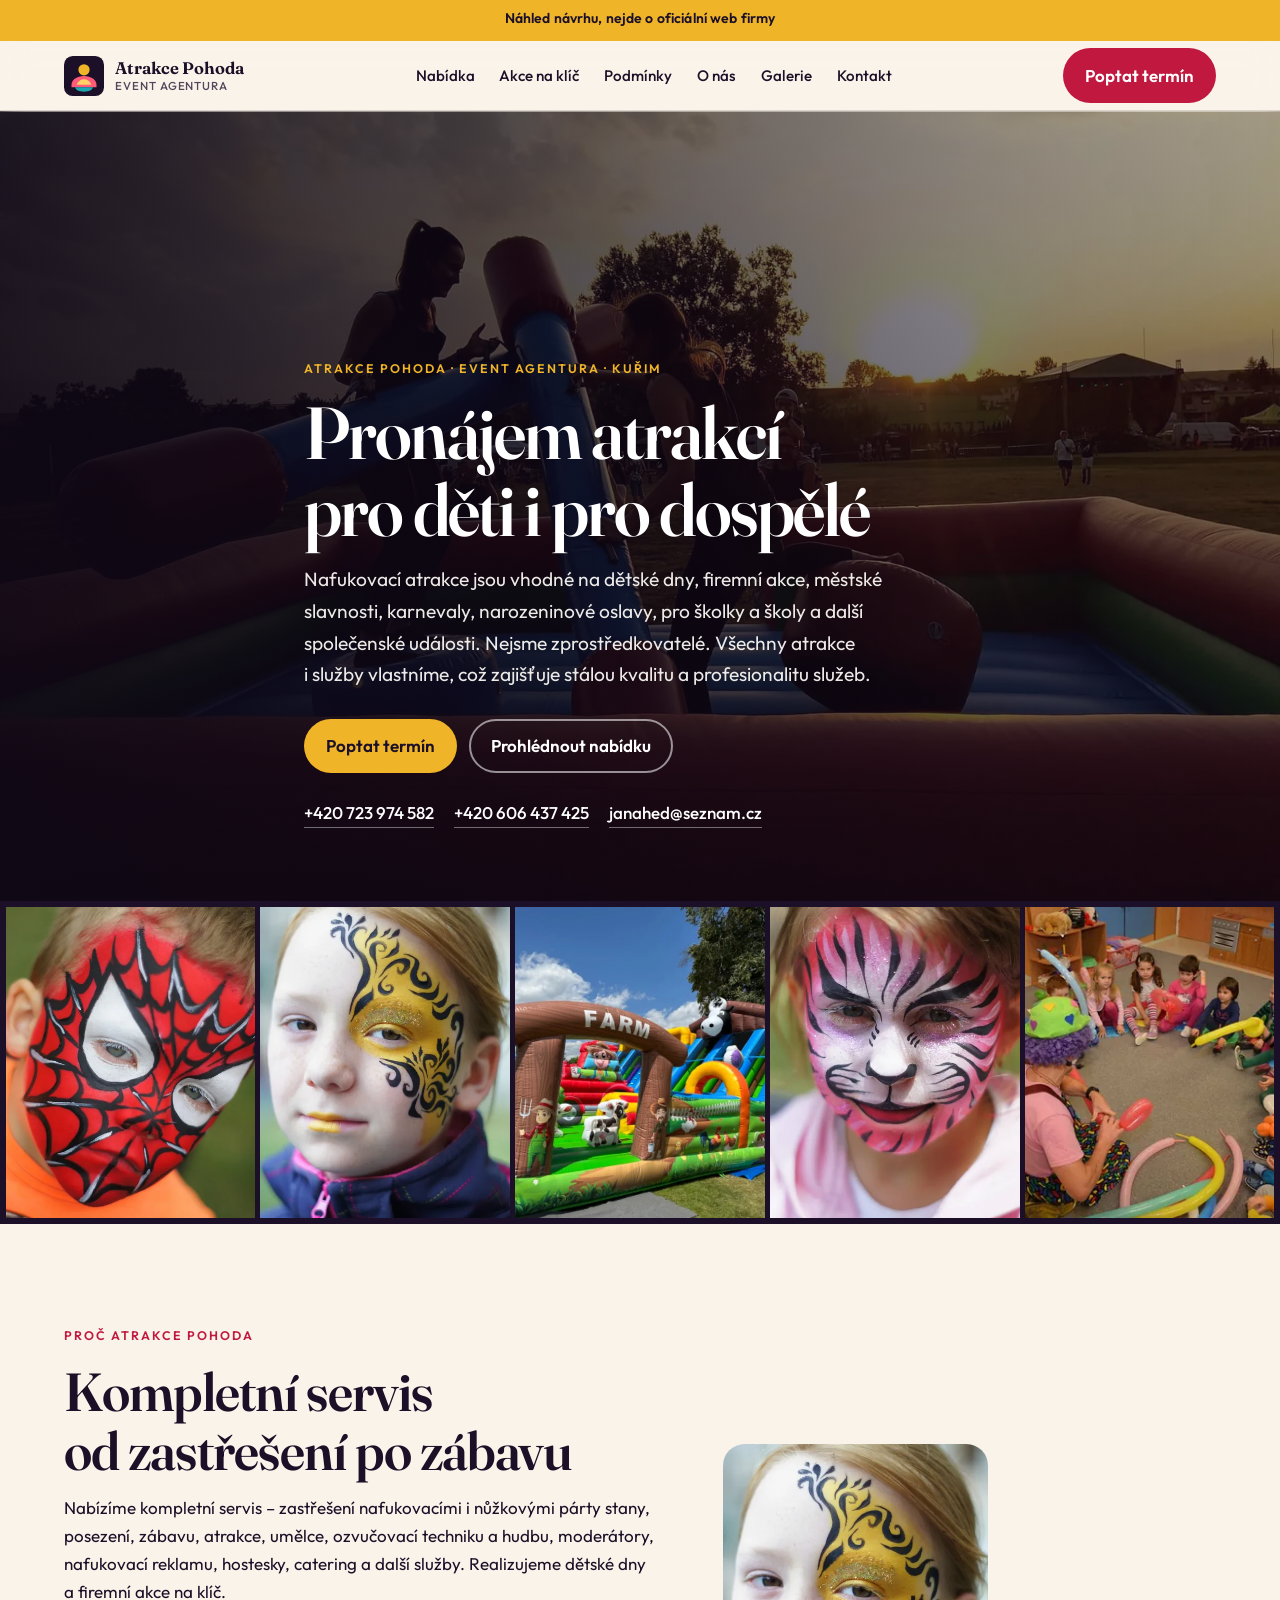
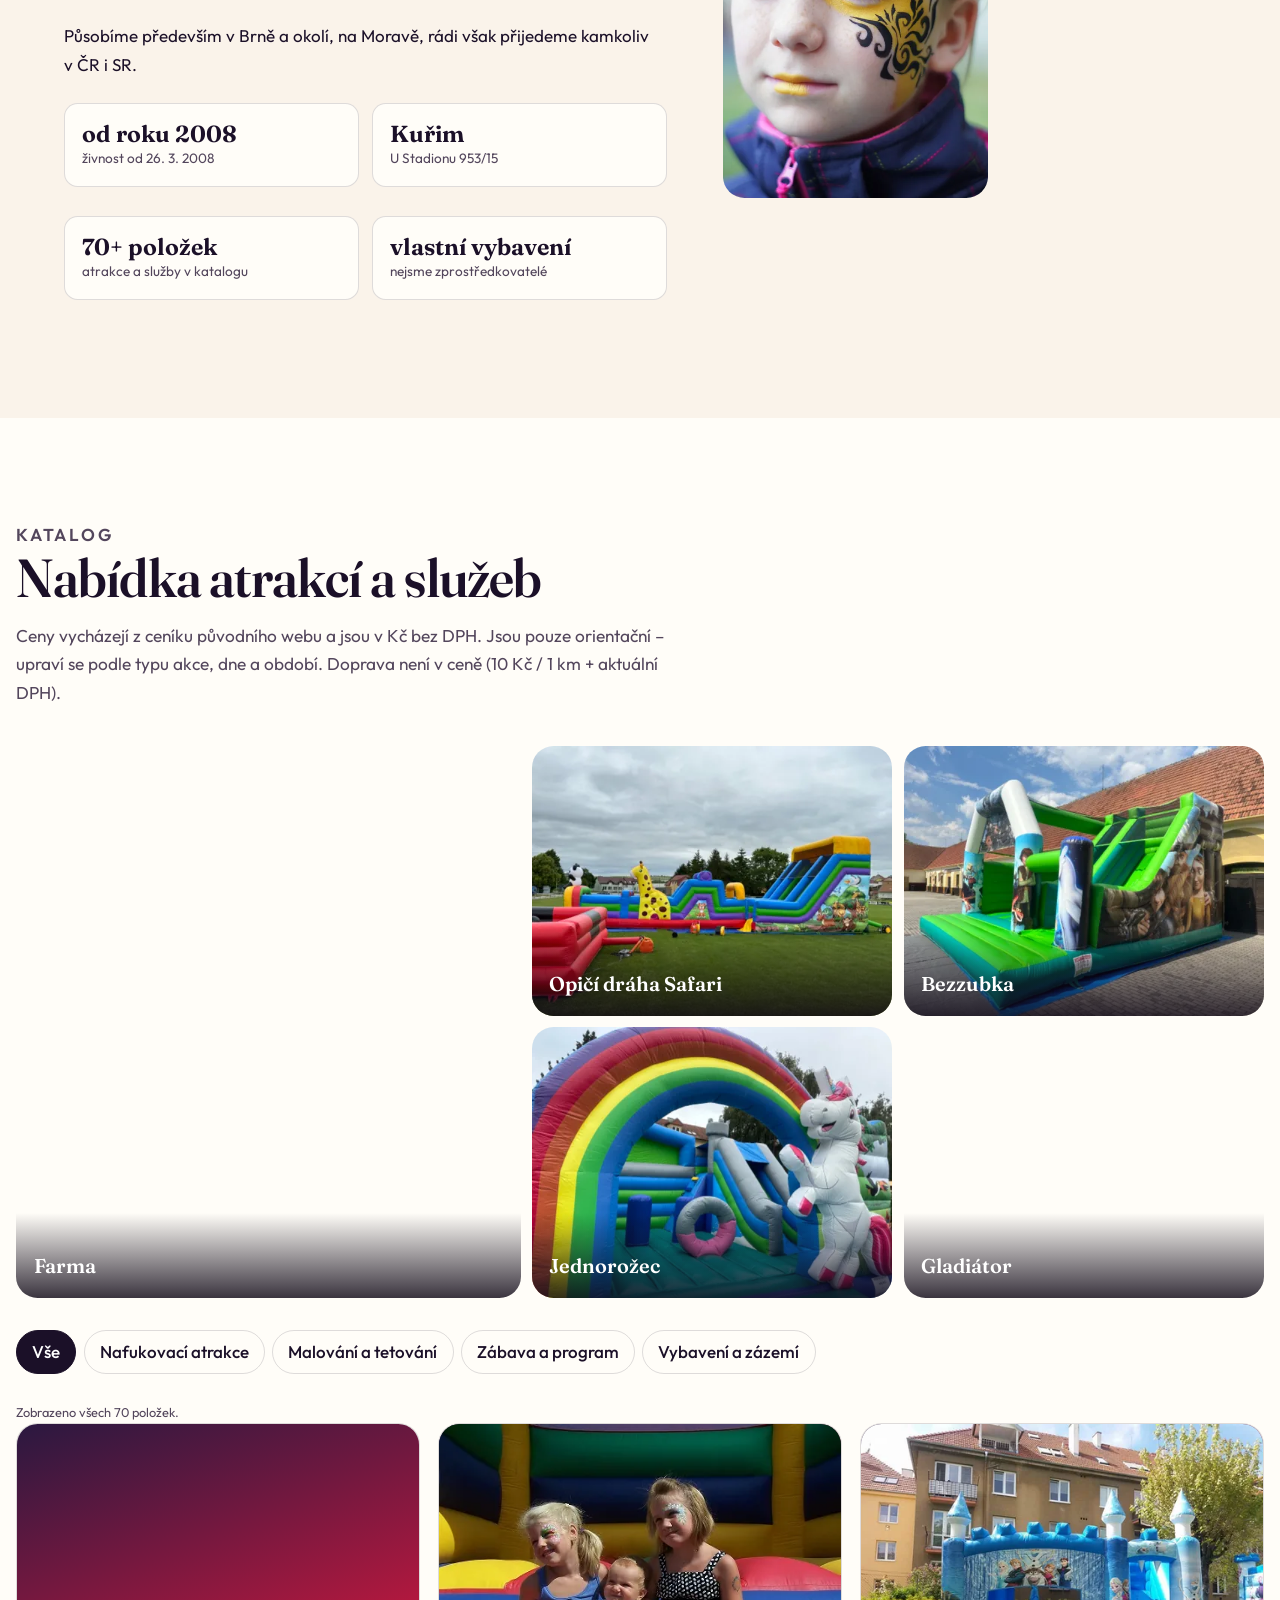
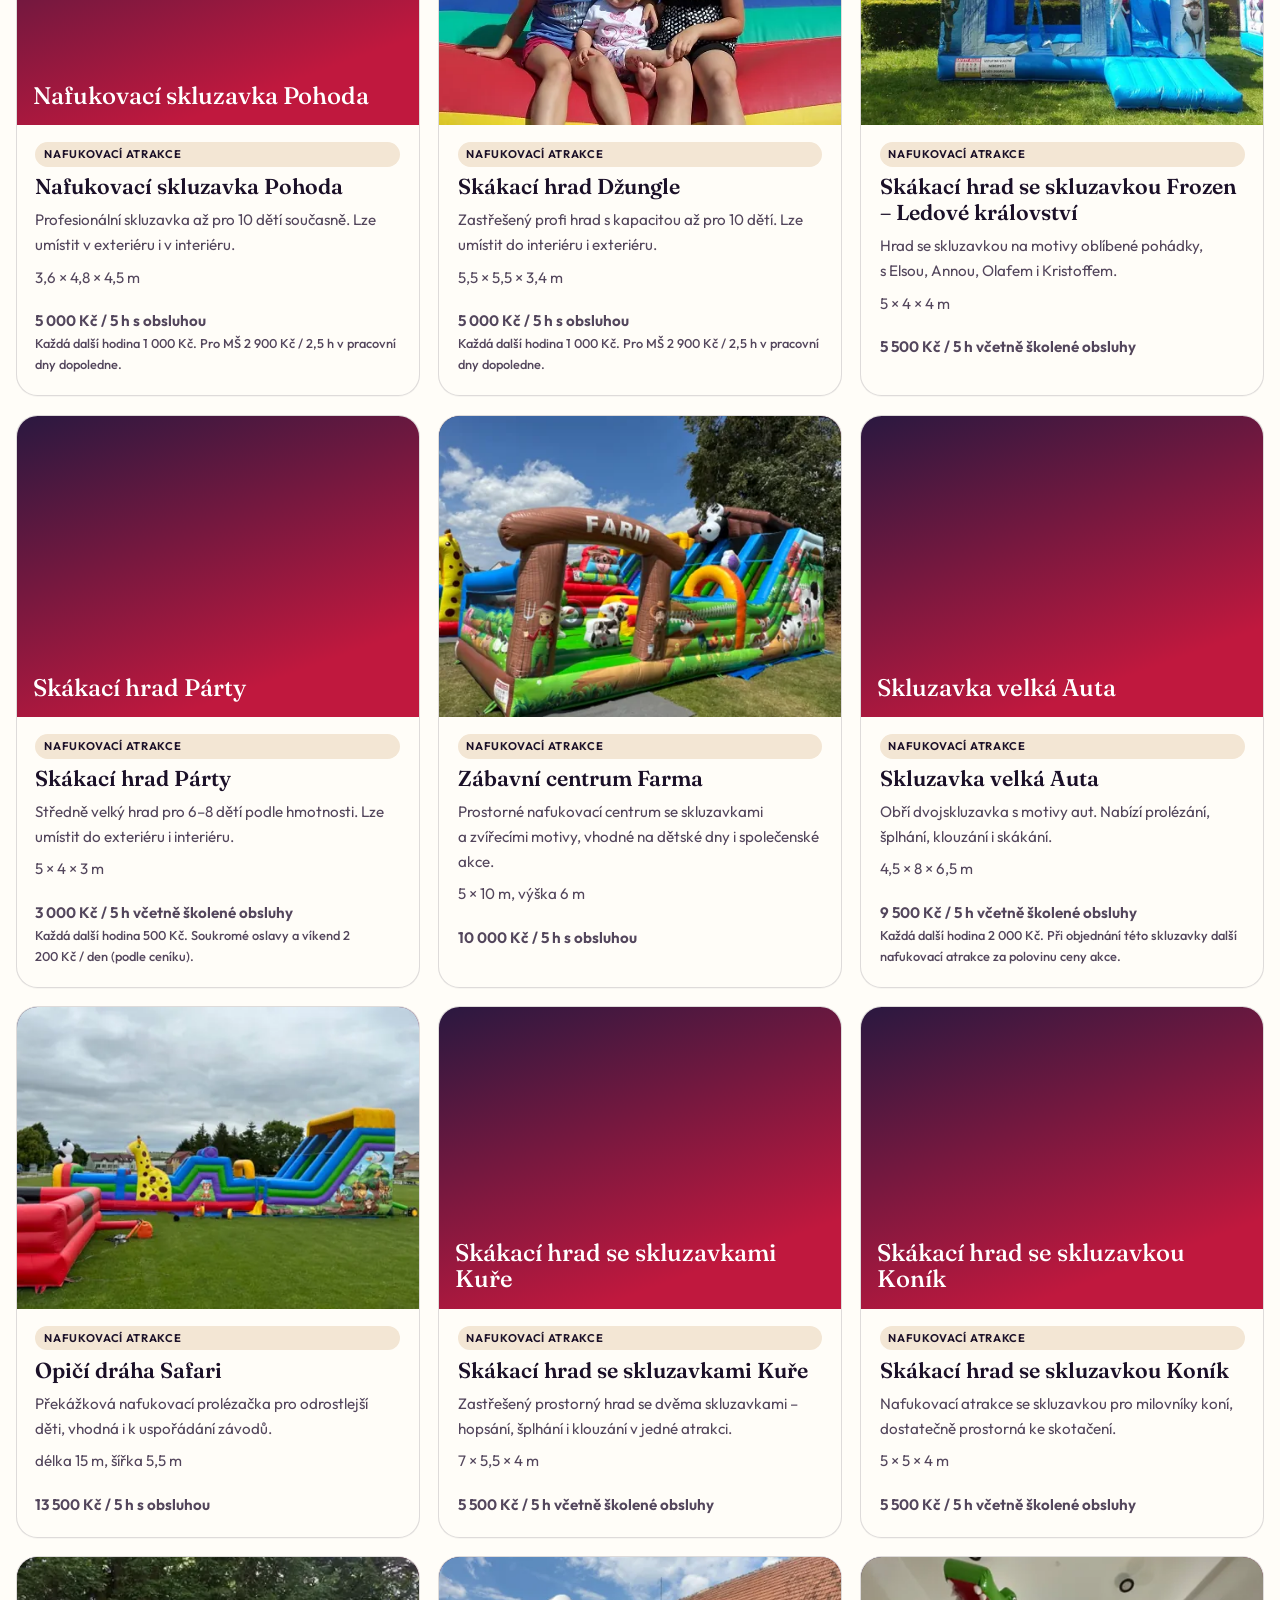
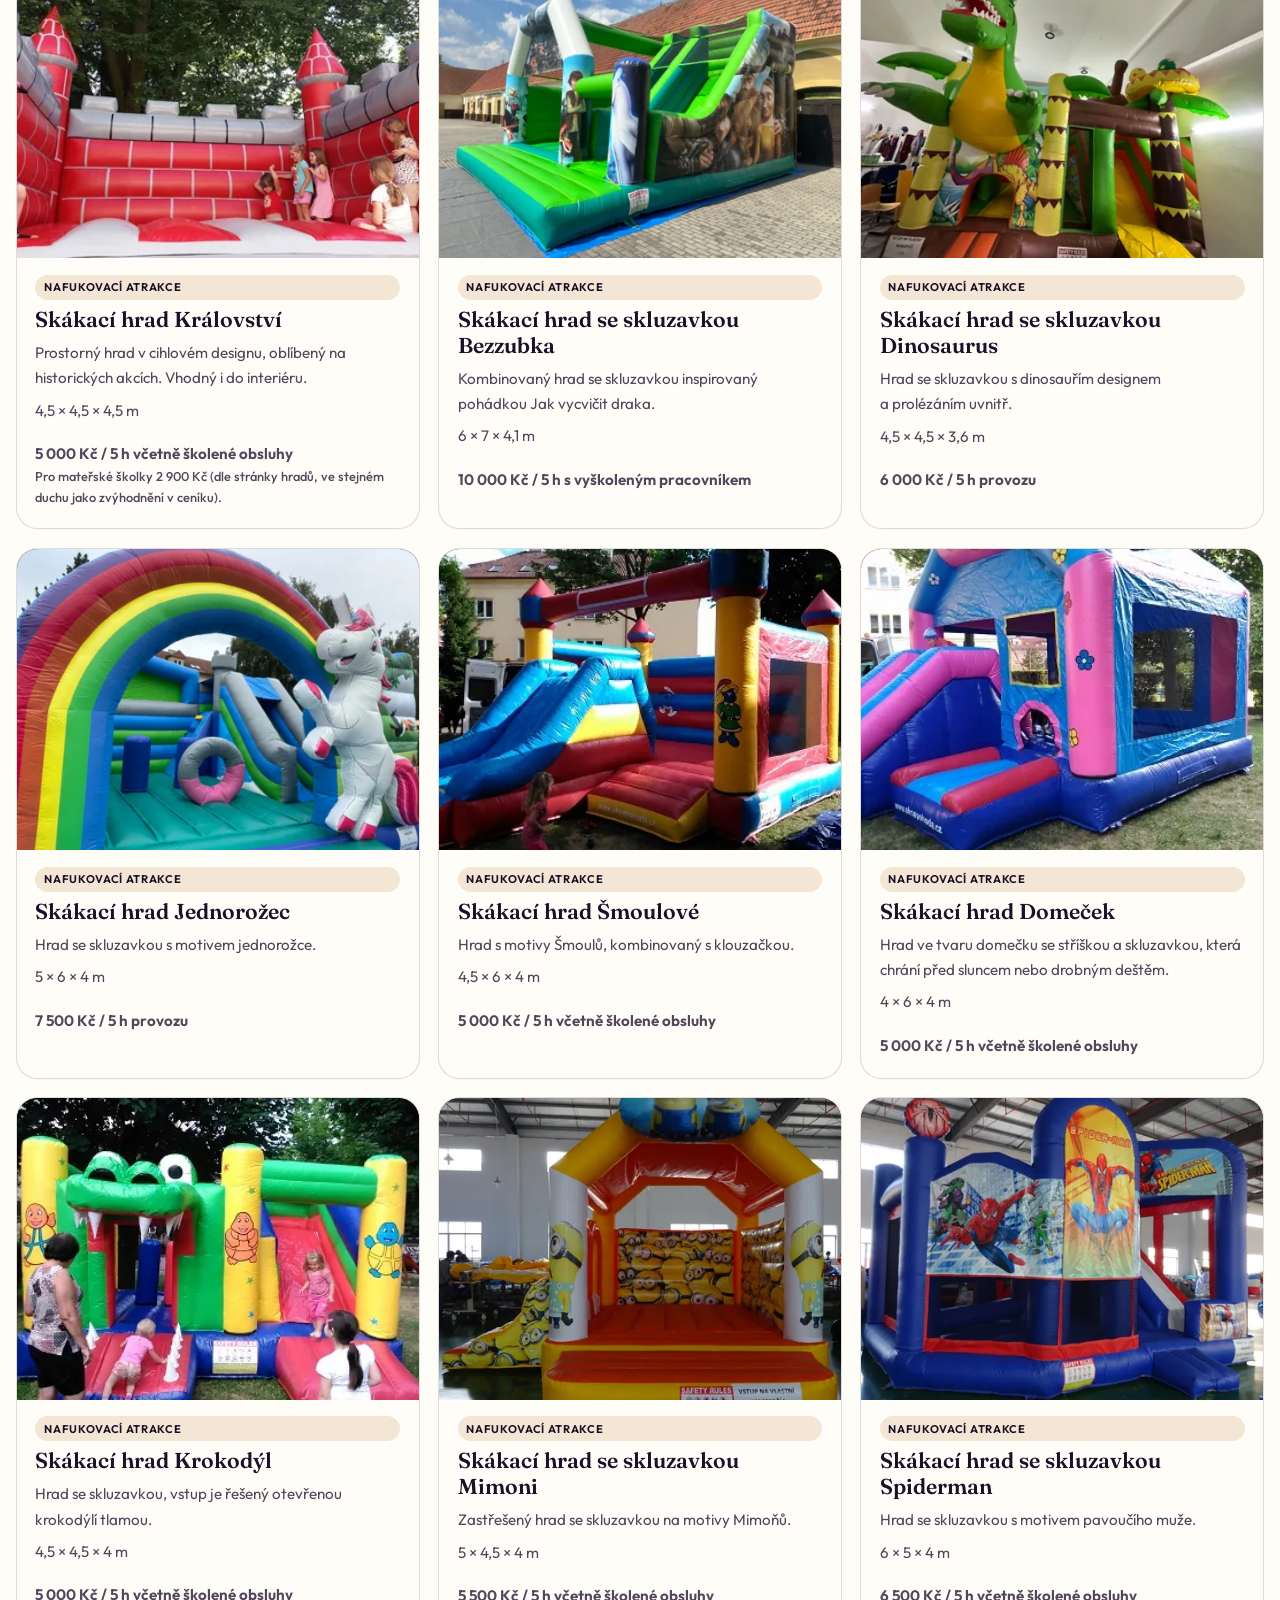
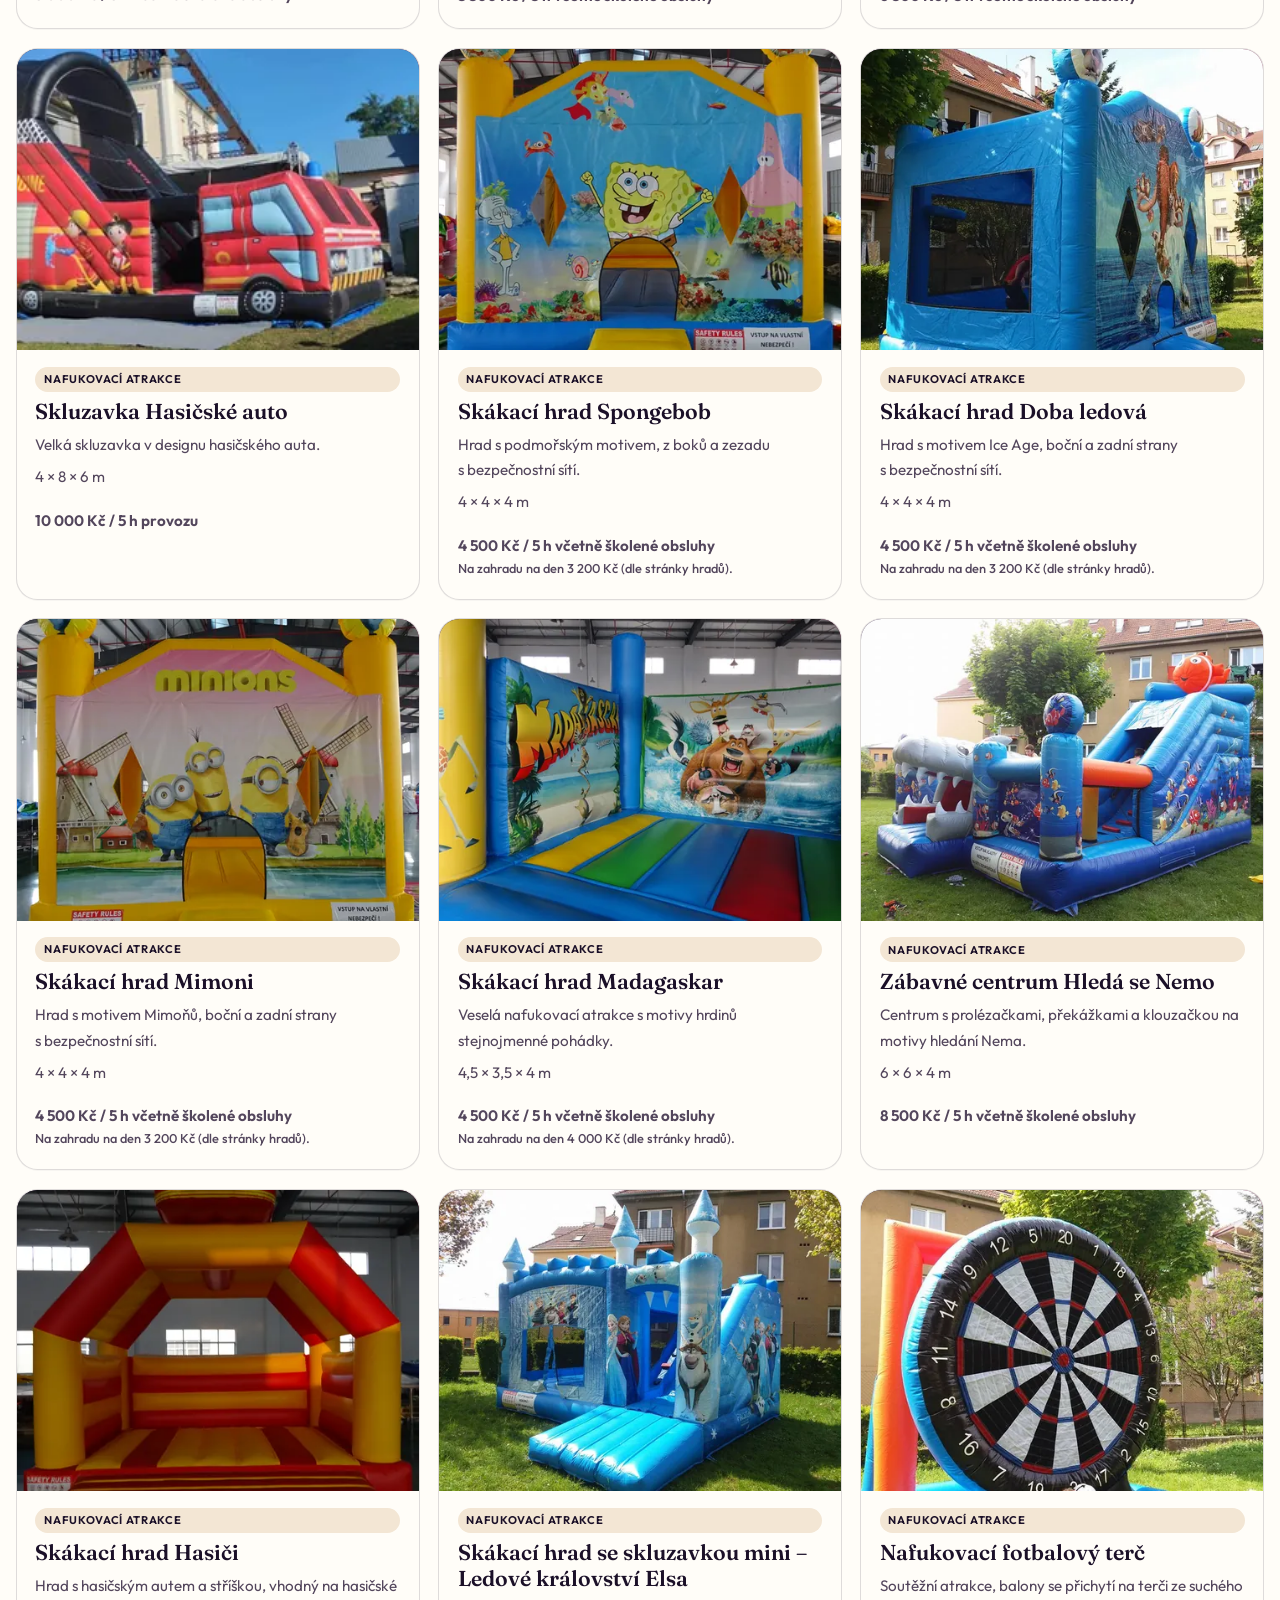
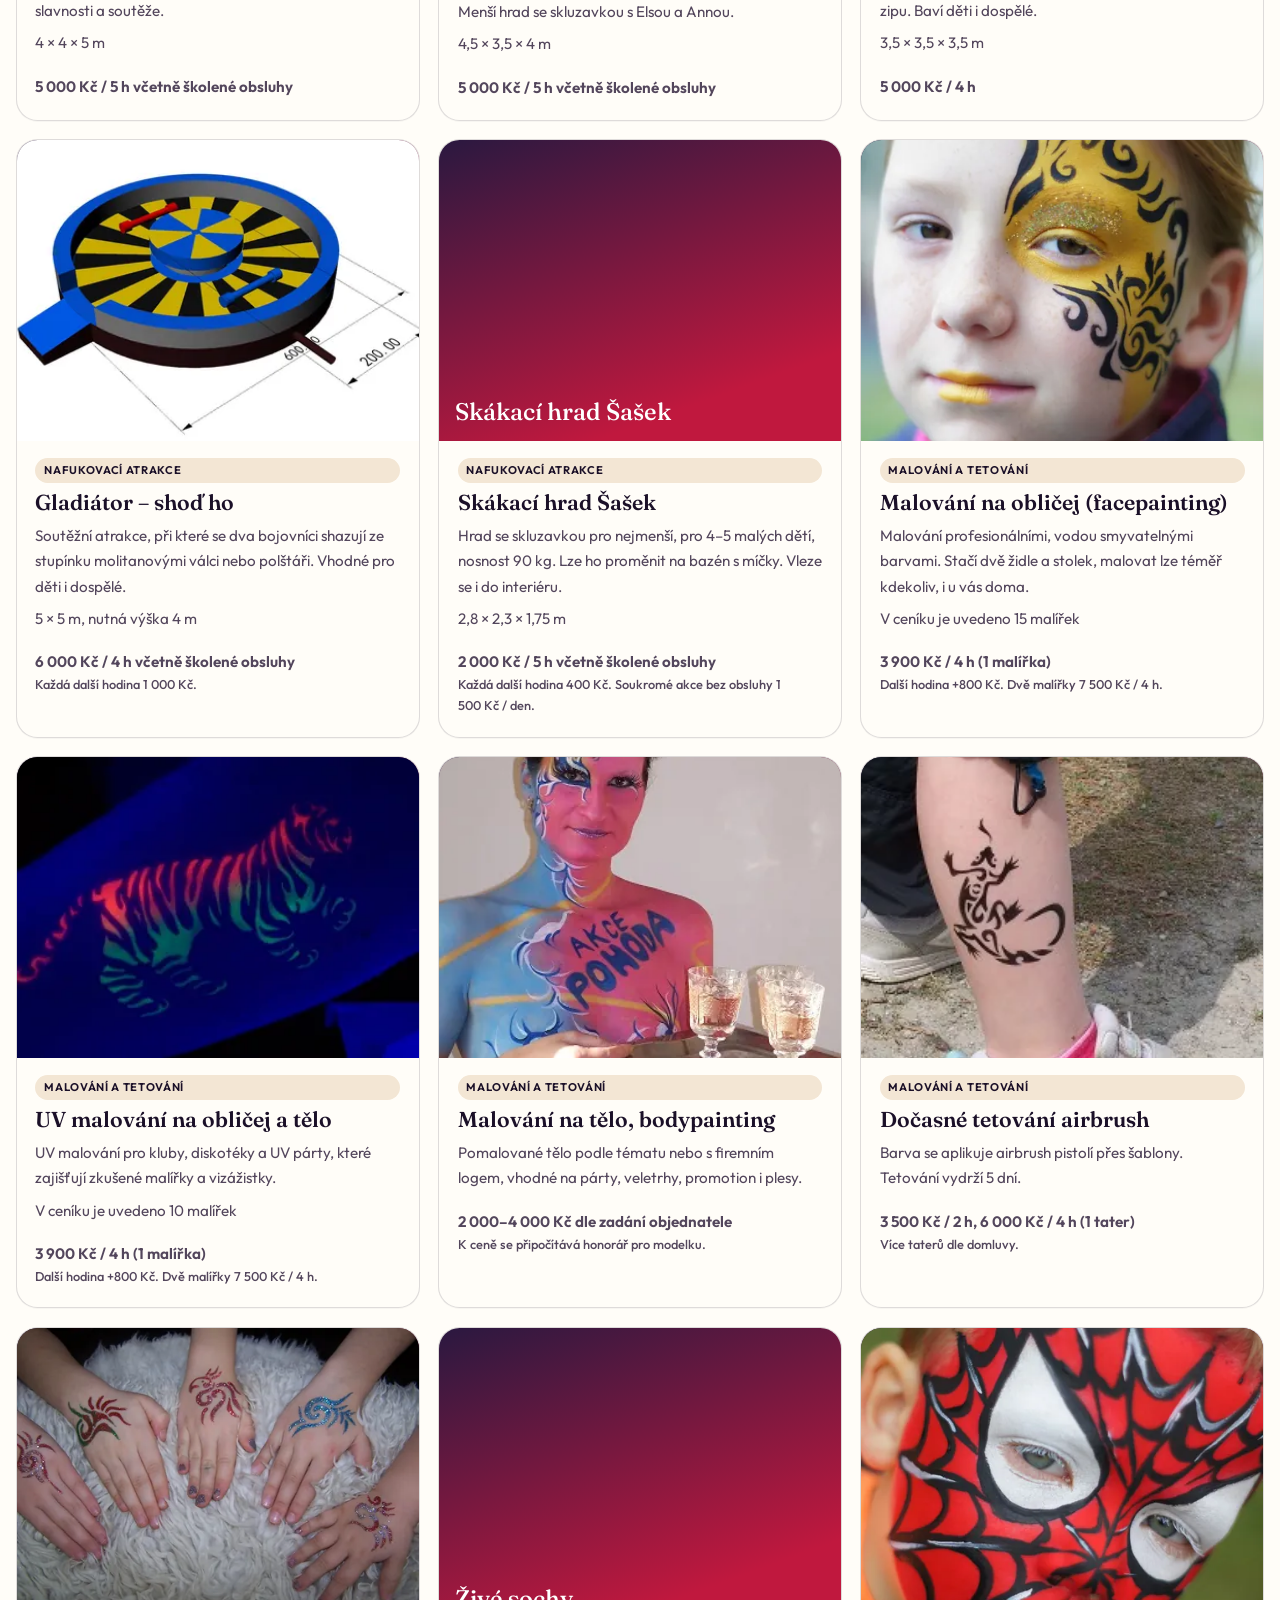
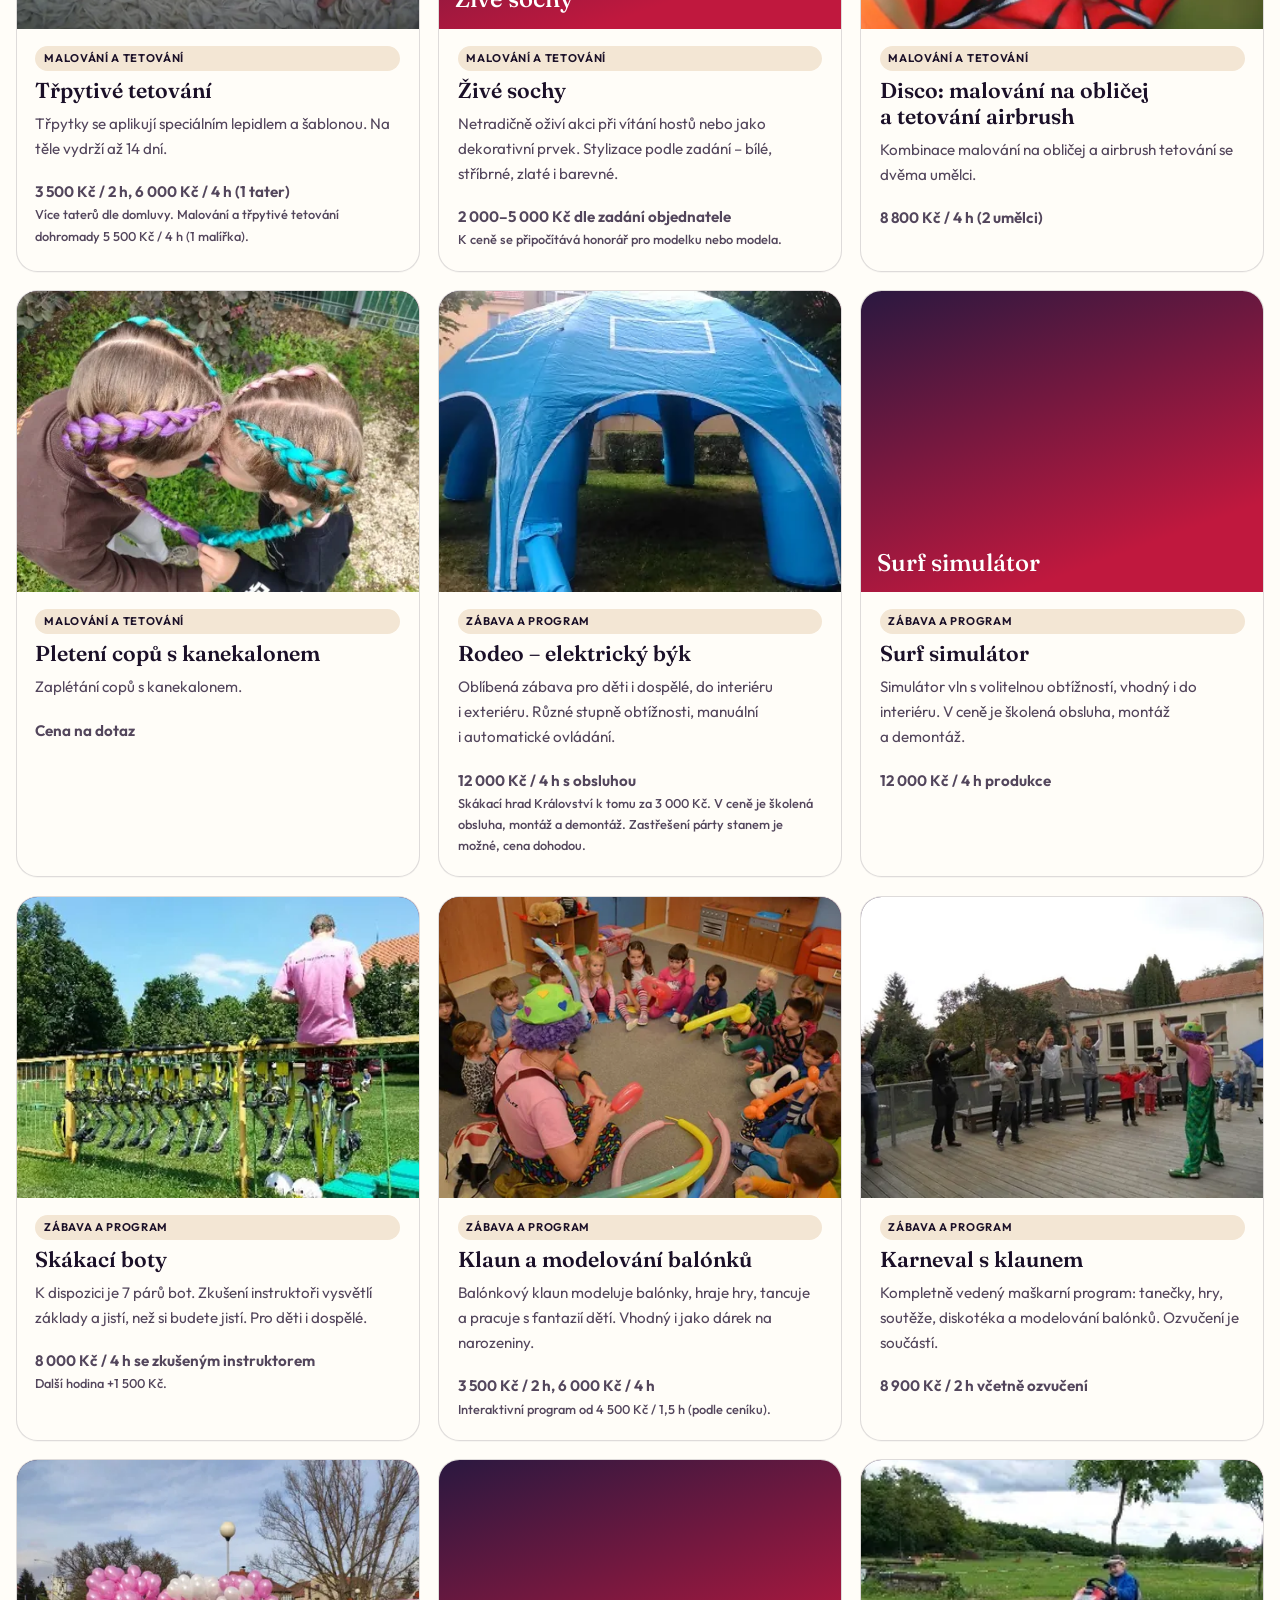
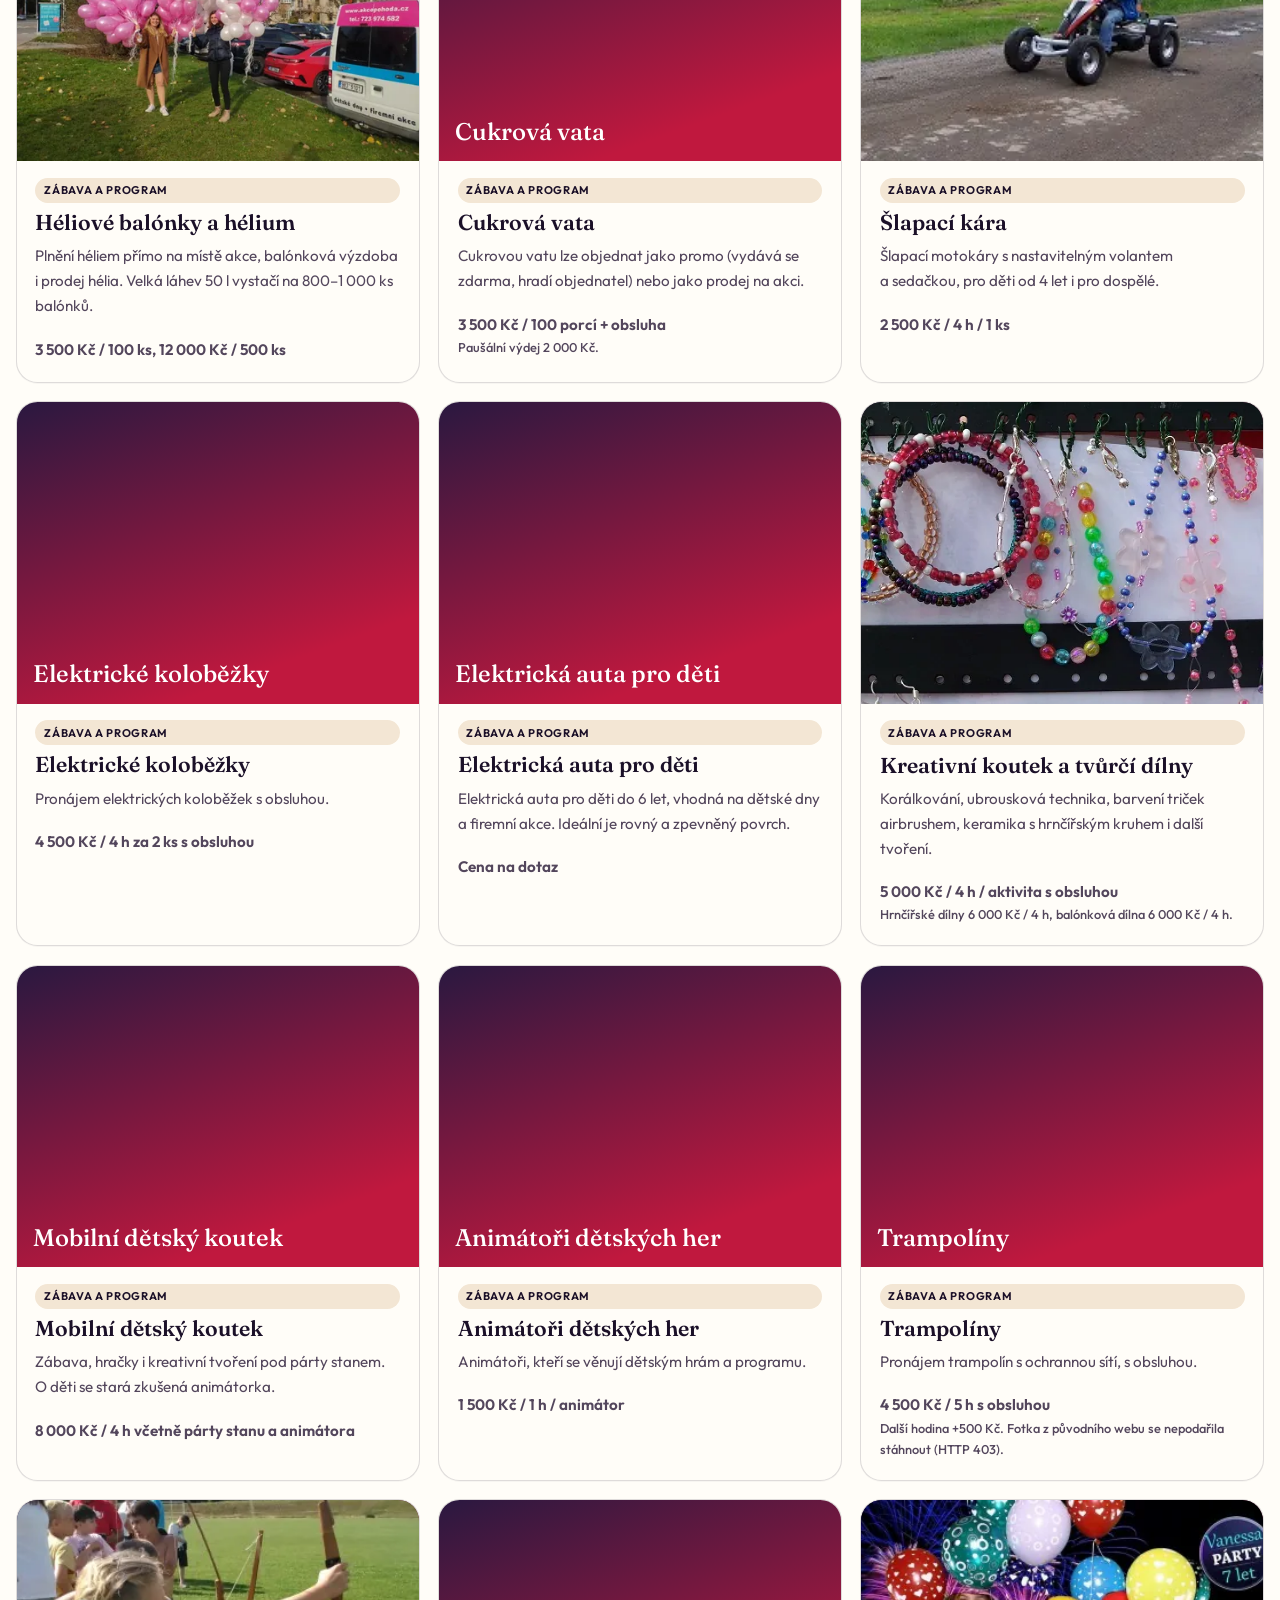
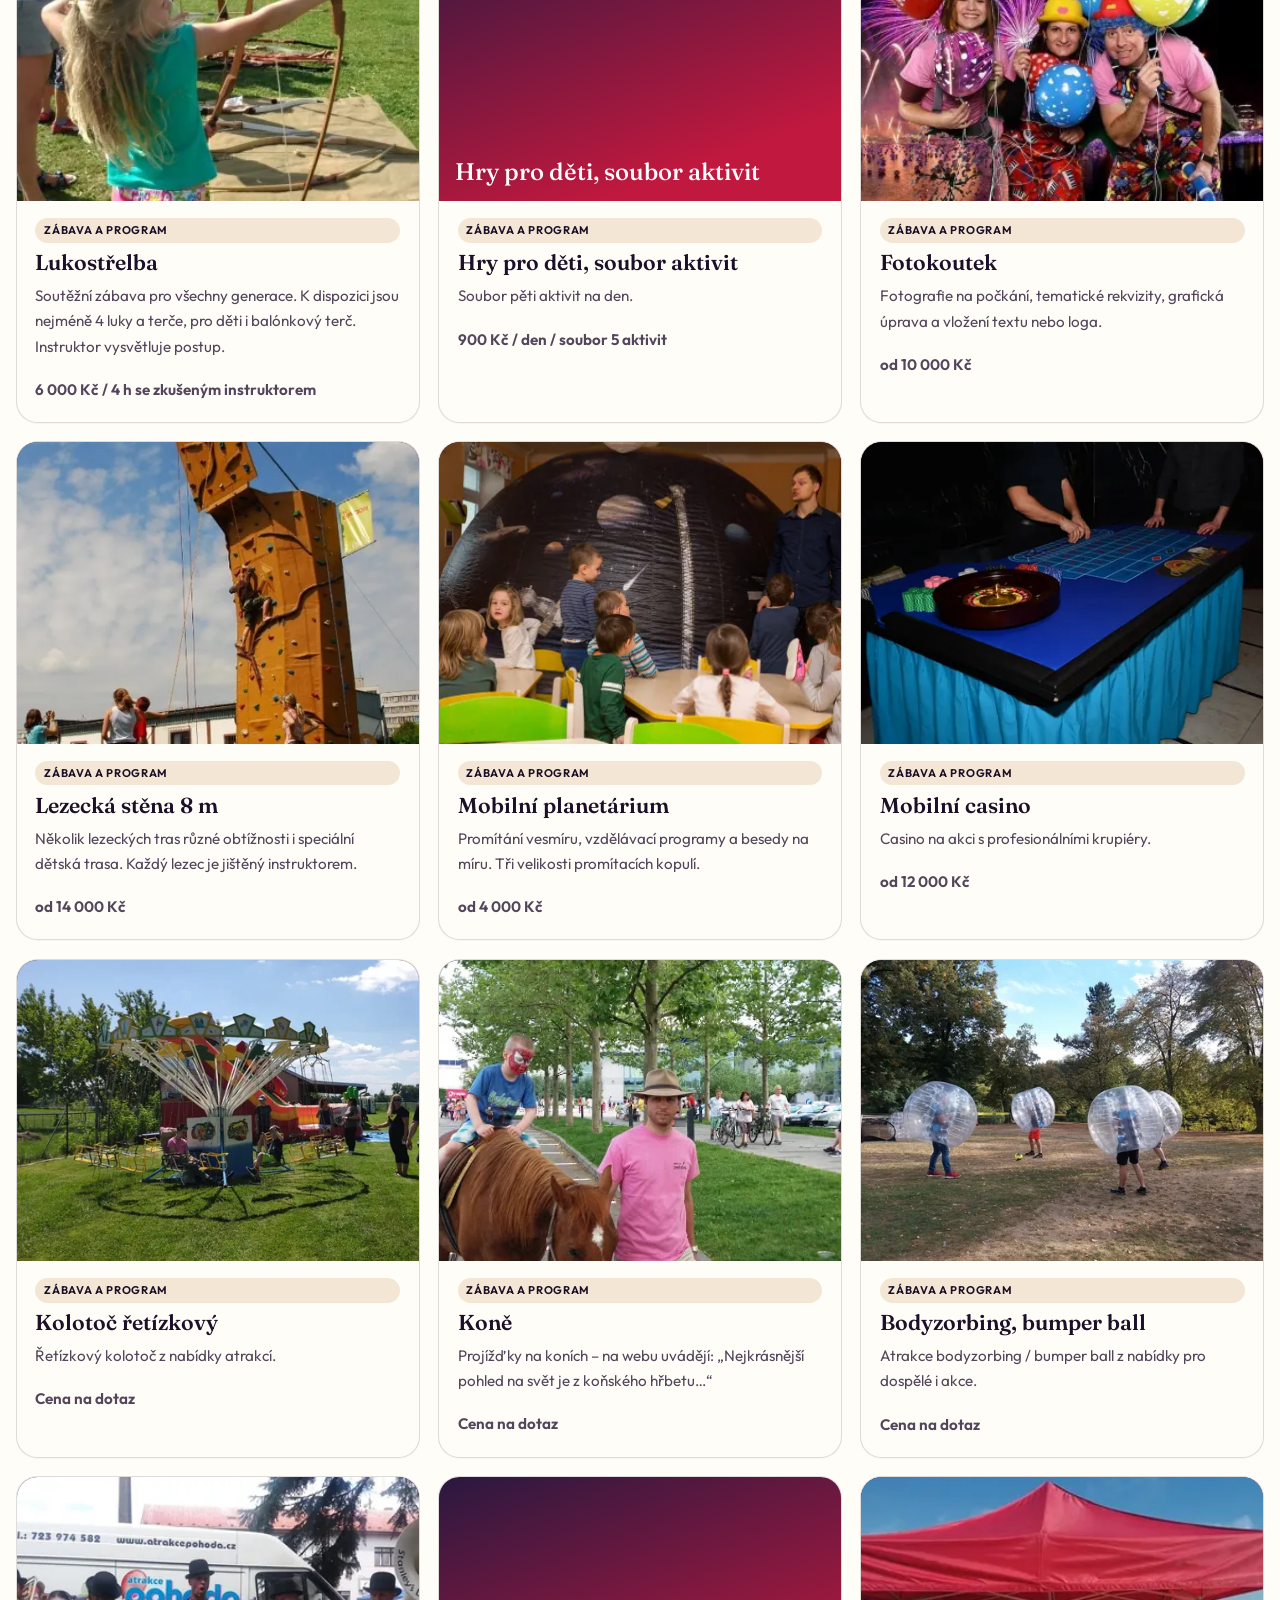
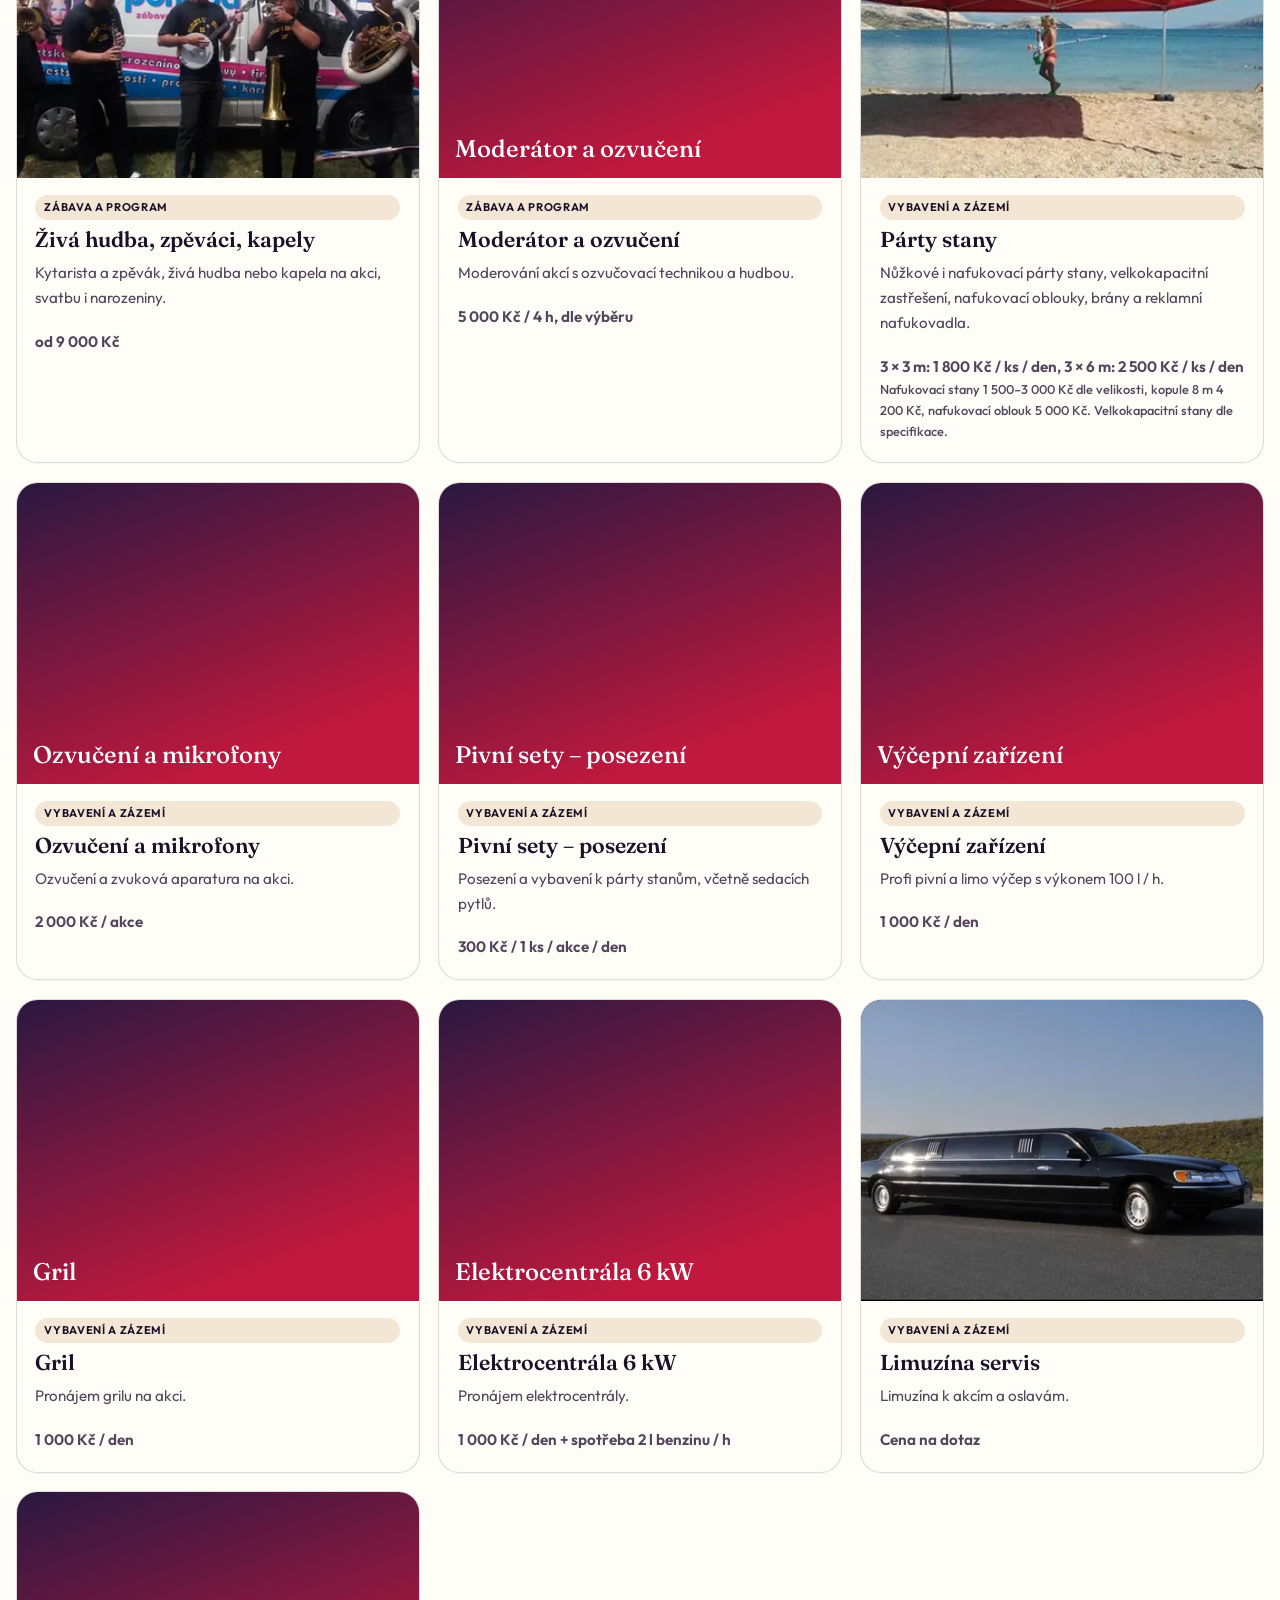
==== levne-atrakce/index.html @ 322bbdcd "Náhled: redesign Atrakce Pohoda (levne-atrakce)" ====
<!DOCTYPE html>
<html lang="cs" class="no-js">
<head>
  <meta charset="utf-8">
  <meta name="viewport" content="width=device-width, initial-scale=1">
  <script>document.documentElement.classList.remove("no-js");document.documentElement.classList.add("js");</script>
  <title>Pronájem atrakcí Kuřim a Brno – Atrakce Pohoda</title>
  <meta name="description" content="Atrakce Pohoda, event agentura v Kuřimi: pronájem skákacích hradů, malování na obličej, klaunů, rodeo býka a dalších atrakcí. Nejsme zprostředkovatelé, atrakce vlastníme. Tel. 723 974 582.">
  <meta name="robots" content="noindex, nofollow">
  <meta name="theme-color" content="#1b1028">
    <link rel="preload" as="image" type="image/webp" href="img/balicky-3-800.webp" fetchpriority="high">
  <link rel="canonical" href="https://www.levne-atrakce.cz/">
  <link rel="icon" href="favicon.svg" type="image/svg+xml">
  <link rel="icon" href="favicon-32.png" type="image/png" sizes="32x32">
  <link rel="apple-touch-icon" href="apple-touch-icon.png">
  <link rel="preload" href="fonts/fraunces-latin.woff2" as="font" type="font/woff2" crossorigin>
  <link rel="preload" href="fonts/fraunces-latin-ext.woff2" as="font" type="font/woff2" crossorigin>
  <link rel="stylesheet" href="css/fonts.css">
  <link rel="stylesheet" href="css/style.css">
  <meta property="og:type" content="website">
  <meta property="og:locale" content="cs_CZ">
  <meta property="og:site_name" content="Atrakce Pohoda">
  <meta property="og:title" content="Pronájem atrakcí – Atrakce Pohoda, Kuřim">
  <meta property="og:description" content="Pronájem skákacích hradů, malování na obličej, klaunů a dalších atrakcí pro děti i dospělé. Event agentura z Kuřimi.">
  <meta property="og:url" content="https://www.levne-atrakce.cz/">
  <meta property="og:image" content="https://www.levne-atrakce.cz/img/og-image.jpg">
  <meta property="og:image:width" content="1200">
  <meta property="og:image:height" content="630">
  <meta property="og:image:alt" content="Atrakce Gladiátor při západu slunce – Atrakce Pohoda">
  <script type="application/ld+json">
  {
    "@context": "https://schema.org",
    "@type": "EntertainmentBusiness",
    "name": "Atrakce Pohoda",
    "alternateName": "Levné atrakce",
    "description": "Atrakce Pohoda, event agentura. Pronájem, půjčovna atrakcí pro děti i pro dospělé.",
    "legalName": "Jana Hedbávná",
    "identifier": {"@type": "PropertyValue", "propertyID": "IČO", "value": "76234169"},
    "vatID": "CZ8162123805",
    "url": "https://www.levne-atrakce.cz/",
    "image": "https://www.levne-atrakce.cz/img/og-image.jpg",
    "telephone": ["+420723974582", "+420606437425"],
    "email": "janahed@seznam.cz",
    "foundingDate": "2008-03-26",
    "address": {
      "@type": "PostalAddress",
      "streetAddress": "U Stadionu 953/15",
      "addressLocality": "Kuřim",
      "postalCode": "664 34",
      "addressRegion": "Jihomoravský kraj",
      "addressCountry": "CZ"
    },
    "geo": {
      "@type": "GeoCoordinates",
      "latitude": 49.3102047,
      "longitude": 16.5294622
    },
    "areaServed": ["Brno", "Morava", "Česko", "Slovensko"],
    "sameAs": ["https://www.facebook.com/atrakcepohoda/"]
  }
  </script>
</head>
<body>
  <a class="skip-link" href="#obsah">Přeskočit na obsah</a>
  <aside class="demo-bar" aria-label="Upozornění na návrh">Náhled návrhu, nejde o oficiální web firmy</aside>

  <header class="site-header">
    <div class="container header-inner">
      <a class="logo" href="#top" id="top">
        <svg class="logo-mark" viewBox="0 0 64 64" aria-hidden="true" focusable="false">
          <rect width="64" height="64" rx="14" fill="#1b1028"/>
          <circle cx="32" cy="22" r="9" fill="#f0b429"/>
          <path fill="#ff5a7a" d="M12 46c0-8 9-14 20-14s20 6 20 14v4H12v-4z"/>
          <path fill="#ffd166" d="M20 46c2-6 7-9 12-9s10 3 12 9H20z"/>
          <path fill="#1aa7b0" d="M18 50h28c0 4-6 7-14 7s-14-3-14-7z"/>
        </svg>
        <span class="logo-text"><strong>Atrakce Pohoda</strong><span>Event agentura</span></span>
      </a>
      <nav class="main-nav" aria-label="Hlavní navigace">
        <button class="nav-toggle" type="button" aria-expanded="false" aria-controls="menu">
          <span class="nav-toggle-bars" aria-hidden="true"></span>
          <span>Menu</span>
        </button>
        <ul id="menu" class="menu">
          <li><a href="#nabidka">Nabídka</a></li>
          <li><a href="#akce">Akce na klíč</a></li>
          <li><a href="#podminky">Podmínky</a></li>
          <li><a href="#o-nas">O&nbsp;nás</a></li>
          <li><a href="#galerie">Galerie</a></li>
          <li><a href="#kontakt">Kontakt</a></li>
        </ul>
      </nav>
      <a class="btn btn-primary header-cta" href="#poptavka">Poptat termín</a>
    </div>
  </header>

  <main id="obsah">
    <section class="hero" aria-labelledby="hero-title">
      <div class="hero-media">
        <picture>
        <source type="image/webp" srcset="img/balicky-3-480.webp 480w, img/balicky-3-800.webp 800w, img/balicky-3-1200.webp 1200w, img/balicky-3-1600.webp 1600w, img/balicky-3-1920.webp 1920w" sizes="100vw">
        <img src="img/balicky-3-800.jpg" width="2016" height="1512" alt="Dvě ženy na nafukovací atrakci Gladiátor při západu slunce, fotografie z akce Atrakce Pohoda" sizes="100vw" decoding="async" fetchpriority="high">
      </picture>
      </div>
      <div class="container hero-inner">
        <p class="kicker">Atrakce Pohoda · event agentura · Kuřim</p>
        <h1 id="hero-title">Pronájem atrakcí pro děti i&nbsp;pro dospělé</h1>
        <p class="lead">Nafukovací atrakce jsou vhodné na dětské dny, firemní akce, městské slavnosti, karnevaly, narozeninové oslavy, pro školky a&nbsp;školy a&nbsp;další společenské události. Nejsme zprostředkovatelé. Všechny atrakce i&nbsp;služby vlastníme, což zajišťuje stálou kvalitu a&nbsp;profesionalitu služeb.</p>
        <div class="hero-actions">
          <a class="btn btn-gold" href="#poptavka">Poptat termín</a>
          <a class="btn btn-ghost" href="#nabidka">Prohlédnout nabídku</a>
        </div>
        <p class="hero-contacts">
          <a href="tel:+420723974582">+420&nbsp;723&nbsp;974&nbsp;582</a>
          <a href="tel:+420606437425">+420&nbsp;606&nbsp;437&nbsp;425</a>
          <a href="mailto:janahed@seznam.cz">janahed@seznam.cz</a>
        </p>
      </div>
    </section>

    <div class="film" aria-hidden="true">
      <figure><picture>
        <source type="image/webp" srcset="img/home-2-480.webp 480w, img/home-2-800.webp 800w" sizes="(max-width: 640px) 33vw, 20vw">
        <img src="img/home-2.jpg" width="852" height="1280" alt="Chlapec s malováním obličeje v motivu Spidermana" sizes="(max-width: 640px) 33vw, 20vw" loading="lazy" decoding="async">
      </picture></figure>
      <figure><picture>
        <source type="image/webp" srcset="img/home-3-480.webp 480w, img/home-3-800.webp 800w" sizes="(max-width: 640px) 33vw, 20vw">
        <img src="img/home-3.jpg" width="852" height="1280" alt="Dívka se zlatým malováním na obličeji" sizes="(max-width: 640px) 33vw, 20vw" loading="lazy" decoding="async">
      </picture></figure>
      <figure><picture>
        <source type="image/webp" srcset="img/farma-6200-480.webp 480w, img/farma-6200-800.webp 800w" sizes="(max-width: 640px) 33vw, 20vw">
        <img src="img/farma-6200.jpg" width="1000" height="750" alt="Zábavní centrum Farma na trávníku" sizes="(max-width: 640px) 33vw, 20vw" loading="lazy" decoding="async">
      </picture></figure>
      <figure><picture>
        <source type="image/webp" srcset="img/home-facepainting-480.webp 480w" sizes="(max-width: 640px) 33vw, 20vw">
        <img src="img/home-facepainting.jpg" width="639" height="960" alt="Ukázka malování na obličej" sizes="(max-width: 640px) 33vw, 20vw" loading="lazy" decoding="async">
      </picture></figure>
      <figure><picture>
        <source type="image/webp" srcset="img/narozeniny-2-480.webp 480w, img/narozeniny-2-800.webp 800w" sizes="(max-width: 640px) 33vw, 20vw">
        <img src="img/narozeniny-2.jpg" width="960" height="640" alt="Narozeninová oslava s klaunem a dětmi" sizes="(max-width: 640px) 33vw, 20vw" loading="lazy" decoding="async">
      </picture></figure>
    </div>

    <section class="section section-cream" id="uvod" aria-labelledby="uvod-title">
      <div class="container intro-grid">
        <div class="intro-copy reveal">
          <p class="eyebrow">Proč Atrakce Pohoda</p>
          <h2 id="uvod-title">Kompletní servis od&nbsp;zastřešení po&nbsp;zábavu</h2>
          <p>Nabízíme kompletní servis – zastřešení nafukovacími i&nbsp;nůžkovými párty stany, posezení, zábavu, atrakce, umělce, ozvučovací techniku a&nbsp;hudbu, moderátory, nafukovací reklamu, hostesky, catering a&nbsp;další služby. Realizujeme dětské dny a&nbsp;firemní akce na&nbsp;klíč.</p>
          <p>Působíme především v&nbsp;Brně a&nbsp;okolí, na&nbsp;Moravě, rádi však přijedeme kamkoliv v&nbsp;ČR i&nbsp;SR.</p>
          <div class="facts">
            <p class="fact"><b>od roku 2008</b><span>živnost od 26.&nbsp;3.&nbsp;2008</span></p>
            <p class="fact"><b>Kuřim</b><span>U&nbsp;Stadionu 953/15</span></p>
            <p class="fact"><b>70+ položek</b><span>atrakce a&nbsp;služby v&nbsp;katalogu</span></p>
            <p class="fact"><b>vlastní vybavení</b><span>nejsme zprostředkovatelé</span></p>
          </div>
        </div>
        <div class="intro-photos reveal">
          <figure><picture>
        <source type="image/webp" srcset="img/home-3-480.webp 480w, img/home-3-800.webp 800w" sizes="(max-width: 800px) 50vw, 28vw">
        <img src="img/home-3.jpg" width="852" height="1280" alt="Dívka s profesionálním malováním na obličeji, Atrakce Pohoda" sizes="(max-width: 800px) 50vw, 28vw" loading="lazy" decoding="async">
      </picture><figcaption class="caption">Malování na obličej z&nbsp;akcí klienta</figcaption></figure>
          <figure><picture>
        <source type="image/webp" srcset="img/farma-6200-480.webp 480w, img/farma-6200-800.webp 800w" sizes="(max-width: 800px) 50vw, 22vw">
        <img src="img/farma-6200.jpg" width="1000" height="750" alt="Nafukovací zábavní centrum Farma na akci pod širým nebem" sizes="(max-width: 800px) 50vw, 22vw" loading="lazy" decoding="async">
      </picture><figcaption class="caption">Zábavní centrum Farma</figcaption></figure>
        </div>
      </div>
    </section>

    <section class="section section-paper" id="nabidka" aria-labelledby="nabidka-title">
      <div class="container-wide">
        <div class="section-head reveal">
          <p class="eyebrow">Katalog</p>
          <h2 id="nabidka-title">Nabídka atrakcí a&nbsp;služeb</h2>
          <p>Ceny vycházejí z&nbsp;ceníku původního webu a&nbsp;jsou v&nbsp;Kč bez DPH. Jsou pouze orientační – upraví se podle typu akce, dne a&nbsp;období. Doprava není v&nbsp;ceně (10&nbsp;Kč /&nbsp;1&nbsp;km +&nbsp;aktuální DPH).</p>
        </div>
        <div class="mosaic">
        <a href="#atrakce-farma" class="reveal">
          <picture>
        <source type="image/webp" srcset="img/farma-6200-480.webp 480w, img/farma-6200-800.webp 800w" sizes="(max-width: 720px) 100vw, 50vw">
        <img src="img/farma-6200.jpg" width="1000" height="750" alt="Zábavní centrum Farma" sizes="(max-width: 720px) 100vw, 50vw" loading="lazy" decoding="async">
      </picture>
          <span class="label">Farma</span>
        </a>
        <a href="#atrakce-safari" class="reveal">
          <picture>
        <source type="image/webp" srcset="img/safari-4836-480.webp 480w, img/safari-4836-800.webp 800w" sizes="(max-width: 720px) 50vw, 25vw">
        <img src="img/safari-4836.jpg" width="1000" height="750" alt="Opičí dráha Safari" sizes="(max-width: 720px) 50vw, 25vw" loading="lazy" decoding="async">
      </picture>
          <span class="label">Opičí dráha Safari</span>
        </a>
        <a href="#atrakce-bezzubka" class="reveal">
          <picture>
        <source type="image/webp" srcset="img/bezzubka-7543-480.webp 480w, img/bezzubka-7543-800.webp 800w" sizes="(max-width: 720px) 50vw, 25vw">
        <img src="img/bezzubka-7543.jpg" width="1000" height="750" alt="Skákací hrad Bezzubka" sizes="(max-width: 720px) 50vw, 25vw" loading="lazy" decoding="async">
      </picture>
          <span class="label">Bezzubka</span>
        </a>
        <a href="#atrakce-jednorozec" class="reveal">
          <picture>
        <source type="image/webp" srcset="img/jednorozec-8153-480.webp 480w, img/jednorozec-8153-800.webp 800w" sizes="(max-width: 720px) 50vw, 25vw">
        <img src="img/jednorozec-8153.jpg" width="1000" height="750" alt="Skákací hrad Jednorožec" sizes="(max-width: 720px) 50vw, 25vw" loading="lazy" decoding="async">
      </picture>
          <span class="label">Jednorožec</span>
        </a>
        <a href="#atrakce-gladiator" class="reveal">
          <picture>
        <source type="image/webp" srcset="img/balicky-3-480.webp 480w, img/balicky-3-800.webp 800w, img/balicky-3-1200.webp 1200w, img/balicky-3-1600.webp 1600w, img/balicky-3-1920.webp 1920w" sizes="(max-width: 720px) 50vw, 25vw">
        <img src="img/balicky-3-800.jpg" width="2016" height="1512" alt="Gladiátor při západu slunce" sizes="(max-width: 720px) 50vw, 25vw" loading="lazy" decoding="async">
      </picture>
          <span class="label">Gladiátor</span>
        </a></div>
        <div class="filters filters-follow" role="group" aria-label="Filtrovat nabídku">
          <button class="filter-btn is-active" type="button" data-filter="all" aria-pressed="true">Vše</button>
          <button class="filter-btn" type="button" data-filter="nafukovaci" aria-pressed="false">Nafukovací atrakce</button>
          <button class="filter-btn" type="button" data-filter="bodyart" aria-pressed="false">Malování a&nbsp;tetování</button>
          <button class="filter-btn" type="button" data-filter="zabava" aria-pressed="false">Zábava a&nbsp;program</button>
          <button class="filter-btn" type="button" data-filter="vybaveni" aria-pressed="false">Vybavení a&nbsp;zázemí</button>
        </div>
        <p id="katalog-stav" class="caption" aria-live="polite">Zobrazeno všech 70 položek.</p>
        <div class="cards">

    <article class="card reveal" data-cat="nafukovaci" id="atrakce-pohoda">
      <div class="card-media is-empty" aria-hidden="true">Nafukovací skluzavka Pohoda</div>
      <div class="card-body">
        <span class="badge">Nafukovací atrakce</span>
        <h3>Nafukovací skluzavka Pohoda</h3>
        <p>Profesionální skluzavka až pro 10 dětí současně. Lze umístit v&nbsp;exteriéru i&nbsp;v interiéru.</p>
        <p class="meta">3,6 × 4,8 × 4,5&nbsp;m</p>
        <p class="price">5 000&nbsp;Kč&nbsp;/ 5&nbsp;h s&nbsp;obsluhou<small>Každá další hodina 1 000&nbsp;Kč. Pro MŠ 2 900&nbsp;Kč&nbsp;/ 2,5&nbsp;h v&nbsp;pracovní dny dopoledne.</small></p>
      </div>
    </article>

    <article class="card reveal" data-cat="nafukovaci" id="atrakce-dzungle">
      <div class="card-media"><picture>
        <source type="image/webp" srcset="img/dzungle-stara-hut-461.webp 461w" sizes="(max-width: 600px) 100vw, (max-width: 1024px) 50vw, 360px">
        <img src="img/dzungle-stara-hut.jpg" width="461" height="346" alt="Skákací hrad Džungle – fotografie z webu Atrakce Pohoda" sizes="(max-width: 600px) 100vw, (max-width: 1024px) 50vw, 360px" loading="lazy" decoding="async">
      </picture></div>
      <div class="card-body">
        <span class="badge">Nafukovací atrakce</span>
        <h3>Skákací hrad Džungle</h3>
        <p>Zastřešený profi hrad s&nbsp;kapacitou až pro 10 dětí. Lze umístit do interiéru i&nbsp;exteriéru.</p>
        <p class="meta">5,5 × 5,5 × 3,4&nbsp;m</p>
        <p class="price">5 000&nbsp;Kč&nbsp;/ 5&nbsp;h s&nbsp;obsluhou<small>Každá další hodina 1 000&nbsp;Kč. Pro MŠ 2 900&nbsp;Kč&nbsp;/ 2,5&nbsp;h v&nbsp;pracovní dny dopoledne.</small></p>
      </div>
    </article>

    <article class="card reveal" data-cat="nafukovaci" id="atrakce-frozen">
      <div class="card-media"><picture>
        <source type="image/webp" srcset="img/frozen-hrad-480.webp 480w, img/frozen-hrad-800.webp 800w" sizes="(max-width: 600px) 100vw, (max-width: 1024px) 50vw, 360px">
        <img src="img/frozen-hrad.jpg" width="960" height="720" alt="Skákací hrad se skluzavkou Frozen – Ledové království – fotografie z webu Atrakce Pohoda" sizes="(max-width: 600px) 100vw, (max-width: 1024px) 50vw, 360px" loading="lazy" decoding="async">
      </picture></div>
      <div class="card-body">
        <span class="badge">Nafukovací atrakce</span>
        <h3>Skákací hrad se skluzavkou Frozen – Ledové království</h3>
        <p>Hrad se skluzavkou na motivy oblíbené pohádky, s&nbsp;Elsou, Annou, Olafem i&nbsp;Kristoffem.</p>
        <p class="meta">5 × 4 × 4&nbsp;m</p>
        <p class="price">5 500&nbsp;Kč&nbsp;/ 5&nbsp;h včetně školené obsluhy</p>
      </div>
    </article>

    <article class="card reveal" data-cat="nafukovaci" id="atrakce-party">
      <div class="card-media is-empty" aria-hidden="true">Skákací hrad Párty</div>
      <div class="card-body">
        <span class="badge">Nafukovací atrakce</span>
        <h3>Skákací hrad Párty</h3>
        <p>Středně velký hrad pro 6–8 dětí podle hmotnosti. Lze umístit do exteriéru i&nbsp;interiéru.</p>
        <p class="meta">5 × 4 × 3&nbsp;m</p>
        <p class="price">3 000&nbsp;Kč&nbsp;/ 5&nbsp;h včetně školené obsluhy<small>Každá další hodina 500&nbsp;Kč. Soukromé oslavy a&nbsp;víkend 2 200&nbsp;Kč&nbsp;/ den (podle ceníku).</small></p>
      </div>
    </article>

    <article class="card reveal" data-cat="nafukovaci" id="atrakce-farma">
      <div class="card-media"><picture>
        <source type="image/webp" srcset="img/farma-6200-480.webp 480w, img/farma-6200-800.webp 800w" sizes="(max-width: 600px) 100vw, (max-width: 1024px) 50vw, 360px">
        <img src="img/farma-6200.jpg" width="1000" height="750" alt="Zábavní centrum Farma – fotografie z webu Atrakce Pohoda" sizes="(max-width: 600px) 100vw, (max-width: 1024px) 50vw, 360px" loading="lazy" decoding="async">
      </picture></div>
      <div class="card-body">
        <span class="badge">Nafukovací atrakce</span>
        <h3>Zábavní centrum Farma</h3>
        <p>Prostorné nafukovací centrum se skluzavkami a&nbsp;zvířecími motivy, vhodné na dětské dny i&nbsp;společenské akce.</p>
        <p class="meta">5 × 10&nbsp;m, výška 6&nbsp;m</p>
        <p class="price">10 000&nbsp;Kč&nbsp;/ 5&nbsp;h s&nbsp;obsluhou</p>
      </div>
    </article>

    <article class="card reveal" data-cat="nafukovaci" id="atrakce-auta">
      <div class="card-media is-empty" aria-hidden="true">Skluzavka velká Auta</div>
      <div class="card-body">
        <span class="badge">Nafukovací atrakce</span>
        <h3>Skluzavka velká Auta</h3>
        <p>Obří dvojskluzavka s&nbsp;motivy aut. Nabízí prolézání, šplhání, klouzání i&nbsp;skákání.</p>
        <p class="meta">4,5 × 8 × 6,5&nbsp;m</p>
        <p class="price">9 500&nbsp;Kč&nbsp;/ 5&nbsp;h včetně školené obsluhy<small>Každá další hodina 2 000&nbsp;Kč. Při objednání této skluzavky další nafukovací atrakce za polovinu ceny akce.</small></p>
      </div>
    </article>

    <article class="card reveal" data-cat="nafukovaci" id="atrakce-safari">
      <div class="card-media"><picture>
        <source type="image/webp" srcset="img/safari-4836-480.webp 480w, img/safari-4836-800.webp 800w" sizes="(max-width: 600px) 100vw, (max-width: 1024px) 50vw, 360px">
        <img src="img/safari-4836.jpg" width="1000" height="750" alt="Opičí dráha Safari – fotografie z webu Atrakce Pohoda" sizes="(max-width: 600px) 100vw, (max-width: 1024px) 50vw, 360px" loading="lazy" decoding="async">
      </picture></div>
      <div class="card-body">
        <span class="badge">Nafukovací atrakce</span>
        <h3>Opičí dráha Safari</h3>
        <p>Překážková nafukovací prolézačka pro odrostlejší děti, vhodná i&nbsp;k uspořádání závodů.</p>
        <p class="meta">délka 15&nbsp;m, šířka 5,5&nbsp;m</p>
        <p class="price">13 500&nbsp;Kč&nbsp;/ 5&nbsp;h s&nbsp;obsluhou</p>
      </div>
    </article>

    <article class="card reveal" data-cat="nafukovaci" id="atrakce-kure">
      <div class="card-media is-empty" aria-hidden="true">Skákací hrad se skluzavkami Kuře</div>
      <div class="card-body">
        <span class="badge">Nafukovací atrakce</span>
        <h3>Skákací hrad se skluzavkami Kuře</h3>
        <p>Zastřešený prostorný hrad se dvěma skluzavkami – hopsání, šplhání i&nbsp;klouzání v&nbsp;jedné atrakci.</p>
        <p class="meta">7 × 5,5 × 4&nbsp;m</p>
        <p class="price">5 500&nbsp;Kč&nbsp;/ 5&nbsp;h včetně školené obsluhy</p>
      </div>
    </article>

    <article class="card reveal" data-cat="nafukovaci" id="atrakce-konik">
      <div class="card-media is-empty" aria-hidden="true">Skákací hrad se skluzavkou Koník</div>
      <div class="card-body">
        <span class="badge">Nafukovací atrakce</span>
        <h3>Skákací hrad se skluzavkou Koník</h3>
        <p>Nafukovací atrakce se skluzavkou pro milovníky koní, dostatečně prostorná ke skotačení.</p>
        <p class="meta">5 × 5 × 4&nbsp;m</p>
        <p class="price">5 500&nbsp;Kč&nbsp;/ 5&nbsp;h včetně školené obsluhy</p>
      </div>
    </article>

    <article class="card reveal" data-cat="nafukovaci" id="atrakce-kralovstvi">
      <div class="card-media"><picture>
        <source type="image/webp" srcset="img/kralovstvi-2-480.webp 480w, img/kralovstvi-2-800.webp 800w" sizes="(max-width: 600px) 100vw, (max-width: 1024px) 50vw, 360px">
        <img src="img/kralovstvi-2.jpg" width="1197" height="673" alt="Skákací hrad Království – fotografie z webu Atrakce Pohoda" sizes="(max-width: 600px) 100vw, (max-width: 1024px) 50vw, 360px" loading="lazy" decoding="async">
      </picture></div>
      <div class="card-body">
        <span class="badge">Nafukovací atrakce</span>
        <h3>Skákací hrad Království</h3>
        <p>Prostorný hrad v&nbsp;cihlovém designu, oblíbený na historických akcích. Vhodný i&nbsp;do interiéru.</p>
        <p class="meta">4,5 × 4,5 × 4,5&nbsp;m</p>
        <p class="price">5 000&nbsp;Kč&nbsp;/ 5&nbsp;h včetně školené obsluhy<small>Pro mateřské školky 2 900&nbsp;Kč (dle stránky hradů, ve stejném duchu jako zvýhodnění v&nbsp;ceníku).</small></p>
      </div>
    </article>

    <article class="card reveal" data-cat="nafukovaci" id="atrakce-bezzubka">
      <div class="card-media"><picture>
        <source type="image/webp" srcset="img/bezzubka-7543-480.webp 480w, img/bezzubka-7543-800.webp 800w" sizes="(max-width: 600px) 100vw, (max-width: 1024px) 50vw, 360px">
        <img src="img/bezzubka-7543.jpg" width="1000" height="750" alt="Skákací hrad se skluzavkou Bezzubka – fotografie z webu Atrakce Pohoda" sizes="(max-width: 600px) 100vw, (max-width: 1024px) 50vw, 360px" loading="lazy" decoding="async">
      </picture></div>
      <div class="card-body">
        <span class="badge">Nafukovací atrakce</span>
        <h3>Skákací hrad se skluzavkou Bezzubka</h3>
        <p>Kombinovaný hrad se skluzavkou inspirovaný pohádkou Jak vycvičit draka.</p>
        <p class="meta">6 × 7 × 4,1&nbsp;m</p>
        <p class="price">10 000&nbsp;Kč&nbsp;/ 5&nbsp;h s&nbsp;vyškoleným pracovníkem</p>
      </div>
    </article>

    <article class="card reveal" data-cat="nafukovaci" id="atrakce-dinosaurus">
      <div class="card-media"><picture>
        <source type="image/webp" srcset="img/dinosaurus-6173-480.webp 480w, img/dinosaurus-6173-800.webp 800w" sizes="(max-width: 600px) 100vw, (max-width: 1024px) 50vw, 360px">
        <img src="img/dinosaurus-6173.jpg" width="1000" height="750" alt="Skákací hrad se skluzavkou Dinosaurus – fotografie z webu Atrakce Pohoda" sizes="(max-width: 600px) 100vw, (max-width: 1024px) 50vw, 360px" loading="lazy" decoding="async">
      </picture></div>
      <div class="card-body">
        <span class="badge">Nafukovací atrakce</span>
        <h3>Skákací hrad se skluzavkou Dinosaurus</h3>
        <p>Hrad se skluzavkou s&nbsp;dinosauřím designem a&nbsp;prolézáním uvnitř.</p>
        <p class="meta">4,5 × 4,5 × 3,6&nbsp;m</p>
        <p class="price">6 000&nbsp;Kč&nbsp;/ 5&nbsp;h provozu</p>
      </div>
    </article>

    <article class="card reveal" data-cat="nafukovaci" id="atrakce-jednorozec">
      <div class="card-media"><picture>
        <source type="image/webp" srcset="img/jednorozec-8153-480.webp 480w, img/jednorozec-8153-800.webp 800w" sizes="(max-width: 600px) 100vw, (max-width: 1024px) 50vw, 360px">
        <img src="img/jednorozec-8153.jpg" width="1000" height="750" alt="Skákací hrad Jednorožec – fotografie z webu Atrakce Pohoda" sizes="(max-width: 600px) 100vw, (max-width: 1024px) 50vw, 360px" loading="lazy" decoding="async">
      </picture></div>
      <div class="card-body">
        <span class="badge">Nafukovací atrakce</span>
        <h3>Skákací hrad Jednorožec</h3>
        <p>Hrad se skluzavkou s&nbsp;motivem jednorožce.</p>
        <p class="meta">5 × 6 × 4&nbsp;m</p>
        <p class="price">7 500&nbsp;Kč&nbsp;/ 5&nbsp;h provozu</p>
      </div>
    </article>

    <article class="card reveal" data-cat="nafukovaci" id="atrakce-smoulove">
      <div class="card-media"><picture>
        <source type="image/webp" srcset="img/smoulove-466.webp 466w" sizes="(max-width: 600px) 100vw, (max-width: 1024px) 50vw, 360px">
        <img src="img/smoulove.jpg" width="466" height="262" alt="Skákací hrad Šmoulové – fotografie z webu Atrakce Pohoda" sizes="(max-width: 600px) 100vw, (max-width: 1024px) 50vw, 360px" loading="lazy" decoding="async">
      </picture></div>
      <div class="card-body">
        <span class="badge">Nafukovací atrakce</span>
        <h3>Skákací hrad Šmoulové</h3>
        <p>Hrad s&nbsp;motivy Šmoulů, kombinovaný s&nbsp;klouzačkou.</p>
        <p class="meta">4,5 × 6 × 4&nbsp;m</p>
        <p class="price">5 000&nbsp;Kč&nbsp;/ 5&nbsp;h včetně školené obsluhy</p>
      </div>
    </article>

    <article class="card reveal" data-cat="nafukovaci" id="atrakce-domecek">
      <div class="card-media"><picture>
        <source type="image/webp" srcset="img/domecek-466.webp 466w" sizes="(max-width: 600px) 100vw, (max-width: 1024px) 50vw, 360px">
        <img src="img/domecek.jpg" width="466" height="262" alt="Skákací hrad Domeček – fotografie z webu Atrakce Pohoda" sizes="(max-width: 600px) 100vw, (max-width: 1024px) 50vw, 360px" loading="lazy" decoding="async">
      </picture></div>
      <div class="card-body">
        <span class="badge">Nafukovací atrakce</span>
        <h3>Skákací hrad Domeček</h3>
        <p>Hrad ve tvaru domečku se stříškou a&nbsp;skluzavkou, která chrání před sluncem nebo drobným deštěm.</p>
        <p class="meta">4 × 6 × 4&nbsp;m</p>
        <p class="price">5 000&nbsp;Kč&nbsp;/ 5&nbsp;h včetně školené obsluhy</p>
      </div>
    </article>

    <article class="card reveal" data-cat="nafukovaci" id="atrakce-krokodyl">
      <div class="card-media"><picture>
        <source type="image/webp" srcset="img/krokodyl-466.webp 466w" sizes="(max-width: 600px) 100vw, (max-width: 1024px) 50vw, 360px">
        <img src="img/krokodyl.jpg" width="466" height="262" alt="Skákací hrad Krokodýl – fotografie z webu Atrakce Pohoda" sizes="(max-width: 600px) 100vw, (max-width: 1024px) 50vw, 360px" loading="lazy" decoding="async">
      </picture></div>
      <div class="card-body">
        <span class="badge">Nafukovací atrakce</span>
        <h3>Skákací hrad Krokodýl</h3>
        <p>Hrad se skluzavkou, vstup je řešený otevřenou krokodýlí tlamou.</p>
        <p class="meta">4,5 × 4,5 × 4&nbsp;m</p>
        <p class="price">5 000&nbsp;Kč&nbsp;/ 5&nbsp;h včetně školené obsluhy</p>
      </div>
    </article>

    <article class="card reveal" data-cat="nafukovaci" id="atrakce-mimoni-skluz">
      <div class="card-media"><picture>
        <source type="image/webp" srcset="img/mimoni-combo-480.webp 480w" sizes="(max-width: 600px) 100vw, (max-width: 1024px) 50vw, 360px">
        <img src="img/mimoni-combo.jpg" width="661" height="598" alt="Skákací hrad se skluzavkou Mimoni – fotografie z webu Atrakce Pohoda" sizes="(max-width: 600px) 100vw, (max-width: 1024px) 50vw, 360px" loading="lazy" decoding="async">
      </picture></div>
      <div class="card-body">
        <span class="badge">Nafukovací atrakce</span>
        <h3>Skákací hrad se skluzavkou Mimoni</h3>
        <p>Zastřešený hrad se skluzavkou na motivy Mimoňů.</p>
        <p class="meta">5 × 4,5 × 4&nbsp;m</p>
        <p class="price">5 500&nbsp;Kč&nbsp;/ 5&nbsp;h včetně školené obsluhy</p>
      </div>
    </article>

    <article class="card reveal" data-cat="nafukovaci" id="atrakce-spiderman">
      <div class="card-media"><picture>
        <source type="image/webp" srcset="img/spiderman-480.webp 480w" sizes="(max-width: 600px) 100vw, (max-width: 1024px) 50vw, 360px">
        <img src="img/spiderman.jpg" width="661" height="541" alt="Skákací hrad se skluzavkou Spiderman – fotografie z webu Atrakce Pohoda" sizes="(max-width: 600px) 100vw, (max-width: 1024px) 50vw, 360px" loading="lazy" decoding="async">
      </picture></div>
      <div class="card-body">
        <span class="badge">Nafukovací atrakce</span>
        <h3>Skákací hrad se skluzavkou Spiderman</h3>
        <p>Hrad se skluzavkou s&nbsp;motivem pavoučího muže.</p>
        <p class="meta">6 × 5 × 4&nbsp;m</p>
        <p class="price">6 500&nbsp;Kč&nbsp;/ 5&nbsp;h včetně školené obsluhy</p>
      </div>
    </article>

    <article class="card reveal" data-cat="nafukovaci" id="atrakce-hasici-skluz">
      <div class="card-media"><picture>
        <source type="image/webp" srcset="img/hasici-skluzavka-480.webp 480w, img/hasici-skluzavka-800.webp 800w" sizes="(max-width: 600px) 100vw, (max-width: 1024px) 50vw, 360px">
        <img src="img/hasici-skluzavka.jpg" width="1000" height="436" alt="Skluzavka Hasičské auto – fotografie z webu Atrakce Pohoda" sizes="(max-width: 600px) 100vw, (max-width: 1024px) 50vw, 360px" loading="lazy" decoding="async">
      </picture></div>
      <div class="card-body">
        <span class="badge">Nafukovací atrakce</span>
        <h3>Skluzavka Hasičské auto</h3>
        <p>Velká skluzavka v&nbsp;designu hasičského auta.</p>
        <p class="meta">4 × 8 × 6&nbsp;m</p>
        <p class="price">10 000&nbsp;Kč&nbsp;/ 5&nbsp;h provozu</p>
      </div>
    </article>

    <article class="card reveal" data-cat="nafukovaci" id="atrakce-spongebob">
      <div class="card-media"><picture>
        <source type="image/webp" srcset="img/spongebob-480.webp 480w" sizes="(max-width: 600px) 100vw, (max-width: 1024px) 50vw, 360px">
        <img src="img/spongebob.jpg" width="661" height="690" alt="Skákací hrad Spongebob – fotografie z webu Atrakce Pohoda" sizes="(max-width: 600px) 100vw, (max-width: 1024px) 50vw, 360px" loading="lazy" decoding="async">
      </picture></div>
      <div class="card-body">
        <span class="badge">Nafukovací atrakce</span>
        <h3>Skákací hrad Spongebob</h3>
        <p>Hrad s&nbsp;podmořským motivem, z&nbsp;boků a&nbsp;zezadu s&nbsp;bezpečnostní sítí.</p>
        <p class="meta">4 × 4 × 4&nbsp;m</p>
        <p class="price">4 500&nbsp;Kč&nbsp;/ 5&nbsp;h včetně školené obsluhy<small>Na zahradu na den 3 200&nbsp;Kč (dle stránky hradů).</small></p>
      </div>
    </article>

    <article class="card reveal" data-cat="nafukovaci" id="atrakce-doba-ledova">
      <div class="card-media"><picture>
        <source type="image/webp" srcset="img/doba-ledova-480.webp 480w" sizes="(max-width: 600px) 100vw, (max-width: 1024px) 50vw, 360px">
        <img src="img/doba-ledova.jpg" width="720" height="960" alt="Skákací hrad Doba ledová – fotografie z webu Atrakce Pohoda" sizes="(max-width: 600px) 100vw, (max-width: 1024px) 50vw, 360px" loading="lazy" decoding="async">
      </picture></div>
      <div class="card-body">
        <span class="badge">Nafukovací atrakce</span>
        <h3>Skákací hrad Doba ledová</h3>
        <p>Hrad s&nbsp;motivem Ice Age, boční a&nbsp;zadní strany s&nbsp;bezpečnostní sítí.</p>
        <p class="meta">4 × 4 × 4&nbsp;m</p>
        <p class="price">4 500&nbsp;Kč&nbsp;/ 5&nbsp;h včetně školené obsluhy<small>Na zahradu na den 3 200&nbsp;Kč (dle stránky hradů).</small></p>
      </div>
    </article>

    <article class="card reveal" data-cat="nafukovaci" id="atrakce-mimoni">
      <div class="card-media"><picture>
        <source type="image/webp" srcset="img/mimoni-480.webp 480w" sizes="(max-width: 600px) 100vw, (max-width: 1024px) 50vw, 360px">
        <img src="img/mimoni.jpg" width="661" height="698" alt="Skákací hrad Mimoni – fotografie z webu Atrakce Pohoda" sizes="(max-width: 600px) 100vw, (max-width: 1024px) 50vw, 360px" loading="lazy" decoding="async">
      </picture></div>
      <div class="card-body">
        <span class="badge">Nafukovací atrakce</span>
        <h3>Skákací hrad Mimoni</h3>
        <p>Hrad s&nbsp;motivem Mimoňů, boční a&nbsp;zadní strany s&nbsp;bezpečnostní sítí.</p>
        <p class="meta">4 × 4 × 4&nbsp;m</p>
        <p class="price">4 500&nbsp;Kč&nbsp;/ 5&nbsp;h včetně školené obsluhy<small>Na zahradu na den 3 200&nbsp;Kč (dle stránky hradů).</small></p>
      </div>
    </article>

    <article class="card reveal" data-cat="nafukovaci" id="atrakce-madagaskar">
      <div class="card-media"><picture>
        <source type="image/webp" srcset="img/madagaskar-480.webp 480w" sizes="(max-width: 600px) 100vw, (max-width: 1024px) 50vw, 360px">
        <img src="img/madagaskar.jpg" width="661" height="496" alt="Skákací hrad Madagaskar – fotografie z webu Atrakce Pohoda" sizes="(max-width: 600px) 100vw, (max-width: 1024px) 50vw, 360px" loading="lazy" decoding="async">
      </picture></div>
      <div class="card-body">
        <span class="badge">Nafukovací atrakce</span>
        <h3>Skákací hrad Madagaskar</h3>
        <p>Veselá nafukovací atrakce s&nbsp;motivy hrdinů stejnojmenné pohádky.</p>
        <p class="meta">4,5 × 3,5 × 4&nbsp;m</p>
        <p class="price">4 500&nbsp;Kč&nbsp;/ 5&nbsp;h včetně školené obsluhy<small>Na zahradu na den 4 000&nbsp;Kč (dle stránky hradů).</small></p>
      </div>
    </article>

    <article class="card reveal" data-cat="nafukovaci" id="atrakce-nemo">
      <div class="card-media"><picture>
        <source type="image/webp" srcset="img/nemo-480.webp 480w, img/nemo-800.webp 800w" sizes="(max-width: 600px) 100vw, (max-width: 1024px) 50vw, 360px">
        <img src="img/nemo.jpg" width="960" height="720" alt="Zábavné centrum Hledá se Nemo – fotografie z webu Atrakce Pohoda" sizes="(max-width: 600px) 100vw, (max-width: 1024px) 50vw, 360px" loading="lazy" decoding="async">
      </picture></div>
      <div class="card-body">
        <span class="badge">Nafukovací atrakce</span>
        <h3>Zábavné centrum Hledá se Nemo</h3>
        <p>Centrum s&nbsp;prolézačkami, překážkami a&nbsp;klouzačkou na motivy hledání Nema.</p>
        <p class="meta">6 × 6 × 4&nbsp;m</p>
        <p class="price">8 500&nbsp;Kč&nbsp;/ 5&nbsp;h včetně školené obsluhy</p>
      </div>
    </article>

    <article class="card reveal" data-cat="nafukovaci" id="atrakce-hasici-hrad">
      <div class="card-media"><picture>
        <source type="image/webp" srcset="img/hasici-hrad-480.webp 480w" sizes="(max-width: 600px) 100vw, (max-width: 1024px) 50vw, 360px">
        <img src="img/hasici-hrad.jpg" width="661" height="681" alt="Skákací hrad Hasiči – fotografie z webu Atrakce Pohoda" sizes="(max-width: 600px) 100vw, (max-width: 1024px) 50vw, 360px" loading="lazy" decoding="async">
      </picture></div>
      <div class="card-body">
        <span class="badge">Nafukovací atrakce</span>
        <h3>Skákací hrad Hasiči</h3>
        <p>Hrad s&nbsp;hasičským autem a&nbsp;stříškou, vhodný na hasičské slavnosti a&nbsp;soutěže.</p>
        <p class="meta">4 × 4 × 5&nbsp;m</p>
        <p class="price">5 000&nbsp;Kč&nbsp;/ 5&nbsp;h včetně školené obsluhy</p>
      </div>
    </article>

    <article class="card reveal" data-cat="nafukovaci" id="atrakce-elza">
      <div class="card-media"><picture>
        <source type="image/webp" srcset="img/elza-mini-480.webp 480w, img/elza-mini-800.webp 800w" sizes="(max-width: 600px) 100vw, (max-width: 1024px) 50vw, 360px">
        <img src="img/elza-mini.jpg" width="960" height="720" alt="Skákací hrad se skluzavkou mini – Ledové království Elsa – fotografie z webu Atrakce Pohoda" sizes="(max-width: 600px) 100vw, (max-width: 1024px) 50vw, 360px" loading="lazy" decoding="async">
      </picture></div>
      <div class="card-body">
        <span class="badge">Nafukovací atrakce</span>
        <h3>Skákací hrad se skluzavkou mini – Ledové království Elsa</h3>
        <p>Menší hrad se skluzavkou s&nbsp;Elsou a&nbsp;Annou.</p>
        <p class="meta">4,5 × 3,5 × 4&nbsp;m</p>
        <p class="price">5 000&nbsp;Kč&nbsp;/ 5&nbsp;h včetně školené obsluhy</p>
      </div>
    </article>

    <article class="card reveal" data-cat="nafukovaci" id="atrakce-terc">
      <div class="card-media"><picture>
        <source type="image/webp" srcset="img/nafukovaci-terc-480.webp 480w" sizes="(max-width: 600px) 100vw, (max-width: 1024px) 50vw, 360px">
        <img src="img/nafukovaci-terc.jpg" width="720" height="960" alt="Nafukovací fotbalový terč – fotografie z webu Atrakce Pohoda" sizes="(max-width: 600px) 100vw, (max-width: 1024px) 50vw, 360px" loading="lazy" decoding="async">
      </picture></div>
      <div class="card-body">
        <span class="badge">Nafukovací atrakce</span>
        <h3>Nafukovací fotbalový terč</h3>
        <p>Soutěžní atrakce, balony se přichytí na terči ze suchého zipu. Baví děti i&nbsp;dospělé.</p>
        <p class="meta">3,5 × 3,5 × 3,5&nbsp;m</p>
        <p class="price">5 000&nbsp;Kč&nbsp;/ 4&nbsp;h</p>
      </div>
    </article>

    <article class="card reveal" data-cat="nafukovaci" id="atrakce-gladiator">
      <div class="card-media"><picture>
        <source type="image/webp" srcset="img/gladiator-480.webp 480w, img/gladiator-800.webp 800w, img/gladiator-1200.webp 1200w" sizes="(max-width: 600px) 100vw, (max-width: 1024px) 50vw, 360px">
        <img src="img/gladiator.jpg" width="1260" height="766" alt="Gladiátor – shoď ho – fotografie z webu Atrakce Pohoda" sizes="(max-width: 600px) 100vw, (max-width: 1024px) 50vw, 360px" loading="lazy" decoding="async">
      </picture></div>
      <div class="card-body">
        <span class="badge">Nafukovací atrakce</span>
        <h3>Gladiátor – shoď ho</h3>
        <p>Soutěžní atrakce, při které se dva bojovníci shazují ze stupínku molitanovými válci nebo polštáři. Vhodné pro děti i&nbsp;dospělé.</p>
        <p class="meta">5 × 5&nbsp;m, nutná výška 4&nbsp;m</p>
        <p class="price">6 000&nbsp;Kč&nbsp;/ 4&nbsp;h včetně školené obsluhy<small>Každá další hodina 1 000&nbsp;Kč.</small></p>
      </div>
    </article>

    <article class="card reveal" data-cat="nafukovaci" id="atrakce-sasek">
      <div class="card-media is-empty" aria-hidden="true">Skákací hrad Šašek</div>
      <div class="card-body">
        <span class="badge">Nafukovací atrakce</span>
        <h3>Skákací hrad Šašek</h3>
        <p>Hrad se skluzavkou pro nejmenší, pro 4–5 malých dětí, nosnost 90 kg. Lze ho proměnit na bazén s&nbsp;míčky. Vleze se i&nbsp;do interiéru.</p>
        <p class="meta">2,8 × 2,3 × 1,75&nbsp;m</p>
        <p class="price">2 000&nbsp;Kč&nbsp;/ 5&nbsp;h včetně školené obsluhy<small>Každá další hodina 400&nbsp;Kč. Soukromé akce bez obsluhy 1 500&nbsp;Kč&nbsp;/ den.</small></p>
      </div>
    </article>

    <article class="card reveal" data-cat="bodyart" id="atrakce-face">
      <div class="card-media"><picture>
        <source type="image/webp" srcset="img/home-3-480.webp 480w, img/home-3-800.webp 800w" sizes="(max-width: 600px) 100vw, (max-width: 1024px) 50vw, 360px">
        <img src="img/home-3.jpg" width="852" height="1280" alt="Malování na obličej (facepainting) – fotografie z webu Atrakce Pohoda" sizes="(max-width: 600px) 100vw, (max-width: 1024px) 50vw, 360px" loading="lazy" decoding="async">
      </picture></div>
      <div class="card-body">
        <span class="badge">Malování a tetování</span>
        <h3>Malování na obličej (facepainting)</h3>
        <p>Malování profesionálními, vodou smyvatelnými barvami. Stačí dvě židle a&nbsp;stolek, malovat lze téměř kdekoliv, i&nbsp;u vás doma.</p>
        <p class="meta">V&nbsp;ceníku je uvedeno 15 malířek</p>
        <p class="price">3 900&nbsp;Kč&nbsp;/ 4&nbsp;h (1 malířka)<small>Další hodina +800&nbsp;Kč. Dvě malířky 7 500&nbsp;Kč&nbsp;/ 4&nbsp;h.</small></p>
      </div>
    </article>

    <article class="card reveal" data-cat="bodyart" id="atrakce-uv">
      <div class="card-media"><picture>
        <source type="image/webp" srcset="img/uv-party-2-346.webp 346w" sizes="(max-width: 600px) 100vw, (max-width: 1024px) 50vw, 360px">
        <img src="img/uv-party-2.jpg" width="346" height="260" alt="UV malování na obličej a tělo – fotografie z webu Atrakce Pohoda" sizes="(max-width: 600px) 100vw, (max-width: 1024px) 50vw, 360px" loading="lazy" decoding="async">
      </picture></div>
      <div class="card-body">
        <span class="badge">Malování a tetování</span>
        <h3>UV malování na obličej a&nbsp;tělo</h3>
        <p>UV malování pro kluby, diskotéky a&nbsp;UV párty, které zajišťují zkušené malířky a&nbsp;vizážistky.</p>
        <p class="meta">V&nbsp;ceníku je uvedeno 10 malířek</p>
        <p class="price">3 900&nbsp;Kč&nbsp;/ 4&nbsp;h (1 malířka)<small>Další hodina +800&nbsp;Kč. Dvě malířky 7 500&nbsp;Kč&nbsp;/ 4&nbsp;h.</small></p>
      </div>
    </article>

    <article class="card reveal" data-cat="bodyart" id="atrakce-bodypainting">
      <div class="card-media"><picture>
        <source type="image/webp" srcset="img/bodypainting-346.webp 346w" sizes="(max-width: 600px) 100vw, (max-width: 1024px) 50vw, 360px">
        <img src="img/bodypainting.jpg" width="346" height="461" alt="Malování na tělo, bodypainting – fotografie z webu Atrakce Pohoda" sizes="(max-width: 600px) 100vw, (max-width: 1024px) 50vw, 360px" loading="lazy" decoding="async">
      </picture></div>
      <div class="card-body">
        <span class="badge">Malování a tetování</span>
        <h3>Malování na tělo, bodypainting</h3>
        <p>Pomalované tělo podle tématu nebo s&nbsp;firemním logem, vhodné na párty, veletrhy, promotion i&nbsp;plesy.</p>

        <p class="price">2 000–4 000&nbsp;Kč dle zadání objednatele<small>K&nbsp;ceně se připočítává honorář pro modelku.</small></p>
      </div>
    </article>

    <article class="card reveal" data-cat="bodyart" id="atrakce-airbrush">
      <div class="card-media"><picture>
        <source type="image/webp" srcset="img/airbrush-3-260.webp 260w" sizes="(max-width: 600px) 100vw, (max-width: 1024px) 50vw, 360px">
        <img src="img/airbrush-3.jpg" width="260" height="346" alt="Dočasné tetování airbrush – fotografie z webu Atrakce Pohoda" sizes="(max-width: 600px) 100vw, (max-width: 1024px) 50vw, 360px" loading="lazy" decoding="async">
      </picture></div>
      <div class="card-body">
        <span class="badge">Malování a tetování</span>
        <h3>Dočasné tetování airbrush</h3>
        <p>Barva se aplikuje airbrush pistolí přes šablony. Tetování vydrží 5 dní.</p>

        <p class="price">3 500&nbsp;Kč&nbsp;/ 2&nbsp;h, 6 000&nbsp;Kč&nbsp;/ 4&nbsp;h (1 tater)<small>Více taterů dle domluvy.</small></p>
      </div>
    </article>

    <article class="card reveal" data-cat="bodyart" id="atrakce-trpytive">
      <div class="card-media"><picture>
        <source type="image/webp" srcset="img/narozeniny-3-480.webp 480w, img/narozeniny-3-800.webp 800w, img/narozeniny-3-1200.webp 1200w" sizes="(max-width: 600px) 100vw, (max-width: 1024px) 50vw, 360px">
        <img src="img/narozeniny-3.jpg" width="1280" height="960" alt="Třpytivé tetování – fotografie z webu Atrakce Pohoda" sizes="(max-width: 600px) 100vw, (max-width: 1024px) 50vw, 360px" loading="lazy" decoding="async">
      </picture></div>
      <div class="card-body">
        <span class="badge">Malování a tetování</span>
        <h3>Třpytivé tetování</h3>
        <p>Třpytky se aplikují speciálním lepidlem a&nbsp;šablonou. Na těle vydrží až 14 dní.</p>

        <p class="price">3 500&nbsp;Kč&nbsp;/ 2&nbsp;h, 6 000&nbsp;Kč&nbsp;/ 4&nbsp;h (1 tater)<small>Více taterů dle domluvy. Malování a&nbsp;třpytivé tetování dohromady 5 500&nbsp;Kč&nbsp;/ 4&nbsp;h (1 malířka).</small></p>
      </div>
    </article>

    <article class="card reveal" data-cat="bodyart" id="atrakce-zive-sochy">
      <div class="card-media is-empty" aria-hidden="true">Živé sochy</div>
      <div class="card-body">
        <span class="badge">Malování a tetování</span>
        <h3>Živé sochy</h3>
        <p>Netradičně oživí akci při vítání hostů nebo jako dekorativní prvek. Stylizace podle zadání – bílé, stříbrné, zlaté i&nbsp;barevné.</p>

        <p class="price">2 000–5 000&nbsp;Kč dle zadání objednatele<small>K&nbsp;ceně se připočítává honorář pro modelku nebo modela.</small></p>
      </div>
    </article>

    <article class="card reveal" data-cat="bodyart" id="atrakce-disco-art">
      <div class="card-media"><picture>
        <source type="image/webp" srcset="img/home-2-480.webp 480w, img/home-2-800.webp 800w" sizes="(max-width: 600px) 100vw, (max-width: 1024px) 50vw, 360px">
        <img src="img/home-2.jpg" width="852" height="1280" alt="Disco: malování na obličej a tetování airbrush – fotografie z webu Atrakce Pohoda" sizes="(max-width: 600px) 100vw, (max-width: 1024px) 50vw, 360px" loading="lazy" decoding="async">
      </picture></div>
      <div class="card-body">
        <span class="badge">Malování a tetování</span>
        <h3>Disco: malování na obličej a&nbsp;tetování airbrush</h3>
        <p>Kombinace malování na obličej a&nbsp;airbrush tetování se dvěma umělci.</p>

        <p class="price">8 800&nbsp;Kč&nbsp;/ 4&nbsp;h (2 umělci)</p>
      </div>
    </article>

    <article class="card reveal" data-cat="bodyart" id="atrakce-copanky">
      <div class="card-media"><picture>
        <source type="image/webp" srcset="img/pleteni-copu-480.webp 480w" sizes="(max-width: 600px) 100vw, (max-width: 1024px) 50vw, 360px">
        <img src="img/pleteni-copu.jpg" width="500" height="375" alt="Pletení copů s kanekalonem – fotografie z webu Atrakce Pohoda" sizes="(max-width: 600px) 100vw, (max-width: 1024px) 50vw, 360px" loading="lazy" decoding="async">
      </picture></div>
      <div class="card-body">
        <span class="badge">Malování a tetování</span>
        <h3>Pletení copů s&nbsp;kanekalonem</h3>
        <p>Zaplétání copů s&nbsp;kanekalonem.</p>

        <p class="price">Cena na dotaz</p>
      </div>
    </article>

    <article class="card reveal" data-cat="zabava" id="atrakce-rodeo">
      <div class="card-media"><picture>
        <source type="image/webp" srcset="img/rodeo-2-466.webp 466w" sizes="(max-width: 600px) 100vw, (max-width: 1024px) 50vw, 360px">
        <img src="img/rodeo-2.jpg" width="466" height="262" alt="Rodeo – elektrický býk – fotografie z webu Atrakce Pohoda" sizes="(max-width: 600px) 100vw, (max-width: 1024px) 50vw, 360px" loading="lazy" decoding="async">
      </picture></div>
      <div class="card-body">
        <span class="badge">Zábava a program</span>
        <h3>Rodeo – elektrický býk</h3>
        <p>Oblíbená zábava pro děti i&nbsp;dospělé, do interiéru i&nbsp;exteriéru. Různé stupně obtížnosti, manuální i&nbsp;automatické ovládání.</p>

        <p class="price">12 000&nbsp;Kč&nbsp;/ 4&nbsp;h s&nbsp;obsluhou<small>Skákací hrad Království k&nbsp;tomu za 3 000&nbsp;Kč. V&nbsp;ceně je školená obsluha, montáž a&nbsp;demontáž. Zastřešení párty stanem je možné, cena dohodou.</small></p>
      </div>
    </article>

    <article class="card reveal" data-cat="zabava" id="atrakce-surf">
      <div class="card-media is-empty" aria-hidden="true">Surf simulátor</div>
      <div class="card-body">
        <span class="badge">Zábava a program</span>
        <h3>Surf simulátor</h3>
        <p>Simulátor vln s&nbsp;volitelnou obtížností, vhodný i&nbsp;do interiéru. V&nbsp;ceně je školená obsluha, montáž a&nbsp;demontáž.</p>

        <p class="price">12 000&nbsp;Kč&nbsp;/ 4&nbsp;h produkce</p>
      </div>
    </article>

    <article class="card reveal" data-cat="zabava" id="atrakce-boty">
      <div class="card-media"><picture>
        <source type="image/webp" srcset="img/skakaci-boty-480.webp 480w" sizes="(max-width: 600px) 100vw, (max-width: 1024px) 50vw, 360px">
        <img src="img/skakaci-boty.jpg" width="580" height="326" alt="Skákací boty – fotografie z webu Atrakce Pohoda" sizes="(max-width: 600px) 100vw, (max-width: 1024px) 50vw, 360px" loading="lazy" decoding="async">
      </picture></div>
      <div class="card-body">
        <span class="badge">Zábava a program</span>
        <h3>Skákací boty</h3>
        <p>K&nbsp;dispozici je 7 párů bot. Zkušení instruktoři vysvětlí základy a&nbsp;jistí, než si budete jistí. Pro děti i&nbsp;dospělé.</p>

        <p class="price">8 000&nbsp;Kč&nbsp;/ 4&nbsp;h se zkušeným instruktorem<small>Další hodina +1 500&nbsp;Kč.</small></p>
      </div>
    </article>

    <article class="card reveal" data-cat="zabava" id="atrakce-klaun">
      <div class="card-media"><picture>
        <source type="image/webp" srcset="img/narozeniny-2-480.webp 480w, img/narozeniny-2-800.webp 800w" sizes="(max-width: 600px) 100vw, (max-width: 1024px) 50vw, 360px">
        <img src="img/narozeniny-2.jpg" width="960" height="640" alt="Klaun a modelování balónků – fotografie z webu Atrakce Pohoda" sizes="(max-width: 600px) 100vw, (max-width: 1024px) 50vw, 360px" loading="lazy" decoding="async">
      </picture></div>
      <div class="card-body">
        <span class="badge">Zábava a program</span>
        <h3>Klaun a&nbsp;modelování balónků</h3>
        <p>Balónkový klaun modeluje balónky, hraje hry, tancuje a&nbsp;pracuje s&nbsp;fantazií dětí. Vhodný i&nbsp;jako dárek na narozeniny.</p>

        <p class="price">3 500&nbsp;Kč&nbsp;/ 2&nbsp;h, 6 000&nbsp;Kč&nbsp;/ 4&nbsp;h<small>Interaktivní program od 4 500&nbsp;Kč&nbsp;/ 1,5&nbsp;h (podle ceníku).</small></p>
      </div>
    </article>

    <article class="card reveal" data-cat="zabava" id="atrakce-karneval">
      <div class="card-media"><picture>
        <source type="image/webp" srcset="img/karneval-480.webp 480w" sizes="(max-width: 600px) 100vw, (max-width: 1024px) 50vw, 360px">
        <img src="img/karneval.jpg" width="667" height="500" alt="Karneval s klaunem – fotografie z webu Atrakce Pohoda" sizes="(max-width: 600px) 100vw, (max-width: 1024px) 50vw, 360px" loading="lazy" decoding="async">
      </picture></div>
      <div class="card-body">
        <span class="badge">Zábava a program</span>
        <h3>Karneval s&nbsp;klaunem</h3>
        <p>Kompletně vedený maškarní program: tanečky, hry, soutěže, diskotéka a&nbsp;modelování balónků. Ozvučení je součástí.</p>

        <p class="price">8 900&nbsp;Kč&nbsp;/ 2&nbsp;h včetně ozvučení</p>
      </div>
    </article>

    <article class="card reveal" data-cat="zabava" id="atrakce-helium">
      <div class="card-media"><picture>
        <source type="image/webp" srcset="img/heliove-balonky-480.webp 480w, img/heliove-balonky-800.webp 800w" sizes="(max-width: 600px) 100vw, (max-width: 1024px) 50vw, 360px">
        <img src="img/heliove-balonky.jpg" width="1000" height="750" alt="Héliové balónky a hélium – fotografie z webu Atrakce Pohoda" sizes="(max-width: 600px) 100vw, (max-width: 1024px) 50vw, 360px" loading="lazy" decoding="async">
      </picture></div>
      <div class="card-body">
        <span class="badge">Zábava a program</span>
        <h3>Héliové balónky a&nbsp;hélium</h3>
        <p>Plnění héliem přímo na místě akce, balónková výzdoba i&nbsp;prodej hélia. Velká láhev 50 l vystačí na 800–1 000 ks balónků.</p>

        <p class="price">3 500&nbsp;Kč&nbsp;/ 100 ks, 12 000&nbsp;Kč&nbsp;/ 500 ks</p>
      </div>
    </article>

    <article class="card reveal" data-cat="zabava" id="atrakce-vata">
      <div class="card-media is-empty" aria-hidden="true">Cukrová vata</div>
      <div class="card-body">
        <span class="badge">Zábava a program</span>
        <h3>Cukrová vata</h3>
        <p>Cukrovou vatu lze objednat jako promo (vydává se zdarma, hradí objednatel) nebo jako prodej na akci.</p>

        <p class="price">3 500&nbsp;Kč&nbsp;/ 100 porcí + obsluha<small>Paušální výdej 2 000&nbsp;Kč.</small></p>
      </div>
    </article>

    <article class="card reveal" data-cat="zabava" id="atrakce-kary">
      <div class="card-media"><picture>
        <source type="image/webp" srcset="img/motokary-260.webp 260w" sizes="(max-width: 600px) 100vw, (max-width: 1024px) 50vw, 360px">
        <img src="img/motokary.jpg" width="260" height="346" alt="Šlapací kára – fotografie z webu Atrakce Pohoda" sizes="(max-width: 600px) 100vw, (max-width: 1024px) 50vw, 360px" loading="lazy" decoding="async">
      </picture></div>
      <div class="card-body">
        <span class="badge">Zábava a program</span>
        <h3>Šlapací kára</h3>
        <p>Šlapací motokáry s&nbsp;nastavitelným volantem a&nbsp;sedačkou, pro děti od 4 let i&nbsp;pro dospělé.</p>

        <p class="price">2 500&nbsp;Kč&nbsp;/ 4&nbsp;h&nbsp;/ 1 ks</p>
      </div>
    </article>

    <article class="card reveal" data-cat="zabava" id="atrakce-kolobezky">
      <div class="card-media is-empty" aria-hidden="true">Elektrické koloběžky</div>
      <div class="card-body">
        <span class="badge">Zábava a program</span>
        <h3>Elektrické koloběžky</h3>
        <p>Pronájem elektrických koloběžek s&nbsp;obsluhou.</p>

        <p class="price">4 500&nbsp;Kč&nbsp;/ 4&nbsp;h za 2 ks s&nbsp;obsluhou</p>
      </div>
    </article>

    <article class="card reveal" data-cat="zabava" id="atrakce-auticka">
      <div class="card-media is-empty" aria-hidden="true">Elektrická auta pro děti</div>
      <div class="card-body">
        <span class="badge">Zábava a program</span>
        <h3>Elektrická auta pro děti</h3>
        <p>Elektrická auta pro děti do 6 let, vhodná na dětské dny a&nbsp;firemní akce. Ideální je rovný a&nbsp;zpevněný povrch.</p>

        <p class="price">Cena na dotaz</p>
      </div>
    </article>

    <article class="card reveal" data-cat="zabava" id="atrakce-koutek">
      <div class="card-media"><picture>
        <source type="image/webp" srcset="img/workshop-2-461.webp 461w" sizes="(max-width: 600px) 100vw, (max-width: 1024px) 50vw, 360px">
        <img src="img/workshop-2.jpg" width="461" height="346" alt="Kreativní koutek a tvůrčí dílny – fotografie z webu Atrakce Pohoda" sizes="(max-width: 600px) 100vw, (max-width: 1024px) 50vw, 360px" loading="lazy" decoding="async">
      </picture></div>
      <div class="card-body">
        <span class="badge">Zábava a program</span>
        <h3>Kreativní koutek a&nbsp;tvůrčí dílny</h3>
        <p>Korálkování, ubrousková technika, barvení triček airbrushem, keramika s&nbsp;hrnčířským kruhem i&nbsp;další tvoření.</p>

        <p class="price">5 000&nbsp;Kč&nbsp;/ 4&nbsp;h&nbsp;/ aktivita s&nbsp;obsluhou<small>Hrnčířské dílny 6 000&nbsp;Kč&nbsp;/ 4&nbsp;h, balónková dílna 6 000&nbsp;Kč&nbsp;/ 4&nbsp;h.</small></p>
      </div>
    </article>

    <article class="card reveal" data-cat="zabava" id="atrakce-detsky-koutek">
      <div class="card-media is-empty" aria-hidden="true">Mobilní dětský koutek</div>
      <div class="card-body">
        <span class="badge">Zábava a program</span>
        <h3>Mobilní dětský koutek</h3>
        <p>Zábava, hračky i&nbsp;kreativní tvoření pod párty stanem. O&nbsp;děti se stará zkušená animátorka.</p>

        <p class="price">8 000&nbsp;Kč&nbsp;/ 4&nbsp;h včetně párty stanu a&nbsp;animátora</p>
      </div>
    </article>

    <article class="card reveal" data-cat="zabava" id="atrakce-animatori">
      <div class="card-media is-empty" aria-hidden="true">Animátoři dětských her</div>
      <div class="card-body">
        <span class="badge">Zábava a program</span>
        <h3>Animátoři dětských her</h3>
        <p>Animátoři, kteří se věnují dětským hrám a&nbsp;programu.</p>

        <p class="price">1 500&nbsp;Kč&nbsp;/ 1&nbsp;h&nbsp;/ animátor</p>
      </div>
    </article>

    <article class="card reveal" data-cat="zabava" id="atrakce-trampoliny">
      <div class="card-media is-empty" aria-hidden="true">Trampolíny</div>
      <div class="card-body">
        <span class="badge">Zábava a program</span>
        <h3>Trampolíny</h3>
        <p>Pronájem trampolín s&nbsp;ochrannou sítí, s&nbsp;obsluhou.</p>

        <p class="price">4 500&nbsp;Kč&nbsp;/ 5&nbsp;h s&nbsp;obsluhou<small>Další hodina +500&nbsp;Kč. Fotka z&nbsp;původního webu se nepodařila stáhnout (HTTP 403).</small></p>
      </div>
    </article>

    <article class="card reveal" data-cat="zabava" id="atrakce-luky">
      <div class="card-media"><picture>
        <source type="image/webp" srcset="img/lukostrelba-350.webp 350w" sizes="(max-width: 600px) 100vw, (max-width: 1024px) 50vw, 360px">
        <img src="img/lukostrelba.jpg" width="350" height="622" alt="Lukostřelba – fotografie z webu Atrakce Pohoda" sizes="(max-width: 600px) 100vw, (max-width: 1024px) 50vw, 360px" loading="lazy" decoding="async">
      </picture></div>
      <div class="card-body">
        <span class="badge">Zábava a program</span>
        <h3>Lukostřelba</h3>
        <p>Soutěžní zábava pro všechny generace. K&nbsp;dispozici jsou nejméně 4 luky a&nbsp;terče, pro děti i&nbsp;balónkový terč. Instruktor vysvětluje postup.</p>

        <p class="price">6 000&nbsp;Kč&nbsp;/ 4&nbsp;h se zkušeným instruktorem</p>
      </div>
    </article>

    <article class="card reveal" data-cat="zabava" id="atrakce-hry">
      <div class="card-media is-empty" aria-hidden="true">Hry pro děti, soubor aktivit</div>
      <div class="card-body">
        <span class="badge">Zábava a program</span>
        <h3>Hry pro děti, soubor aktivit</h3>
        <p>Soubor pěti aktivit na den.</p>

        <p class="price">900&nbsp;Kč&nbsp;/ den&nbsp;/ soubor 5 aktivit</p>
      </div>
    </article>

    <article class="card reveal" data-cat="zabava" id="atrakce-fotokoutek">
      <div class="card-media"><picture>
        <source type="image/webp" srcset="img/fotokoutek-400.webp 400w" sizes="(max-width: 600px) 100vw, (max-width: 1024px) 50vw, 360px">
        <img src="img/fotokoutek.jpg" width="400" height="263" alt="Fotokoutek – fotografie z webu Atrakce Pohoda" sizes="(max-width: 600px) 100vw, (max-width: 1024px) 50vw, 360px" loading="lazy" decoding="async">
      </picture></div>
      <div class="card-body">
        <span class="badge">Zábava a program</span>
        <h3>Fotokoutek</h3>
        <p>Fotografie na počkání, tematické rekvizity, grafická úprava a&nbsp;vložení textu nebo loga.</p>

        <p class="price">od 10 000&nbsp;Kč</p>
      </div>
    </article>

    <article class="card reveal" data-cat="zabava" id="atrakce-lezecka">
      <div class="card-media"><picture>
        <source type="image/webp" srcset="img/lezecka-stena-480.webp 480w" sizes="(max-width: 600px) 100vw, (max-width: 1024px) 50vw, 360px">
        <img src="img/lezecka-stena.jpg" width="500" height="500" alt="Lezecká stěna 8 m – fotografie z webu Atrakce Pohoda" sizes="(max-width: 600px) 100vw, (max-width: 1024px) 50vw, 360px" loading="lazy" decoding="async">
      </picture></div>
      <div class="card-body">
        <span class="badge">Zábava a program</span>
        <h3>Lezecká stěna 8&nbsp;m</h3>
        <p>Několik lezeckých tras různé obtížnosti i&nbsp;speciální dětská trasa. Každý lezec je jištěný instruktorem.</p>

        <p class="price">od 14 000&nbsp;Kč</p>
      </div>
    </article>

    <article class="card reveal" data-cat="zabava" id="atrakce-planetarium">
      <div class="card-media"><picture>
        <source type="image/webp" srcset="img/planetarium-400.webp 400w" sizes="(max-width: 600px) 100vw, (max-width: 1024px) 50vw, 360px">
        <img src="img/planetarium.jpg" width="400" height="400" alt="Mobilní planetárium – fotografie z webu Atrakce Pohoda" sizes="(max-width: 600px) 100vw, (max-width: 1024px) 50vw, 360px" loading="lazy" decoding="async">
      </picture></div>
      <div class="card-body">
        <span class="badge">Zábava a program</span>
        <h3>Mobilní planetárium</h3>
        <p>Promítání vesmíru, vzdělávací programy a&nbsp;besedy na míru. Tři velikosti promítacích kopulí.</p>

        <p class="price">od 4 000&nbsp;Kč</p>
      </div>
    </article>

    <article class="card reveal" data-cat="zabava" id="atrakce-casino">
      <div class="card-media"><picture>
        <source type="image/webp" srcset="img/casino-2-480.webp 480w, img/casino-2-800.webp 800w, img/casino-2-1200.webp 1200w" sizes="(max-width: 600px) 100vw, (max-width: 1024px) 50vw, 360px">
        <img src="img/casino-2.jpg" width="1280" height="853" alt="Mobilní casino – fotografie z webu Atrakce Pohoda" sizes="(max-width: 600px) 100vw, (max-width: 1024px) 50vw, 360px" loading="lazy" decoding="async">
      </picture></div>
      <div class="card-body">
        <span class="badge">Zábava a program</span>
        <h3>Mobilní casino</h3>
        <p>Casino na akci s&nbsp;profesionálními krupiéry.</p>

        <p class="price">od 12 000&nbsp;Kč</p>
      </div>
    </article>

    <article class="card reveal" data-cat="zabava" id="atrakce-kolotoc">
      <div class="card-media"><picture>
        <source type="image/webp" srcset="img/kolotoc-480.webp 480w, img/kolotoc-800.webp 800w" sizes="(max-width: 600px) 100vw, (max-width: 1024px) 50vw, 360px">
        <img src="img/kolotoc.jpg" width="859" height="1000" alt="Kolotoč řetízkový – fotografie z webu Atrakce Pohoda" sizes="(max-width: 600px) 100vw, (max-width: 1024px) 50vw, 360px" loading="lazy" decoding="async">
      </picture></div>
      <div class="card-body">
        <span class="badge">Zábava a program</span>
        <h3>Kolotoč řetízkový</h3>
        <p>Řetízkový kolotoč z&nbsp;nabídky atrakcí.</p>

        <p class="price">Cena na dotaz</p>
      </div>
    </article>

    <article class="card reveal" data-cat="zabava" id="atrakce-kone">
      <div class="card-media"><picture>
        <source type="image/webp" srcset="img/kone-379.webp 379w" sizes="(max-width: 600px) 100vw, (max-width: 1024px) 50vw, 360px">
        <img src="img/kone.jpg" width="379" height="673" alt="Koně – fotografie z webu Atrakce Pohoda" sizes="(max-width: 600px) 100vw, (max-width: 1024px) 50vw, 360px" loading="lazy" decoding="async">
      </picture></div>
      <div class="card-body">
        <span class="badge">Zábava a program</span>
        <h3>Koně</h3>
        <p>Projížďky na koních – na webu uvádějí: „Nejkrásnější pohled na svět je z&nbsp;koňského hřbetu…“</p>

        <p class="price">Cena na dotaz</p>
      </div>
    </article>

    <article class="card reveal" data-cat="zabava" id="atrakce-zorbing">
      <div class="card-media"><picture>
        <source type="image/webp" srcset="img/bodyzorbing-480.webp 480w, img/bodyzorbing-800.webp 800w" sizes="(max-width: 600px) 100vw, (max-width: 1024px) 50vw, 360px">
        <img src="img/bodyzorbing.jpg" width="898" height="673" alt="Bodyzorbing, bumper ball – fotografie z webu Atrakce Pohoda" sizes="(max-width: 600px) 100vw, (max-width: 1024px) 50vw, 360px" loading="lazy" decoding="async">
      </picture></div>
      <div class="card-body">
        <span class="badge">Zábava a program</span>
        <h3>Bodyzorbing, bumper ball</h3>
        <p>Atrakce bodyzorbing&nbsp;/ bumper ball z&nbsp;nabídky pro dospělé i&nbsp;akce.</p>

        <p class="price">Cena na dotaz</p>
      </div>
    </article>

    <article class="card reveal" data-cat="zabava" id="atrakce-hudba">
      <div class="card-media"><picture>
        <source type="image/webp" srcset="img/ziva-hudba-2-480.webp 480w, img/ziva-hudba-2-800.webp 800w" sizes="(max-width: 600px) 100vw, (max-width: 1024px) 50vw, 360px">
        <img src="img/ziva-hudba-2.jpg" width="1197" height="673" alt="Živá hudba, zpěváci, kapely – fotografie z webu Atrakce Pohoda" sizes="(max-width: 600px) 100vw, (max-width: 1024px) 50vw, 360px" loading="lazy" decoding="async">
      </picture></div>
      <div class="card-body">
        <span class="badge">Zábava a program</span>
        <h3>Živá hudba, zpěváci, kapely</h3>
        <p>Kytarista a&nbsp;zpěvák, živá hudba nebo kapela na akci, svatbu i&nbsp;narozeniny.</p>

        <p class="price">od 9 000&nbsp;Kč</p>
      </div>
    </article>

    <article class="card reveal" data-cat="zabava" id="atrakce-moderator">
      <div class="card-media is-empty" aria-hidden="true">Moderátor a ozvučení</div>
      <div class="card-body">
        <span class="badge">Zábava a program</span>
        <h3>Moderátor a&nbsp;ozvučení</h3>
        <p>Moderování akcí s&nbsp;ozvučovací technikou a&nbsp;hudbou.</p>

        <p class="price">5 000&nbsp;Kč&nbsp;/ 4&nbsp;h, dle výběru</p>
      </div>
    </article>

    <article class="card reveal" data-cat="vybaveni" id="atrakce-stany">
      <div class="card-media"><picture>
        <source type="image/webp" srcset="img/party-stany-480.webp 480w" sizes="(max-width: 600px) 100vw, (max-width: 1024px) 50vw, 360px">
        <img src="img/party-stany.jpg" width="526" height="295" alt="Párty stany – fotografie z webu Atrakce Pohoda" sizes="(max-width: 600px) 100vw, (max-width: 1024px) 50vw, 360px" loading="lazy" decoding="async">
      </picture></div>
      <div class="card-body">
        <span class="badge">Vybavení a zázemí</span>
        <h3>Párty stany</h3>
        <p>Nůžkové i&nbsp;nafukovací párty stany, velkokapacitní zastřešení, nafukovací oblouky, brány a&nbsp;reklamní nafukovadla.</p>

        <p class="price">3 × 3&nbsp;m: 1 800&nbsp;Kč&nbsp;/ ks&nbsp;/ den, 3 × 6&nbsp;m: 2 500&nbsp;Kč&nbsp;/ ks&nbsp;/ den<small>Nafukovací stany 1 500–3 000&nbsp;Kč dle velikosti, kopule 8&nbsp;m 4 200&nbsp;Kč, nafukovací oblouk 5 000&nbsp;Kč. Velkokapacitní stany dle specifikace.</small></p>
      </div>
    </article>

    <article class="card reveal" data-cat="vybaveni" id="atrakce-ozvuceni">
      <div class="card-media is-empty" aria-hidden="true">Ozvučení a mikrofony</div>
      <div class="card-body">
        <span class="badge">Vybavení a zázemí</span>
        <h3>Ozvučení a&nbsp;mikrofony</h3>
        <p>Ozvučení a&nbsp;zvuková aparatura na akci.</p>

        <p class="price">2 000&nbsp;Kč&nbsp;/ akce</p>
      </div>
    </article>

    <article class="card reveal" data-cat="vybaveni" id="atrakce-pivni-sety">
      <div class="card-media is-empty" aria-hidden="true">Pivní sety – posezení</div>
      <div class="card-body">
        <span class="badge">Vybavení a zázemí</span>
        <h3>Pivní sety – posezení</h3>
        <p>Posezení a&nbsp;vybavení k&nbsp;párty stanům, včetně sedacích pytlů.</p>

        <p class="price">300&nbsp;Kč&nbsp;/ 1 ks&nbsp;/ akce&nbsp;/ den</p>
      </div>
    </article>

    <article class="card reveal" data-cat="vybaveni" id="atrakce-vycep">
      <div class="card-media is-empty" aria-hidden="true">Výčepní zařízení</div>
      <div class="card-body">
        <span class="badge">Vybavení a zázemí</span>
        <h3>Výčepní zařízení</h3>
        <p>Profi pivní a&nbsp;limo výčep s&nbsp;výkonem 100 l&nbsp;/ h.</p>

        <p class="price">1 000&nbsp;Kč&nbsp;/ den</p>
      </div>
    </article>

    <article class="card reveal" data-cat="vybaveni" id="atrakce-gril">
      <div class="card-media is-empty" aria-hidden="true">Gril</div>
      <div class="card-body">
        <span class="badge">Vybavení a zázemí</span>
        <h3>Gril</h3>
        <p>Pronájem grilu na akci.</p>

        <p class="price">1 000&nbsp;Kč&nbsp;/ den</p>
      </div>
    </article>

    <article class="card reveal" data-cat="vybaveni" id="atrakce-elektro">
      <div class="card-media is-empty" aria-hidden="true">Elektrocentrála 6 kW</div>
      <div class="card-body">
        <span class="badge">Vybavení a zázemí</span>
        <h3>Elektrocentrála 6 kW</h3>
        <p>Pronájem elektrocentrály.</p>

        <p class="price">1 000&nbsp;Kč&nbsp;/ den + spotřeba 2 l benzinu&nbsp;/ h</p>
      </div>
    </article>

    <article class="card reveal" data-cat="vybaveni" id="atrakce-limuzina">
      <div class="card-media"><picture>
        <source type="image/webp" srcset="img/limuzina-480.webp 480w, img/limuzina-800.webp 800w" sizes="(max-width: 600px) 100vw, (max-width: 1024px) 50vw, 360px">
        <img src="img/limuzina.jpg" width="1024" height="683" alt="Limuzína servis – fotografie z webu Atrakce Pohoda" sizes="(max-width: 600px) 100vw, (max-width: 1024px) 50vw, 360px" loading="lazy" decoding="async">
      </picture></div>
      <div class="card-body">
        <span class="badge">Vybavení a zázemí</span>
        <h3>Limuzína servis</h3>
        <p>Limuzína k&nbsp;akcím a&nbsp;oslavám.</p>

        <p class="price">Cena na dotaz</p>
      </div>
    </article>

    <article class="card reveal" data-cat="vybaveni" id="atrakce-catering">
      <div class="card-media is-empty" aria-hidden="true">Catering a občerstvení</div>
      <div class="card-body">
        <span class="badge">Vybavení a zázemí</span>
        <h3>Catering a&nbsp;občerstvení</h3>
        <p>Občerstvení všeho druhu, výčep, grilování, cukrová vata i&nbsp;rauty, bankety, garden párty a&nbsp;firemní večírky.</p>

        <p class="price">Cena na dotaz</p>
      </div>
    </article>
        </div>
      </div>
    </section>

    <section class="section section-cream" id="akce" aria-labelledby="akce-title">
      <div class="container">
        <div class="section-head reveal">
          <p class="eyebrow">Na klíč</p>
          <h2 id="akce-title">Dětské dny, firemní akce a&nbsp;narozeniny</h2>
          <p>Pořádáme dvouhodinový zábavný pořad hudebně-tanečně-divadelní s&nbsp;klaunem a&nbsp;tvarováním balónků – vhodný na karnevaly, dětské dny, mateřské školky a&nbsp;školy. Vhodné do 12 let, součástí je ozvučovací technika.</p>
        </div>
        <div class="cards pack-cards">
          <article class="card reveal"><div class="card-body">
            <h3>Narozeninová oslava Mini</h3>
            <p>Klaun na 1&nbsp;hodinu. Vhodné jako dárek a&nbsp;překvapení pro oslavence, i&nbsp;u&nbsp;vás doma.</p>
            <p class="price">2 900 Kč / 1&nbsp;h</p>
          </div></article>
          <article class="card reveal"><div class="card-body">
            <h3>Narozeninová oslava Standard</h3>
            <p>Klaun a&nbsp;malířka obličejů na 1,5&nbsp;hodiny.</p>
            <p class="price">5 500 Kč / 1,5&nbsp;h</p>
          </div></article>
          <article class="card reveal"><div class="card-body">
            <h3>Narozeninová oslava Klaun / Klaunice</h3>
            <p>Samostatné balíčky podle ceníku.</p>
            <p class="price">Klaun 3 900 Kč / 1,5&nbsp;h<br>Klaunice 3 500 Kč / 1,5&nbsp;h</p>
          </div></article>
          <article class="card reveal"><div class="card-body">
            <h3>Karneval s&nbsp;klaunem</h3>
            <p>Kompletní program s&nbsp;ozvučením. Pro školy a&nbsp;školky nabízejí výrazné slevy – cena na vyžádání.</p>
            <p class="price">8 900 Kč / 2&nbsp;h</p>
          </div></article>
        </div>
        <p class="note reveal">Pro školy a&nbsp;školky je zvýhodněný ceník v&nbsp;pracovní dny. Pro soukromé oslavy mají speciální výhodný ceník. Při odběru více atrakcí je sleva. Uvedené akční nabídky na stránce hradů platí pouze mimo nejvíce poptávané období (dětské dny) a&nbsp;mimo sobotní termíny, dostupnost na dotaz.</p>
      </div>
    </section>

    <section class="section section-ink" id="podminky" aria-labelledby="podminky-title">
      <div class="container">
        <div class="section-head reveal">
          <p class="eyebrow">Jak to probíhá</p>
          <h2 id="podminky-title">Objednávka, doprava a&nbsp;storno</h2>
        </div>
        <div class="steps">
          <article class="step reveal">
            <span class="num">01</span>
            <h3>Objednávka</h3>
            <p>Termín probíhá na základě písemné, e-mailové či telefonické objednávky. Takto učiněná objednávka je závazná. Náležitostmi jsou údaje o&nbsp;službě a&nbsp;místě a&nbsp;potvrzení včetně kalkulace ceny.</p>
          </article>
          <article class="step reveal">
            <span class="num">02</span>
            <h3>Doprava a&nbsp;manipulace</h3>
            <p>Ceník nezahrnuje dopravu z&nbsp;výchozího místa v&nbsp;ceně 10&nbsp;Kč / 1&nbsp;km +&nbsp;aktuální DPH. Při vyšším počtu atrakcí se počítá doprava pouze jedné, s&nbsp;výjimkou kombinace neskladných atrakcí. U&nbsp;hmotnějších atrakcí je nutná pomocná síla na místě při manipulaci z&nbsp;auta a&nbsp;do auta (cca 5 minut).</p>
          </article>
          <article class="step reveal">
            <span class="num">03</span>
            <h3>Storno</h3>
            <p>Zrušení do jednoho dne před plánovanou akcí – objednatel platí 50&nbsp;% z&nbsp;domluvené ceny. Zrušení v&nbsp;den akce – 100&nbsp;% z&nbsp;domluvené ceny. Zrušení je nutné oznámit telefonicky na 723&nbsp;974&nbsp;582.</p>
          </article>
        </div>
        <div class="prose prose-follow reveal">
          <h3>Další ujednání z&nbsp;obchodních podmínek</h3>
          <p>U&nbsp;venkovních nafukovacích hradů a&nbsp;atrakcí je nutné zrušit objednávku 24 hodin před zahájením akce telefonicky, jinak se účtuje 50&nbsp;% z&nbsp;ceny. Atrakce a&nbsp;služby, které lze produkovat i&nbsp;za deště pod přístřeškem či v&nbsp;místnosti, a&nbsp;umělce (malířky, klauni, hudebníci…) nelze stornovat bez 100% poplatku. Pokud se služba zruší v&nbsp;době nakládky, přepravy nebo až na místě, účtuje se plná cena. Záloha ve výši vzniklých nákladů je při zrušení nevratná.</p>
          <p>Cena atrakce je paušálním plněním hromadného vstupného. Všechny atrakce vlastní a&nbsp;cenu sestaví na míru podle období. V&nbsp;některých případech a&nbsp;po domluvě lze účtovat i&nbsp;bez DPH – jak je to uvedeno v&nbsp;ceníku.</p>
          <p><a href="docs/vseobecne-obchodni-podminky.pdf">Stáhnout všeobecné obchodní podmínky (PDF)</a></p>
        </div>
      </div>
    </section>

    <section class="section section-cream" id="o-nas" aria-labelledby="o-nas-title">
      <div class="container intro-grid">
        <div class="reveal">
          <p class="eyebrow">O nás</p>
          <h2 id="o-nas-title">Atrakce Pohoda, event agentura</h2>
          <p>Provozovatelkou je Jana Hedbávná, fyzická osoba zapsaná v&nbsp;Živnostenském rejstříku od 26.&nbsp;3.&nbsp;2008, ev.&nbsp;č.&nbsp;370302-832063. Sídlí v&nbsp;Kuřimi. IČO 76234169, DIČ CZ8162123805.</p>
          <p>Aktuální fotky a&nbsp;informace z&nbsp;akcí najdete na Facebooku <a href="https://www.facebook.com/atrakcepohoda/" rel="noopener noreferrer">Atrakcepohoda</a>.</p>
        </div>
        <figure class="figure-flush reveal">
          <picture>
        <source type="image/webp" srcset="img/tym-346.webp 346w" sizes="(max-width: 800px) 100vw, 40vw">
        <img src="img/tym.jpg" width="346" height="260" alt="Část týmu Atrakce Pohoda, fotografie z kontaktní stránky původního webu" sizes="(max-width: 800px) 100vw, 40vw" loading="lazy" decoding="async">
      </picture>
          <figcaption class="caption">Část týmu – fotografie z&nbsp;původního webu klienta</figcaption>
        </figure>
      </div>
    </section>

    <section class="section section-paper" id="galerie" aria-labelledby="galerie-title">
      <div class="container-wide">
        <div class="section-head reveal">
          <p class="eyebrow">Z akcí</p>
          <h2 id="galerie-title">Galerie</h2>
          <p>Fotografie jsou převzaté z&nbsp;webu klienta. Souhlas s&nbsp;jejich použitím potvrdil Jakub 16.&nbsp;11.&nbsp;2026.</p>
        </div>
        <div class="gallery reveal">
          <a href="img/balicky-3-1920.webp" data-full="img/balicky-3-1920.webp" data-alt="Gladiátor při západu slunce" data-caption="Gladiátor při západu slunce"><picture>
        <source type="image/webp" srcset="img/balicky-3-480.webp 480w, img/balicky-3-800.webp 800w, img/balicky-3-1200.webp 1200w, img/balicky-3-1600.webp 1600w, img/balicky-3-1920.webp 1920w" sizes="(max-width: 700px) 100vw, 50vw">
        <img src="img/balicky-3-800.jpg" width="2016" height="1512" alt="Gladiátor při západu slunce – fotografie z webu Atrakce Pohoda" sizes="(max-width: 700px) 100vw, 50vw" loading="lazy" decoding="async">
      </picture></a>
          <a href="img/farma-6200-800.webp" data-full="img/farma-6200-800.webp" data-alt="Zábavní centrum Farma" data-caption="Zábavní centrum Farma"><picture>
        <source type="image/webp" srcset="img/farma-6200-480.webp 480w, img/farma-6200-800.webp 800w" sizes="(max-width: 700px) 100vw, 50vw">
        <img src="img/farma-6200.jpg" width="1000" height="750" alt="Zábavní centrum Farma – fotografie z webu Atrakce Pohoda" sizes="(max-width: 700px) 100vw, 50vw" loading="lazy" decoding="async">
      </picture></a>
          <a href="img/home-2-800.webp" data-full="img/home-2-800.webp" data-alt="Malování na obličej – motiv Spiderman" data-caption="Malování na obličej – motiv Spiderman"><picture>
        <source type="image/webp" srcset="img/home-2-480.webp 480w, img/home-2-800.webp 800w" sizes="(max-width: 700px) 100vw, 50vw">
        <img src="img/home-2.jpg" width="852" height="1280" alt="Malování na obličej – motiv Spiderman – fotografie z webu Atrakce Pohoda" sizes="(max-width: 700px) 100vw, 50vw" loading="lazy" decoding="async">
      </picture></a>
          <a href="img/home-3-800.webp" data-full="img/home-3-800.webp" data-alt="Malování na obličej – zlatý ornament" data-caption="Malování na obličej – zlatý ornament"><picture>
        <source type="image/webp" srcset="img/home-3-480.webp 480w, img/home-3-800.webp 800w" sizes="(max-width: 700px) 100vw, 50vw">
        <img src="img/home-3.jpg" width="852" height="1280" alt="Malování na obličej – zlatý ornament – fotografie z webu Atrakce Pohoda" sizes="(max-width: 700px) 100vw, 50vw" loading="lazy" decoding="async">
      </picture></a>
          <a href="img/safari-4836-800.webp" data-full="img/safari-4836-800.webp" data-alt="Opičí dráha Safari" data-caption="Opičí dráha Safari"><picture>
        <source type="image/webp" srcset="img/safari-4836-480.webp 480w, img/safari-4836-800.webp 800w" sizes="(max-width: 700px) 100vw, 50vw">
        <img src="img/safari-4836.jpg" width="1000" height="750" alt="Opičí dráha Safari – fotografie z webu Atrakce Pohoda" sizes="(max-width: 700px) 100vw, 50vw" loading="lazy" decoding="async">
      </picture></a>
          <a href="img/bezzubka-7543-800.webp" data-full="img/bezzubka-7543-800.webp" data-alt="Skákací hrad Bezzubka" data-caption="Skákací hrad Bezzubka"><picture>
        <source type="image/webp" srcset="img/bezzubka-7543-480.webp 480w, img/bezzubka-7543-800.webp 800w" sizes="(max-width: 700px) 100vw, 50vw">
        <img src="img/bezzubka-7543.jpg" width="1000" height="750" alt="Skákací hrad Bezzubka – fotografie z webu Atrakce Pohoda" sizes="(max-width: 700px) 100vw, 50vw" loading="lazy" decoding="async">
      </picture></a>
          <a href="img/jednorozec-8153-800.webp" data-full="img/jednorozec-8153-800.webp" data-alt="Skákací hrad Jednorožec" data-caption="Skákací hrad Jednorožec"><picture>
        <source type="image/webp" srcset="img/jednorozec-8153-480.webp 480w, img/jednorozec-8153-800.webp 800w" sizes="(max-width: 700px) 100vw, 50vw">
        <img src="img/jednorozec-8153.jpg" width="1000" height="750" alt="Skákací hrad Jednorožec – fotografie z webu Atrakce Pohoda" sizes="(max-width: 700px) 100vw, 50vw" loading="lazy" decoding="async">
      </picture></a>
          <a href="img/frozen-hrad-800.webp" data-full="img/frozen-hrad-800.webp" data-alt="Skákací hrad Ledové království" data-caption="Skákací hrad Ledové království"><picture>
        <source type="image/webp" srcset="img/frozen-hrad-480.webp 480w, img/frozen-hrad-800.webp 800w" sizes="(max-width: 700px) 100vw, 50vw">
        <img src="img/frozen-hrad.jpg" width="960" height="720" alt="Skákací hrad Ledové království – fotografie z webu Atrakce Pohoda" sizes="(max-width: 700px) 100vw, 50vw" loading="lazy" decoding="async">
      </picture></a>
          <a href="img/hasici-skluzavka-800.webp" data-full="img/hasici-skluzavka-800.webp" data-alt="Skluzavka Hasičské auto" data-caption="Skluzavka Hasičské auto"><picture>
        <source type="image/webp" srcset="img/hasici-skluzavka-480.webp 480w, img/hasici-skluzavka-800.webp 800w" sizes="(max-width: 700px) 100vw, 50vw">
        <img src="img/hasici-skluzavka.jpg" width="1000" height="436" alt="Skluzavka Hasičské auto – fotografie z webu Atrakce Pohoda" sizes="(max-width: 700px) 100vw, 50vw" loading="lazy" decoding="async">
      </picture></a>
          <a href="img/narozeniny-3-1200.webp" data-full="img/narozeniny-3-1200.webp" data-alt="Třpytivé tetování" data-caption="Třpytivé tetování"><picture>
        <source type="image/webp" srcset="img/narozeniny-3-480.webp 480w, img/narozeniny-3-800.webp 800w, img/narozeniny-3-1200.webp 1200w" sizes="(max-width: 700px) 100vw, 50vw">
        <img src="img/narozeniny-3.jpg" width="1280" height="960" alt="Třpytivé tetování – fotografie z webu Atrakce Pohoda" sizes="(max-width: 700px) 100vw, 50vw" loading="lazy" decoding="async">
      </picture></a>
          <a href="img/heliove-balonky-800.webp" data-full="img/heliove-balonky-800.webp" data-alt="Héliové balónky" data-caption="Héliové balónky"><picture>
        <source type="image/webp" srcset="img/heliove-balonky-480.webp 480w, img/heliove-balonky-800.webp 800w" sizes="(max-width: 700px) 100vw, 50vw">
        <img src="img/heliove-balonky.jpg" width="1000" height="750" alt="Héliové balónky – fotografie z webu Atrakce Pohoda" sizes="(max-width: 700px) 100vw, 50vw" loading="lazy" decoding="async">
      </picture></a>
          <a href="img/kolotoc-800.webp" data-full="img/kolotoc-800.webp" data-alt="Řetízkový kolotoč" data-caption="Řetízkový kolotoč"><picture>
        <source type="image/webp" srcset="img/kolotoc-480.webp 480w, img/kolotoc-800.webp 800w" sizes="(max-width: 700px) 100vw, 50vw">
        <img src="img/kolotoc.jpg" width="859" height="1000" alt="Řetízkový kolotoč – fotografie z webu Atrakce Pohoda" sizes="(max-width: 700px) 100vw, 50vw" loading="lazy" decoding="async">
      </picture></a>
          <a href="img/casino-2-1200.webp" data-full="img/casino-2-1200.webp" data-alt="Mobilní casino" data-caption="Mobilní casino"><picture>
        <source type="image/webp" srcset="img/casino-2-480.webp 480w, img/casino-2-800.webp 800w, img/casino-2-1200.webp 1200w" sizes="(max-width: 700px) 100vw, 50vw">
        <img src="img/casino-2.jpg" width="1280" height="853" alt="Mobilní casino – fotografie z webu Atrakce Pohoda" sizes="(max-width: 700px) 100vw, 50vw" loading="lazy" decoding="async">
      </picture></a>
          <a href="img/ziva-hudba-2-800.webp" data-full="img/ziva-hudba-2-800.webp" data-alt="Živá hudba na akci" data-caption="Živá hudba na akci"><picture>
        <source type="image/webp" srcset="img/ziva-hudba-2-480.webp 480w, img/ziva-hudba-2-800.webp 800w" sizes="(max-width: 700px) 100vw, 50vw">
        <img src="img/ziva-hudba-2.jpg" width="1197" height="673" alt="Živá hudba na akci – fotografie z webu Atrakce Pohoda" sizes="(max-width: 700px) 100vw, 50vw" loading="lazy" decoding="async">
      </picture></a>
          <a href="img/gladiator-1200.webp" data-full="img/gladiator-1200.webp" data-alt="Atrakce Gladiátor" data-caption="Atrakce Gladiátor"><picture>
        <source type="image/webp" srcset="img/gladiator-480.webp 480w, img/gladiator-800.webp 800w, img/gladiator-1200.webp 1200w" sizes="(max-width: 700px) 100vw, 50vw">
        <img src="img/gladiator.jpg" width="1260" height="766" alt="Atrakce Gladiátor – fotografie z webu Atrakce Pohoda" sizes="(max-width: 700px) 100vw, 50vw" loading="lazy" decoding="async">
      </picture></a>
          <a href="img/dinosaurus-6173-800.webp" data-full="img/dinosaurus-6173-800.webp" data-alt="Skákací hrad Dinosaurus" data-caption="Skákací hrad Dinosaurus"><picture>
        <source type="image/webp" srcset="img/dinosaurus-6173-480.webp 480w, img/dinosaurus-6173-800.webp 800w" sizes="(max-width: 700px) 100vw, 50vw">
        <img src="img/dinosaurus-6173.jpg" width="1000" height="750" alt="Skákací hrad Dinosaurus – fotografie z webu Atrakce Pohoda" sizes="(max-width: 700px) 100vw, 50vw" loading="lazy" decoding="async">
      </picture></a>
        </div>
      </div>
    </section>

    <section class="section section-cream" id="kontakt" aria-labelledby="kontakt-title">
      <div class="container contact-grid">
        <div class="reveal">
          <p class="eyebrow">Ozvěte se</p>
          <h2 id="kontakt-title">Kontakt</h2>
          <ul class="contact-list">
            <li><strong>Atrakce Pohoda</strong><br>Jana Hedbávná<br>U&nbsp;Stadionu 953/15<br>664&nbsp;34 Kuřim</li>
            <li>Telefon: <a href="tel:+420723974582">+420&nbsp;723&nbsp;974&nbsp;582</a><br><a href="tel:+420606437425">+420&nbsp;606&nbsp;437&nbsp;425</a></li>
            <li>E-mail: <a href="mailto:janahed@seznam.cz">janahed@seznam.cz</a></li>
            <li>IČO: 76234169<br>DIČ: CZ8162123805<br>Č.&nbsp;ú.: 107-6130570287/0100</li>
            <li>GPS: 49°18'36.737"N, 16°31'46.064"E</li>
            <li>Facebook: <a href="https://www.facebook.com/atrakcepohoda/" rel="noopener noreferrer">facebook.com/atrakcepohoda</a></li>
            <li><strong>Otevírací doba:</strong> dle domluvy</li>
          </ul>
          <div class="map" id="mapa">
            <div class="map-consent">
              <p>Mapa Google se načte až po vašem souhlasu. Do té doby se k&nbsp;Google nic neodesílá.</p>
              <button class="btn btn-primary" type="button" data-map-load data-map-src="https://www.google.com/maps?q=U+Stadionu+953/15,+664+34+Ku%C5%99im&hl=cs&z=16&output=embed">Načíst mapu</button>
            </div>
            <iframe title="Mapa – U Stadionu 953/15, Kuřim" loading="lazy" referrerpolicy="no-referrer-when-downgrade"></iframe>
          </div>
        </div>

        <div class="reveal" id="poptavka">
          <form class="form" id="poptavka-form" action="mailto:janahed@seznam.cz" method="post" enctype="text/plain" novalidate>
            <h3 class="form-title">Poptat termín</h3>
            <p class="form-lead">Formulář nic neodesílá na server. Po odeslání se otevře váš e-mailový program s&nbsp;předvyplněnou zprávou na janahed@seznam.cz. Jde o&nbsp;ukázku, bez backendu.</p>
            <div class="form-row">
              <label for="jmeno">Jméno a příjmení</label>
              <input id="jmeno" name="jmeno" type="text" autocomplete="name" required>
              <p class="field-error" data-error-for="jmeno" aria-live="polite"></p>
            </div>
            <div class="form-row">
              <label for="email">E-mail</label>
              <input id="email" name="email" type="email" autocomplete="email" required>
              <p class="field-error" data-error-for="email" aria-live="polite"></p>
            </div>
            <div class="form-row">
              <label for="telefon">Telefon</label>
              <input id="telefon" name="telefon" type="tel" autocomplete="tel" required>
              <p class="field-error" data-error-for="telefon" aria-live="polite"></p>
            </div>
            <div class="form-row">
              <label for="datum">Datum akce</label>
              <input id="datum" name="datum" type="date" required>
              <p class="field-error" data-error-for="datum" aria-live="polite"></p>
            </div>
            <div class="form-row">
              <label for="misto">Místo konání</label>
              <input id="misto" name="misto" type="text" required>
              <p class="field-error" data-error-for="misto" aria-live="polite"></p>
            </div>
            <div class="form-row">
              <fieldset class="checks-set">
                <legend>Atrakce a služby</legend>
                <div class="checks">
              <label><input type="checkbox" name="atrakce-1" value="Nafukovací skluzavka Pohoda"> Nafukovací skluzavka Pohoda</label>
              <label><input type="checkbox" name="atrakce-2" value="Skákací hrad Džungle"> Skákací hrad Džungle</label>
              <label><input type="checkbox" name="atrakce-3" value="Skákací hrad se skluzavkou Frozen – Ledové království"> Skákací hrad se skluzavkou Frozen – Ledové království</label>
              <label><input type="checkbox" name="atrakce-4" value="Skákací hrad Párty"> Skákací hrad Párty</label>
              <label><input type="checkbox" name="atrakce-5" value="Zábavní centrum Farma"> Zábavní centrum Farma</label>
              <label><input type="checkbox" name="atrakce-6" value="Skluzavka velká Auta"> Skluzavka velká Auta</label>
              <label><input type="checkbox" name="atrakce-7" value="Opičí dráha Safari"> Opičí dráha Safari</label>
              <label><input type="checkbox" name="atrakce-8" value="Skákací hrad se skluzavkami Kuře"> Skákací hrad se skluzavkami Kuře</label>
              <label><input type="checkbox" name="atrakce-9" value="Skákací hrad se skluzavkou Koník"> Skákací hrad se skluzavkou Koník</label>
              <label><input type="checkbox" name="atrakce-10" value="Skákací hrad Království"> Skákací hrad Království</label>
              <label><input type="checkbox" name="atrakce-11" value="Skákací hrad se skluzavkou Bezzubka"> Skákací hrad se skluzavkou Bezzubka</label>
              <label><input type="checkbox" name="atrakce-12" value="Skákací hrad se skluzavkou Dinosaurus"> Skákací hrad se skluzavkou Dinosaurus</label>
              <label><input type="checkbox" name="atrakce-13" value="Skákací hrad Jednorožec"> Skákací hrad Jednorožec</label>
              <label><input type="checkbox" name="atrakce-14" value="Skákací hrad Šmoulové"> Skákací hrad Šmoulové</label>
              <label><input type="checkbox" name="atrakce-15" value="Skákací hrad Domeček"> Skákací hrad Domeček</label>
              <label><input type="checkbox" name="atrakce-16" value="Skákací hrad Krokodýl"> Skákací hrad Krokodýl</label>
              <label><input type="checkbox" name="atrakce-17" value="Skákací hrad se skluzavkou Mimoni"> Skákací hrad se skluzavkou Mimoni</label>
              <label><input type="checkbox" name="atrakce-18" value="Skákací hrad se skluzavkou Spiderman"> Skákací hrad se skluzavkou Spiderman</label>
              <label><input type="checkbox" name="atrakce-19" value="Skluzavka Hasičské auto"> Skluzavka Hasičské auto</label>
              <label><input type="checkbox" name="atrakce-20" value="Skákací hrad Spongebob"> Skákací hrad Spongebob</label>
              <label><input type="checkbox" name="atrakce-21" value="Skákací hrad Doba ledová"> Skákací hrad Doba ledová</label>
              <label><input type="checkbox" name="atrakce-22" value="Skákací hrad Mimoni"> Skákací hrad Mimoni</label>
              <label><input type="checkbox" name="atrakce-23" value="Skákací hrad Madagaskar"> Skákací hrad Madagaskar</label>
              <label><input type="checkbox" name="atrakce-24" value="Zábavné centrum Hledá se Nemo"> Zábavné centrum Hledá se Nemo</label>
              <label><input type="checkbox" name="atrakce-25" value="Skákací hrad Hasiči"> Skákací hrad Hasiči</label>
              <label><input type="checkbox" name="atrakce-26" value="Skákací hrad se skluzavkou mini – Ledové království Elsa"> Skákací hrad se skluzavkou mini – Ledové království Elsa</label>
              <label><input type="checkbox" name="atrakce-27" value="Nafukovací fotbalový terč"> Nafukovací fotbalový terč</label>
              <label><input type="checkbox" name="atrakce-28" value="Gladiátor – shoď ho"> Gladiátor – shoď ho</label>
              <label><input type="checkbox" name="atrakce-29" value="Skákací hrad Šašek"> Skákací hrad Šašek</label>
              <label><input type="checkbox" name="atrakce-30" value="Malování na obličej (facepainting)"> Malování na obličej (facepainting)</label>
              <label><input type="checkbox" name="atrakce-31" value="UV malování na obličej a tělo"> UV malování na obličej a tělo</label>
              <label><input type="checkbox" name="atrakce-32" value="Malování na tělo, bodypainting"> Malování na tělo, bodypainting</label>
              <label><input type="checkbox" name="atrakce-33" value="Dočasné tetování airbrush"> Dočasné tetování airbrush</label>
              <label><input type="checkbox" name="atrakce-34" value="Třpytivé tetování"> Třpytivé tetování</label>
              <label><input type="checkbox" name="atrakce-35" value="Živé sochy"> Živé sochy</label>
              <label><input type="checkbox" name="atrakce-36" value="Disco: malování na obličej a tetování airbrush"> Disco: malování na obličej a tetování airbrush</label>
              <label><input type="checkbox" name="atrakce-37" value="Pletení copů s kanekalonem"> Pletení copů s kanekalonem</label>
              <label><input type="checkbox" name="atrakce-38" value="Rodeo – elektrický býk"> Rodeo – elektrický býk</label>
              <label><input type="checkbox" name="atrakce-39" value="Surf simulátor"> Surf simulátor</label>
              <label><input type="checkbox" name="atrakce-40" value="Skákací boty"> Skákací boty</label>
              <label><input type="checkbox" name="atrakce-41" value="Klaun a modelování balónků"> Klaun a modelování balónků</label>
              <label><input type="checkbox" name="atrakce-42" value="Karneval s klaunem"> Karneval s klaunem</label>
              <label><input type="checkbox" name="atrakce-43" value="Héliové balónky a hélium"> Héliové balónky a hélium</label>
              <label><input type="checkbox" name="atrakce-44" value="Cukrová vata"> Cukrová vata</label>
              <label><input type="checkbox" name="atrakce-45" value="Šlapací kára"> Šlapací kára</label>
              <label><input type="checkbox" name="atrakce-46" value="Elektrické koloběžky"> Elektrické koloběžky</label>
              <label><input type="checkbox" name="atrakce-47" value="Elektrická auta pro děti"> Elektrická auta pro děti</label>
              <label><input type="checkbox" name="atrakce-48" value="Kreativní koutek a tvůrčí dílny"> Kreativní koutek a tvůrčí dílny</label>
              <label><input type="checkbox" name="atrakce-49" value="Mobilní dětský koutek"> Mobilní dětský koutek</label>
              <label><input type="checkbox" name="atrakce-50" value="Animátoři dětských her"> Animátoři dětských her</label>
              <label><input type="checkbox" name="atrakce-51" value="Trampolíny"> Trampolíny</label>
              <label><input type="checkbox" name="atrakce-52" value="Lukostřelba"> Lukostřelba</label>
              <label><input type="checkbox" name="atrakce-53" value="Hry pro děti, soubor aktivit"> Hry pro děti, soubor aktivit</label>
              <label><input type="checkbox" name="atrakce-54" value="Fotokoutek"> Fotokoutek</label>
              <label><input type="checkbox" name="atrakce-55" value="Lezecká stěna 8 m"> Lezecká stěna 8 m</label>
              <label><input type="checkbox" name="atrakce-56" value="Mobilní planetárium"> Mobilní planetárium</label>
              <label><input type="checkbox" name="atrakce-57" value="Mobilní casino"> Mobilní casino</label>
              <label><input type="checkbox" name="atrakce-58" value="Kolotoč řetízkový"> Kolotoč řetízkový</label>
              <label><input type="checkbox" name="atrakce-59" value="Koně"> Koně</label>
              <label><input type="checkbox" name="atrakce-60" value="Bodyzorbing, bumper ball"> Bodyzorbing, bumper ball</label>
              <label><input type="checkbox" name="atrakce-61" value="Živá hudba, zpěváci, kapely"> Živá hudba, zpěváci, kapely</label>
              <label><input type="checkbox" name="atrakce-62" value="Moderátor a ozvučení"> Moderátor a ozvučení</label>
              <label><input type="checkbox" name="atrakce-63" value="Párty stany"> Párty stany</label>
              <label><input type="checkbox" name="atrakce-64" value="Ozvučení a mikrofony"> Ozvučení a mikrofony</label>
              <label><input type="checkbox" name="atrakce-65" value="Pivní sety – posezení"> Pivní sety – posezení</label>
              <label><input type="checkbox" name="atrakce-66" value="Výčepní zařízení"> Výčepní zařízení</label>
              <label><input type="checkbox" name="atrakce-67" value="Gril"> Gril</label>
              <label><input type="checkbox" name="atrakce-68" value="Elektrocentrála 6 kW"> Elektrocentrála 6 kW</label>
              <label><input type="checkbox" name="atrakce-69" value="Limuzína servis"> Limuzína servis</label>
              <label><input type="checkbox" name="atrakce-70" value="Catering a občerstvení"> Catering a občerstvení</label>
                </div>
              </fieldset>
            </div>
            <div class="form-row">
              <label for="jine">Další požadavky k&nbsp;atrakcím</label>
              <input id="jine" name="jine" type="text">
            </div>
            <div class="form-row">
              <label for="zprava">Zpráva</label>
              <textarea id="zprava" name="zprava"></textarea>
            </div>
            <p class="form-note">Údaje z formuláře slouží pouze k&nbsp;vyřízení vaší poptávky.</p>
            <div class="form-actions">
              <button class="btn btn-primary" type="submit">Odeslat poptávku e-mailem</button>
            </div>
            <p class="form-success" id="form-success" tabindex="-1">Děkujeme. Pokud se otevřel e-mailový program, zprávu ještě odešlete. Toto je pouze ukázka formuláře, data se nikam na server neukládají.</p>
          </form>
        </div>
      </div>
    </section>
  </main>

  <footer class="site-footer">
    <div class="container footer-inner">
      <div>
        <p class="brand">Atrakce Pohoda</p>
        <p>Event agentura · Kuřim<br>Pronájem atrakcí pro děti i&nbsp;pro dospělé.</p>
      </div>
      <div>
        <ul>
          <li><a href="#nabidka">Nabídka</a></li>
          <li><a href="#poptavka">Poptat termín</a></li>
          <li><a href="docs/vseobecne-obchodni-podminky.pdf">Obchodní podmínky (PDF)</a></li>
        </ul>
      </div>
      <div>
        <p><a href="tel:+420723974582">+420&nbsp;723&nbsp;974&nbsp;582</a><br>
        <a href="mailto:janahed@seznam.cz">janahed@seznam.cz</a><br>
        IČO 76234169 · DIČ CZ8162123805</p>
      </div>
    </div>
    <div class="container legal">
      <p>Náhled návrhu, nejde o&nbsp;oficiální web firmy. Fotografie jsou z&nbsp;webu klienta, souhlas potvrdil Jakub 16.&nbsp;11.&nbsp;2026.</p>
    </div>
  </footer>

  <dialog class="lightbox" id="lightbox" aria-label="Náhled fotografie">
    <div class="lightbox-inner">
      <button class="lightbox-close" type="button" aria-label="Zavřít">×</button>
      <button class="lightbox-nav lightbox-prev" type="button" aria-label="Předchozí fotografie">‹</button>
      <img src="[data-uri]" width="16" height="16" alt="" decoding="async">
      <button class="lightbox-nav lightbox-next" type="button" aria-label="Další fotografie">›</button>
      <p></p>
    </div>
  </dialog>

  <script src="js/main.js" defer></script>
</body>
</html>
---- levne-atrakce/css/fonts.css ----
/* Self-hosted webfonts: Fraunces (nadpisy) a Outfit (text).
   Licence SIL OFL. Podmnožiny latin + latin-ext (česká diakritika).
   Soubory jsou variabilní – jeden soubor pokrývá více vah. */
@font-face {
  font-family: "Fraunces";
  font-style: normal;
  font-weight: 500 700;
  font-display: swap;
  src: url("../fonts/fraunces-latin-ext.woff2") format("woff2");
  unicode-range: U+0100-02BA, U+02BD-02C5, U+02C7-02CC, U+02CE-02D7, U+02DD-02FF, U+0304, U+0308, U+0329, U+1D00-1DBF, U+1E00-1E9F, U+1EF2-1EFF, U+2020, U+20A0-20AB, U+20AD-20C4, U+2113, U+2C60-2C7F, U+A720-A7FF;
}
@font-face {
  font-family: "Fraunces";
  font-style: normal;
  font-weight: 500 700;
  font-display: swap;
  src: url("../fonts/fraunces-latin.woff2") format("woff2");
  unicode-range: U+0000-00FF, U+0131, U+0152-0153, U+02BB-02BC, U+02C6, U+02DA, U+02DC, U+0304, U+0308, U+0329, U+2000-206F, U+20AC, U+2122, U+2191, U+2193, U+2212, U+2215, U+FEFF, U+FFFD;
}
@font-face {
  font-family: "Outfit";
  font-style: normal;
  font-weight: 400 700;
  font-display: swap;
  src: url("../fonts/outfit-latin-ext.woff2") format("woff2");
  unicode-range: U+0100-02BA, U+02BD-02C5, U+02C7-02CC, U+02CE-02D7, U+02DD-02FF, U+0304, U+0308, U+0329, U+1D00-1DBF, U+1E00-1E9F, U+1EF2-1EFF, U+2020, U+20A0-20AB, U+20AD-20C4, U+2113, U+2C60-2C7F, U+A720-A7FF;
}
@font-face {
  font-family: "Outfit";
  font-style: normal;
  font-weight: 400 700;
  font-display: swap;
  src: url("../fonts/outfit-latin.woff2") format("woff2");
  unicode-range: U+0000-00FF, U+0131, U+0152-0153, U+02BB-02BC, U+02C6, U+02DA, U+02DC, U+0304, U+0308, U+0329, U+2000-206F, U+20AC, U+2122, U+2191, U+2193, U+2212, U+2215, U+FEFF, U+FFFD;
}
---- levne-atrakce/css/style.css ----
/* Atrakce Pohoda – návrh webu. Mobile-first, prémiová typografie, bez frameworku. */
:root {
  --ink: #1b1028;
  --ink-2: #2a1840;
  --ink-soft: #3a2654;
  --cream: #faf3ea;
  --cream-2: #f3e6d4;
  --paper: #fffdf8;
  --coral: #e23a5b;
  --coral-dark: #c0183e;
  --gold: #e8a817;
  --gold-bright: #f0b429;
  --aqua: #0e8e97;
  --aqua-bright: #1aa7b0;
  --text: #1b1028;
  --muted: #53465c;
  --line: rgba(27, 16, 40, 0.14);
  --line-light: rgba(255, 253, 248, 0.16);
  --radius: 1.35rem;
  --radius-sm: 0.85rem;
  --header: 4.35rem;
  --demo: 2.55rem;
  --sans: "Outfit", "Segoe UI", Roboto, "Helvetica Neue", Arial, sans-serif;
  --display: "Fraunces", Georgia, "Times New Roman", serif;
  --shadow: 0 24px 48px -28px rgba(27, 16, 40, 0.5);
  --max: 72rem;
  --wide: 86rem;
  --focus: 0 0 0 3px var(--paper), 0 0 0 6px var(--coral-dark);
}

*,
*::before,
*::after { box-sizing: border-box; }

html {
  scroll-behavior: smooth;
  -webkit-text-size-adjust: 100%;
}

html.js .reveal {
  opacity: 0;
  transform: translateY(1.15rem);
  transition: opacity 0.7s cubic-bezier(0.22, 1, 0.36, 1), transform 0.7s cubic-bezier(0.22, 1, 0.36, 1);
}
html.js .reveal.is-in {
  opacity: 1;
  transform: none;
}

body {
  margin: 0;
  font-family: var(--sans);
  font-weight: 400;
  font-size: 1.0625rem;
  line-height: 1.65;
  color: var(--text);
  background: var(--cream);
  text-rendering: optimizeLegibility;
}

img, svg { max-width: 100%; height: auto; display: block; }
button, input, select, textarea { font: inherit; color: inherit; }
a { color: var(--coral-dark); text-decoration-thickness: 1px; text-underline-offset: 0.18em; }
a:hover { color: var(--ink); }

:focus-visible {
  outline: 3px solid var(--gold-bright);
  outline-offset: 3px;
}

.skip-link {
  position: absolute;
  left: 0.75rem;
  top: -100px;
  z-index: 1000;
  background: var(--ink);
  color: #fff;
  padding: 0.7rem 1rem;
  border-radius: 0 0 var(--radius-sm) var(--radius-sm);
}
.skip-link:focus { top: 0; color: #fff; }

.demo-bar {
  position: sticky;
  top: 0;
  z-index: 40;
  background: var(--gold-bright);
  color: var(--ink);
  text-align: center;
  font-size: 0.875rem;
  font-weight: 600;
  letter-spacing: 0.01em;
  padding: 0.55rem 1rem;
  min-height: var(--demo);
  line-height: 1.4;
}

.container {
  width: min(100% - 2rem, var(--max));
  margin-inline: auto;
}
.container-wide {
  width: min(100% - 2rem, var(--wide));
  margin-inline: auto;
}

/* Header */
.site-header {
  position: sticky;
  top: var(--demo);
  z-index: 30;
  background: rgba(250, 243, 234, 0.92);
  backdrop-filter: blur(14px);
  -webkit-backdrop-filter: blur(14px);
  border-bottom: 1px solid var(--line);
}
.header-inner {
  display: flex;
  align-items: center;
  justify-content: space-between;
  gap: 1rem;
  min-height: var(--header);
}
.logo {
  display: flex;
  align-items: center;
  gap: 0.7rem;
  text-decoration: none;
  color: var(--ink);
  min-height: 44px;
}
.logo-mark { width: 2.5rem; height: 2.5rem; flex: none; }
.logo-text { display: flex; flex-direction: column; line-height: 1.15; }
.logo-text strong {
  font-family: var(--display);
  font-weight: 650;
  font-size: 1.05rem;
  font-variation-settings: "opsz" 36, "SOFT" 40, "WONK" 1;
}
.logo-text span { font-size: 0.72rem; letter-spacing: 0.08em; text-transform: uppercase; color: var(--muted); font-weight: 500; }

.nav-toggle {
  display: inline-flex;
  align-items: center;
  gap: 0.5rem;
  background: none;
  border: 1px solid var(--line);
  border-radius: 999px;
  padding: 0.45rem 0.85rem;
  min-height: 44px;
  cursor: pointer;
}
.nav-toggle-bars {
  width: 1.15rem;
  height: 0.85rem;
  background:
    linear-gradient(var(--ink), var(--ink)) 0 0 / 100% 2px no-repeat,
    linear-gradient(var(--ink), var(--ink)) 0 50% / 100% 2px no-repeat,
    linear-gradient(var(--ink), var(--ink)) 0 100% / 100% 2px no-repeat;
}
.menu {
  list-style: none;
  margin: 0;
  padding: 0;
}
.menu a {
  display: flex;
  align-items: center;
  min-height: 44px;
  padding: 0.3rem 0.7rem;
  text-decoration: none;
  color: var(--ink);
  font-weight: 500;
  font-size: 0.95rem;
}
.menu a:hover { color: var(--coral-dark); }
.btn {
  display: inline-flex;
  align-items: center;
  justify-content: center;
  gap: 0.4rem;
  min-height: 48px;
  padding: 0.7rem 1.25rem;
  border-radius: 999px;
  border: 2px solid transparent;
  font-weight: 600;
  text-decoration: none;
  cursor: pointer;
  transition: transform 0.25s ease, background 0.25s ease, box-shadow 0.25s ease, color 0.25s ease, border-color 0.25s ease;
}
.btn:hover { transform: translateY(-2px); }
.btn-primary { background: var(--coral-dark); color: #fff; box-shadow: var(--shadow); }
.btn-primary:hover { background: #a01434; color: #fff; }
.btn-ghost { background: transparent; color: #fff; border-color: rgba(255,255,255,0.55); }
.btn-ghost:hover { background: #fff; color: var(--ink); }
.btn-gold { background: var(--gold-bright); color: var(--ink); }
.btn-gold:hover { background: #ffc857; color: var(--ink); }
.header-cta { display: none; }

@media (max-width: 899px) {
  .menu {
    display: none;
    position: absolute;
    left: 0; right: 0;
    top: calc(var(--demo) + var(--header));
    background: var(--paper);
    border-bottom: 1px solid var(--line);
    padding: 0.6rem 1rem 1rem;
    box-shadow: var(--shadow);
  }
  .menu.is-open { display: block; }
  .menu li + li { border-top: 1px solid var(--line); }
}
@media (min-width: 900px) {
  .nav-toggle { display: none; }
  .menu { display: flex; align-items: center; gap: 0.15rem; }
  .header-cta { display: inline-flex; }
}

/* Hero */
.hero {
  position: relative;
  min-height: calc(100vh - var(--demo) - var(--header));
  min-height: calc(100svh - var(--demo) - var(--header));
  display: grid;
  align-items: end;
  color: #fff;
  isolation: isolate;
  overflow: hidden;
}
.hero-media {
  position: absolute;
  inset: 0;
  z-index: -2;
}
.hero-media img,
.hero-media picture,
.hero-media picture img {
  width: 100%;
  height: 100%;
  object-fit: cover;
  object-position: 60% 50%;
}
.hero-media picture { display: block; height: 100%; }
.hero::after {
  content: "";
  position: absolute;
  inset: 0;
  z-index: -1;
  background:
    linear-gradient(90deg, rgba(15, 8, 22, 0.88) 0%, rgba(15, 8, 22, 0.55) 48%, rgba(15, 8, 22, 0.22) 100%),
    linear-gradient(180deg, rgba(15, 8, 22, 0.15) 0%, rgba(15, 8, 22, 0.55) 100%);
}
.hero-inner { padding: 4.5rem 0 3.5rem; max-width: 42rem; }
.kicker {
  display: inline-block;
  font-size: 0.78rem;
  font-weight: 600;
  letter-spacing: 0.16em;
  text-transform: uppercase;
  color: var(--gold-bright);
  margin-bottom: 0.9rem;
}
.hero h1 {
  margin: 0 0 1rem;
  font-family: var(--display);
  font-weight: 600;
  font-size: clamp(2.4rem, 7vw, 4.6rem);
  line-height: 1.05;
  letter-spacing: -0.025em;
  font-variation-settings: "opsz" 144, "SOFT" 55, "WONK" 1;
  text-wrap: balance;
}
.hero .lead {
  margin: 0 0 1.75rem;
  font-size: clamp(1.05rem, 2vw, 1.2rem);
  max-width: 38rem;
  color: rgba(255, 253, 248, 0.92);
}
.hero-actions { display: flex; flex-wrap: wrap; gap: 0.75rem; margin-bottom: 1.6rem; }
.hero-contacts { display: flex; flex-wrap: wrap; gap: 0.4rem 1.25rem; font-weight: 500; }
.hero-contacts a { color: #fff; text-decoration: none; border-bottom: 1px solid rgba(255,255,255,0.4); }
.hero-contacts a:hover { border-bottom-color: var(--gold-bright); color: var(--gold-bright); }

/* Film strip */
.film {
  display: grid;
  grid-template-columns: repeat(5, minmax(0, 1fr));
  gap: 0.35rem;
  background: var(--ink);
  padding: 0.35rem;
}
.film figure { margin: 0; aspect-ratio: 4 / 5; overflow: hidden; }
.film img { width: 100%; height: 100%; object-fit: cover; }
@media (max-width: 640px) {
  .film { grid-template-columns: repeat(3, 1fr); }
  .film figure:nth-child(n+4) { display: none; }
}

/* Sections */
.section { padding: clamp(3.5rem, 8vw, 6.5rem) 0; }
.section-ink { background: var(--ink); color: #f7f1ea; }
.section-ink a { color: var(--gold-bright); }
.section-ink a:hover { color: #fff; }
.section-paper { background: var(--paper); }
.section-cream { background: var(--cream); }
.section-head { margin-bottom: 2.4rem; max-width: 42rem; }
.eyebrow {
  margin: 0 0 0.5rem;
  font-size: 0.78rem;
  font-weight: 600;
  letter-spacing: 0.16em;
  text-transform: uppercase;
  color: var(--coral-dark);
}
.section-ink .eyebrow { color: var(--gold-bright); }
.section h2 {
  margin: 0 0 0.85rem;
  font-family: var(--display);
  font-weight: 600;
  font-size: clamp(2rem, 5vw, 3.35rem);
  line-height: 1.1;
  letter-spacing: -0.02em;
  font-variation-settings: "opsz" 80, "SOFT" 40, "WONK" 0;
  text-wrap: balance;
}
.section-head p { margin: 0; color: var(--muted); font-size: 1.08rem; }
.section-ink .section-head p { color: rgba(247, 241, 234, 0.78); }

/* Intro */
.intro-grid {
  display: grid;
  gap: 2rem;
}
@media (min-width: 800px) {
  .intro-grid { grid-template-columns: 1.1fr 0.9fr; align-items: center; gap: 3.5rem; }
}
.intro-copy p { margin: 0 0 1rem; }
.facts {
  display: grid;
  grid-template-columns: 1fr 1fr;
  gap: 0.8rem;
  margin-top: 1.5rem;
}
.fact {
  background: var(--paper);
  border: 1px solid var(--line);
  border-radius: var(--radius-sm);
  padding: 1rem 1.05rem;
}
.section-ink .fact { background: rgba(255,255,255,0.05); border-color: var(--line-light); }
.fact b {
  display: block;
  font-family: var(--display);
  font-size: 1.45rem;
  font-weight: 650;
  line-height: 1.2;
}
.fact span { display: block; font-size: 0.85rem; color: var(--muted); }
.section-ink .fact span { color: rgba(247,241,234,0.7); }
.intro-photos {
  display: grid;
  grid-template-columns: 1.1fr 0.9fr;
  gap: 0.7rem;
}
.intro-photos figure {
  margin: 0;
  overflow: hidden;
  border-radius: var(--radius);
  aspect-ratio: 4 / 5;
}
.intro-photos figure:first-child { aspect-ratio: 3 / 4; }
.intro-photos img { width: 100%; height: 100%; object-fit: cover; transition: transform 0.7s ease; }
.intro-photos figure:hover img { transform: scale(1.05); }
.caption { font-size: 0.8rem; color: var(--muted); margin: 0.4rem 0 0; }

/* Filters + cards */
.filters {
  display: flex;
  flex-wrap: wrap;
  gap: 0.45rem;
  margin-bottom: 1.75rem;
}
.filter-btn {
  background: transparent;
  border: 1px solid var(--line);
  border-radius: 999px;
  padding: 0.45rem 0.95rem;
  min-height: 44px;
  cursor: pointer;
  font-weight: 500;
  color: var(--ink);
  transition: background 0.2s, border-color 0.2s, color 0.2s, transform 0.2s;
}
.filter-btn:hover { border-color: var(--ink); }
.filter-btn.is-active {
  background: var(--ink);
  color: #fff;
  border-color: var(--ink);
}

.cards {
  display: grid;
  gap: 1.15rem;
  grid-template-columns: 1fr;
}
@media (min-width: 640px) { .cards { grid-template-columns: repeat(2, 1fr); } }
@media (min-width: 1024px) { .cards { grid-template-columns: repeat(3, 1fr); } }

.card {
  background: var(--paper);
  border-radius: var(--radius);
  overflow: hidden;
  border: 1px solid var(--line);
  box-shadow: 0 1px 0 rgba(27,16,40,0.03);
  display: flex;
  flex-direction: column;
  transition: transform 0.35s ease, box-shadow 0.35s ease, border-color 0.35s ease;
}
.card:hover {
  transform: translateY(-6px);
  box-shadow: var(--shadow);
  border-color: transparent;
}
.card-media {
  aspect-ratio: 4 / 3;
  overflow: hidden;
  background: linear-gradient(160deg, var(--ink-2), var(--coral-dark) 80%);
  position: relative;
}
.card-media img {
  width: 100%;
  height: 100%;
  object-fit: cover;
  transition: transform 0.6s ease;
}
.card:hover .card-media img { transform: scale(1.06); }
.card-media.is-empty {
  display: grid;
  place-items: end start;
  padding: 1rem;
  color: #fff;
  font-family: var(--display);
  font-size: 1.5rem;
  line-height: 1.1;
}
.card-body { padding: 1.05rem 1.15rem 1.25rem; display: flex; flex-direction: column; gap: 0.45rem; flex: 1; }
.card h3 {
  margin: 0;
  font-family: var(--display);
  font-size: 1.35rem;
  font-weight: 600;
  line-height: 1.2;
  font-variation-settings: "opsz" 36, "SOFT" 30;
}
.card p { margin: 0; color: var(--muted); font-size: 0.95rem; }
.meta { font-size: 0.82rem; color: var(--ink-soft); }
.price {
  margin-top: auto;
  padding-top: 0.7rem;
  font-weight: 650;
  color: var(--ink);
  font-size: 1.02rem;
}
.price small { display: block; font-weight: 500; color: var(--muted); font-size: 0.8rem; }
.badge {
  display: inline-block;
  font-size: 0.7rem;
  font-weight: 650;
  letter-spacing: 0.06em;
  text-transform: uppercase;
  background: var(--cream-2);
  color: var(--ink);
  border-radius: 999px;
  padding: 0.2rem 0.55rem;
}
.card.is-hidden { display: none; }

/* Featured mosaic */
.mosaic {
  display: grid;
  gap: 0.7rem;
  grid-template-columns: 1fr;
}
@media (min-width: 720px) {
  .mosaic { grid-template-columns: 1.4fr 1fr 1fr; grid-template-rows: auto auto; }
  .mosaic a:first-child { grid-row: 1 / span 2; }
}
.mosaic a {
  position: relative;
  display: block;
  overflow: hidden;
  border-radius: var(--radius);
  text-decoration: none;
  color: #fff;
  min-height: 14rem;
}
.mosaic img { width: 100%; height: 100%; object-fit: cover; transition: transform 0.7s ease; }
.mosaic a:hover img { transform: scale(1.05); }
.mosaic figcaption,
.mosaic .label {
  position: absolute;
  left: 0; right: 0; bottom: 0;
  padding: 2.2rem 1.1rem 1rem;
  background: linear-gradient(transparent, rgba(15,8,22,0.82));
  font-family: var(--display);
  font-size: 1.25rem;
  font-weight: 600;
}

/* Conditions / steps */
.steps {
  display: grid;
  gap: 1rem;
}
@media (min-width: 800px) { .steps { grid-template-columns: repeat(3, 1fr); } }
.step {
  background: rgba(255,255,255,0.04);
  border: 1px solid var(--line-light);
  border-radius: var(--radius);
  padding: 1.4rem 1.3rem 1.5rem;
}
.step .num {
  font-family: var(--display);
  font-size: 2rem;
  color: var(--gold-bright);
  line-height: 1;
  display: block;
  margin-bottom: 0.6rem;
}
.step h3 { margin: 0 0 0.4rem; font-family: var(--display); font-size: 1.3rem; font-weight: 600; }
.step p { margin: 0; color: rgba(247,241,234,0.78); }

.prose { max-width: 48rem; }
.prose h3 { font-family: var(--display); font-size: 1.4rem; margin: 1.6rem 0 0.5rem; }
.prose p, .prose li { color: inherit; }
.prose ul { padding-left: 1.15rem; }
.note {
  background: var(--cream-2);
  border-left: 4px solid var(--gold);
  border-radius: 0 var(--radius-sm) var(--radius-sm) 0;
  padding: 0.9rem 1rem;
  margin: 1rem 0 0;
  color: var(--ink);
}

/* Tables */
.table-wrap { overflow-x: auto; margin: 0.5rem 0 1.8rem; }
table {
  width: 100%;
  border-collapse: collapse;
  font-size: 0.95rem;
}
th, td { text-align: left; padding: 0.7rem 0.75rem; border-bottom: 1px solid var(--line); vertical-align: top; }
th { font-size: 0.78rem; letter-spacing: 0.06em; text-transform: uppercase; color: var(--muted); font-weight: 650; }

/* Gallery */
.gallery {
  display: grid;
  gap: 0.6rem;
  grid-template-columns: 1fr 1fr;
}
@media (min-width: 800px) {
  .gallery { grid-template-columns: repeat(4, 1fr); grid-auto-rows: 12rem; }
  .gallery a:nth-child(1) { grid-column: span 2; grid-row: span 2; }
  .gallery a:nth-child(2) { grid-column: span 2; }
  .gallery a:nth-child(5) { grid-column: span 2; }
}
.gallery a {
  display: block;
  overflow: hidden;
  border-radius: 1rem;
  height: 100%;
  min-height: 10rem;
}
.gallery img {
  width: 100%;
  height: 100%;
  object-fit: cover;
  transition: transform 0.6s ease;
}
.gallery a:hover img { transform: scale(1.05); }

.lightbox { border: 0; padding: 0; background: rgba(15,8,22,0.92); width: min(100%, 72rem); max-width: 100%; }
.lightbox::backdrop { background: rgba(15,8,22,0.86); }
.lightbox-inner { position: relative; padding: 1rem; }
.lightbox img { max-height: 80vh; margin: 0 auto; border-radius: 0.6rem; }
.lightbox-close, .lightbox-nav {
  position: absolute;
  top: 0.6rem;
  right: 0.6rem;
  background: #fff;
  border: 0;
  border-radius: 999px;
  min-width: 44px;
  min-height: 44px;
  cursor: pointer;
  font-weight: 700;
}
.lightbox-nav { top: 50%; transform: translateY(-50%); }
.lightbox-prev { left: 0.6rem; right: auto; }
.lightbox-next { right: 0.6rem; }
.lightbox p { color: #fff; text-align: center; margin: 0.7rem 0 0; }

/* Contact */
.contact-grid {
  display: grid;
  gap: 2.2rem;
}
@media (min-width: 900px) { .contact-grid { grid-template-columns: 0.9fr 1.1fr; gap: 3rem; } }
.contact-list { list-style: none; margin: 0; padding: 0; }
.contact-list li { margin: 0 0 0.85rem; }
.contact-list a { color: inherit; font-weight: 600; text-decoration: none; border-bottom: 1px solid var(--line); }
.contact-list a:hover { color: var(--coral-dark); }

.form {
  background: var(--paper);
  border: 1px solid var(--line);
  border-radius: var(--radius);
  padding: 1.3rem 1.2rem 1.4rem;
}
.form-row { margin-bottom: 0.9rem; }
.form-row label { display: block; font-weight: 600; margin-bottom: 0.3rem; font-size: 0.92rem; }
.form-row input,
.form-row textarea,
.form-row select {
  width: 100%;
  border: 1px solid var(--line);
  border-radius: 0.7rem;
  padding: 0.7rem 0.8rem;
  background: #fff;
  min-height: 48px;
}
.form-row textarea { min-height: 7rem; resize: vertical; }
.form-row input:focus,
.form-row textarea:focus,
.form-row select:focus { border-color: var(--ink); }
.field-error {
  min-height: 1.25rem;
  color: var(--coral-dark);
  font-size: 0.82rem;
  margin: 0.25rem 0 0;
}
.form-actions { display: flex; flex-wrap: wrap; gap: 0.6rem; margin-top: 0.4rem; }
.form-success {
  display: none;
  background: #e8f6ef;
  color: #0f5132;
  border-radius: var(--radius-sm);
  padding: 0.85rem 1rem;
  margin-top: 0.8rem;
}
.form-success.is-visible { display: block; }
.checks {
  display: grid;
  gap: 0.25rem 0.8rem;
  grid-template-columns: 1fr;
  max-height: 14rem;
  overflow: auto;
  border: 1px solid var(--line);
  border-radius: 0.7rem;
  padding: 0.6rem 0.75rem;
  background: #fff;
}
@media (min-width: 600px) { .checks { grid-template-columns: 1fr 1fr; } }
.checks label { display: flex; align-items: flex-start; gap: 0.45rem; font-weight: 500; font-size: 0.9rem; margin: 0; }
.checks input { margin-top: 0.25rem; accent-color: var(--coral-dark); }

.map {
  margin-top: 1.4rem;
  border-radius: var(--radius);
  overflow: hidden;
  border: 1px solid var(--line);
  min-height: 18rem;
  background: var(--cream-2);
  position: relative;
}
.map-consent {
  position: absolute;
  inset: 0;
  display: grid;
  place-content: center;
  text-align: center;
  padding: 1.5rem;
  gap: 0.8rem;
}
.map iframe { width: 100%; height: 18rem; border: 0; display: none; }
.map.is-loaded .map-consent { display: none; }
.map.is-loaded iframe { display: block; }

/* Footer */
.site-footer {
  background: var(--ink);
  color: rgba(247,241,234,0.78);
  padding: 3rem 0 2rem;
}
.footer-inner { display: grid; gap: 1.5rem; }
@media (min-width: 800px) {
  .footer-inner { grid-template-columns: 1.3fr 1fr 1fr; gap: 2rem; }
}
.site-footer h2, .site-footer .brand {
  font-family: var(--display);
  color: #fff;
  font-size: clamp(1.6rem, 3vw, 2.2rem);
  margin: 0 0 0.5rem;
  font-weight: 600;
}
.site-footer a { color: var(--gold-bright); }
.site-footer ul { list-style: none; margin: 0; padding: 0; }
.site-footer li { margin: 0 0 0.35rem; }
.legal { margin-top: 2rem; padding-top: 1.2rem; border-top: 1px solid var(--line-light); font-size: 0.85rem; }

@media (prefers-reduced-motion: reduce) {
  html { scroll-behavior: auto; }
  html.js .reveal,
  html.js .reveal.is-in { opacity: 1; transform: none; transition: none; }
  .btn, .card, .card-media img, .intro-photos img, .mosaic img, .gallery img, .filter-btn {
    transition: none !important;
  }
  .btn:hover, .card:hover { transform: none; }
  .card:hover .card-media img,
  .intro-photos figure:hover img,
  .mosaic a:hover img,
  .gallery a:hover img { transform: none; }
}

.filters-follow { margin-top: 2rem; }
.pack-cards { grid-template-columns: repeat(auto-fit, minmax(16rem, 1fr)); }
.prose-follow { margin-top: 2.4rem; }
.figure-flush { margin: 0; }
.form-title { font-family: var(--display); font-size: 1.7rem; margin: 0 0 0.4rem; }
.form-lead { margin: 0 0 1rem; color: var(--muted); font-size: 0.95rem; }
.form-note { font-size: 0.82rem; color: var(--muted); margin: 0 0 0.8rem; }
.checks-set { border: 0; margin: 0; padding: 0; }
.checks-set legend { font-weight: 600; margin-bottom: 0.3rem; font-size: 0.92rem; }

/* Odsazení kotev pod lepícím pruhem a hlavičkou */
.section, [id] { scroll-margin-top: calc(var(--demo) + var(--header) + 0.8rem); }
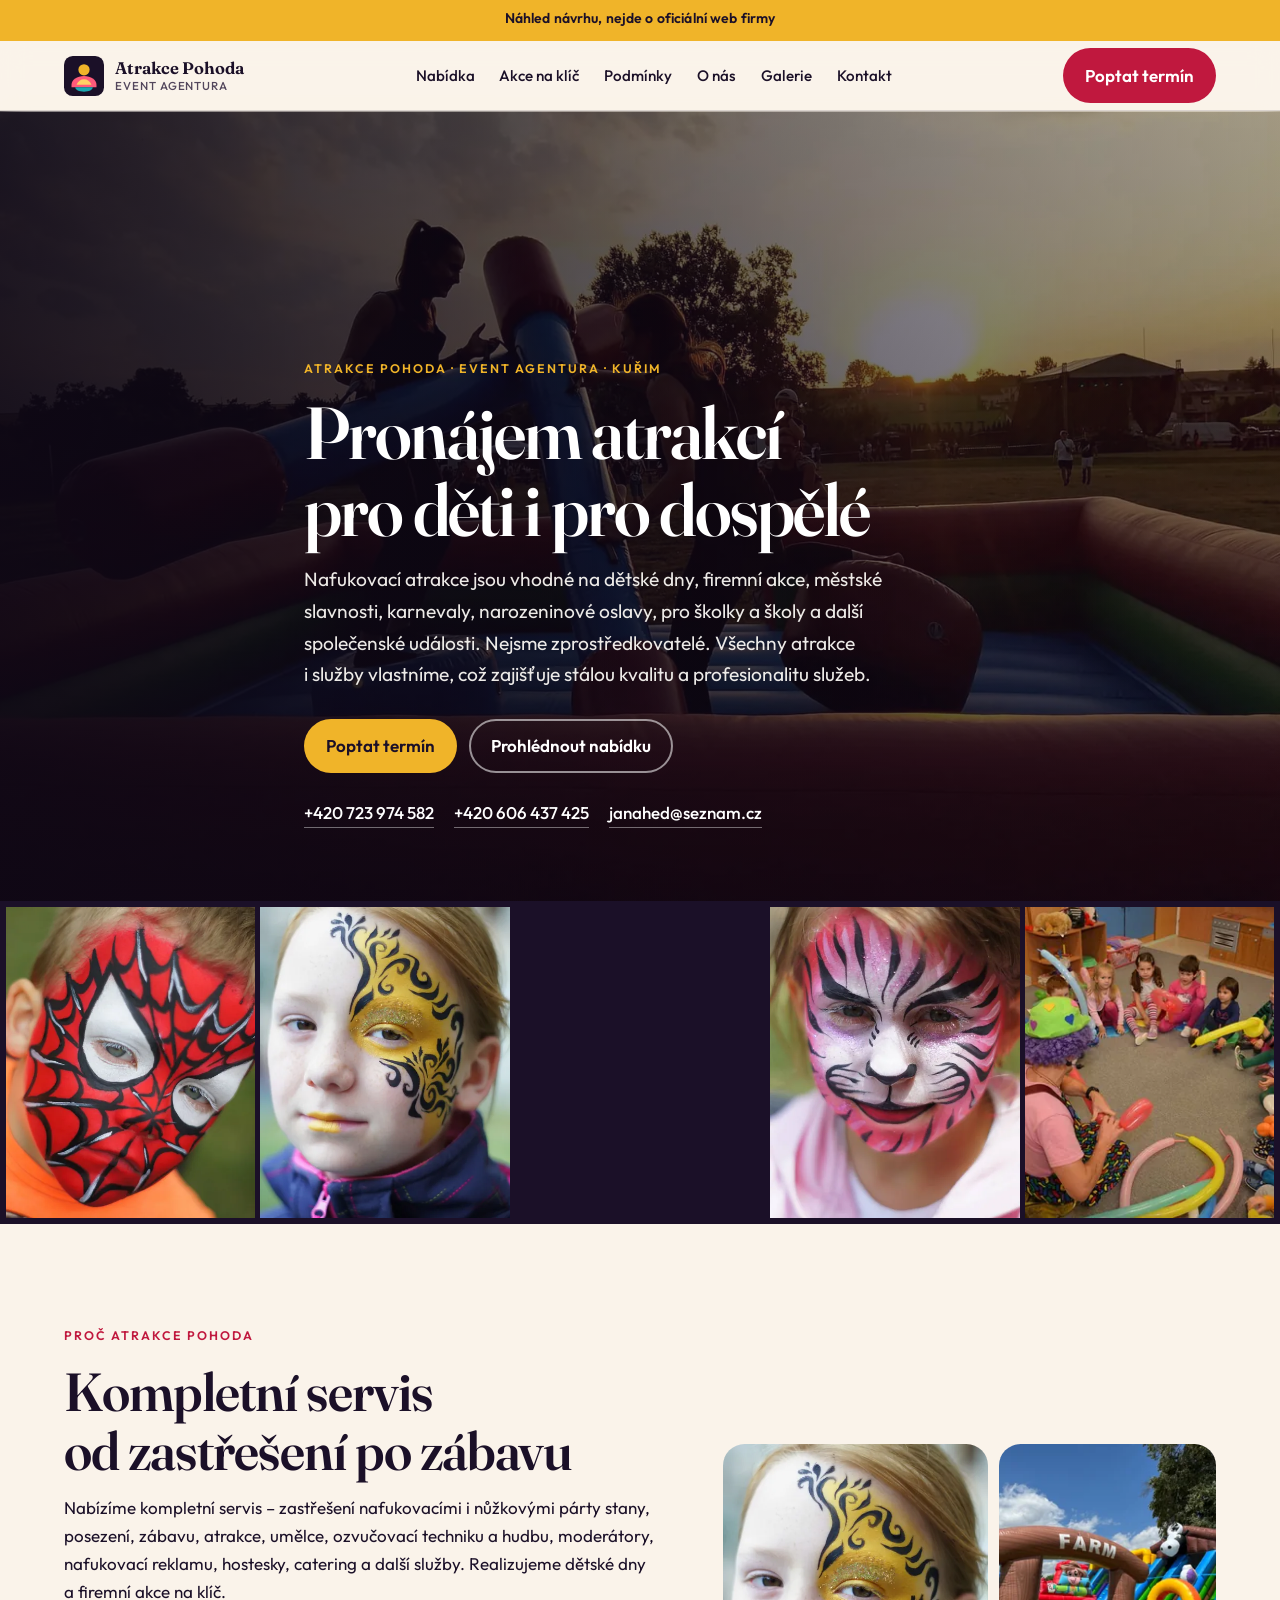
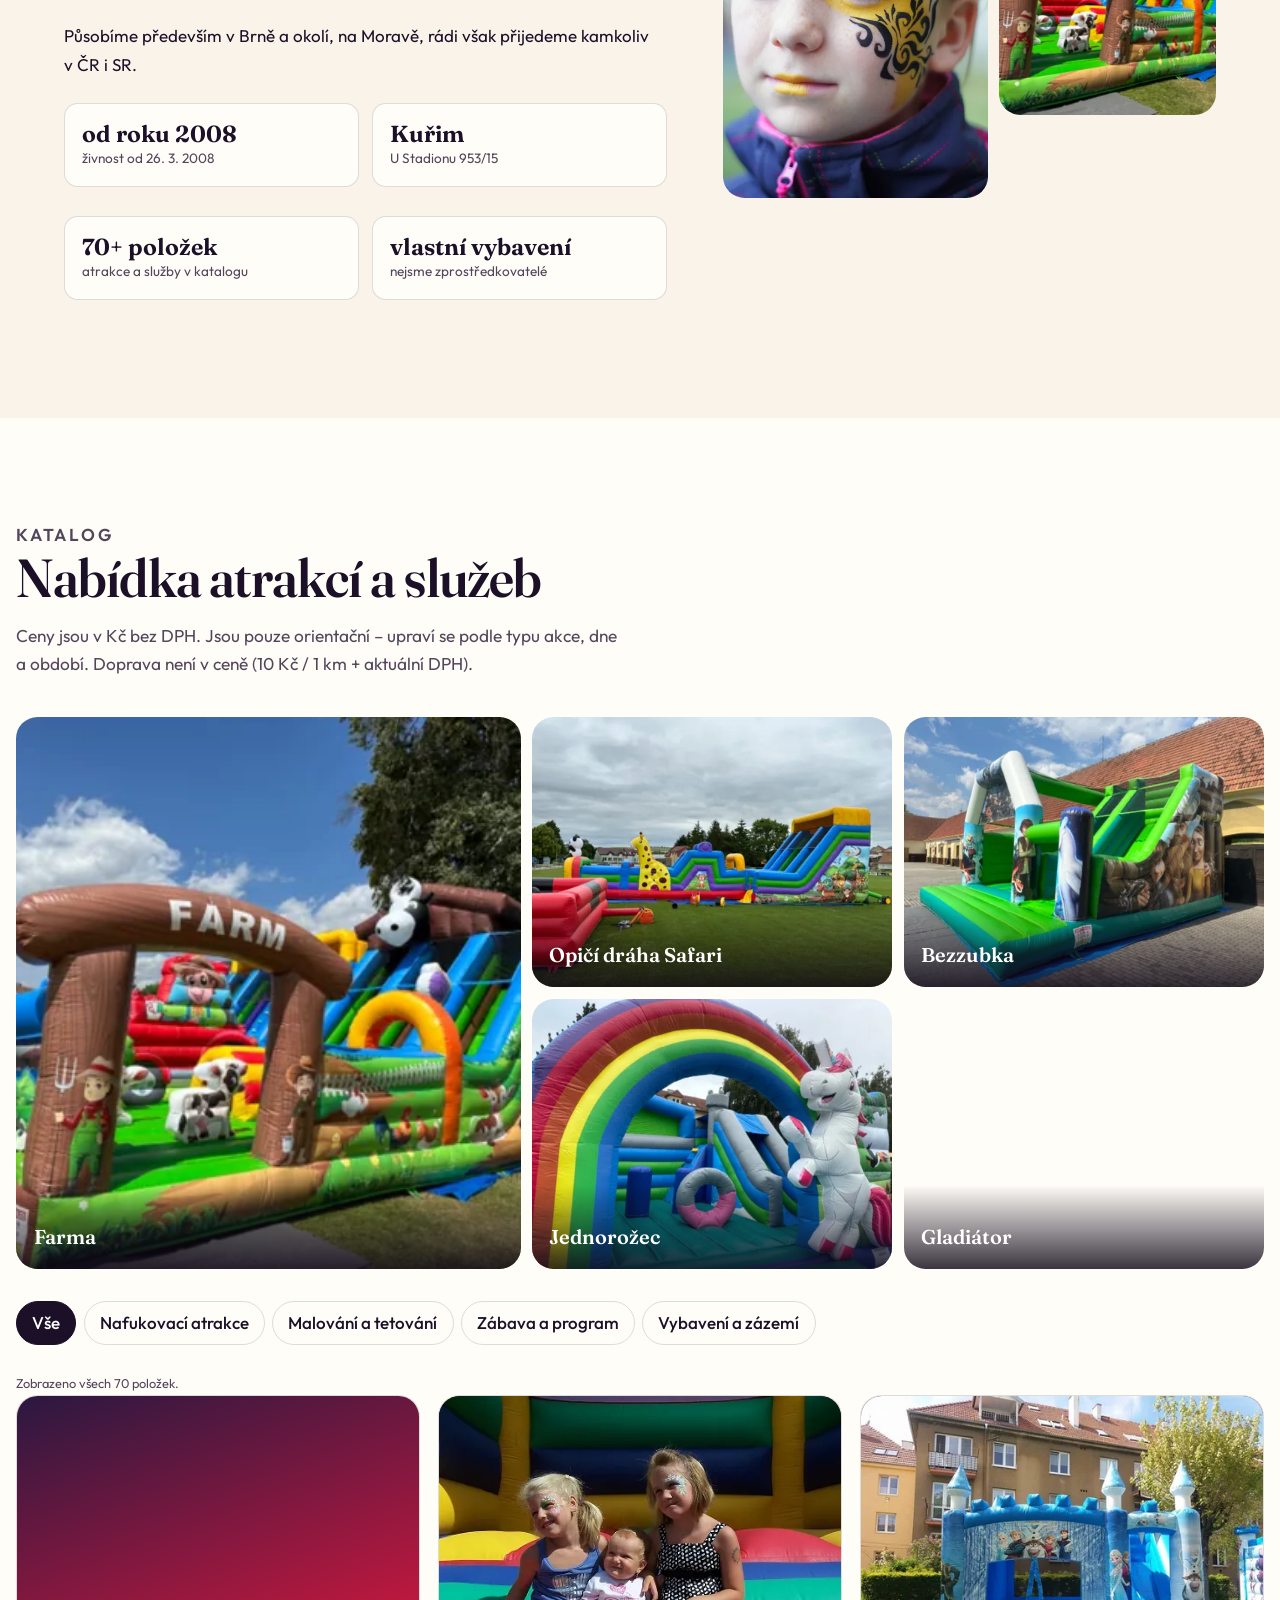
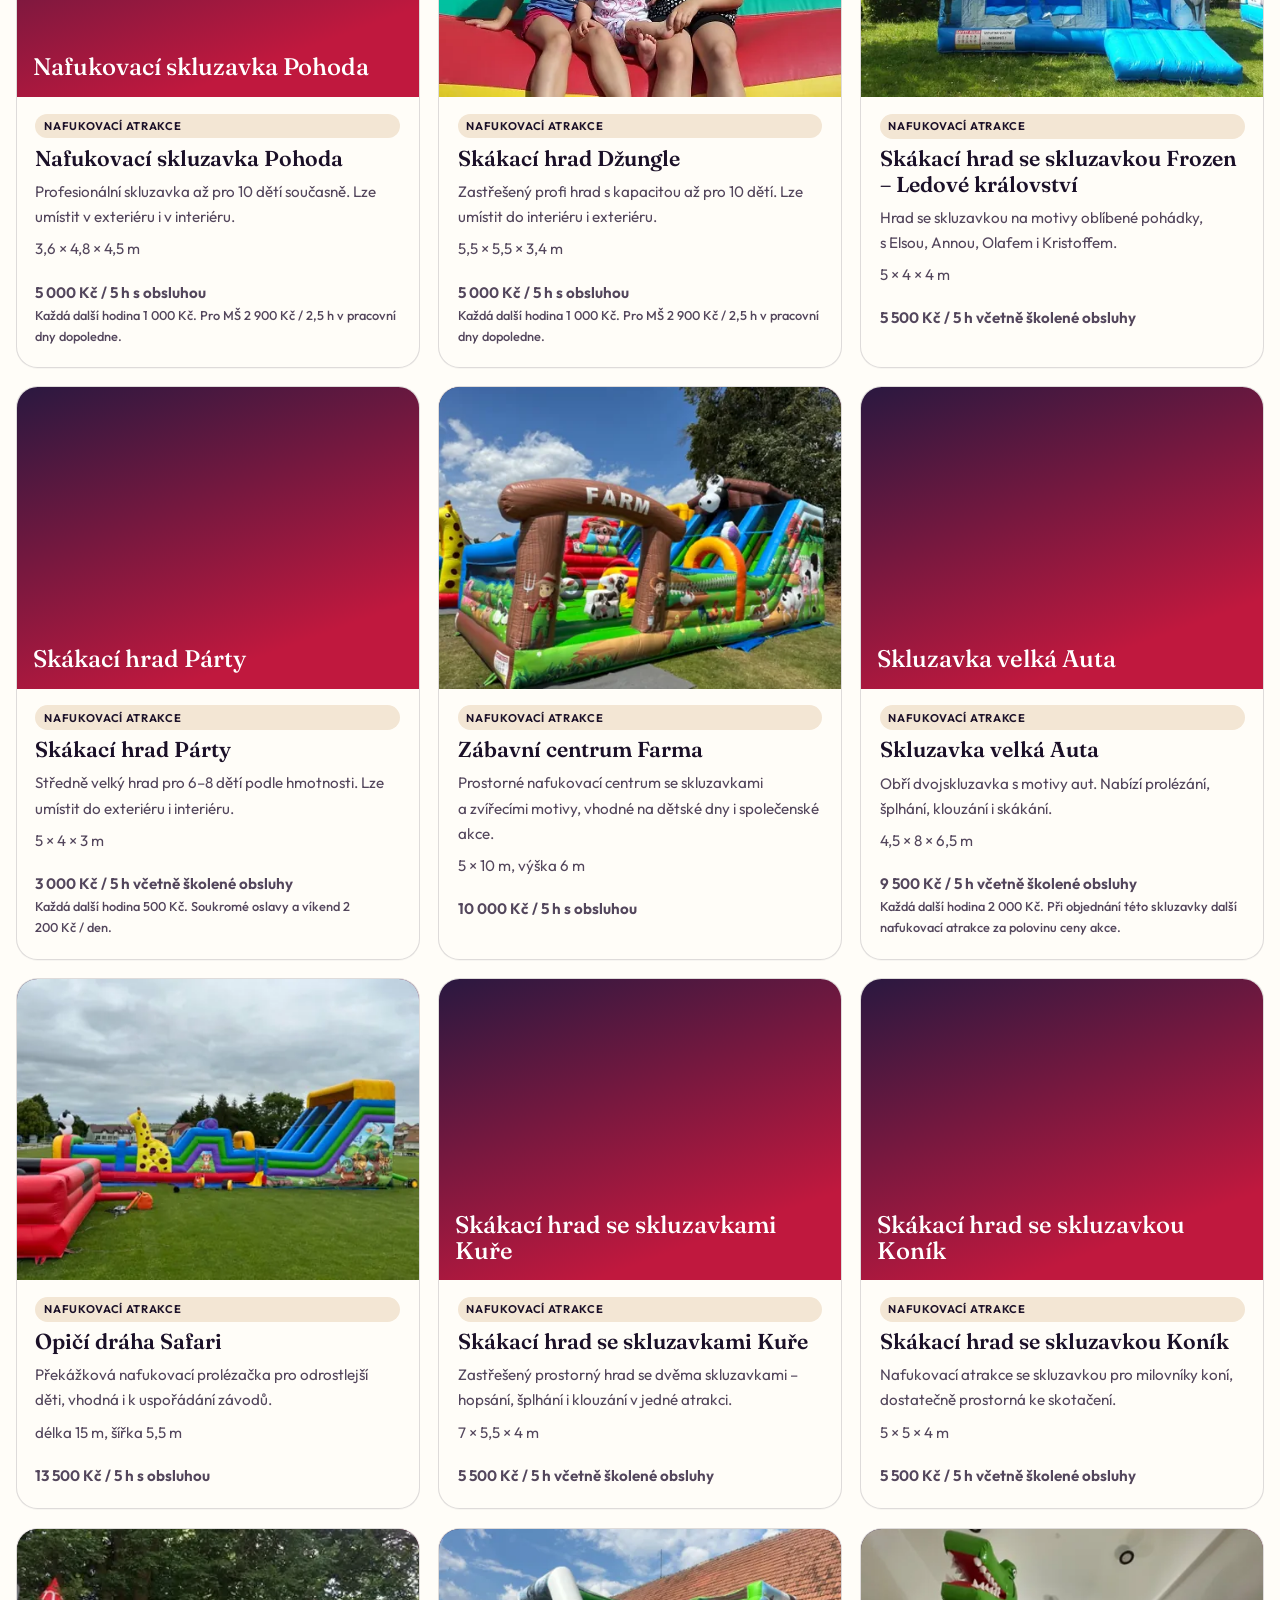
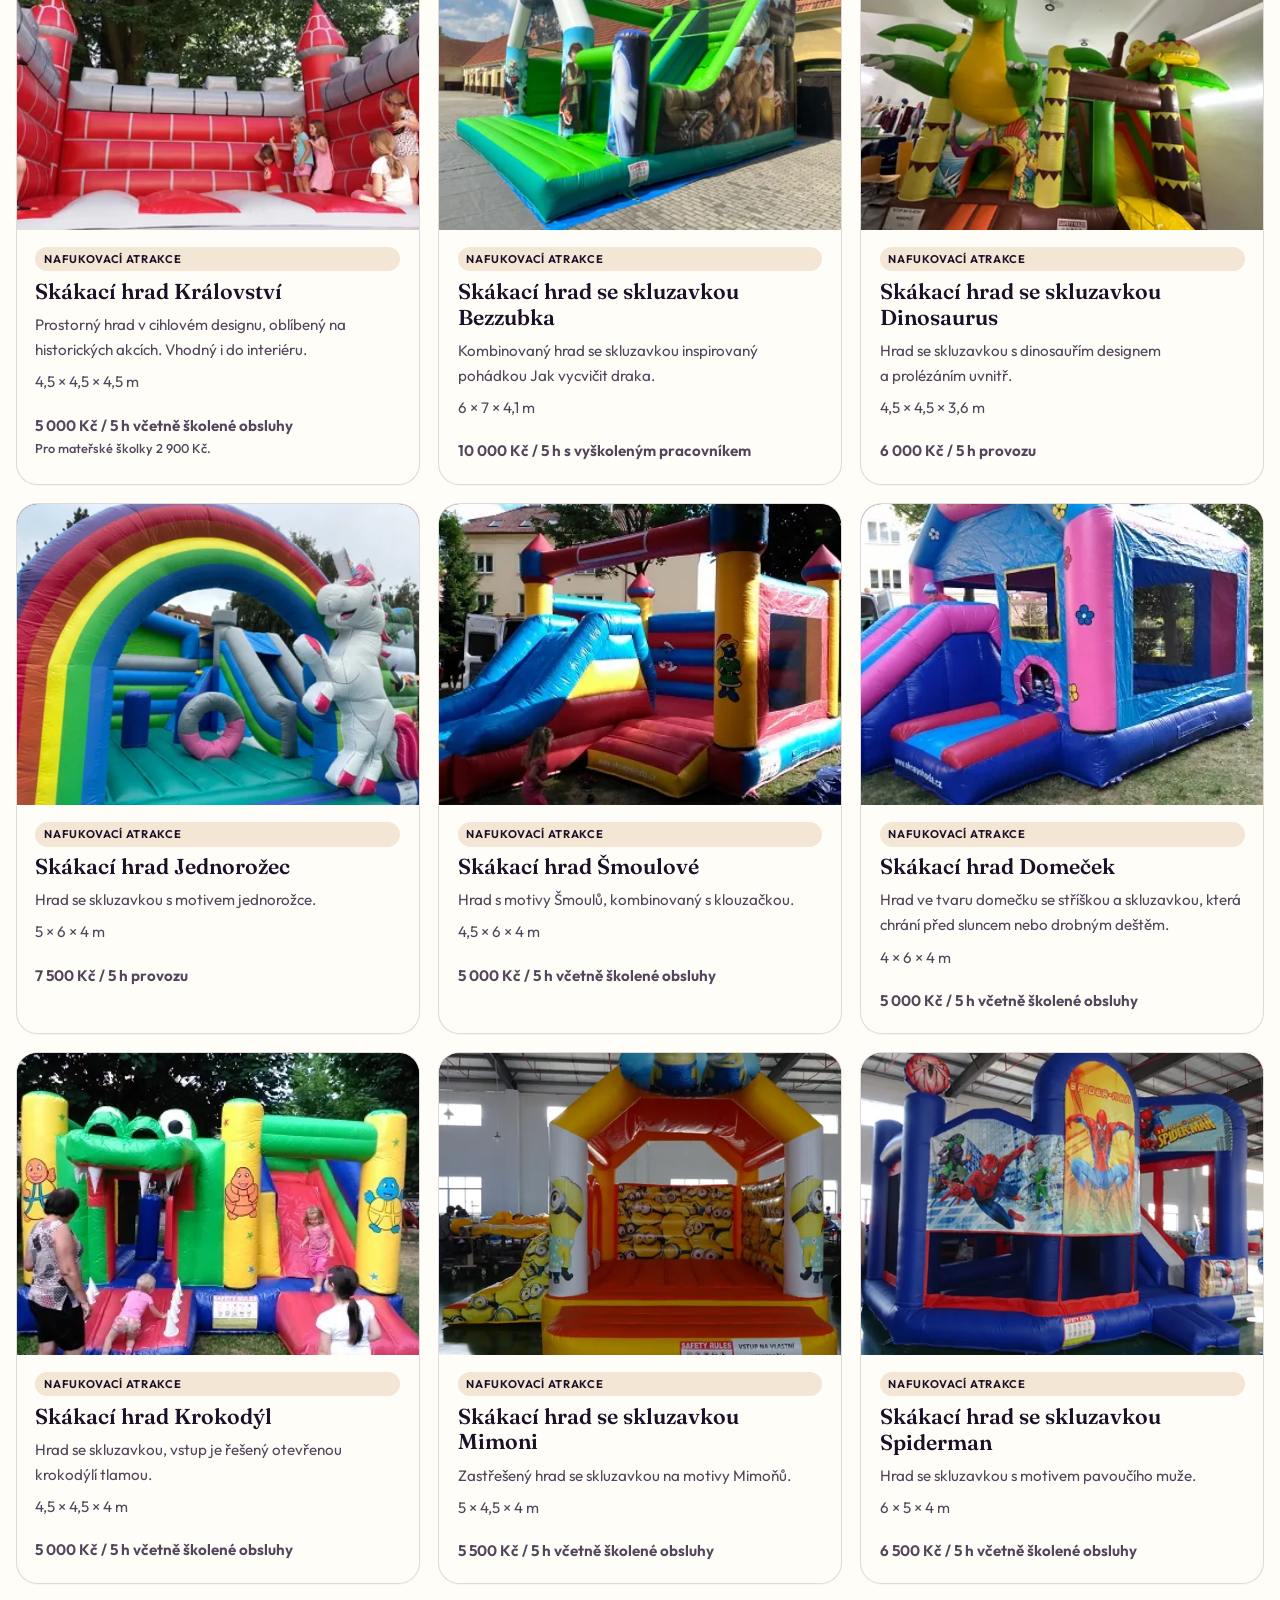
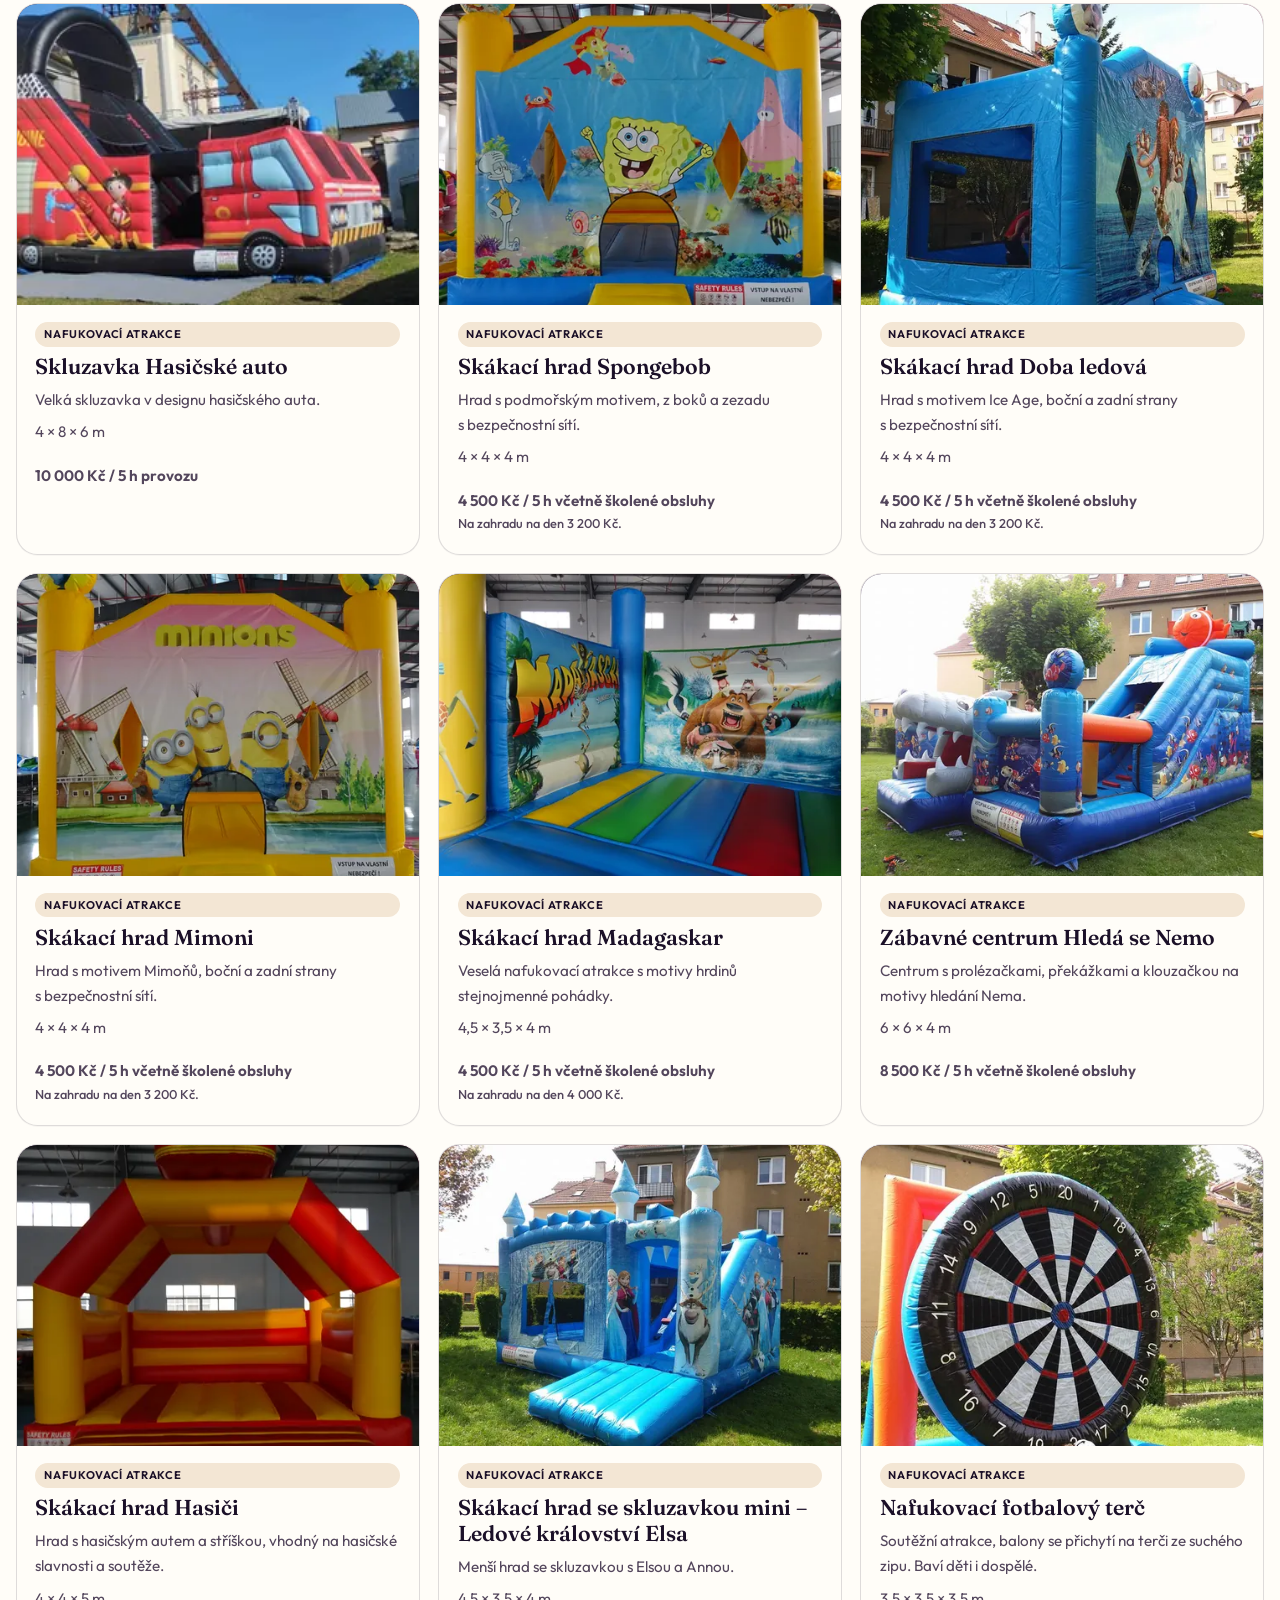
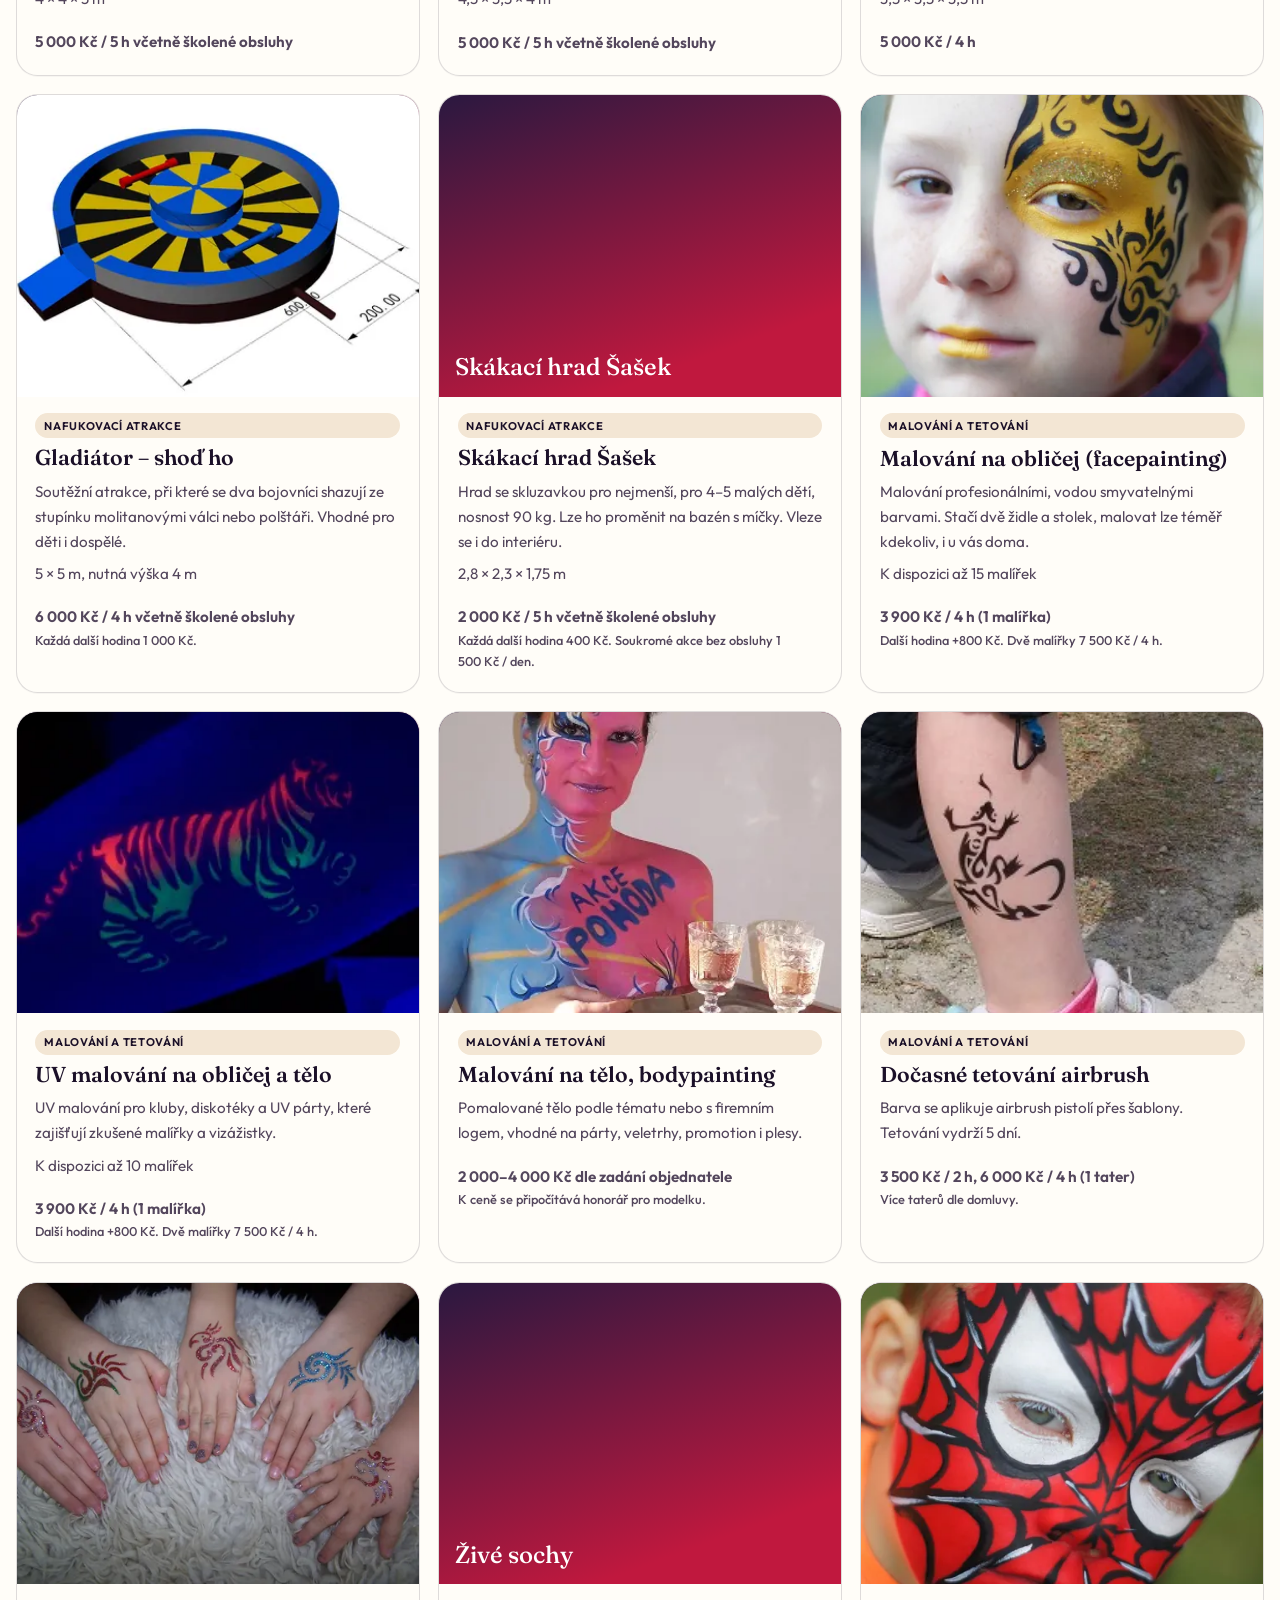
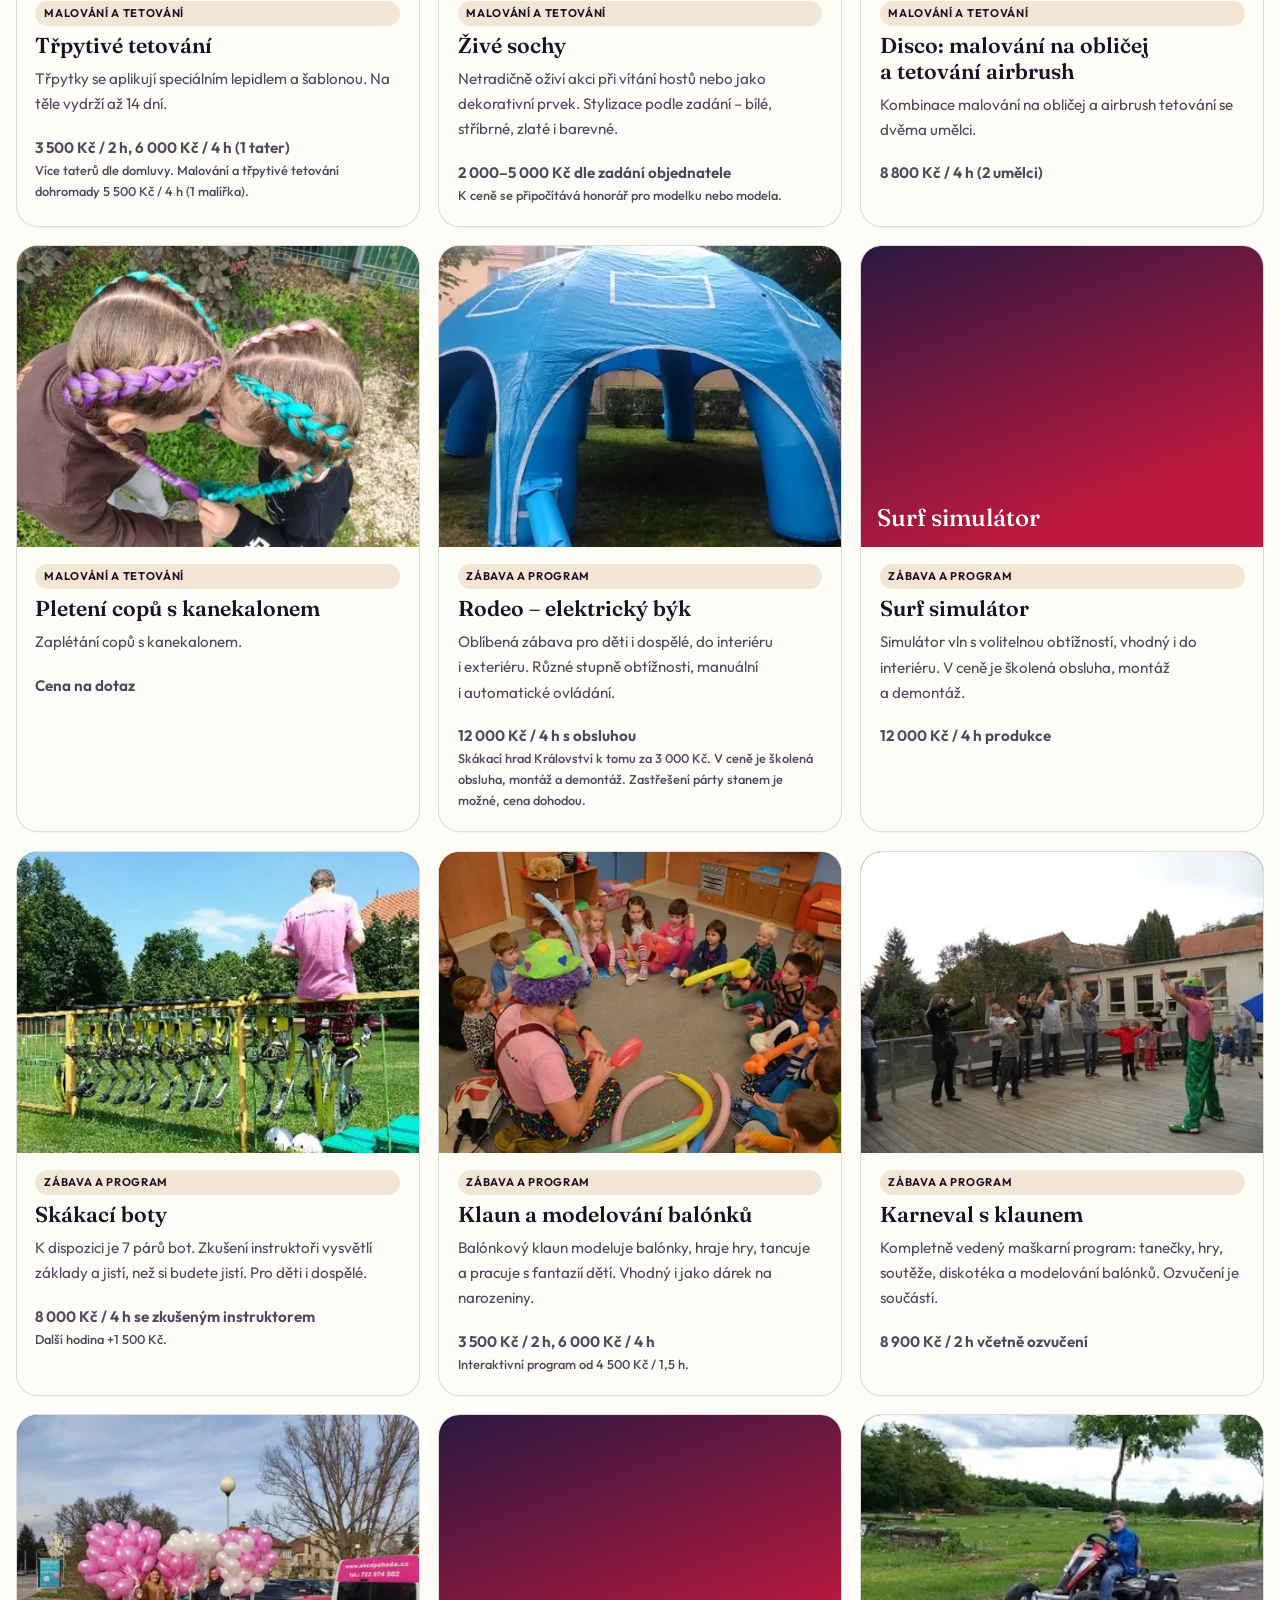
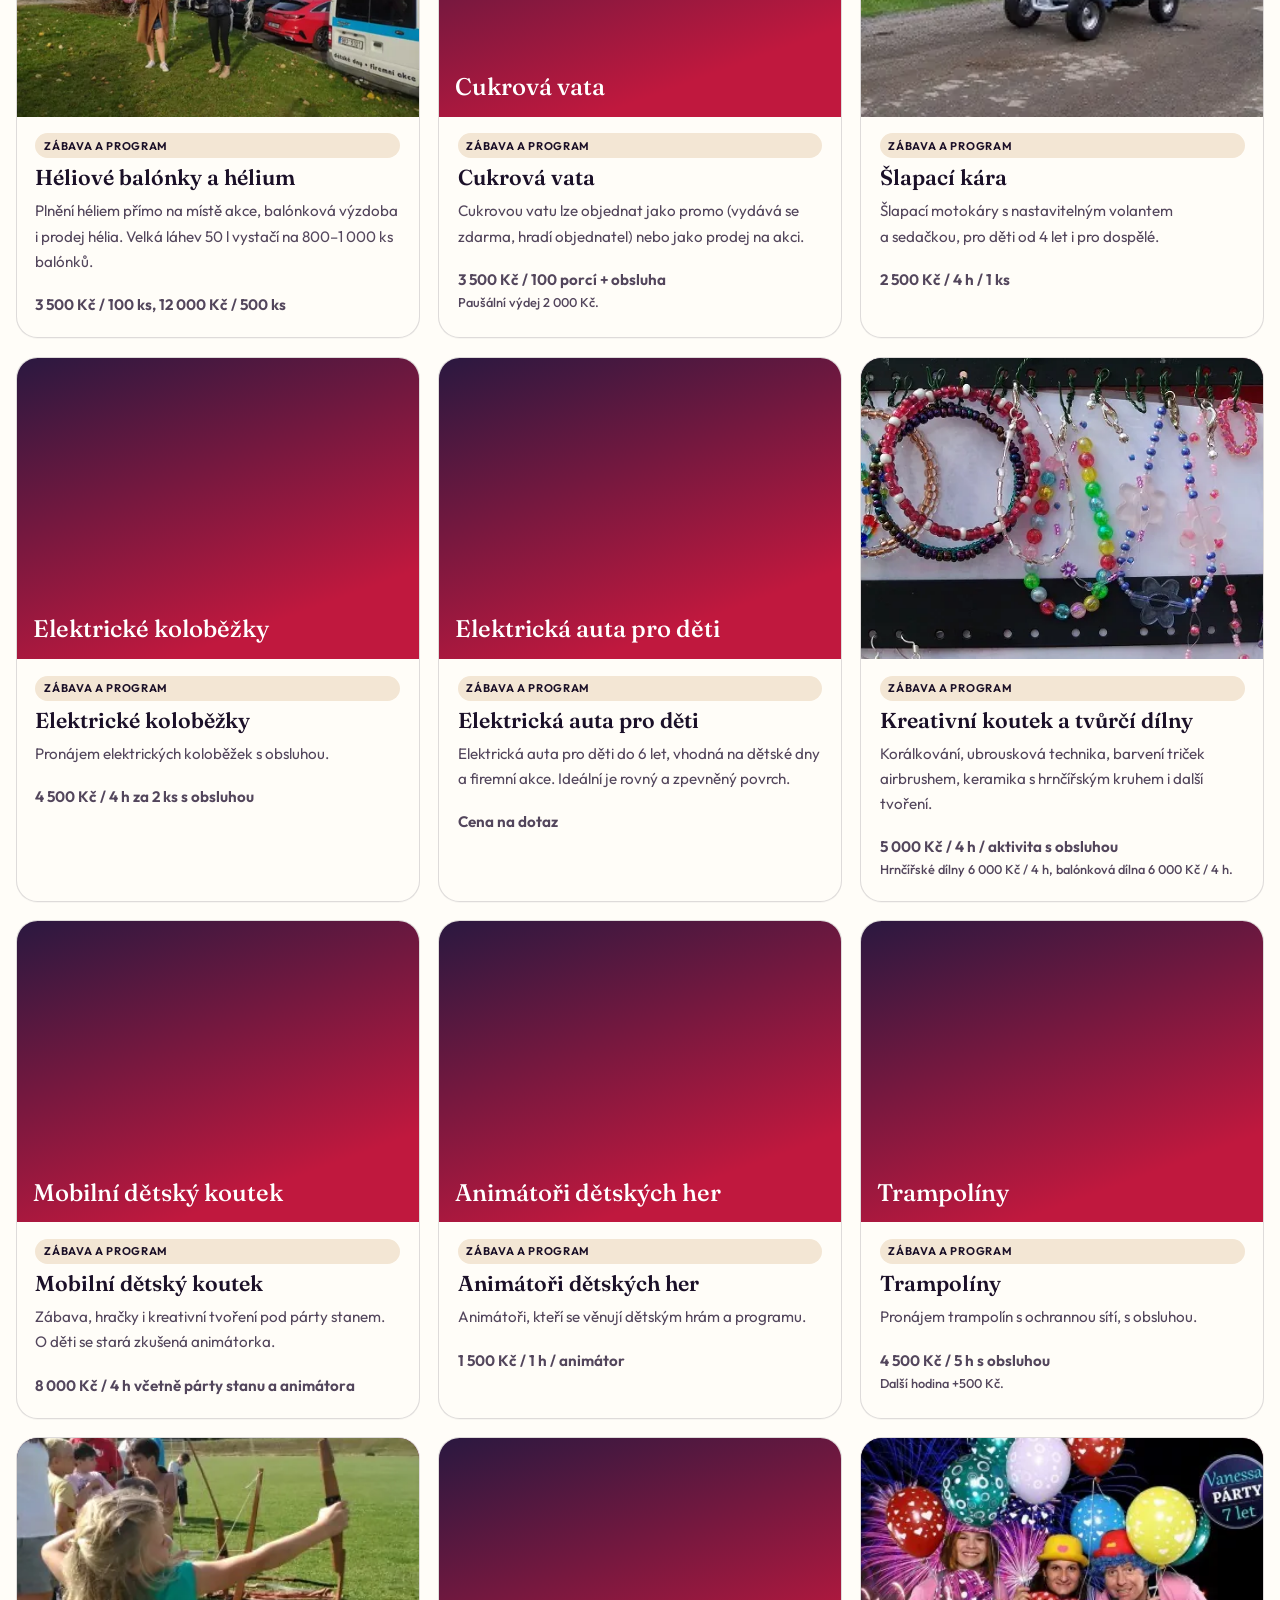
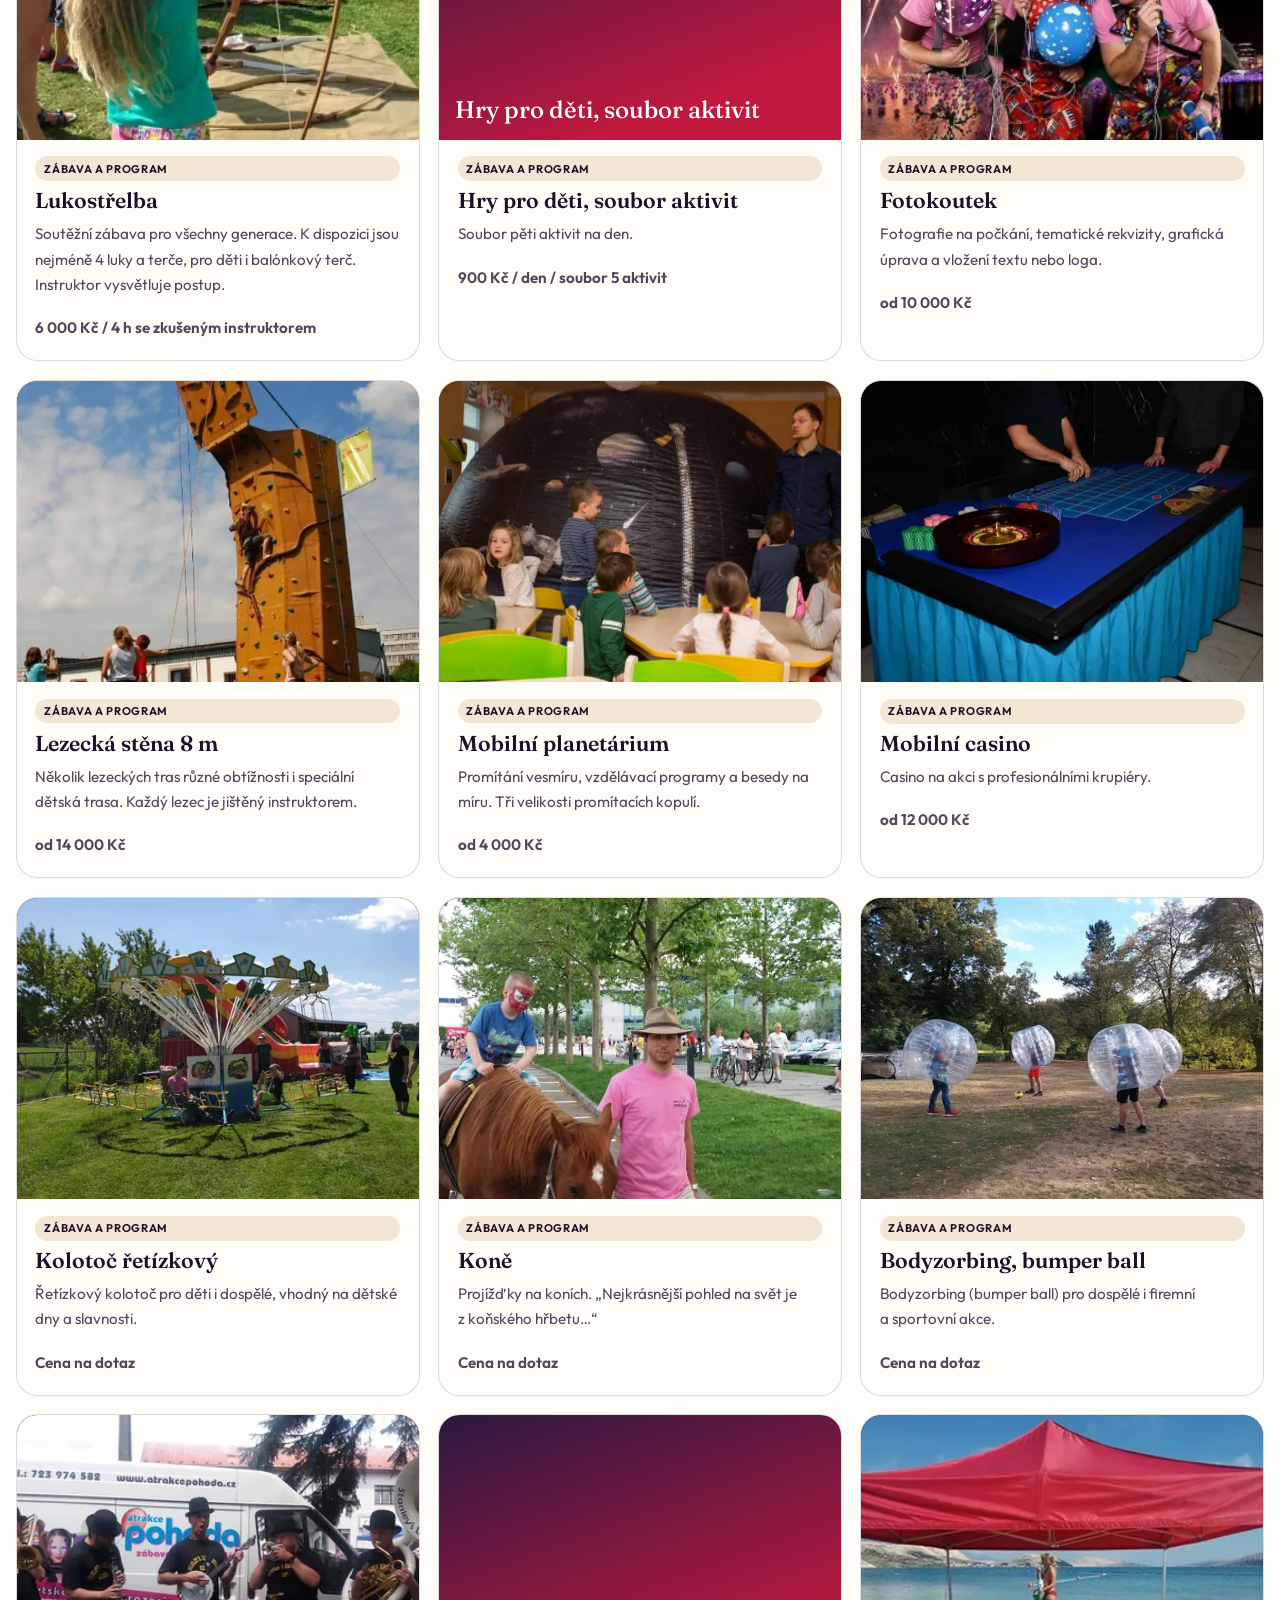
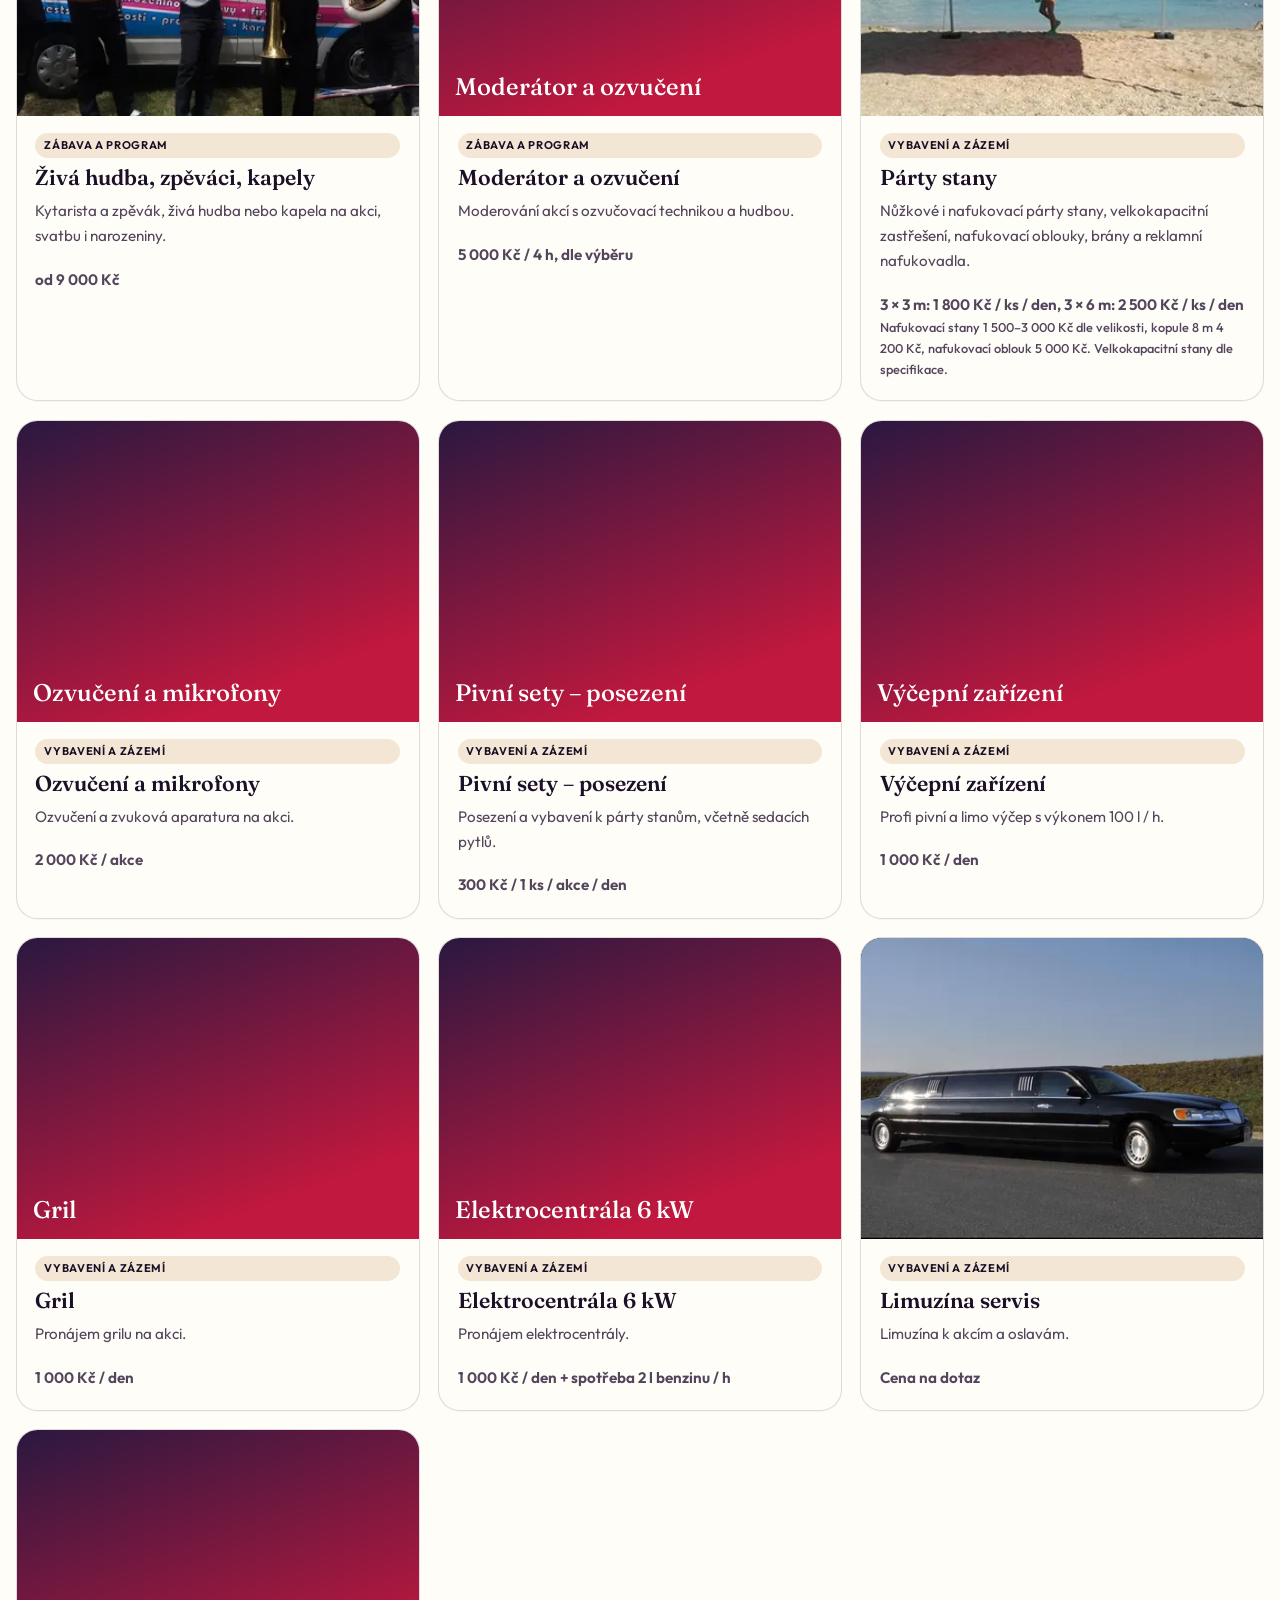
==== commit c89f4f99: "Náhled Atrakce Pohoda: odstranění interních poznámek z veřejné stránky" ====
--- a/levne-atrakce/index.html
+++ b/levne-atrakce/index.html
@@ -173,7 +173,7 @@
         <div class="section-head reveal">
           <p class="eyebrow">Katalog</p>
           <h2 id="nabidka-title">Nabídka atrakcí a&nbsp;služeb</h2>
-          <p>Ceny vycházejí z&nbsp;ceníku původního webu a&nbsp;jsou v&nbsp;Kč bez DPH. Jsou pouze orientační – upraví se podle typu akce, dne a&nbsp;období. Doprava není v&nbsp;ceně (10&nbsp;Kč /&nbsp;1&nbsp;km +&nbsp;aktuální DPH).</p>
+          <p>Ceny jsou v&nbsp;Kč bez DPH. Jsou pouze orientační – upraví se podle typu akce, dne a&nbsp;období. Doprava není v&nbsp;ceně (10&nbsp;Kč /&nbsp;1&nbsp;km +&nbsp;aktuální DPH).</p>
         </div>
         <div class="mosaic">
         <a href="#atrakce-farma" class="reveal">
@@ -267,7 +267,7 @@
         <h3>Skákací hrad Párty</h3>
         <p>Středně velký hrad pro 6–8 dětí podle hmotnosti. Lze umístit do exteriéru i&nbsp;interiéru.</p>
         <p class="meta">5 × 4 × 3&nbsp;m</p>
-        <p class="price">3 000&nbsp;Kč&nbsp;/ 5&nbsp;h včetně školené obsluhy<small>Každá další hodina 500&nbsp;Kč. Soukromé oslavy a&nbsp;víkend 2 200&nbsp;Kč&nbsp;/ den (podle ceníku).</small></p>
+        <p class="price">3 000&nbsp;Kč&nbsp;/ 5&nbsp;h včetně školené obsluhy<small>Každá další hodina 500&nbsp;Kč. Soukromé oslavy a&nbsp;víkend 2 200&nbsp;Kč&nbsp;/ den.</small></p>
       </div>
     </article>
 
@@ -342,7 +342,7 @@
         <h3>Skákací hrad Království</h3>
         <p>Prostorný hrad v&nbsp;cihlovém designu, oblíbený na historických akcích. Vhodný i&nbsp;do interiéru.</p>
         <p class="meta">4,5 × 4,5 × 4,5&nbsp;m</p>
-        <p class="price">5 000&nbsp;Kč&nbsp;/ 5&nbsp;h včetně školené obsluhy<small>Pro mateřské školky 2 900&nbsp;Kč (dle stránky hradů, ve stejném duchu jako zvýhodnění v&nbsp;ceníku).</small></p>
+        <p class="price">5 000&nbsp;Kč&nbsp;/ 5&nbsp;h včetně školené obsluhy<small>Pro mateřské školky 2 900&nbsp;Kč.</small></p>
       </div>
     </article>
 
@@ -482,7 +482,7 @@
         <h3>Skákací hrad Spongebob</h3>
         <p>Hrad s&nbsp;podmořským motivem, z&nbsp;boků a&nbsp;zezadu s&nbsp;bezpečnostní sítí.</p>
         <p class="meta">4 × 4 × 4&nbsp;m</p>
-        <p class="price">4 500&nbsp;Kč&nbsp;/ 5&nbsp;h včetně školené obsluhy<small>Na zahradu na den 3 200&nbsp;Kč (dle stránky hradů).</small></p>
+        <p class="price">4 500&nbsp;Kč&nbsp;/ 5&nbsp;h včetně školené obsluhy<small>Na zahradu na den 3 200&nbsp;Kč.</small></p>
       </div>
     </article>
 
@@ -496,7 +496,7 @@
         <h3>Skákací hrad Doba ledová</h3>
         <p>Hrad s&nbsp;motivem Ice Age, boční a&nbsp;zadní strany s&nbsp;bezpečnostní sítí.</p>
         <p class="meta">4 × 4 × 4&nbsp;m</p>
-        <p class="price">4 500&nbsp;Kč&nbsp;/ 5&nbsp;h včetně školené obsluhy<small>Na zahradu na den 3 200&nbsp;Kč (dle stránky hradů).</small></p>
+        <p class="price">4 500&nbsp;Kč&nbsp;/ 5&nbsp;h včetně školené obsluhy<small>Na zahradu na den 3 200&nbsp;Kč.</small></p>
       </div>
     </article>
 
@@ -510,7 +510,7 @@
         <h3>Skákací hrad Mimoni</h3>
         <p>Hrad s&nbsp;motivem Mimoňů, boční a&nbsp;zadní strany s&nbsp;bezpečnostní sítí.</p>
         <p class="meta">4 × 4 × 4&nbsp;m</p>
-        <p class="price">4 500&nbsp;Kč&nbsp;/ 5&nbsp;h včetně školené obsluhy<small>Na zahradu na den 3 200&nbsp;Kč (dle stránky hradů).</small></p>
+        <p class="price">4 500&nbsp;Kč&nbsp;/ 5&nbsp;h včetně školené obsluhy<small>Na zahradu na den 3 200&nbsp;Kč.</small></p>
       </div>
     </article>
 
@@ -524,7 +524,7 @@
         <h3>Skákací hrad Madagaskar</h3>
         <p>Veselá nafukovací atrakce s&nbsp;motivy hrdinů stejnojmenné pohádky.</p>
         <p class="meta">4,5 × 3,5 × 4&nbsp;m</p>
-        <p class="price">4 500&nbsp;Kč&nbsp;/ 5&nbsp;h včetně školené obsluhy<small>Na zahradu na den 4 000&nbsp;Kč (dle stránky hradů).</small></p>
+        <p class="price">4 500&nbsp;Kč&nbsp;/ 5&nbsp;h včetně školené obsluhy<small>Na zahradu na den 4 000&nbsp;Kč.</small></p>
       </div>
     </article>
 
@@ -618,7 +618,7 @@
         <span class="badge">Malování a tetování</span>
         <h3>Malování na obličej (facepainting)</h3>
         <p>Malování profesionálními, vodou smyvatelnými barvami. Stačí dvě židle a&nbsp;stolek, malovat lze téměř kdekoliv, i&nbsp;u vás doma.</p>
-        <p class="meta">V&nbsp;ceníku je uvedeno 15 malířek</p>
+        <p class="meta">K dispozici až 15 malířek</p>
         <p class="price">3 900&nbsp;Kč&nbsp;/ 4&nbsp;h (1 malířka)<small>Další hodina +800&nbsp;Kč. Dvě malířky 7 500&nbsp;Kč&nbsp;/ 4&nbsp;h.</small></p>
       </div>
     </article>
@@ -632,7 +632,7 @@
         <span class="badge">Malování a tetování</span>
         <h3>UV malování na obličej a&nbsp;tělo</h3>
         <p>UV malování pro kluby, diskotéky a&nbsp;UV párty, které zajišťují zkušené malířky a&nbsp;vizážistky.</p>
-        <p class="meta">V&nbsp;ceníku je uvedeno 10 malířek</p>
+        <p class="meta">K dispozici až 10 malířek</p>
         <p class="price">3 900&nbsp;Kč&nbsp;/ 4&nbsp;h (1 malířka)<small>Další hodina +800&nbsp;Kč. Dvě malířky 7 500&nbsp;Kč&nbsp;/ 4&nbsp;h.</small></p>
       </div>
     </article>
@@ -767,7 +767,7 @@
         <h3>Klaun a&nbsp;modelování balónků</h3>
         <p>Balónkový klaun modeluje balónky, hraje hry, tancuje a&nbsp;pracuje s&nbsp;fantazií dětí. Vhodný i&nbsp;jako dárek na narozeniny.</p>
 
-        <p class="price">3 500&nbsp;Kč&nbsp;/ 2&nbsp;h, 6 000&nbsp;Kč&nbsp;/ 4&nbsp;h<small>Interaktivní program od 4 500&nbsp;Kč&nbsp;/ 1,5&nbsp;h (podle ceníku).</small></p>
+        <p class="price">3 500&nbsp;Kč&nbsp;/ 2&nbsp;h, 6 000&nbsp;Kč&nbsp;/ 4&nbsp;h<small>Interaktivní program od 4 500&nbsp;Kč&nbsp;/ 1,5&nbsp;h.</small></p>
       </div>
     </article>
 
@@ -889,7 +889,7 @@
         <h3>Trampolíny</h3>
         <p>Pronájem trampolín s&nbsp;ochrannou sítí, s&nbsp;obsluhou.</p>
 
-        <p class="price">4 500&nbsp;Kč&nbsp;/ 5&nbsp;h s&nbsp;obsluhou<small>Další hodina +500&nbsp;Kč. Fotka z&nbsp;původního webu se nepodařila stáhnout (HTTP 403).</small></p>
+        <p class="price">4 500&nbsp;Kč&nbsp;/ 5&nbsp;h s&nbsp;obsluhou<small>Další hodina +500&nbsp;Kč.</small></p>
       </div>
     </article>
 
@@ -982,7 +982,7 @@
       <div class="card-body">
         <span class="badge">Zábava a program</span>
         <h3>Kolotoč řetízkový</h3>
-        <p>Řetízkový kolotoč z&nbsp;nabídky atrakcí.</p>
+        <p>Řetízkový kolotoč pro děti i&nbsp;dospělé, vhodný na dětské dny a&nbsp;slavnosti.</p>
 
         <p class="price">Cena na dotaz</p>
       </div>
@@ -996,7 +996,7 @@
       <div class="card-body">
         <span class="badge">Zábava a program</span>
         <h3>Koně</h3>
-        <p>Projížďky na koních – na webu uvádějí: „Nejkrásnější pohled na svět je z&nbsp;koňského hřbetu…“</p>
+        <p>Projížďky na koních. „Nejkrásnější pohled na svět je z&nbsp;koňského hřbetu…“</p>
 
         <p class="price">Cena na dotaz</p>
       </div>
@@ -1010,7 +1010,7 @@
       <div class="card-body">
         <span class="badge">Zábava a program</span>
         <h3>Bodyzorbing, bumper ball</h3>
-        <p>Atrakce bodyzorbing&nbsp;/ bumper ball z&nbsp;nabídky pro dospělé i&nbsp;akce.</p>
+        <p>Bodyzorbing (bumper ball) pro dospělé i&nbsp;firemní a&nbsp;sportovní akce.</p>
 
         <p class="price">Cena na dotaz</p>
       </div>
@@ -1158,7 +1158,7 @@
           </div></article>
           <article class="card reveal"><div class="card-body">
             <h3>Narozeninová oslava Klaun / Klaunice</h3>
-            <p>Samostatné balíčky podle ceníku.</p>
+            <p>Samostatný program s&nbsp;klaunem nebo klaunicí.</p>
             <p class="price">Klaun 3 900 Kč / 1,5&nbsp;h<br>Klaunice 3 500 Kč / 1,5&nbsp;h</p>
           </div></article>
           <article class="card reveal"><div class="card-body">
@@ -1167,7 +1167,7 @@
             <p class="price">8 900 Kč / 2&nbsp;h</p>
           </div></article>
         </div>
-        <p class="note reveal">Pro školy a&nbsp;školky je zvýhodněný ceník v&nbsp;pracovní dny. Pro soukromé oslavy mají speciální výhodný ceník. Při odběru více atrakcí je sleva. Uvedené akční nabídky na stránce hradů platí pouze mimo nejvíce poptávané období (dětské dny) a&nbsp;mimo sobotní termíny, dostupnost na dotaz.</p>
+        <p class="note reveal">Pro školy a&nbsp;školky je zvýhodněný ceník v&nbsp;pracovní dny. Pro soukromé oslavy mají speciální výhodný ceník. Při odběru více atrakcí je sleva. Uvedené akční nabídky platí pouze mimo nejvíce poptávané období (dětské dny) a&nbsp;mimo sobotní termíny, dostupnost na dotaz.</p>
       </div>
     </section>
 
@@ -1214,9 +1214,9 @@
         <figure class="figure-flush reveal">
           <picture>
         <source type="image/webp" srcset="img/tym-346.webp 346w" sizes="(max-width: 800px) 100vw, 40vw">
-        <img src="img/tym.jpg" width="346" height="260" alt="Část týmu Atrakce Pohoda, fotografie z kontaktní stránky původního webu" sizes="(max-width: 800px) 100vw, 40vw" loading="lazy" decoding="async">
+        <img src="img/tym.jpg" width="346" height="260" alt="Tým Atrakce Pohoda v růžových tričkách" sizes="(max-width: 800px) 100vw, 40vw" loading="lazy" decoding="async">
       </picture>
-          <figcaption class="caption">Část týmu – fotografie z&nbsp;původního webu klienta</figcaption>
+          <figcaption class="caption">Náš tým</figcaption>
         </figure>
       </div>
     </section>
@@ -1226,7 +1226,6 @@
         <div class="section-head reveal">
           <p class="eyebrow">Z akcí</p>
           <h2 id="galerie-title">Galerie</h2>
-          <p>Fotografie jsou převzaté z&nbsp;webu klienta. Souhlas s&nbsp;jejich použitím potvrdil Jakub 16.&nbsp;11.&nbsp;2026.</p>
         </div>
         <div class="gallery reveal">
           <a href="img/balicky-3-1920.webp" data-full="img/balicky-3-1920.webp" data-alt="Gladiátor při západu slunce" data-caption="Gladiátor při západu slunce"><picture>
@@ -1465,7 +1464,7 @@
       </div>
     </div>
     <div class="container legal">
-      <p>Náhled návrhu, nejde o&nbsp;oficiální web firmy. Fotografie jsou z&nbsp;webu klienta, souhlas potvrdil Jakub 16.&nbsp;11.&nbsp;2026.</p>
+      <p>Náhled návrhu, nejde o&nbsp;oficiální web firmy.</p>
     </div>
   </footer>
 
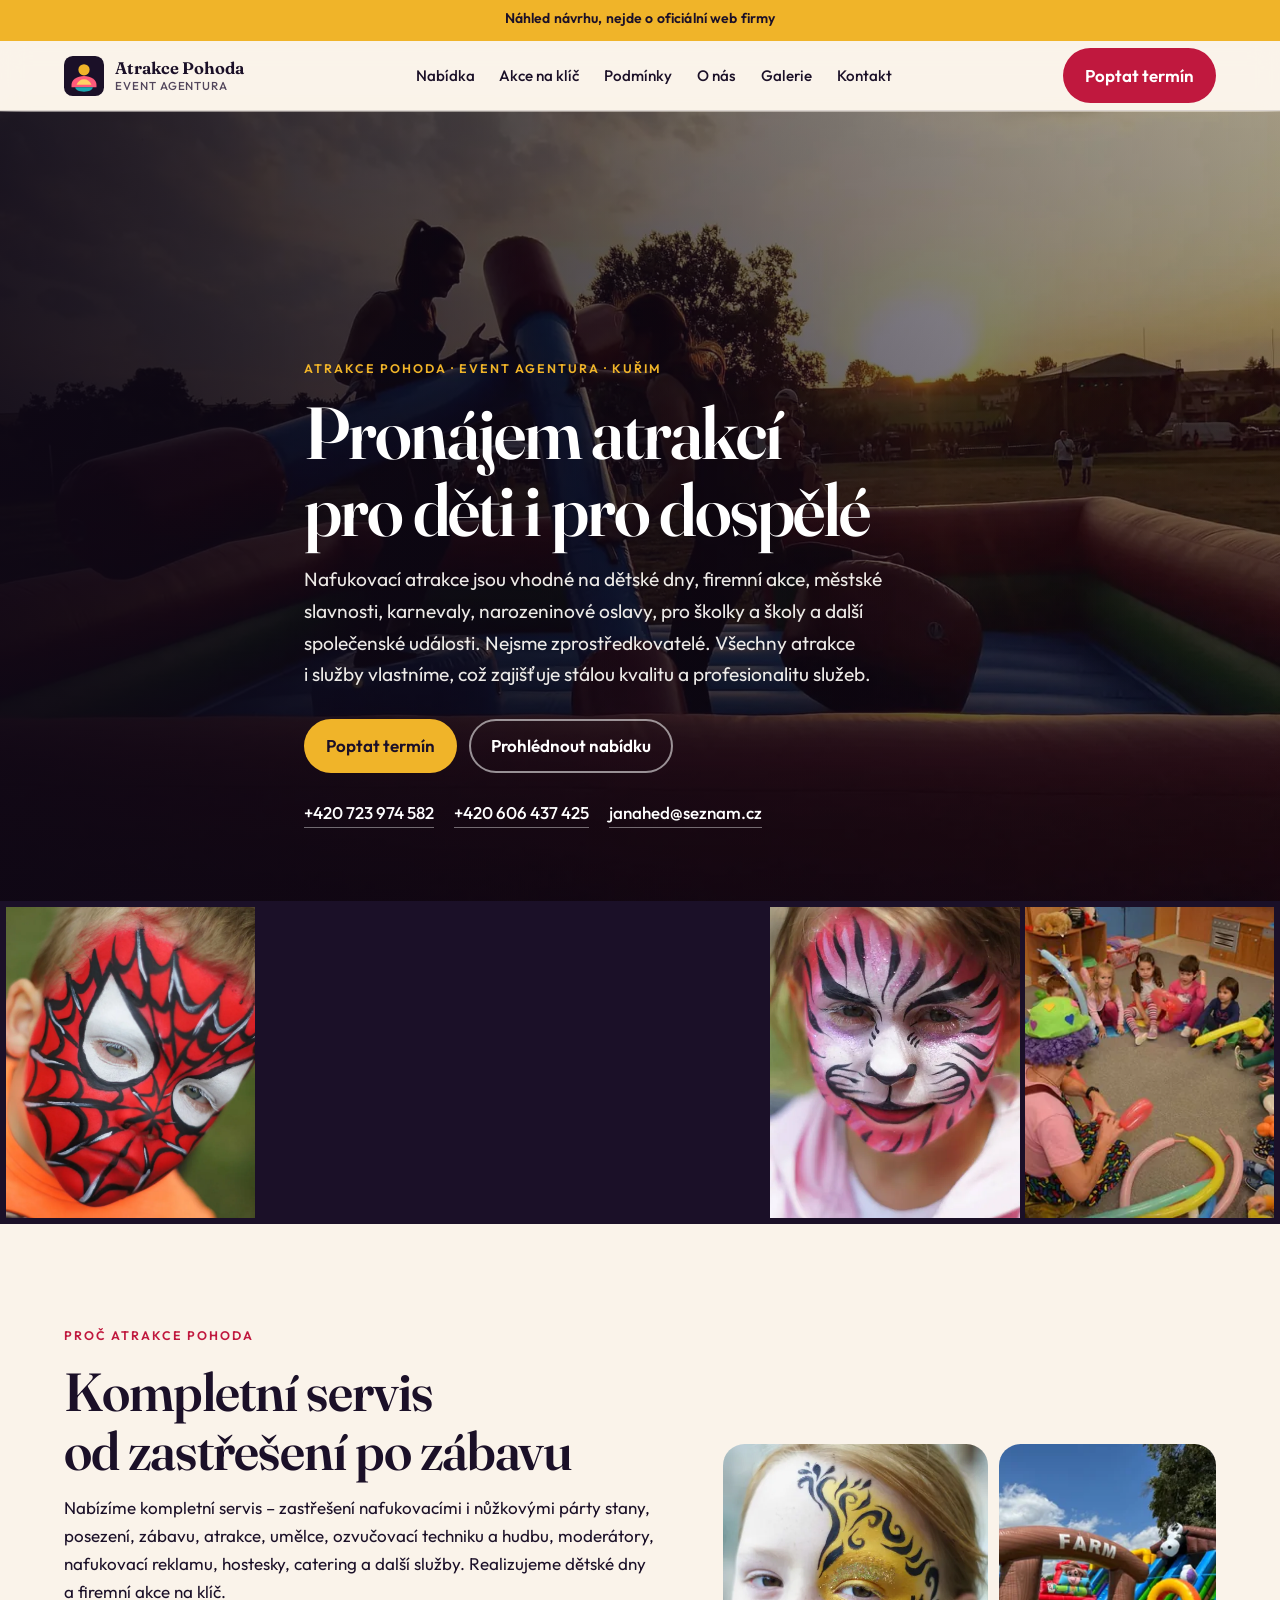
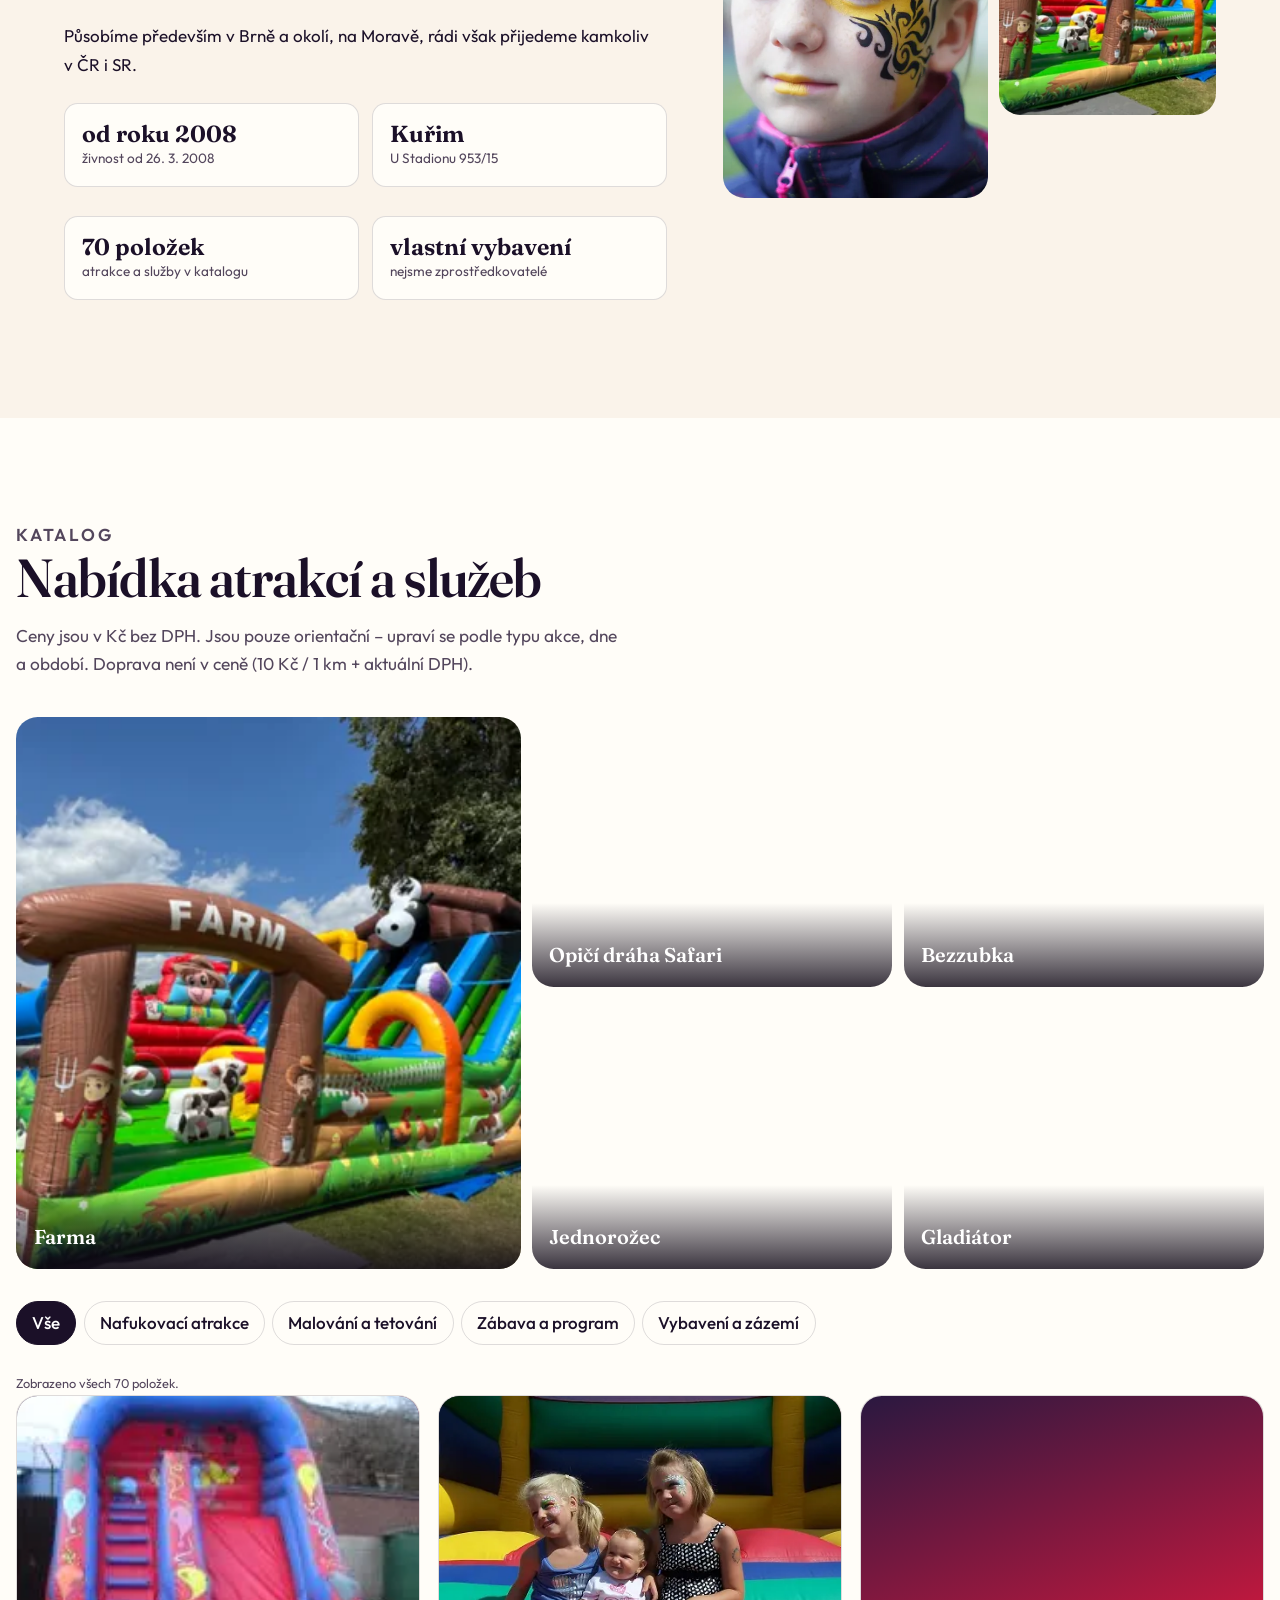
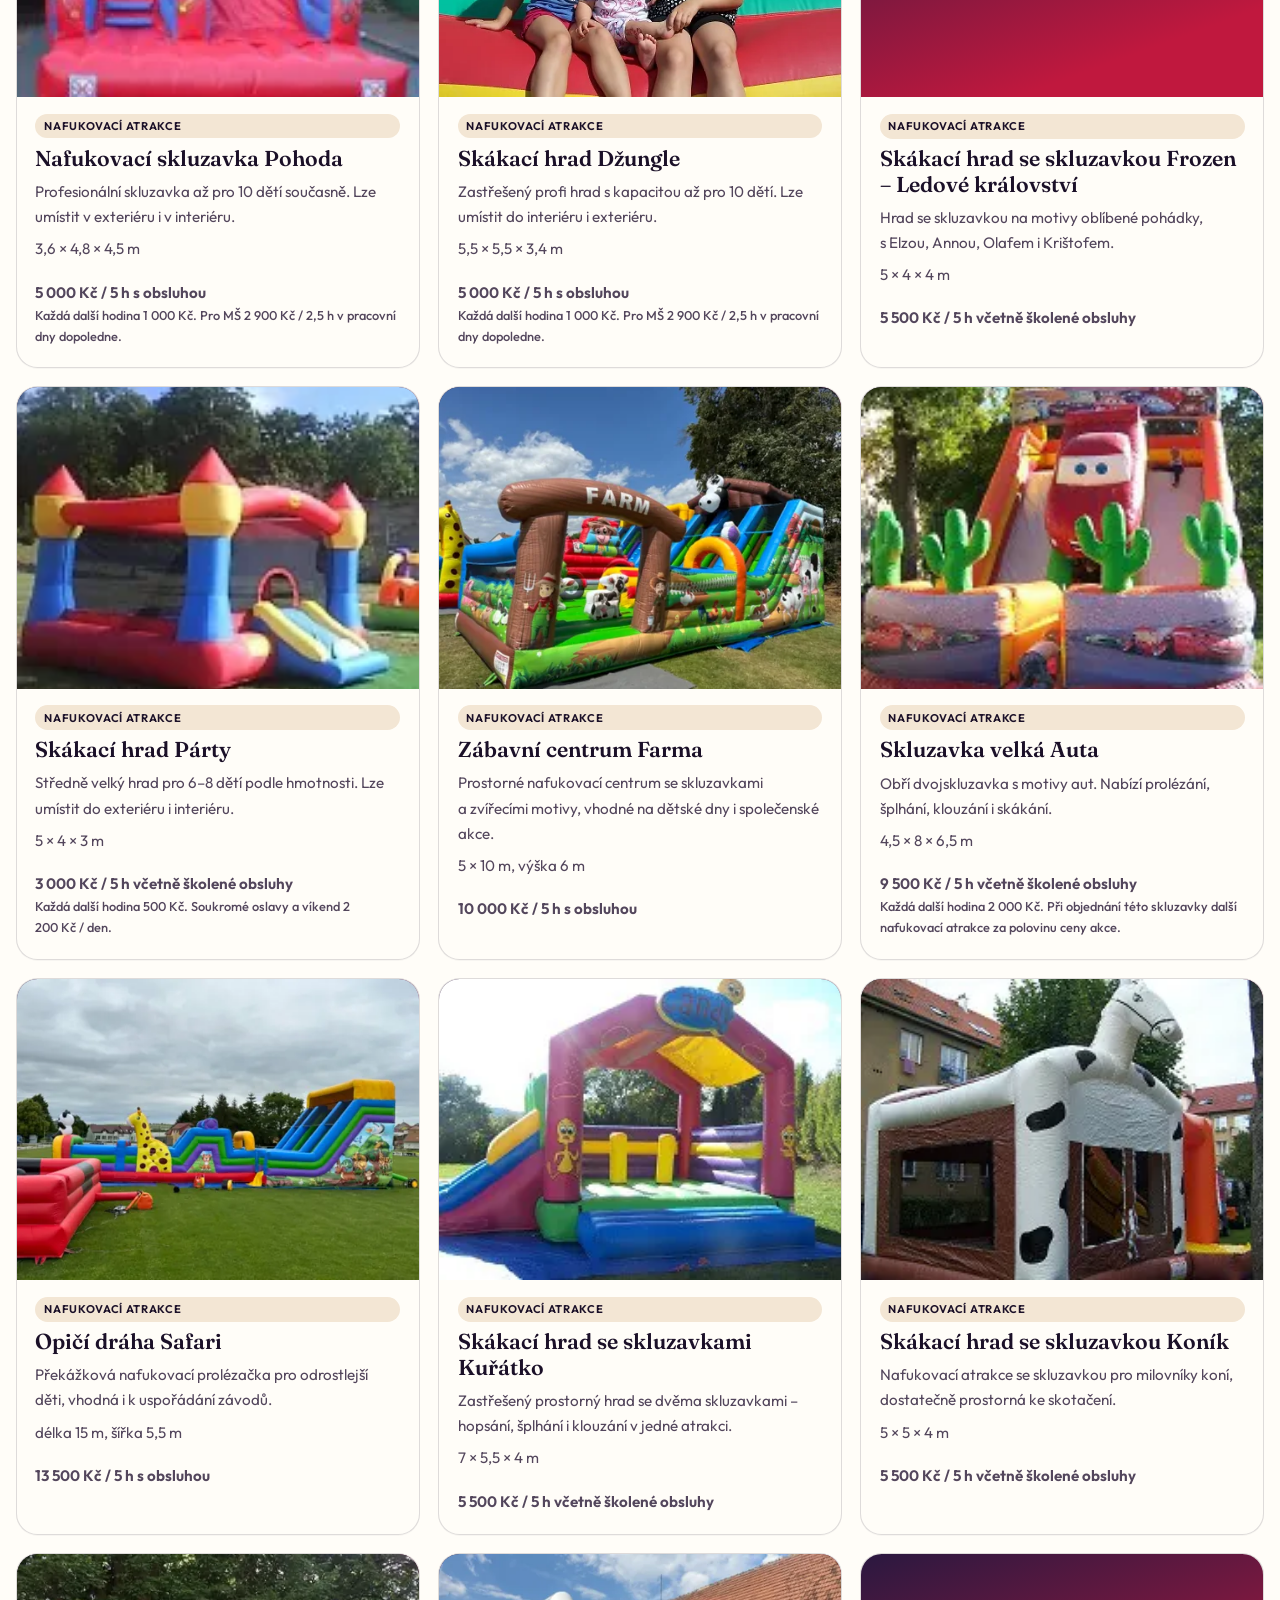
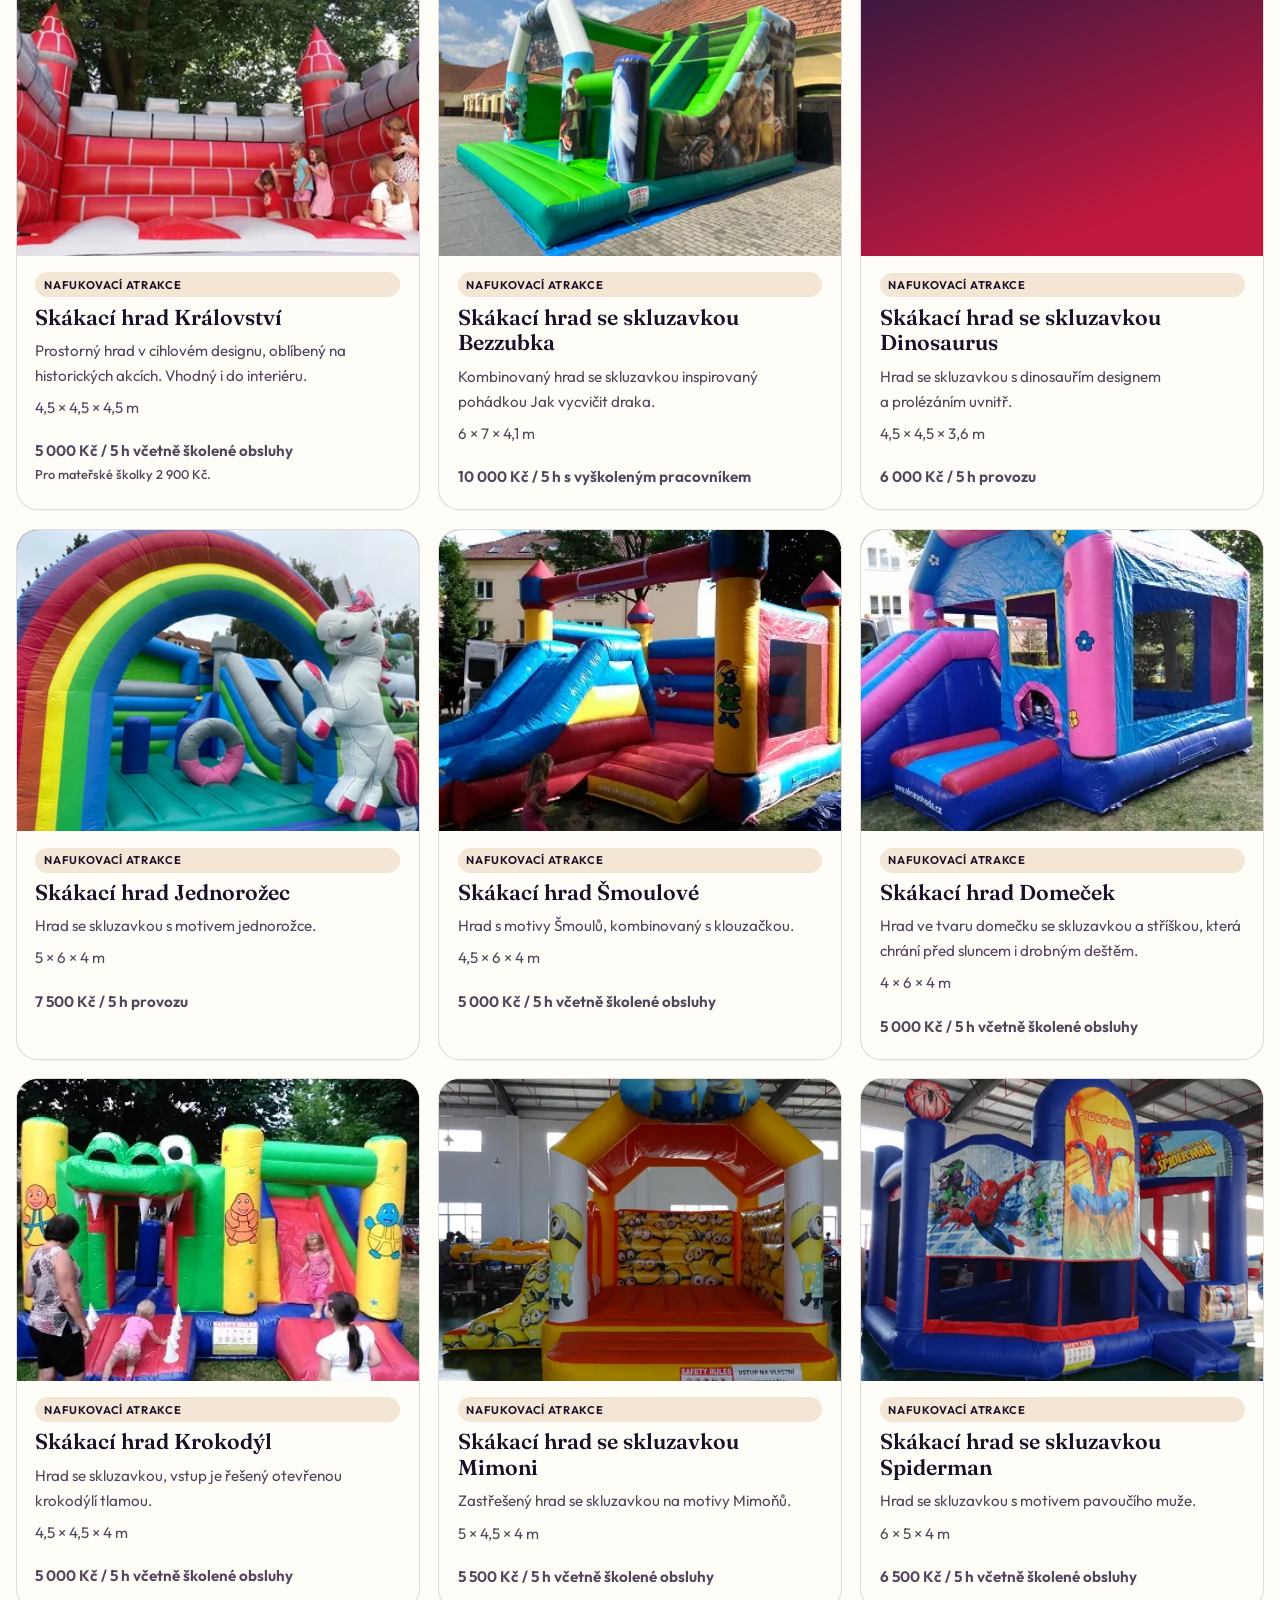
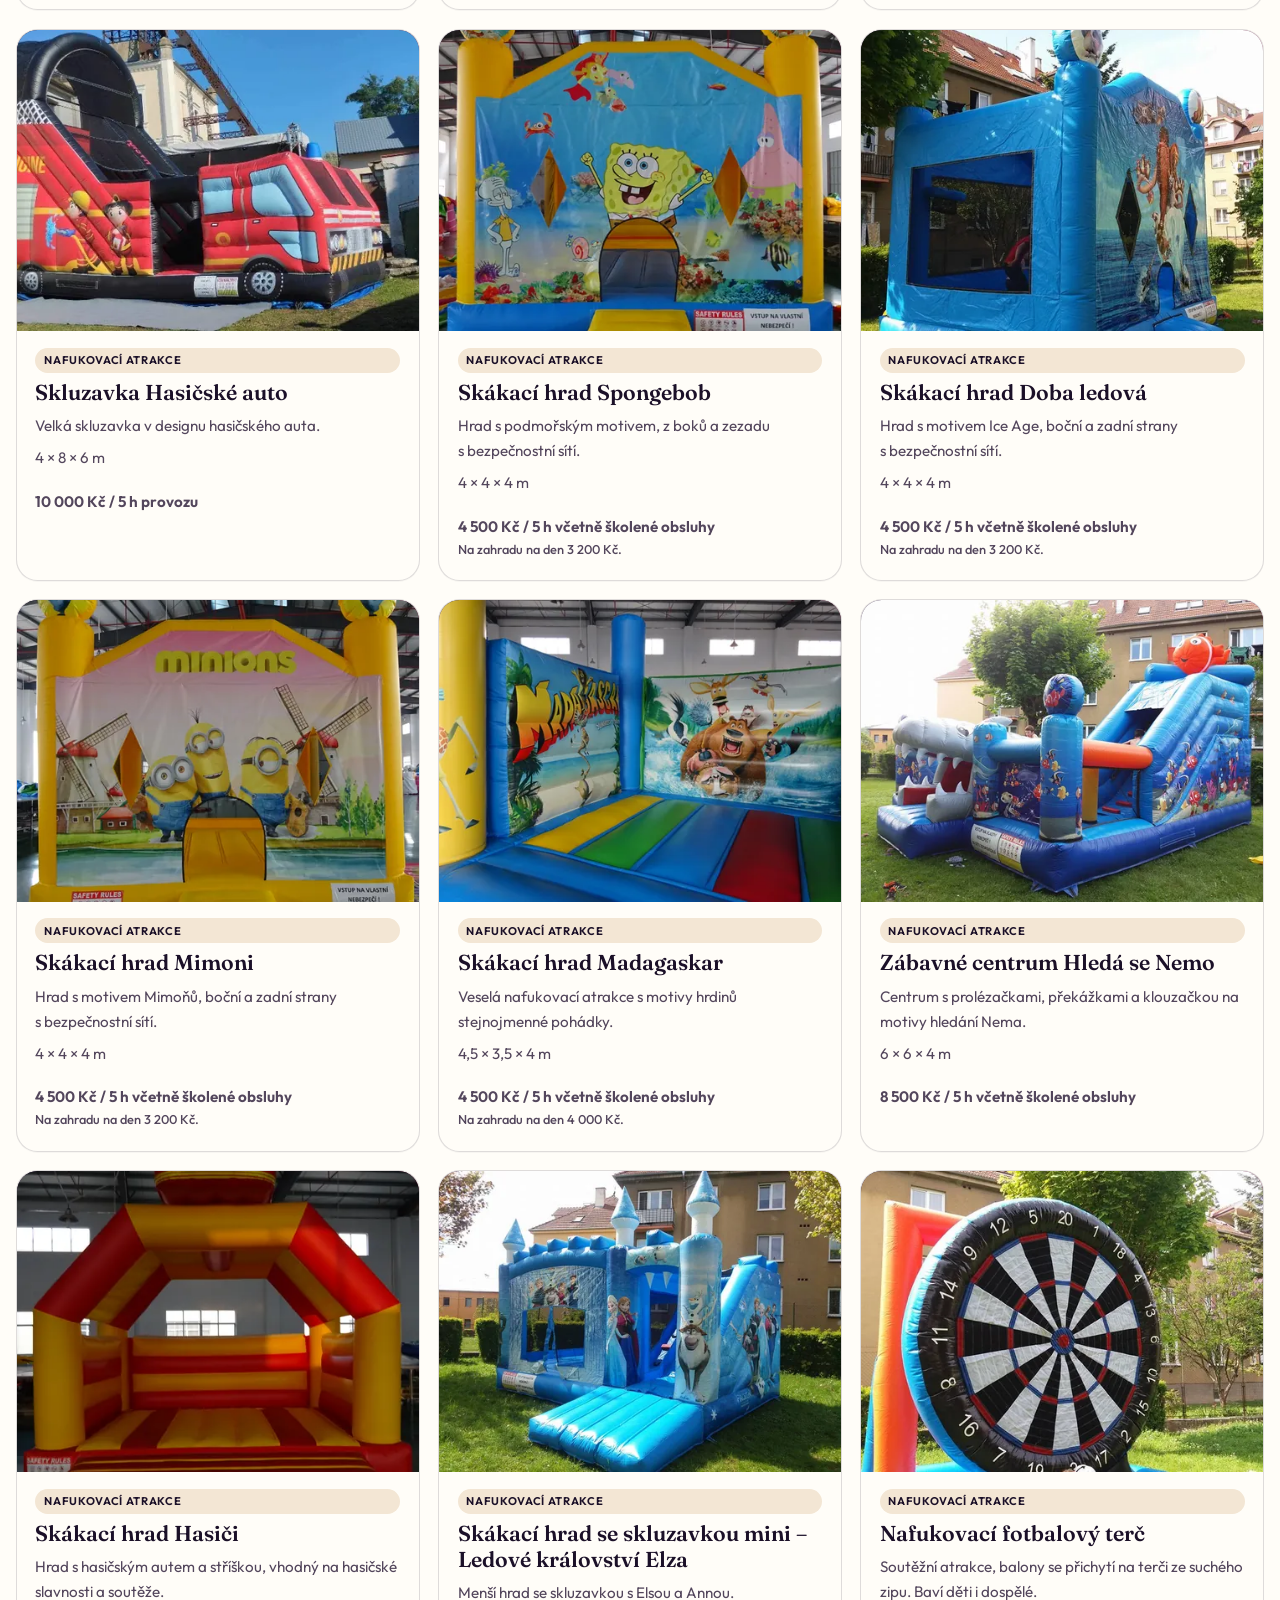
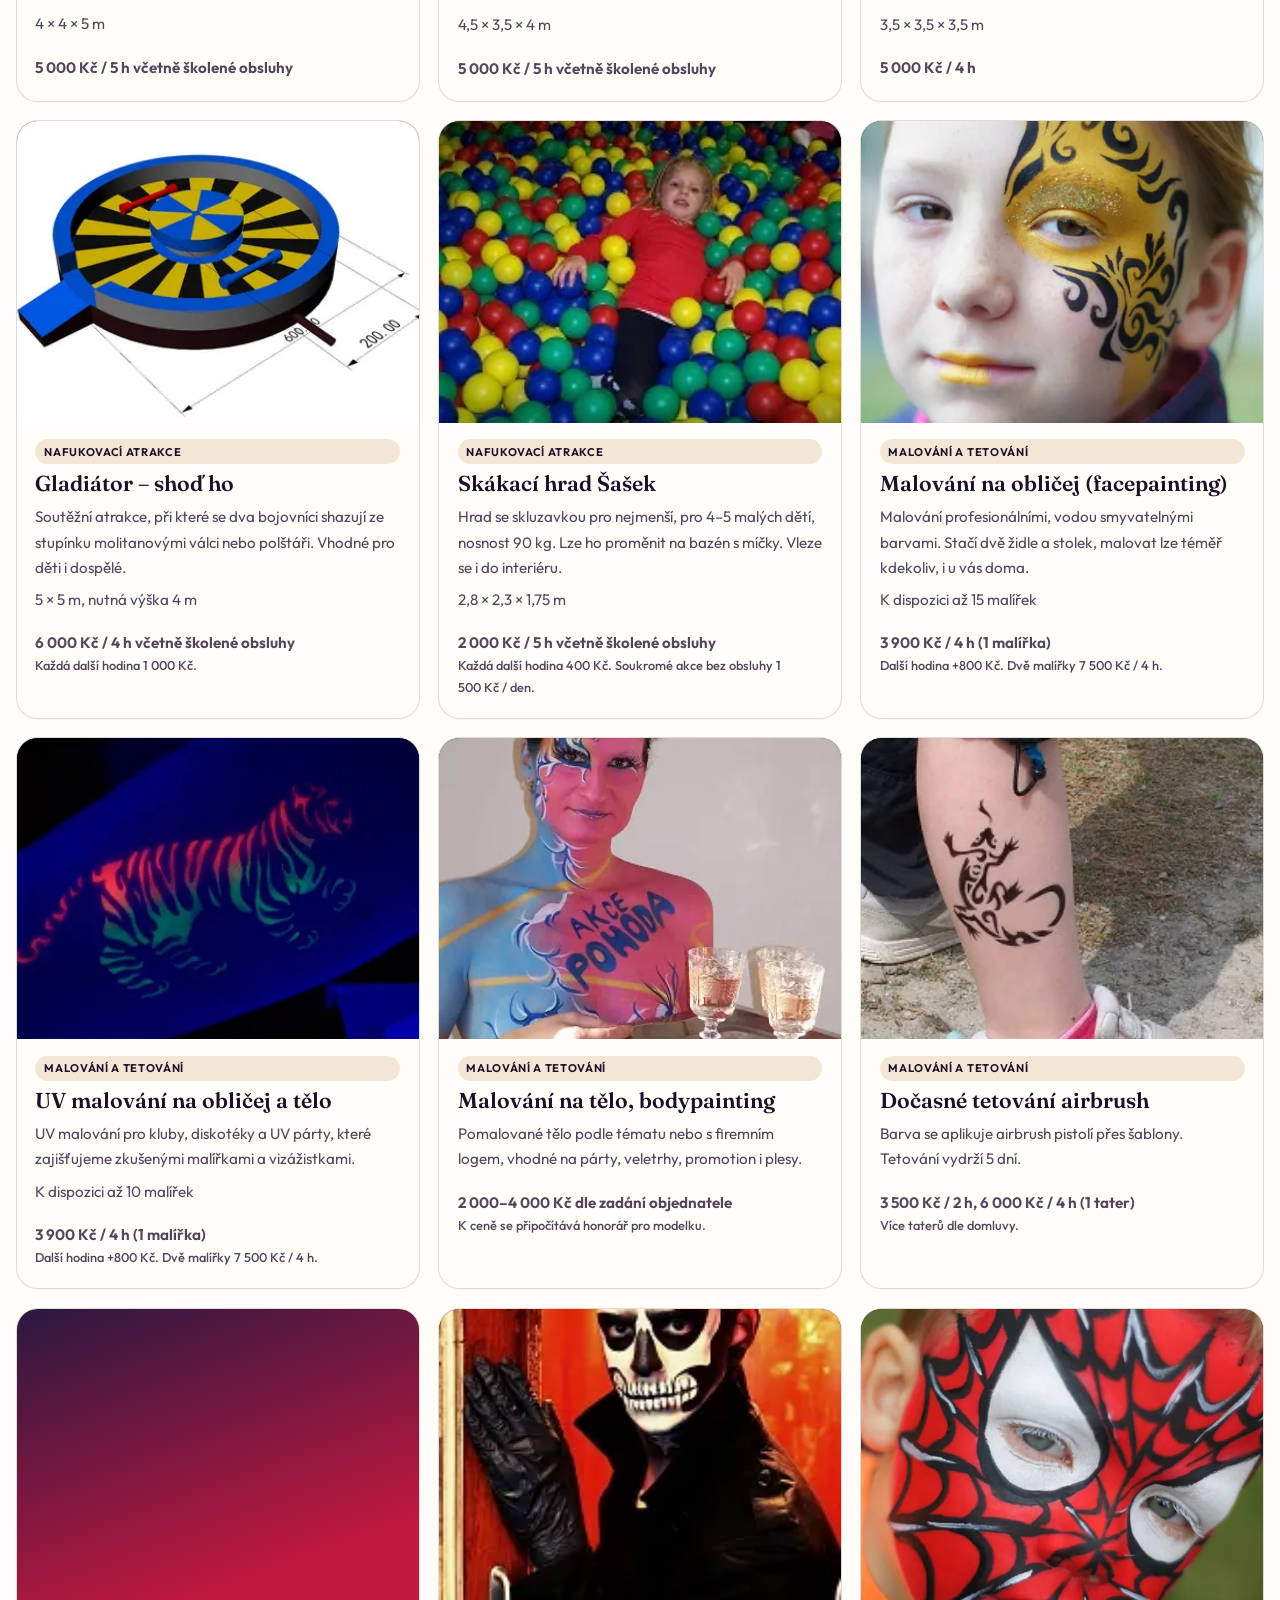
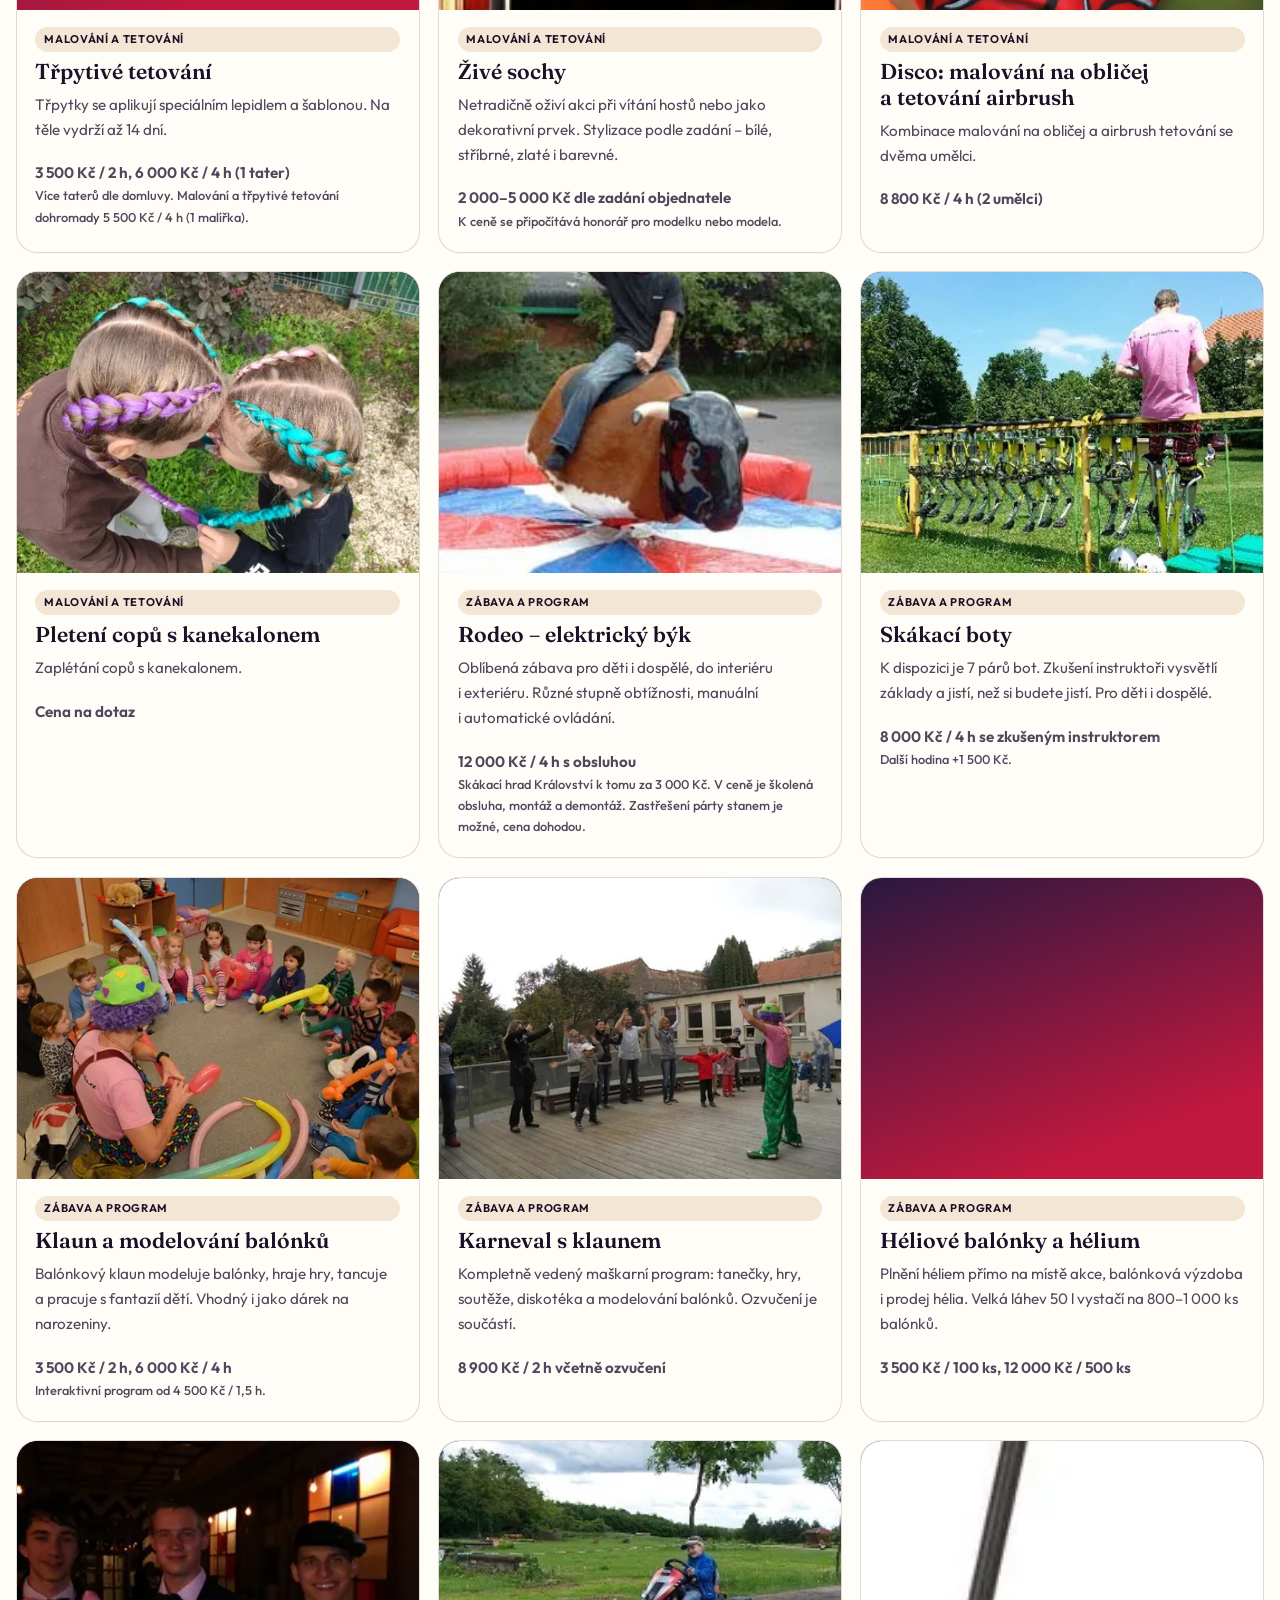
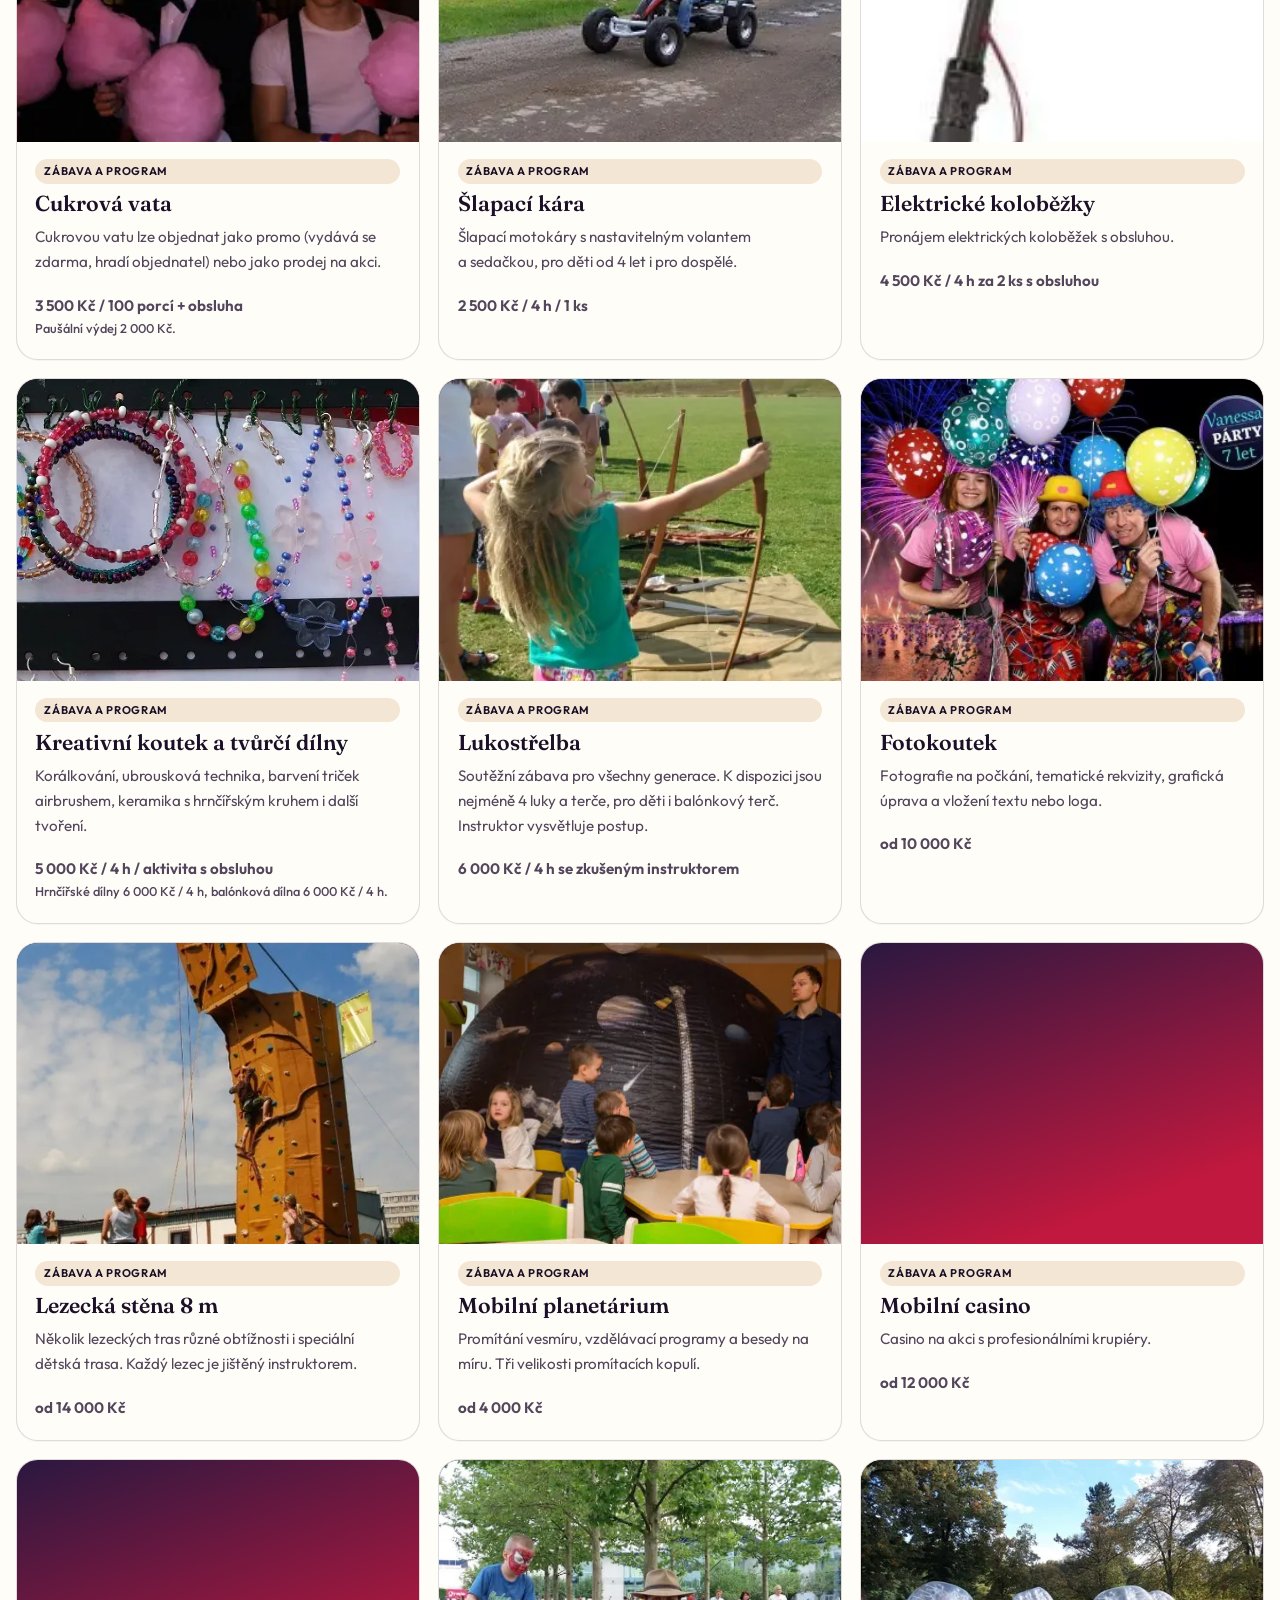
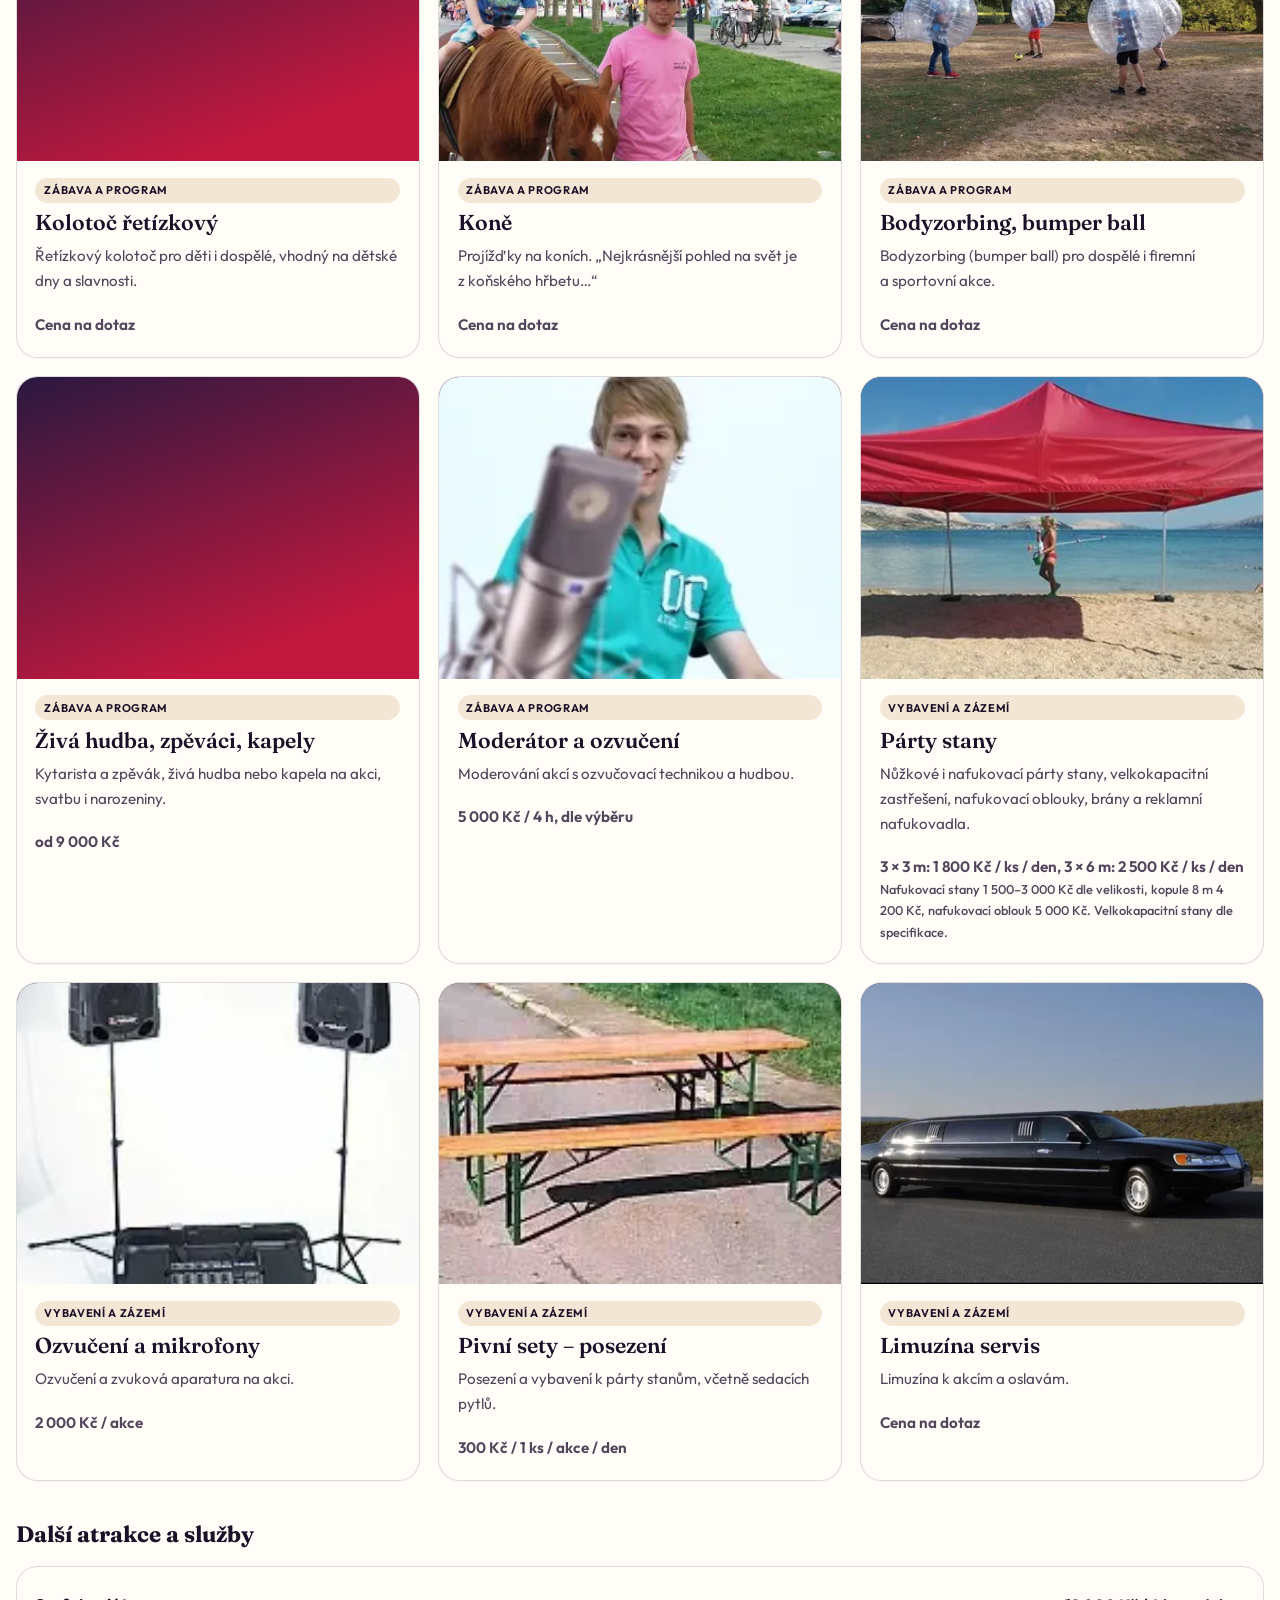
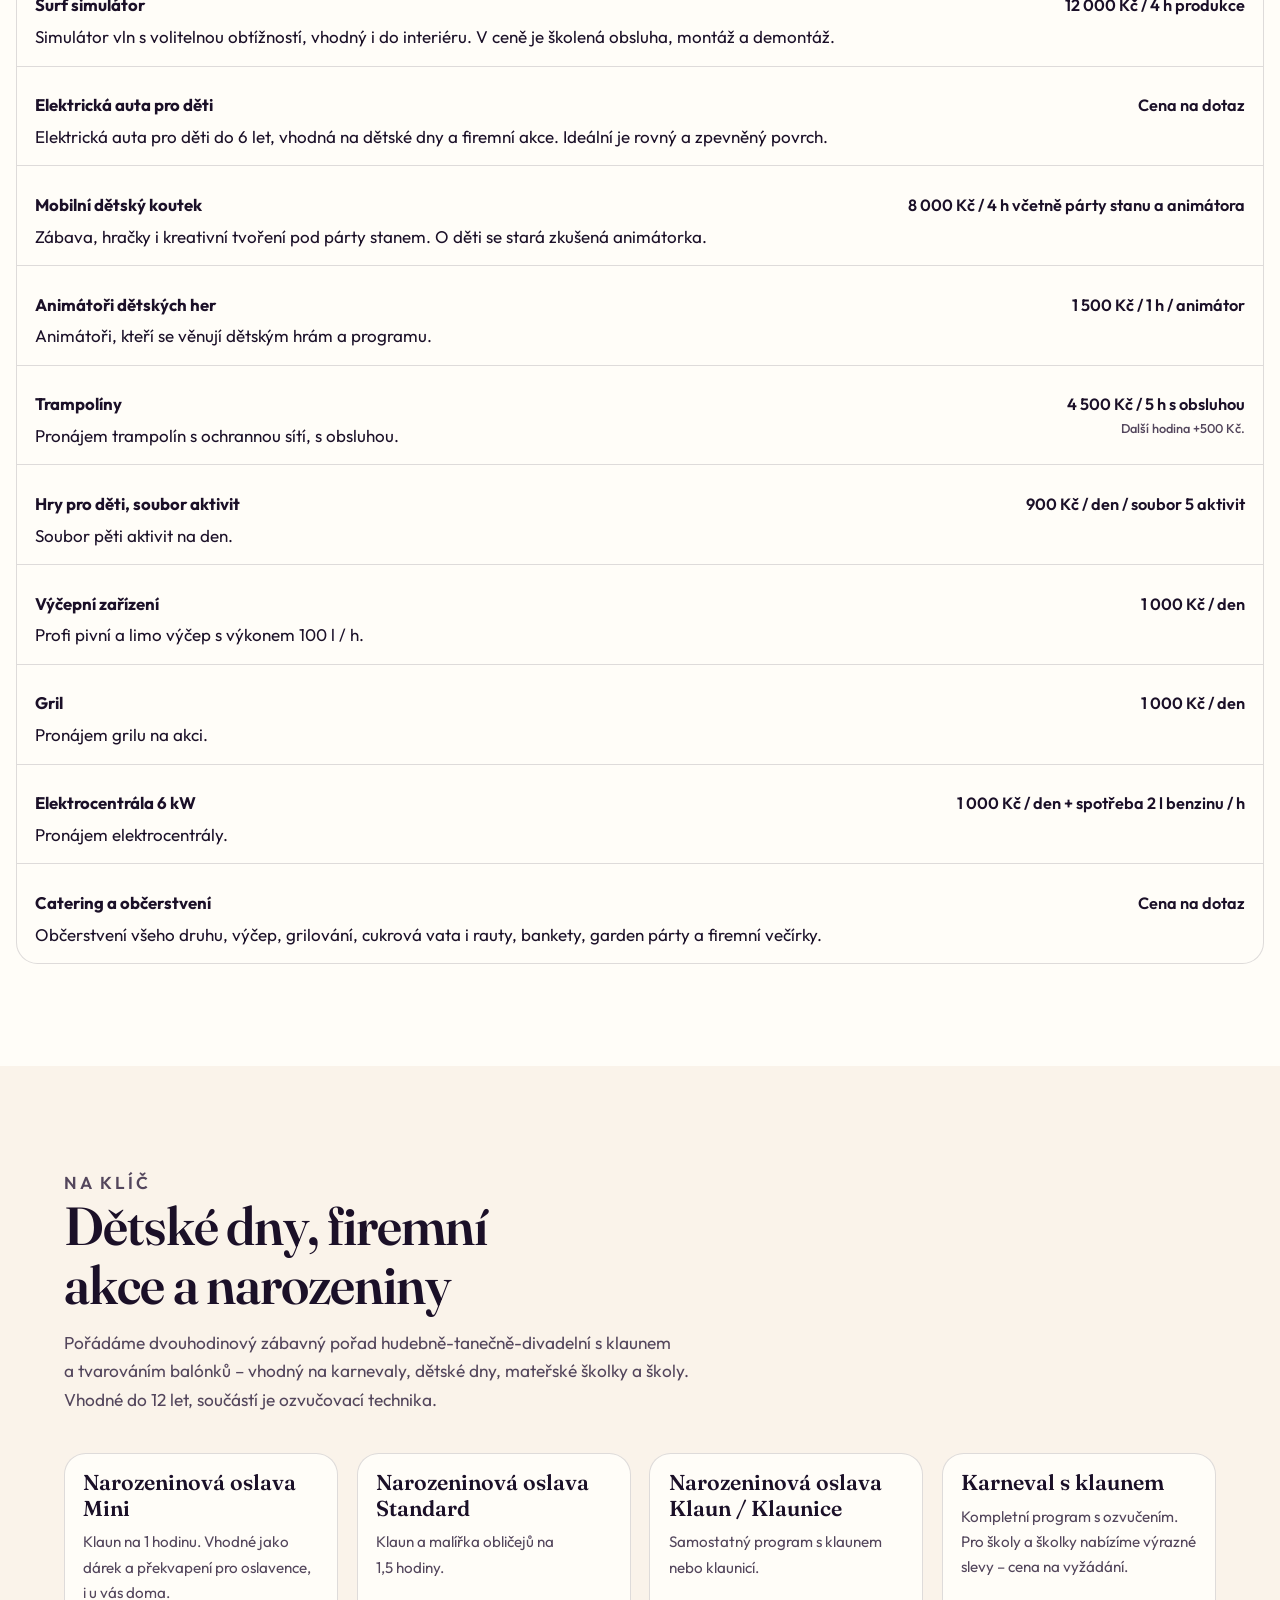
==== commit 09a520af: "Náhled Atrakce Pohoda: opravy QC (lightbox, rodeo, formulář, katalog)" ====
--- a/levne-atrakce/index.html
+++ b/levne-atrakce/index.html
@@ -23,7 +23,7 @@
   <meta property="og:title" content="Pronájem atrakcí – Atrakce Pohoda, Kuřim">
   <meta property="og:description" content="Pronájem skákacích hradů, malování na obličej, klaunů a dalších atrakcí pro děti i dospělé. Event agentura z Kuřimi.">
   <meta property="og:url" content="https://www.levne-atrakce.cz/">
-  <meta property="og:image" content="https://www.levne-atrakce.cz/img/og-image.jpg">
+  <meta property="og:image" content="https://pokornyj423-code.github.io/test-001-autoservis-sup/levne-atrakce/img/og-image.jpg">
   <meta property="og:image:width" content="1200">
   <meta property="og:image:height" content="630">
   <meta property="og:image:alt" content="Atrakce Gladiátor při západu slunce – Atrakce Pohoda">
@@ -94,7 +94,7 @@
     </div>
   </header>
 
-  <main id="obsah">
+  <main id="obsah" tabindex="-1">
     <section class="hero" aria-labelledby="hero-title">
       <div class="hero-media">
         <picture>
@@ -151,7 +151,7 @@
           <div class="facts">
             <p class="fact"><b>od roku 2008</b><span>živnost od 26.&nbsp;3.&nbsp;2008</span></p>
             <p class="fact"><b>Kuřim</b><span>U&nbsp;Stadionu 953/15</span></p>
-            <p class="fact"><b>70+ položek</b><span>atrakce a&nbsp;služby v&nbsp;katalogu</span></p>
+            <p class="fact"><b>70 položek</b><span>atrakce a&nbsp;služby v&nbsp;katalogu</span></p>
             <p class="fact"><b>vlastní vybavení</b><span>nejsme zprostředkovatelé</span></p>
           </div>
         </div>
@@ -179,35 +179,35 @@
         <a href="#atrakce-farma" class="reveal">
           <picture>
         <source type="image/webp" srcset="img/farma-6200-480.webp 480w, img/farma-6200-800.webp 800w" sizes="(max-width: 720px) 100vw, 50vw">
-        <img src="img/farma-6200.jpg" width="1000" height="750" alt="Zábavní centrum Farma" sizes="(max-width: 720px) 100vw, 50vw" loading="lazy" decoding="async">
+        <img src="img/farma-6200.jpg" width="1000" height="750" alt="" sizes="(max-width: 720px) 100vw, 50vw" loading="lazy" decoding="async">
       </picture>
           <span class="label">Farma</span>
         </a>
         <a href="#atrakce-safari" class="reveal">
           <picture>
         <source type="image/webp" srcset="img/safari-4836-480.webp 480w, img/safari-4836-800.webp 800w" sizes="(max-width: 720px) 50vw, 25vw">
-        <img src="img/safari-4836.jpg" width="1000" height="750" alt="Opičí dráha Safari" sizes="(max-width: 720px) 50vw, 25vw" loading="lazy" decoding="async">
+        <img src="img/safari-4836.jpg" width="1000" height="750" alt="" sizes="(max-width: 720px) 50vw, 25vw" loading="lazy" decoding="async">
       </picture>
           <span class="label">Opičí dráha Safari</span>
         </a>
         <a href="#atrakce-bezzubka" class="reveal">
           <picture>
         <source type="image/webp" srcset="img/bezzubka-7543-480.webp 480w, img/bezzubka-7543-800.webp 800w" sizes="(max-width: 720px) 50vw, 25vw">
-        <img src="img/bezzubka-7543.jpg" width="1000" height="750" alt="Skákací hrad Bezzubka" sizes="(max-width: 720px) 50vw, 25vw" loading="lazy" decoding="async">
+        <img src="img/bezzubka-7543.jpg" width="1000" height="750" alt="" sizes="(max-width: 720px) 50vw, 25vw" loading="lazy" decoding="async">
       </picture>
           <span class="label">Bezzubka</span>
         </a>
         <a href="#atrakce-jednorozec" class="reveal">
           <picture>
         <source type="image/webp" srcset="img/jednorozec-8153-480.webp 480w, img/jednorozec-8153-800.webp 800w" sizes="(max-width: 720px) 50vw, 25vw">
-        <img src="img/jednorozec-8153.jpg" width="1000" height="750" alt="Skákací hrad Jednorožec" sizes="(max-width: 720px) 50vw, 25vw" loading="lazy" decoding="async">
+        <img src="img/jednorozec-8153.jpg" width="1000" height="750" alt="" sizes="(max-width: 720px) 50vw, 25vw" loading="lazy" decoding="async">
       </picture>
           <span class="label">Jednorožec</span>
         </a>
         <a href="#atrakce-gladiator" class="reveal">
           <picture>
         <source type="image/webp" srcset="img/balicky-3-480.webp 480w, img/balicky-3-800.webp 800w, img/balicky-3-1200.webp 1200w, img/balicky-3-1600.webp 1600w, img/balicky-3-1920.webp 1920w" sizes="(max-width: 720px) 50vw, 25vw">
-        <img src="img/balicky-3-800.jpg" width="2016" height="1512" alt="Gladiátor při západu slunce" sizes="(max-width: 720px) 50vw, 25vw" loading="lazy" decoding="async">
+        <img src="img/balicky-3-800.jpg" width="2016" height="1512" alt="" sizes="(max-width: 720px) 50vw, 25vw" loading="lazy" decoding="async">
       </picture>
           <span class="label">Gladiátor</span>
         </a></div>
@@ -222,7 +222,10 @@
         <div class="cards">
 
     <article class="card reveal" data-cat="nafukovaci" id="atrakce-pohoda">
-      <div class="card-media is-empty" aria-hidden="true">Nafukovací skluzavka Pohoda</div>
+      <div class="card-media"><picture>
+        <source type="image/webp" srcset="img/skluzavka-pohoda-200.webp 200w" sizes="(max-width: 600px) 100vw, (max-width: 1024px) 50vw, 360px">
+        <img src="img/skluzavka-pohoda.jpg" width="200" height="173" alt="Nafukovací skluzavka Pohoda" sizes="(max-width: 600px) 100vw, (max-width: 1024px) 50vw, 360px" loading="lazy" decoding="async">
+      </picture></div>
       <div class="card-body">
         <span class="badge">Nafukovací atrakce</span>
         <h3>Nafukovací skluzavka Pohoda</h3>
@@ -235,7 +238,7 @@
     <article class="card reveal" data-cat="nafukovaci" id="atrakce-dzungle">
       <div class="card-media"><picture>
         <source type="image/webp" srcset="img/dzungle-stara-hut-461.webp 461w" sizes="(max-width: 600px) 100vw, (max-width: 1024px) 50vw, 360px">
-        <img src="img/dzungle-stara-hut.jpg" width="461" height="346" alt="Skákací hrad Džungle – fotografie z webu Atrakce Pohoda" sizes="(max-width: 600px) 100vw, (max-width: 1024px) 50vw, 360px" loading="lazy" decoding="async">
+        <img src="img/dzungle-stara-hut.jpg" width="461" height="346" alt="Skákací hrad Džungle" sizes="(max-width: 600px) 100vw, (max-width: 1024px) 50vw, 360px" loading="lazy" decoding="async">
       </picture></div>
       <div class="card-body">
         <span class="badge">Nafukovací atrakce</span>
@@ -249,19 +252,22 @@
     <article class="card reveal" data-cat="nafukovaci" id="atrakce-frozen">
       <div class="card-media"><picture>
         <source type="image/webp" srcset="img/frozen-hrad-480.webp 480w, img/frozen-hrad-800.webp 800w" sizes="(max-width: 600px) 100vw, (max-width: 1024px) 50vw, 360px">
-        <img src="img/frozen-hrad.jpg" width="960" height="720" alt="Skákací hrad se skluzavkou Frozen – Ledové království – fotografie z webu Atrakce Pohoda" sizes="(max-width: 600px) 100vw, (max-width: 1024px) 50vw, 360px" loading="lazy" decoding="async">
+        <img src="img/frozen-hrad.jpg" width="960" height="720" alt="Skákací hrad se skluzavkou Frozen – Ledové království" sizes="(max-width: 600px) 100vw, (max-width: 1024px) 50vw, 360px" loading="lazy" decoding="async">
       </picture></div>
       <div class="card-body">
         <span class="badge">Nafukovací atrakce</span>
         <h3>Skákací hrad se skluzavkou Frozen – Ledové království</h3>
-        <p>Hrad se skluzavkou na motivy oblíbené pohádky, s&nbsp;Elsou, Annou, Olafem i&nbsp;Kristoffem.</p>
+        <p>Hrad se skluzavkou na motivy oblíbené pohádky, s&nbsp;Elzou, Annou, Olafem i&nbsp;Krištofem.</p>
         <p class="meta">5 × 4 × 4&nbsp;m</p>
         <p class="price">5 500&nbsp;Kč&nbsp;/ 5&nbsp;h včetně školené obsluhy</p>
       </div>
     </article>
 
     <article class="card reveal" data-cat="nafukovaci" id="atrakce-party">
-      <div class="card-media is-empty" aria-hidden="true">Skákací hrad Párty</div>
+      <div class="card-media"><picture>
+        <source type="image/webp" srcset="img/party-hrad-160.webp 160w" sizes="(max-width: 600px) 100vw, (max-width: 1024px) 50vw, 360px">
+        <img src="img/party-hrad.jpg" width="160" height="210" alt="Skákací hrad Párty" sizes="(max-width: 600px) 100vw, (max-width: 1024px) 50vw, 360px" loading="lazy" decoding="async">
+      </picture></div>
       <div class="card-body">
         <span class="badge">Nafukovací atrakce</span>
         <h3>Skákací hrad Párty</h3>
@@ -274,7 +280,7 @@
     <article class="card reveal" data-cat="nafukovaci" id="atrakce-farma">
       <div class="card-media"><picture>
         <source type="image/webp" srcset="img/farma-6200-480.webp 480w, img/farma-6200-800.webp 800w" sizes="(max-width: 600px) 100vw, (max-width: 1024px) 50vw, 360px">
-        <img src="img/farma-6200.jpg" width="1000" height="750" alt="Zábavní centrum Farma – fotografie z webu Atrakce Pohoda" sizes="(max-width: 600px) 100vw, (max-width: 1024px) 50vw, 360px" loading="lazy" decoding="async">
+        <img src="img/farma-6200.jpg" width="1000" height="750" alt="Zábavní centrum Farma" sizes="(max-width: 600px) 100vw, (max-width: 1024px) 50vw, 360px" loading="lazy" decoding="async">
       </picture></div>
       <div class="card-body">
         <span class="badge">Nafukovací atrakce</span>
@@ -286,7 +292,10 @@
     </article>
 
     <article class="card reveal" data-cat="nafukovaci" id="atrakce-auta">
-      <div class="card-media is-empty" aria-hidden="true">Skluzavka velká Auta</div>
+      <div class="card-media"><picture>
+        <source type="image/webp" srcset="img/dvojskluzavka-auta-173.webp 173w" sizes="(max-width: 600px) 100vw, (max-width: 1024px) 50vw, 360px">
+        <img src="img/dvojskluzavka-auta.jpg" width="173" height="231" alt="Skluzavka velká Auta" sizes="(max-width: 600px) 100vw, (max-width: 1024px) 50vw, 360px" loading="lazy" decoding="async">
+      </picture></div>
       <div class="card-body">
         <span class="badge">Nafukovací atrakce</span>
         <h3>Skluzavka velká Auta</h3>
@@ -299,7 +308,7 @@
     <article class="card reveal" data-cat="nafukovaci" id="atrakce-safari">
       <div class="card-media"><picture>
         <source type="image/webp" srcset="img/safari-4836-480.webp 480w, img/safari-4836-800.webp 800w" sizes="(max-width: 600px) 100vw, (max-width: 1024px) 50vw, 360px">
-        <img src="img/safari-4836.jpg" width="1000" height="750" alt="Opičí dráha Safari – fotografie z webu Atrakce Pohoda" sizes="(max-width: 600px) 100vw, (max-width: 1024px) 50vw, 360px" loading="lazy" decoding="async">
+        <img src="img/safari-4836.jpg" width="1000" height="750" alt="Opičí dráha Safari" sizes="(max-width: 600px) 100vw, (max-width: 1024px) 50vw, 360px" loading="lazy" decoding="async">
       </picture></div>
       <div class="card-body">
         <span class="badge">Nafukovací atrakce</span>
@@ -311,10 +320,13 @@
     </article>
 
     <article class="card reveal" data-cat="nafukovaci" id="atrakce-kure">
-      <div class="card-media is-empty" aria-hidden="true">Skákací hrad se skluzavkami Kuře</div>
-      <div class="card-body">
-        <span class="badge">Nafukovací atrakce</span>
-        <h3>Skákací hrad se skluzavkami Kuře</h3>
+      <div class="card-media"><picture>
+        <source type="image/webp" srcset="img/kure-skluzavky-231.webp 231w" sizes="(max-width: 600px) 100vw, (max-width: 1024px) 50vw, 360px">
+        <img src="img/kure-skluzavky.jpg" width="231" height="173" alt="Skákací hrad se skluzavkami Kuřátko" sizes="(max-width: 600px) 100vw, (max-width: 1024px) 50vw, 360px" loading="lazy" decoding="async">
+      </picture></div>
+      <div class="card-body">
+        <span class="badge">Nafukovací atrakce</span>
+        <h3>Skákací hrad se skluzavkami Kuřátko</h3>
         <p>Zastřešený prostorný hrad se dvěma skluzavkami – hopsání, šplhání i&nbsp;klouzání v&nbsp;jedné atrakci.</p>
         <p class="meta">7 × 5,5 × 4&nbsp;m</p>
         <p class="price">5 500&nbsp;Kč&nbsp;/ 5&nbsp;h včetně školené obsluhy</p>
@@ -322,7 +334,10 @@
     </article>
 
     <article class="card reveal" data-cat="nafukovaci" id="atrakce-konik">
-      <div class="card-media is-empty" aria-hidden="true">Skákací hrad se skluzavkou Koník</div>
+      <div class="card-media"><picture>
+        <source type="image/webp" srcset="img/konik-231.webp 231w" sizes="(max-width: 600px) 100vw, (max-width: 1024px) 50vw, 360px">
+        <img src="img/konik.jpg" width="231" height="173" alt="Skákací hrad se skluzavkou Koník" sizes="(max-width: 600px) 100vw, (max-width: 1024px) 50vw, 360px" loading="lazy" decoding="async">
+      </picture></div>
       <div class="card-body">
         <span class="badge">Nafukovací atrakce</span>
         <h3>Skákací hrad se skluzavkou Koník</h3>
@@ -335,7 +350,7 @@
     <article class="card reveal" data-cat="nafukovaci" id="atrakce-kralovstvi">
       <div class="card-media"><picture>
         <source type="image/webp" srcset="img/kralovstvi-2-480.webp 480w, img/kralovstvi-2-800.webp 800w" sizes="(max-width: 600px) 100vw, (max-width: 1024px) 50vw, 360px">
-        <img src="img/kralovstvi-2.jpg" width="1197" height="673" alt="Skákací hrad Království – fotografie z webu Atrakce Pohoda" sizes="(max-width: 600px) 100vw, (max-width: 1024px) 50vw, 360px" loading="lazy" decoding="async">
+        <img src="img/kralovstvi-2.jpg" width="1197" height="673" alt="Skákací hrad Království" sizes="(max-width: 600px) 100vw, (max-width: 1024px) 50vw, 360px" loading="lazy" decoding="async">
       </picture></div>
       <div class="card-body">
         <span class="badge">Nafukovací atrakce</span>
@@ -349,7 +364,7 @@
     <article class="card reveal" data-cat="nafukovaci" id="atrakce-bezzubka">
       <div class="card-media"><picture>
         <source type="image/webp" srcset="img/bezzubka-7543-480.webp 480w, img/bezzubka-7543-800.webp 800w" sizes="(max-width: 600px) 100vw, (max-width: 1024px) 50vw, 360px">
-        <img src="img/bezzubka-7543.jpg" width="1000" height="750" alt="Skákací hrad se skluzavkou Bezzubka – fotografie z webu Atrakce Pohoda" sizes="(max-width: 600px) 100vw, (max-width: 1024px) 50vw, 360px" loading="lazy" decoding="async">
+        <img src="img/bezzubka-7543.jpg" width="1000" height="750" alt="Skákací hrad se skluzavkou Bezzubka" sizes="(max-width: 600px) 100vw, (max-width: 1024px) 50vw, 360px" loading="lazy" decoding="async">
       </picture></div>
       <div class="card-body">
         <span class="badge">Nafukovací atrakce</span>
@@ -363,7 +378,7 @@
     <article class="card reveal" data-cat="nafukovaci" id="atrakce-dinosaurus">
       <div class="card-media"><picture>
         <source type="image/webp" srcset="img/dinosaurus-6173-480.webp 480w, img/dinosaurus-6173-800.webp 800w" sizes="(max-width: 600px) 100vw, (max-width: 1024px) 50vw, 360px">
-        <img src="img/dinosaurus-6173.jpg" width="1000" height="750" alt="Skákací hrad se skluzavkou Dinosaurus – fotografie z webu Atrakce Pohoda" sizes="(max-width: 600px) 100vw, (max-width: 1024px) 50vw, 360px" loading="lazy" decoding="async">
+        <img src="img/dinosaurus-6173.jpg" width="1000" height="750" alt="Skákací hrad se skluzavkou Dinosaurus" sizes="(max-width: 600px) 100vw, (max-width: 1024px) 50vw, 360px" loading="lazy" decoding="async">
       </picture></div>
       <div class="card-body">
         <span class="badge">Nafukovací atrakce</span>
@@ -377,7 +392,7 @@
     <article class="card reveal" data-cat="nafukovaci" id="atrakce-jednorozec">
       <div class="card-media"><picture>
         <source type="image/webp" srcset="img/jednorozec-8153-480.webp 480w, img/jednorozec-8153-800.webp 800w" sizes="(max-width: 600px) 100vw, (max-width: 1024px) 50vw, 360px">
-        <img src="img/jednorozec-8153.jpg" width="1000" height="750" alt="Skákací hrad Jednorožec – fotografie z webu Atrakce Pohoda" sizes="(max-width: 600px) 100vw, (max-width: 1024px) 50vw, 360px" loading="lazy" decoding="async">
+        <img src="img/jednorozec-8153.jpg" width="1000" height="750" alt="Skákací hrad Jednorožec" sizes="(max-width: 600px) 100vw, (max-width: 1024px) 50vw, 360px" loading="lazy" decoding="async">
       </picture></div>
       <div class="card-body">
         <span class="badge">Nafukovací atrakce</span>
@@ -391,7 +406,7 @@
     <article class="card reveal" data-cat="nafukovaci" id="atrakce-smoulove">
       <div class="card-media"><picture>
         <source type="image/webp" srcset="img/smoulove-466.webp 466w" sizes="(max-width: 600px) 100vw, (max-width: 1024px) 50vw, 360px">
-        <img src="img/smoulove.jpg" width="466" height="262" alt="Skákací hrad Šmoulové – fotografie z webu Atrakce Pohoda" sizes="(max-width: 600px) 100vw, (max-width: 1024px) 50vw, 360px" loading="lazy" decoding="async">
+        <img src="img/smoulove.jpg" width="466" height="262" alt="Skákací hrad Šmoulové" sizes="(max-width: 600px) 100vw, (max-width: 1024px) 50vw, 360px" loading="lazy" decoding="async">
       </picture></div>
       <div class="card-body">
         <span class="badge">Nafukovací atrakce</span>
@@ -405,12 +420,12 @@
     <article class="card reveal" data-cat="nafukovaci" id="atrakce-domecek">
       <div class="card-media"><picture>
         <source type="image/webp" srcset="img/domecek-466.webp 466w" sizes="(max-width: 600px) 100vw, (max-width: 1024px) 50vw, 360px">
-        <img src="img/domecek.jpg" width="466" height="262" alt="Skákací hrad Domeček – fotografie z webu Atrakce Pohoda" sizes="(max-width: 600px) 100vw, (max-width: 1024px) 50vw, 360px" loading="lazy" decoding="async">
+        <img src="img/domecek.jpg" width="466" height="262" alt="Skákací hrad Domeček" sizes="(max-width: 600px) 100vw, (max-width: 1024px) 50vw, 360px" loading="lazy" decoding="async">
       </picture></div>
       <div class="card-body">
         <span class="badge">Nafukovací atrakce</span>
         <h3>Skákací hrad Domeček</h3>
-        <p>Hrad ve tvaru domečku se stříškou a&nbsp;skluzavkou, která chrání před sluncem nebo drobným deštěm.</p>
+        <p>Hrad ve tvaru domečku se skluzavkou a&nbsp;stříškou, která chrání před sluncem i&nbsp;drobným deštěm.</p>
         <p class="meta">4 × 6 × 4&nbsp;m</p>
         <p class="price">5 000&nbsp;Kč&nbsp;/ 5&nbsp;h včetně školené obsluhy</p>
       </div>
@@ -419,7 +434,7 @@
     <article class="card reveal" data-cat="nafukovaci" id="atrakce-krokodyl">
       <div class="card-media"><picture>
         <source type="image/webp" srcset="img/krokodyl-466.webp 466w" sizes="(max-width: 600px) 100vw, (max-width: 1024px) 50vw, 360px">
-        <img src="img/krokodyl.jpg" width="466" height="262" alt="Skákací hrad Krokodýl – fotografie z webu Atrakce Pohoda" sizes="(max-width: 600px) 100vw, (max-width: 1024px) 50vw, 360px" loading="lazy" decoding="async">
+        <img src="img/krokodyl.jpg" width="466" height="262" alt="Skákací hrad Krokodýl" sizes="(max-width: 600px) 100vw, (max-width: 1024px) 50vw, 360px" loading="lazy" decoding="async">
       </picture></div>
       <div class="card-body">
         <span class="badge">Nafukovací atrakce</span>
@@ -433,7 +448,7 @@
     <article class="card reveal" data-cat="nafukovaci" id="atrakce-mimoni-skluz">
       <div class="card-media"><picture>
         <source type="image/webp" srcset="img/mimoni-combo-480.webp 480w" sizes="(max-width: 600px) 100vw, (max-width: 1024px) 50vw, 360px">
-        <img src="img/mimoni-combo.jpg" width="661" height="598" alt="Skákací hrad se skluzavkou Mimoni – fotografie z webu Atrakce Pohoda" sizes="(max-width: 600px) 100vw, (max-width: 1024px) 50vw, 360px" loading="lazy" decoding="async">
+        <img src="img/mimoni-combo.jpg" width="661" height="598" alt="Skákací hrad se skluzavkou Mimoni" sizes="(max-width: 600px) 100vw, (max-width: 1024px) 50vw, 360px" loading="lazy" decoding="async">
       </picture></div>
       <div class="card-body">
         <span class="badge">Nafukovací atrakce</span>
@@ -447,7 +462,7 @@
     <article class="card reveal" data-cat="nafukovaci" id="atrakce-spiderman">
       <div class="card-media"><picture>
         <source type="image/webp" srcset="img/spiderman-480.webp 480w" sizes="(max-width: 600px) 100vw, (max-width: 1024px) 50vw, 360px">
-        <img src="img/spiderman.jpg" width="661" height="541" alt="Skákací hrad se skluzavkou Spiderman – fotografie z webu Atrakce Pohoda" sizes="(max-width: 600px) 100vw, (max-width: 1024px) 50vw, 360px" loading="lazy" decoding="async">
+        <img src="img/spiderman.jpg" width="661" height="541" alt="Skákací hrad se skluzavkou Spiderman" sizes="(max-width: 600px) 100vw, (max-width: 1024px) 50vw, 360px" loading="lazy" decoding="async">
       </picture></div>
       <div class="card-body">
         <span class="badge">Nafukovací atrakce</span>
@@ -461,7 +476,7 @@
     <article class="card reveal" data-cat="nafukovaci" id="atrakce-hasici-skluz">
       <div class="card-media"><picture>
         <source type="image/webp" srcset="img/hasici-skluzavka-480.webp 480w, img/hasici-skluzavka-800.webp 800w" sizes="(max-width: 600px) 100vw, (max-width: 1024px) 50vw, 360px">
-        <img src="img/hasici-skluzavka.jpg" width="1000" height="436" alt="Skluzavka Hasičské auto – fotografie z webu Atrakce Pohoda" sizes="(max-width: 600px) 100vw, (max-width: 1024px) 50vw, 360px" loading="lazy" decoding="async">
+        <img src="img/hasici-skluzavka.jpg" width="1000" height="436" alt="Skluzavka Hasičské auto" sizes="(max-width: 600px) 100vw, (max-width: 1024px) 50vw, 360px" loading="lazy" decoding="async">
       </picture></div>
       <div class="card-body">
         <span class="badge">Nafukovací atrakce</span>
@@ -475,7 +490,7 @@
     <article class="card reveal" data-cat="nafukovaci" id="atrakce-spongebob">
       <div class="card-media"><picture>
         <source type="image/webp" srcset="img/spongebob-480.webp 480w" sizes="(max-width: 600px) 100vw, (max-width: 1024px) 50vw, 360px">
-        <img src="img/spongebob.jpg" width="661" height="690" alt="Skákací hrad Spongebob – fotografie z webu Atrakce Pohoda" sizes="(max-width: 600px) 100vw, (max-width: 1024px) 50vw, 360px" loading="lazy" decoding="async">
+        <img src="img/spongebob.jpg" width="661" height="690" alt="Skákací hrad Spongebob" sizes="(max-width: 600px) 100vw, (max-width: 1024px) 50vw, 360px" loading="lazy" decoding="async">
       </picture></div>
       <div class="card-body">
         <span class="badge">Nafukovací atrakce</span>
@@ -489,7 +504,7 @@
     <article class="card reveal" data-cat="nafukovaci" id="atrakce-doba-ledova">
       <div class="card-media"><picture>
         <source type="image/webp" srcset="img/doba-ledova-480.webp 480w" sizes="(max-width: 600px) 100vw, (max-width: 1024px) 50vw, 360px">
-        <img src="img/doba-ledova.jpg" width="720" height="960" alt="Skákací hrad Doba ledová – fotografie z webu Atrakce Pohoda" sizes="(max-width: 600px) 100vw, (max-width: 1024px) 50vw, 360px" loading="lazy" decoding="async">
+        <img src="img/doba-ledova.jpg" width="720" height="960" alt="Skákací hrad Doba ledová" sizes="(max-width: 600px) 100vw, (max-width: 1024px) 50vw, 360px" loading="lazy" decoding="async">
       </picture></div>
       <div class="card-body">
         <span class="badge">Nafukovací atrakce</span>
@@ -503,7 +518,7 @@
     <article class="card reveal" data-cat="nafukovaci" id="atrakce-mimoni">
       <div class="card-media"><picture>
         <source type="image/webp" srcset="img/mimoni-480.webp 480w" sizes="(max-width: 600px) 100vw, (max-width: 1024px) 50vw, 360px">
-        <img src="img/mimoni.jpg" width="661" height="698" alt="Skákací hrad Mimoni – fotografie z webu Atrakce Pohoda" sizes="(max-width: 600px) 100vw, (max-width: 1024px) 50vw, 360px" loading="lazy" decoding="async">
+        <img src="img/mimoni.jpg" width="661" height="698" alt="Skákací hrad Mimoni" sizes="(max-width: 600px) 100vw, (max-width: 1024px) 50vw, 360px" loading="lazy" decoding="async">
       </picture></div>
       <div class="card-body">
         <span class="badge">Nafukovací atrakce</span>
@@ -517,7 +532,7 @@
     <article class="card reveal" data-cat="nafukovaci" id="atrakce-madagaskar">
       <div class="card-media"><picture>
         <source type="image/webp" srcset="img/madagaskar-480.webp 480w" sizes="(max-width: 600px) 100vw, (max-width: 1024px) 50vw, 360px">
-        <img src="img/madagaskar.jpg" width="661" height="496" alt="Skákací hrad Madagaskar – fotografie z webu Atrakce Pohoda" sizes="(max-width: 600px) 100vw, (max-width: 1024px) 50vw, 360px" loading="lazy" decoding="async">
+        <img src="img/madagaskar.jpg" width="661" height="496" alt="Skákací hrad Madagaskar" sizes="(max-width: 600px) 100vw, (max-width: 1024px) 50vw, 360px" loading="lazy" decoding="async">
       </picture></div>
       <div class="card-body">
         <span class="badge">Nafukovací atrakce</span>
@@ -531,7 +546,7 @@
     <article class="card reveal" data-cat="nafukovaci" id="atrakce-nemo">
       <div class="card-media"><picture>
         <source type="image/webp" srcset="img/nemo-480.webp 480w, img/nemo-800.webp 800w" sizes="(max-width: 600px) 100vw, (max-width: 1024px) 50vw, 360px">
-        <img src="img/nemo.jpg" width="960" height="720" alt="Zábavné centrum Hledá se Nemo – fotografie z webu Atrakce Pohoda" sizes="(max-width: 600px) 100vw, (max-width: 1024px) 50vw, 360px" loading="lazy" decoding="async">
+        <img src="img/nemo.jpg" width="960" height="720" alt="Zábavné centrum Hledá se Nemo" sizes="(max-width: 600px) 100vw, (max-width: 1024px) 50vw, 360px" loading="lazy" decoding="async">
       </picture></div>
       <div class="card-body">
         <span class="badge">Nafukovací atrakce</span>
@@ -545,7 +560,7 @@
     <article class="card reveal" data-cat="nafukovaci" id="atrakce-hasici-hrad">
       <div class="card-media"><picture>
         <source type="image/webp" srcset="img/hasici-hrad-480.webp 480w" sizes="(max-width: 600px) 100vw, (max-width: 1024px) 50vw, 360px">
-        <img src="img/hasici-hrad.jpg" width="661" height="681" alt="Skákací hrad Hasiči – fotografie z webu Atrakce Pohoda" sizes="(max-width: 600px) 100vw, (max-width: 1024px) 50vw, 360px" loading="lazy" decoding="async">
+        <img src="img/hasici-hrad.jpg" width="661" height="681" alt="Skákací hrad Hasiči" sizes="(max-width: 600px) 100vw, (max-width: 1024px) 50vw, 360px" loading="lazy" decoding="async">
       </picture></div>
       <div class="card-body">
         <span class="badge">Nafukovací atrakce</span>
@@ -559,11 +574,11 @@
     <article class="card reveal" data-cat="nafukovaci" id="atrakce-elza">
       <div class="card-media"><picture>
         <source type="image/webp" srcset="img/elza-mini-480.webp 480w, img/elza-mini-800.webp 800w" sizes="(max-width: 600px) 100vw, (max-width: 1024px) 50vw, 360px">
-        <img src="img/elza-mini.jpg" width="960" height="720" alt="Skákací hrad se skluzavkou mini – Ledové království Elsa – fotografie z webu Atrakce Pohoda" sizes="(max-width: 600px) 100vw, (max-width: 1024px) 50vw, 360px" loading="lazy" decoding="async">
-      </picture></div>
-      <div class="card-body">
-        <span class="badge">Nafukovací atrakce</span>
-        <h3>Skákací hrad se skluzavkou mini – Ledové království Elsa</h3>
+        <img src="img/elza-mini.jpg" width="960" height="720" alt="Skákací hrad se skluzavkou mini – Ledové království Elza" sizes="(max-width: 600px) 100vw, (max-width: 1024px) 50vw, 360px" loading="lazy" decoding="async">
+      </picture></div>
+      <div class="card-body">
+        <span class="badge">Nafukovací atrakce</span>
+        <h3>Skákací hrad se skluzavkou mini – Ledové království Elza</h3>
         <p>Menší hrad se skluzavkou s&nbsp;Elsou a&nbsp;Annou.</p>
         <p class="meta">4,5 × 3,5 × 4&nbsp;m</p>
         <p class="price">5 000&nbsp;Kč&nbsp;/ 5&nbsp;h včetně školené obsluhy</p>
@@ -573,7 +588,7 @@
     <article class="card reveal" data-cat="nafukovaci" id="atrakce-terc">
       <div class="card-media"><picture>
         <source type="image/webp" srcset="img/nafukovaci-terc-480.webp 480w" sizes="(max-width: 600px) 100vw, (max-width: 1024px) 50vw, 360px">
-        <img src="img/nafukovaci-terc.jpg" width="720" height="960" alt="Nafukovací fotbalový terč – fotografie z webu Atrakce Pohoda" sizes="(max-width: 600px) 100vw, (max-width: 1024px) 50vw, 360px" loading="lazy" decoding="async">
+        <img src="img/nafukovaci-terc.jpg" width="720" height="960" alt="Nafukovací fotbalový terč" sizes="(max-width: 600px) 100vw, (max-width: 1024px) 50vw, 360px" loading="lazy" decoding="async">
       </picture></div>
       <div class="card-body">
         <span class="badge">Nafukovací atrakce</span>
@@ -587,7 +602,7 @@
     <article class="card reveal" data-cat="nafukovaci" id="atrakce-gladiator">
       <div class="card-media"><picture>
         <source type="image/webp" srcset="img/gladiator-480.webp 480w, img/gladiator-800.webp 800w, img/gladiator-1200.webp 1200w" sizes="(max-width: 600px) 100vw, (max-width: 1024px) 50vw, 360px">
-        <img src="img/gladiator.jpg" width="1260" height="766" alt="Gladiátor – shoď ho – fotografie z webu Atrakce Pohoda" sizes="(max-width: 600px) 100vw, (max-width: 1024px) 50vw, 360px" loading="lazy" decoding="async">
+        <img src="img/gladiator.jpg" width="1260" height="766" alt="Gladiátor – shoď ho" sizes="(max-width: 600px) 100vw, (max-width: 1024px) 50vw, 360px" loading="lazy" decoding="async">
       </picture></div>
       <div class="card-body">
         <span class="badge">Nafukovací atrakce</span>
@@ -599,7 +614,10 @@
     </article>
 
     <article class="card reveal" data-cat="nafukovaci" id="atrakce-sasek">
-      <div class="card-media is-empty" aria-hidden="true">Skákací hrad Šašek</div>
+      <div class="card-media"><picture>
+        <source type="image/webp" srcset="img/sasek-2-231.webp 231w" sizes="(max-width: 600px) 100vw, (max-width: 1024px) 50vw, 360px">
+        <img src="img/sasek-2.jpg" width="231" height="173" alt="Skákací hrad Šašek" sizes="(max-width: 600px) 100vw, (max-width: 1024px) 50vw, 360px" loading="lazy" decoding="async">
+      </picture></div>
       <div class="card-body">
         <span class="badge">Nafukovací atrakce</span>
         <h3>Skákací hrad Šašek</h3>
@@ -612,7 +630,7 @@
     <article class="card reveal" data-cat="bodyart" id="atrakce-face">
       <div class="card-media"><picture>
         <source type="image/webp" srcset="img/home-3-480.webp 480w, img/home-3-800.webp 800w" sizes="(max-width: 600px) 100vw, (max-width: 1024px) 50vw, 360px">
-        <img src="img/home-3.jpg" width="852" height="1280" alt="Malování na obličej (facepainting) – fotografie z webu Atrakce Pohoda" sizes="(max-width: 600px) 100vw, (max-width: 1024px) 50vw, 360px" loading="lazy" decoding="async">
+        <img src="img/home-3.jpg" width="852" height="1280" alt="Malování na obličej (facepainting)" sizes="(max-width: 600px) 100vw, (max-width: 1024px) 50vw, 360px" loading="lazy" decoding="async">
       </picture></div>
       <div class="card-body">
         <span class="badge">Malování a tetování</span>
@@ -626,12 +644,12 @@
     <article class="card reveal" data-cat="bodyart" id="atrakce-uv">
       <div class="card-media"><picture>
         <source type="image/webp" srcset="img/uv-party-2-346.webp 346w" sizes="(max-width: 600px) 100vw, (max-width: 1024px) 50vw, 360px">
-        <img src="img/uv-party-2.jpg" width="346" height="260" alt="UV malování na obličej a tělo – fotografie z webu Atrakce Pohoda" sizes="(max-width: 600px) 100vw, (max-width: 1024px) 50vw, 360px" loading="lazy" decoding="async">
+        <img src="img/uv-party-2.jpg" width="346" height="260" alt="UV malování na obličej a tělo" sizes="(max-width: 600px) 100vw, (max-width: 1024px) 50vw, 360px" loading="lazy" decoding="async">
       </picture></div>
       <div class="card-body">
         <span class="badge">Malování a tetování</span>
         <h3>UV malování na obličej a&nbsp;tělo</h3>
-        <p>UV malování pro kluby, diskotéky a&nbsp;UV párty, které zajišťují zkušené malířky a&nbsp;vizážistky.</p>
+        <p>UV malování pro kluby, diskotéky a&nbsp;UV párty, které zajišťujeme zkušenými malířkami a&nbsp;vizážistkami.</p>
         <p class="meta">K dispozici až 10 malířek</p>
         <p class="price">3 900&nbsp;Kč&nbsp;/ 4&nbsp;h (1 malířka)<small>Další hodina +800&nbsp;Kč. Dvě malířky 7 500&nbsp;Kč&nbsp;/ 4&nbsp;h.</small></p>
       </div>
@@ -640,7 +658,7 @@
     <article class="card reveal" data-cat="bodyart" id="atrakce-bodypainting">
       <div class="card-media"><picture>
         <source type="image/webp" srcset="img/bodypainting-346.webp 346w" sizes="(max-width: 600px) 100vw, (max-width: 1024px) 50vw, 360px">
-        <img src="img/bodypainting.jpg" width="346" height="461" alt="Malování na tělo, bodypainting – fotografie z webu Atrakce Pohoda" sizes="(max-width: 600px) 100vw, (max-width: 1024px) 50vw, 360px" loading="lazy" decoding="async">
+        <img src="img/bodypainting.jpg" width="346" height="461" alt="Malování na tělo, bodypainting" sizes="(max-width: 600px) 100vw, (max-width: 1024px) 50vw, 360px" loading="lazy" decoding="async">
       </picture></div>
       <div class="card-body">
         <span class="badge">Malování a tetování</span>
@@ -654,7 +672,7 @@
     <article class="card reveal" data-cat="bodyart" id="atrakce-airbrush">
       <div class="card-media"><picture>
         <source type="image/webp" srcset="img/airbrush-3-260.webp 260w" sizes="(max-width: 600px) 100vw, (max-width: 1024px) 50vw, 360px">
-        <img src="img/airbrush-3.jpg" width="260" height="346" alt="Dočasné tetování airbrush – fotografie z webu Atrakce Pohoda" sizes="(max-width: 600px) 100vw, (max-width: 1024px) 50vw, 360px" loading="lazy" decoding="async">
+        <img src="img/airbrush-3.jpg" width="260" height="346" alt="Dočasné tetování airbrush" sizes="(max-width: 600px) 100vw, (max-width: 1024px) 50vw, 360px" loading="lazy" decoding="async">
       </picture></div>
       <div class="card-body">
         <span class="badge">Malování a tetování</span>
@@ -668,7 +686,7 @@
     <article class="card reveal" data-cat="bodyart" id="atrakce-trpytive">
       <div class="card-media"><picture>
         <source type="image/webp" srcset="img/narozeniny-3-480.webp 480w, img/narozeniny-3-800.webp 800w, img/narozeniny-3-1200.webp 1200w" sizes="(max-width: 600px) 100vw, (max-width: 1024px) 50vw, 360px">
-        <img src="img/narozeniny-3.jpg" width="1280" height="960" alt="Třpytivé tetování – fotografie z webu Atrakce Pohoda" sizes="(max-width: 600px) 100vw, (max-width: 1024px) 50vw, 360px" loading="lazy" decoding="async">
+        <img src="img/narozeniny-3.jpg" width="1280" height="960" alt="Třpytivé tetování" sizes="(max-width: 600px) 100vw, (max-width: 1024px) 50vw, 360px" loading="lazy" decoding="async">
       </picture></div>
       <div class="card-body">
         <span class="badge">Malování a tetování</span>
@@ -680,7 +698,10 @@
     </article>
 
     <article class="card reveal" data-cat="bodyart" id="atrakce-zive-sochy">
-      <div class="card-media is-empty" aria-hidden="true">Živé sochy</div>
+      <div class="card-media"><picture>
+        <source type="image/webp" srcset="img/bodypainting-3-200.webp 200w" sizes="(max-width: 600px) 100vw, (max-width: 1024px) 50vw, 360px">
+        <img src="img/bodypainting-3.jpg" width="200" height="300" alt="Živé sochy" sizes="(max-width: 600px) 100vw, (max-width: 1024px) 50vw, 360px" loading="lazy" decoding="async">
+      </picture></div>
       <div class="card-body">
         <span class="badge">Malování a tetování</span>
         <h3>Živé sochy</h3>
@@ -693,7 +714,7 @@
     <article class="card reveal" data-cat="bodyart" id="atrakce-disco-art">
       <div class="card-media"><picture>
         <source type="image/webp" srcset="img/home-2-480.webp 480w, img/home-2-800.webp 800w" sizes="(max-width: 600px) 100vw, (max-width: 1024px) 50vw, 360px">
-        <img src="img/home-2.jpg" width="852" height="1280" alt="Disco: malování na obličej a tetování airbrush – fotografie z webu Atrakce Pohoda" sizes="(max-width: 600px) 100vw, (max-width: 1024px) 50vw, 360px" loading="lazy" decoding="async">
+        <img src="img/home-2.jpg" width="852" height="1280" alt="Disco: malování na obličej a tetování airbrush" sizes="(max-width: 600px) 100vw, (max-width: 1024px) 50vw, 360px" loading="lazy" decoding="async">
       </picture></div>
       <div class="card-body">
         <span class="badge">Malování a tetování</span>
@@ -707,7 +728,7 @@
     <article class="card reveal" data-cat="bodyart" id="atrakce-copanky">
       <div class="card-media"><picture>
         <source type="image/webp" srcset="img/pleteni-copu-480.webp 480w" sizes="(max-width: 600px) 100vw, (max-width: 1024px) 50vw, 360px">
-        <img src="img/pleteni-copu.jpg" width="500" height="375" alt="Pletení copů s kanekalonem – fotografie z webu Atrakce Pohoda" sizes="(max-width: 600px) 100vw, (max-width: 1024px) 50vw, 360px" loading="lazy" decoding="async">
+        <img src="img/pleteni-copu.jpg" width="500" height="375" alt="Pletení copů s kanekalonem" sizes="(max-width: 600px) 100vw, (max-width: 1024px) 50vw, 360px" loading="lazy" decoding="async">
       </picture></div>
       <div class="card-body">
         <span class="badge">Malování a tetování</span>
@@ -720,8 +741,8 @@
 
     <article class="card reveal" data-cat="zabava" id="atrakce-rodeo">
       <div class="card-media"><picture>
-        <source type="image/webp" srcset="img/rodeo-2-466.webp 466w" sizes="(max-width: 600px) 100vw, (max-width: 1024px) 50vw, 360px">
-        <img src="img/rodeo-2.jpg" width="466" height="262" alt="Rodeo – elektrický býk – fotografie z webu Atrakce Pohoda" sizes="(max-width: 600px) 100vw, (max-width: 1024px) 50vw, 360px" loading="lazy" decoding="async">
+        <source type="image/webp" srcset="img/rodeo-263.webp 263w" sizes="(max-width: 600px) 100vw, (max-width: 1024px) 50vw, 360px">
+        <img src="img/rodeo.jpg" width="263" height="350" alt="Rodeo – elektrický býk" sizes="(max-width: 600px) 100vw, (max-width: 1024px) 50vw, 360px" loading="lazy" decoding="async">
       </picture></div>
       <div class="card-body">
         <span class="badge">Zábava a program</span>
@@ -732,21 +753,11 @@
       </div>
     </article>
 
-    <article class="card reveal" data-cat="zabava" id="atrakce-surf">
-      <div class="card-media is-empty" aria-hidden="true">Surf simulátor</div>
-      <div class="card-body">
-        <span class="badge">Zábava a program</span>
-        <h3>Surf simulátor</h3>
-        <p>Simulátor vln s&nbsp;volitelnou obtížností, vhodný i&nbsp;do interiéru. V&nbsp;ceně je školená obsluha, montáž a&nbsp;demontáž.</p>
-
-        <p class="price">12 000&nbsp;Kč&nbsp;/ 4&nbsp;h produkce</p>
-      </div>
-    </article>
 
     <article class="card reveal" data-cat="zabava" id="atrakce-boty">
       <div class="card-media"><picture>
         <source type="image/webp" srcset="img/skakaci-boty-480.webp 480w" sizes="(max-width: 600px) 100vw, (max-width: 1024px) 50vw, 360px">
-        <img src="img/skakaci-boty.jpg" width="580" height="326" alt="Skákací boty – fotografie z webu Atrakce Pohoda" sizes="(max-width: 600px) 100vw, (max-width: 1024px) 50vw, 360px" loading="lazy" decoding="async">
+        <img src="img/skakaci-boty.jpg" width="580" height="326" alt="Skákací boty" sizes="(max-width: 600px) 100vw, (max-width: 1024px) 50vw, 360px" loading="lazy" decoding="async">
       </picture></div>
       <div class="card-body">
         <span class="badge">Zábava a program</span>
@@ -760,7 +771,7 @@
     <article class="card reveal" data-cat="zabava" id="atrakce-klaun">
       <div class="card-media"><picture>
         <source type="image/webp" srcset="img/narozeniny-2-480.webp 480w, img/narozeniny-2-800.webp 800w" sizes="(max-width: 600px) 100vw, (max-width: 1024px) 50vw, 360px">
-        <img src="img/narozeniny-2.jpg" width="960" height="640" alt="Klaun a modelování balónků – fotografie z webu Atrakce Pohoda" sizes="(max-width: 600px) 100vw, (max-width: 1024px) 50vw, 360px" loading="lazy" decoding="async">
+        <img src="img/narozeniny-2.jpg" width="960" height="640" alt="Klaun a modelování balónků" sizes="(max-width: 600px) 100vw, (max-width: 1024px) 50vw, 360px" loading="lazy" decoding="async">
       </picture></div>
       <div class="card-body">
         <span class="badge">Zábava a program</span>
@@ -774,7 +785,7 @@
     <article class="card reveal" data-cat="zabava" id="atrakce-karneval">
       <div class="card-media"><picture>
         <source type="image/webp" srcset="img/karneval-480.webp 480w" sizes="(max-width: 600px) 100vw, (max-width: 1024px) 50vw, 360px">
-        <img src="img/karneval.jpg" width="667" height="500" alt="Karneval s klaunem – fotografie z webu Atrakce Pohoda" sizes="(max-width: 600px) 100vw, (max-width: 1024px) 50vw, 360px" loading="lazy" decoding="async">
+        <img src="img/karneval.jpg" width="667" height="500" alt="Karneval s klaunem" sizes="(max-width: 600px) 100vw, (max-width: 1024px) 50vw, 360px" loading="lazy" decoding="async">
       </picture></div>
       <div class="card-body">
         <span class="badge">Zábava a program</span>
@@ -788,7 +799,7 @@
     <article class="card reveal" data-cat="zabava" id="atrakce-helium">
       <div class="card-media"><picture>
         <source type="image/webp" srcset="img/heliove-balonky-480.webp 480w, img/heliove-balonky-800.webp 800w" sizes="(max-width: 600px) 100vw, (max-width: 1024px) 50vw, 360px">
-        <img src="img/heliove-balonky.jpg" width="1000" height="750" alt="Héliové balónky a hélium – fotografie z webu Atrakce Pohoda" sizes="(max-width: 600px) 100vw, (max-width: 1024px) 50vw, 360px" loading="lazy" decoding="async">
+        <img src="img/heliove-balonky.jpg" width="1000" height="750" alt="Héliové balónky a hélium" sizes="(max-width: 600px) 100vw, (max-width: 1024px) 50vw, 360px" loading="lazy" decoding="async">
       </picture></div>
       <div class="card-body">
         <span class="badge">Zábava a program</span>
@@ -800,7 +811,10 @@
     </article>
 
     <article class="card reveal" data-cat="zabava" id="atrakce-vata">
-      <div class="card-media is-empty" aria-hidden="true">Cukrová vata</div>
+      <div class="card-media"><picture>
+        <source type="image/webp" srcset="img/cukrova-vata-2-480.webp 480w, img/cukrova-vata-2-800.webp 800w" sizes="(max-width: 600px) 100vw, (max-width: 1024px) 50vw, 360px">
+        <img src="img/cukrova-vata-2.jpg" width="960" height="540" alt="Cukrová vata" sizes="(max-width: 600px) 100vw, (max-width: 1024px) 50vw, 360px" loading="lazy" decoding="async">
+      </picture></div>
       <div class="card-body">
         <span class="badge">Zábava a program</span>
         <h3>Cukrová vata</h3>
@@ -813,7 +827,7 @@
     <article class="card reveal" data-cat="zabava" id="atrakce-kary">
       <div class="card-media"><picture>
         <source type="image/webp" srcset="img/motokary-260.webp 260w" sizes="(max-width: 600px) 100vw, (max-width: 1024px) 50vw, 360px">
-        <img src="img/motokary.jpg" width="260" height="346" alt="Šlapací kára – fotografie z webu Atrakce Pohoda" sizes="(max-width: 600px) 100vw, (max-width: 1024px) 50vw, 360px" loading="lazy" decoding="async">
+        <img src="img/motokary.jpg" width="260" height="346" alt="Šlapací kára" sizes="(max-width: 600px) 100vw, (max-width: 1024px) 50vw, 360px" loading="lazy" decoding="async">
       </picture></div>
       <div class="card-body">
         <span class="badge">Zábava a program</span>
@@ -825,7 +839,10 @@
     </article>
 
     <article class="card reveal" data-cat="zabava" id="atrakce-kolobezky">
-      <div class="card-media is-empty" aria-hidden="true">Elektrické koloběžky</div>
+      <div class="card-media"><picture>
+        <source type="image/webp" srcset="img/kolobezky-164.webp 164w" sizes="(max-width: 600px) 100vw, (max-width: 1024px) 50vw, 360px">
+        <img src="img/kolobezky.jpg" width="164" height="350" alt="Elektrické koloběžky" sizes="(max-width: 600px) 100vw, (max-width: 1024px) 50vw, 360px" loading="lazy" decoding="async">
+      </picture></div>
       <div class="card-body">
         <span class="badge">Zábava a program</span>
         <h3>Elektrické koloběžky</h3>
@@ -835,21 +852,11 @@
       </div>
     </article>
 
-    <article class="card reveal" data-cat="zabava" id="atrakce-auticka">
-      <div class="card-media is-empty" aria-hidden="true">Elektrická auta pro děti</div>
-      <div class="card-body">
-        <span class="badge">Zábava a program</span>
-        <h3>Elektrická auta pro děti</h3>
-        <p>Elektrická auta pro děti do 6 let, vhodná na dětské dny a&nbsp;firemní akce. Ideální je rovný a&nbsp;zpevněný povrch.</p>
-
-        <p class="price">Cena na dotaz</p>
-      </div>
-    </article>
 
     <article class="card reveal" data-cat="zabava" id="atrakce-koutek">
       <div class="card-media"><picture>
         <source type="image/webp" srcset="img/workshop-2-461.webp 461w" sizes="(max-width: 600px) 100vw, (max-width: 1024px) 50vw, 360px">
-        <img src="img/workshop-2.jpg" width="461" height="346" alt="Kreativní koutek a tvůrčí dílny – fotografie z webu Atrakce Pohoda" sizes="(max-width: 600px) 100vw, (max-width: 1024px) 50vw, 360px" loading="lazy" decoding="async">
+        <img src="img/workshop-2.jpg" width="461" height="346" alt="Kreativní koutek a tvůrčí dílny" sizes="(max-width: 600px) 100vw, (max-width: 1024px) 50vw, 360px" loading="lazy" decoding="async">
       </picture></div>
       <div class="card-body">
         <span class="badge">Zábava a program</span>
@@ -860,43 +867,13 @@
       </div>
     </article>
 
-    <article class="card reveal" data-cat="zabava" id="atrakce-detsky-koutek">
-      <div class="card-media is-empty" aria-hidden="true">Mobilní dětský koutek</div>
-      <div class="card-body">
-        <span class="badge">Zábava a program</span>
-        <h3>Mobilní dětský koutek</h3>
-        <p>Zábava, hračky i&nbsp;kreativní tvoření pod párty stanem. O&nbsp;děti se stará zkušená animátorka.</p>
-
-        <p class="price">8 000&nbsp;Kč&nbsp;/ 4&nbsp;h včetně párty stanu a&nbsp;animátora</p>
-      </div>
-    </article>
-
-    <article class="card reveal" data-cat="zabava" id="atrakce-animatori">
-      <div class="card-media is-empty" aria-hidden="true">Animátoři dětských her</div>
-      <div class="card-body">
-        <span class="badge">Zábava a program</span>
-        <h3>Animátoři dětských her</h3>
-        <p>Animátoři, kteří se věnují dětským hrám a&nbsp;programu.</p>
-
-        <p class="price">1 500&nbsp;Kč&nbsp;/ 1&nbsp;h&nbsp;/ animátor</p>
-      </div>
-    </article>
-
-    <article class="card reveal" data-cat="zabava" id="atrakce-trampoliny">
-      <div class="card-media is-empty" aria-hidden="true">Trampolíny</div>
-      <div class="card-body">
-        <span class="badge">Zábava a program</span>
-        <h3>Trampolíny</h3>
-        <p>Pronájem trampolín s&nbsp;ochrannou sítí, s&nbsp;obsluhou.</p>
-
-        <p class="price">4 500&nbsp;Kč&nbsp;/ 5&nbsp;h s&nbsp;obsluhou<small>Další hodina +500&nbsp;Kč.</small></p>
-      </div>
-    </article>
+
+
 
     <article class="card reveal" data-cat="zabava" id="atrakce-luky">
       <div class="card-media"><picture>
         <source type="image/webp" srcset="img/lukostrelba-350.webp 350w" sizes="(max-width: 600px) 100vw, (max-width: 1024px) 50vw, 360px">
-        <img src="img/lukostrelba.jpg" width="350" height="622" alt="Lukostřelba – fotografie z webu Atrakce Pohoda" sizes="(max-width: 600px) 100vw, (max-width: 1024px) 50vw, 360px" loading="lazy" decoding="async">
+        <img src="img/lukostrelba.jpg" width="350" height="622" alt="Lukostřelba" sizes="(max-width: 600px) 100vw, (max-width: 1024px) 50vw, 360px" loading="lazy" decoding="async">
       </picture></div>
       <div class="card-body">
         <span class="badge">Zábava a program</span>
@@ -907,21 +884,11 @@
       </div>
     </article>
 
-    <article class="card reveal" data-cat="zabava" id="atrakce-hry">
-      <div class="card-media is-empty" aria-hidden="true">Hry pro děti, soubor aktivit</div>
-      <div class="card-body">
-        <span class="badge">Zábava a program</span>
-        <h3>Hry pro děti, soubor aktivit</h3>
-        <p>Soubor pěti aktivit na den.</p>
-
-        <p class="price">900&nbsp;Kč&nbsp;/ den&nbsp;/ soubor 5 aktivit</p>
-      </div>
-    </article>
 
     <article class="card reveal" data-cat="zabava" id="atrakce-fotokoutek">
       <div class="card-media"><picture>
         <source type="image/webp" srcset="img/fotokoutek-400.webp 400w" sizes="(max-width: 600px) 100vw, (max-width: 1024px) 50vw, 360px">
-        <img src="img/fotokoutek.jpg" width="400" height="263" alt="Fotokoutek – fotografie z webu Atrakce Pohoda" sizes="(max-width: 600px) 100vw, (max-width: 1024px) 50vw, 360px" loading="lazy" decoding="async">
+        <img src="img/fotokoutek.jpg" width="400" height="263" alt="Fotokoutek" sizes="(max-width: 600px) 100vw, (max-width: 1024px) 50vw, 360px" loading="lazy" decoding="async">
       </picture></div>
       <div class="card-body">
         <span class="badge">Zábava a program</span>
@@ -935,7 +902,7 @@
     <article class="card reveal" data-cat="zabava" id="atrakce-lezecka">
       <div class="card-media"><picture>
         <source type="image/webp" srcset="img/lezecka-stena-480.webp 480w" sizes="(max-width: 600px) 100vw, (max-width: 1024px) 50vw, 360px">
-        <img src="img/lezecka-stena.jpg" width="500" height="500" alt="Lezecká stěna 8 m – fotografie z webu Atrakce Pohoda" sizes="(max-width: 600px) 100vw, (max-width: 1024px) 50vw, 360px" loading="lazy" decoding="async">
+        <img src="img/lezecka-stena.jpg" width="500" height="500" alt="Lezecká stěna 8 m" sizes="(max-width: 600px) 100vw, (max-width: 1024px) 50vw, 360px" loading="lazy" decoding="async">
       </picture></div>
       <div class="card-body">
         <span class="badge">Zábava a program</span>
@@ -949,7 +916,7 @@
     <article class="card reveal" data-cat="zabava" id="atrakce-planetarium">
       <div class="card-media"><picture>
         <source type="image/webp" srcset="img/planetarium-400.webp 400w" sizes="(max-width: 600px) 100vw, (max-width: 1024px) 50vw, 360px">
-        <img src="img/planetarium.jpg" width="400" height="400" alt="Mobilní planetárium – fotografie z webu Atrakce Pohoda" sizes="(max-width: 600px) 100vw, (max-width: 1024px) 50vw, 360px" loading="lazy" decoding="async">
+        <img src="img/planetarium.jpg" width="400" height="400" alt="Mobilní planetárium" sizes="(max-width: 600px) 100vw, (max-width: 1024px) 50vw, 360px" loading="lazy" decoding="async">
       </picture></div>
       <div class="card-body">
         <span class="badge">Zábava a program</span>
@@ -963,7 +930,7 @@
     <article class="card reveal" data-cat="zabava" id="atrakce-casino">
       <div class="card-media"><picture>
         <source type="image/webp" srcset="img/casino-2-480.webp 480w, img/casino-2-800.webp 800w, img/casino-2-1200.webp 1200w" sizes="(max-width: 600px) 100vw, (max-width: 1024px) 50vw, 360px">
-        <img src="img/casino-2.jpg" width="1280" height="853" alt="Mobilní casino – fotografie z webu Atrakce Pohoda" sizes="(max-width: 600px) 100vw, (max-width: 1024px) 50vw, 360px" loading="lazy" decoding="async">
+        <img src="img/casino-2.jpg" width="1280" height="853" alt="Mobilní casino" sizes="(max-width: 600px) 100vw, (max-width: 1024px) 50vw, 360px" loading="lazy" decoding="async">
       </picture></div>
       <div class="card-body">
         <span class="badge">Zábava a program</span>
@@ -977,7 +944,7 @@
     <article class="card reveal" data-cat="zabava" id="atrakce-kolotoc">
       <div class="card-media"><picture>
         <source type="image/webp" srcset="img/kolotoc-480.webp 480w, img/kolotoc-800.webp 800w" sizes="(max-width: 600px) 100vw, (max-width: 1024px) 50vw, 360px">
-        <img src="img/kolotoc.jpg" width="859" height="1000" alt="Kolotoč řetízkový – fotografie z webu Atrakce Pohoda" sizes="(max-width: 600px) 100vw, (max-width: 1024px) 50vw, 360px" loading="lazy" decoding="async">
+        <img src="img/kolotoc.jpg" width="859" height="1000" alt="Kolotoč řetízkový" sizes="(max-width: 600px) 100vw, (max-width: 1024px) 50vw, 360px" loading="lazy" decoding="async">
       </picture></div>
       <div class="card-body">
         <span class="badge">Zábava a program</span>
@@ -991,7 +958,7 @@
     <article class="card reveal" data-cat="zabava" id="atrakce-kone">
       <div class="card-media"><picture>
         <source type="image/webp" srcset="img/kone-379.webp 379w" sizes="(max-width: 600px) 100vw, (max-width: 1024px) 50vw, 360px">
-        <img src="img/kone.jpg" width="379" height="673" alt="Koně – fotografie z webu Atrakce Pohoda" sizes="(max-width: 600px) 100vw, (max-width: 1024px) 50vw, 360px" loading="lazy" decoding="async">
+        <img src="img/kone.jpg" width="379" height="673" alt="Koně" sizes="(max-width: 600px) 100vw, (max-width: 1024px) 50vw, 360px" loading="lazy" decoding="async">
       </picture></div>
       <div class="card-body">
         <span class="badge">Zábava a program</span>
@@ -1005,7 +972,7 @@
     <article class="card reveal" data-cat="zabava" id="atrakce-zorbing">
       <div class="card-media"><picture>
         <source type="image/webp" srcset="img/bodyzorbing-480.webp 480w, img/bodyzorbing-800.webp 800w" sizes="(max-width: 600px) 100vw, (max-width: 1024px) 50vw, 360px">
-        <img src="img/bodyzorbing.jpg" width="898" height="673" alt="Bodyzorbing, bumper ball – fotografie z webu Atrakce Pohoda" sizes="(max-width: 600px) 100vw, (max-width: 1024px) 50vw, 360px" loading="lazy" decoding="async">
+        <img src="img/bodyzorbing.jpg" width="898" height="673" alt="Bodyzorbing, bumper ball" sizes="(max-width: 600px) 100vw, (max-width: 1024px) 50vw, 360px" loading="lazy" decoding="async">
       </picture></div>
       <div class="card-body">
         <span class="badge">Zábava a program</span>
@@ -1019,7 +986,7 @@
     <article class="card reveal" data-cat="zabava" id="atrakce-hudba">
       <div class="card-media"><picture>
         <source type="image/webp" srcset="img/ziva-hudba-2-480.webp 480w, img/ziva-hudba-2-800.webp 800w" sizes="(max-width: 600px) 100vw, (max-width: 1024px) 50vw, 360px">
-        <img src="img/ziva-hudba-2.jpg" width="1197" height="673" alt="Živá hudba, zpěváci, kapely – fotografie z webu Atrakce Pohoda" sizes="(max-width: 600px) 100vw, (max-width: 1024px) 50vw, 360px" loading="lazy" decoding="async">
+        <img src="img/ziva-hudba-2.jpg" width="1197" height="673" alt="Živá hudba, zpěváci, kapely" sizes="(max-width: 600px) 100vw, (max-width: 1024px) 50vw, 360px" loading="lazy" decoding="async">
       </picture></div>
       <div class="card-body">
         <span class="badge">Zábava a program</span>
@@ -1031,7 +998,10 @@
     </article>
 
     <article class="card reveal" data-cat="zabava" id="atrakce-moderator">
-      <div class="card-media is-empty" aria-hidden="true">Moderátor a ozvučení</div>
+      <div class="card-media"><picture>
+        <source type="image/webp" srcset="img/moderator-269.webp 269w" sizes="(max-width: 600px) 100vw, (max-width: 1024px) 50vw, 360px">
+        <img src="img/moderator.jpg" width="269" height="183" alt="Moderátor a ozvučení" sizes="(max-width: 600px) 100vw, (max-width: 1024px) 50vw, 360px" loading="lazy" decoding="async">
+      </picture></div>
       <div class="card-body">
         <span class="badge">Zábava a program</span>
         <h3>Moderátor a&nbsp;ozvučení</h3>
@@ -1044,7 +1014,7 @@
     <article class="card reveal" data-cat="vybaveni" id="atrakce-stany">
       <div class="card-media"><picture>
         <source type="image/webp" srcset="img/party-stany-480.webp 480w" sizes="(max-width: 600px) 100vw, (max-width: 1024px) 50vw, 360px">
-        <img src="img/party-stany.jpg" width="526" height="295" alt="Párty stany – fotografie z webu Atrakce Pohoda" sizes="(max-width: 600px) 100vw, (max-width: 1024px) 50vw, 360px" loading="lazy" decoding="async">
+        <img src="img/party-stany.jpg" width="526" height="295" alt="Párty stany" sizes="(max-width: 600px) 100vw, (max-width: 1024px) 50vw, 360px" loading="lazy" decoding="async">
       </picture></div>
       <div class="card-body">
         <span class="badge">Vybavení a zázemí</span>
@@ -1056,7 +1026,10 @@
     </article>
 
     <article class="card reveal" data-cat="vybaveni" id="atrakce-ozvuceni">
-      <div class="card-media is-empty" aria-hidden="true">Ozvučení a mikrofony</div>
+      <div class="card-media"><picture>
+        <source type="image/webp" srcset="img/ozvuceni-180.webp 180w" sizes="(max-width: 600px) 100vw, (max-width: 1024px) 50vw, 360px">
+        <img src="img/ozvuceni.jpg" width="180" height="210" alt="Ozvučení a mikrofony" sizes="(max-width: 600px) 100vw, (max-width: 1024px) 50vw, 360px" loading="lazy" decoding="async">
+      </picture></div>
       <div class="card-body">
         <span class="badge">Vybavení a zázemí</span>
         <h3>Ozvučení a&nbsp;mikrofony</h3>
@@ -1067,7 +1040,10 @@
     </article>
 
     <article class="card reveal" data-cat="vybaveni" id="atrakce-pivni-sety">
-      <div class="card-media is-empty" aria-hidden="true">Pivní sety – posezení</div>
+      <div class="card-media"><picture>
+        <source type="image/webp" srcset="img/pivni-sety-247.webp 247w" sizes="(max-width: 600px) 100vw, (max-width: 1024px) 50vw, 360px">
+        <img src="img/pivni-sety.jpg" width="247" height="140" alt="Pivní sety – posezení" sizes="(max-width: 600px) 100vw, (max-width: 1024px) 50vw, 360px" loading="lazy" decoding="async">
+      </picture></div>
       <div class="card-body">
         <span class="badge">Vybavení a zázemí</span>
         <h3>Pivní sety – posezení</h3>
@@ -1077,43 +1053,13 @@
       </div>
     </article>
 
-    <article class="card reveal" data-cat="vybaveni" id="atrakce-vycep">
-      <div class="card-media is-empty" aria-hidden="true">Výčepní zařízení</div>
-      <div class="card-body">
-        <span class="badge">Vybavení a zázemí</span>
-        <h3>Výčepní zařízení</h3>
-        <p>Profi pivní a&nbsp;limo výčep s&nbsp;výkonem 100 l&nbsp;/ h.</p>
-
-        <p class="price">1 000&nbsp;Kč&nbsp;/ den</p>
-      </div>
-    </article>
-
-    <article class="card reveal" data-cat="vybaveni" id="atrakce-gril">
-      <div class="card-media is-empty" aria-hidden="true">Gril</div>
-      <div class="card-body">
-        <span class="badge">Vybavení a zázemí</span>
-        <h3>Gril</h3>
-        <p>Pronájem grilu na akci.</p>
-
-        <p class="price">1 000&nbsp;Kč&nbsp;/ den</p>
-      </div>
-    </article>
-
-    <article class="card reveal" data-cat="vybaveni" id="atrakce-elektro">
-      <div class="card-media is-empty" aria-hidden="true">Elektrocentrála 6 kW</div>
-      <div class="card-body">
-        <span class="badge">Vybavení a zázemí</span>
-        <h3>Elektrocentrála 6 kW</h3>
-        <p>Pronájem elektrocentrály.</p>
-
-        <p class="price">1 000&nbsp;Kč&nbsp;/ den + spotřeba 2 l benzinu&nbsp;/ h</p>
-      </div>
-    </article>
+
+
 
     <article class="card reveal" data-cat="vybaveni" id="atrakce-limuzina">
       <div class="card-media"><picture>
         <source type="image/webp" srcset="img/limuzina-480.webp 480w, img/limuzina-800.webp 800w" sizes="(max-width: 600px) 100vw, (max-width: 1024px) 50vw, 360px">
-        <img src="img/limuzina.jpg" width="1024" height="683" alt="Limuzína servis – fotografie z webu Atrakce Pohoda" sizes="(max-width: 600px) 100vw, (max-width: 1024px) 50vw, 360px" loading="lazy" decoding="async">
+        <img src="img/limuzina.jpg" width="1024" height="683" alt="Limuzína servis" sizes="(max-width: 600px) 100vw, (max-width: 1024px) 50vw, 360px" loading="lazy" decoding="async">
       </picture></div>
       <div class="card-body">
         <span class="badge">Vybavení a zázemí</span>
@@ -1124,16 +1070,81 @@
       </div>
     </article>
 
-    <article class="card reveal" data-cat="vybaveni" id="atrakce-catering">
-      <div class="card-media is-empty" aria-hidden="true">Catering a občerstvení</div>
-      <div class="card-body">
-        <span class="badge">Vybavení a zázemí</span>
-        <h3>Catering a&nbsp;občerstvení</h3>
-        <p>Občerstvení všeho druhu, výčep, grilování, cukrová vata i&nbsp;rauty, bankety, garden párty a&nbsp;firemní večírky.</p>
-
+        </div>
+        <div class="price-list" id="dalsi-polozky">
+          <h3 class="price-list-title">Další atrakce a&nbsp;služby</h3>
+          <ul class="price-rows">
+      <li class="price-row reveal" data-cat="zabava" id="atrakce-surf">
+        <div>
+          <h3>Surf simulátor</h3>
+          <p>Simulátor vln s&nbsp;volitelnou obtížností, vhodný i&nbsp;do interiéru. V&nbsp;ceně je školená obsluha, montáž a&nbsp;demontáž.</p>
+        </div>
+        <p class="price">12 000&nbsp;Kč&nbsp;/ 4&nbsp;h produkce</p>
+      </li>
+      <li class="price-row reveal" data-cat="zabava" id="atrakce-auticka">
+        <div>
+          <h3>Elektrická auta pro děti</h3>
+          <p>Elektrická auta pro děti do 6 let, vhodná na dětské dny a&nbsp;firemní akce. Ideální je rovný a&nbsp;zpevněný povrch.</p>
+        </div>
         <p class="price">Cena na dotaz</p>
-      </div>
-    </article>
+      </li>
+      <li class="price-row reveal" data-cat="zabava" id="atrakce-detsky-koutek">
+        <div>
+          <h3>Mobilní dětský koutek</h3>
+          <p>Zábava, hračky i&nbsp;kreativní tvoření pod párty stanem. O&nbsp;děti se stará zkušená animátorka.</p>
+        </div>
+        <p class="price">8 000&nbsp;Kč&nbsp;/ 4&nbsp;h včetně párty stanu a&nbsp;animátora</p>
+      </li>
+      <li class="price-row reveal" data-cat="zabava" id="atrakce-animatori">
+        <div>
+          <h3>Animátoři dětských her</h3>
+          <p>Animátoři, kteří se věnují dětským hrám a&nbsp;programu.</p>
+        </div>
+        <p class="price">1 500&nbsp;Kč&nbsp;/ 1&nbsp;h&nbsp;/ animátor</p>
+      </li>
+      <li class="price-row reveal" data-cat="zabava" id="atrakce-trampoliny">
+        <div>
+          <h3>Trampolíny</h3>
+          <p>Pronájem trampolín s&nbsp;ochrannou sítí, s&nbsp;obsluhou.</p>
+        </div>
+        <p class="price">4 500&nbsp;Kč&nbsp;/ 5&nbsp;h s&nbsp;obsluhou<small>Další hodina +500&nbsp;Kč.</small></p>
+      </li>
+      <li class="price-row reveal" data-cat="zabava" id="atrakce-hry">
+        <div>
+          <h3>Hry pro děti, soubor aktivit</h3>
+          <p>Soubor pěti aktivit na den.</p>
+        </div>
+        <p class="price">900&nbsp;Kč&nbsp;/ den&nbsp;/ soubor 5 aktivit</p>
+      </li>
+      <li class="price-row reveal" data-cat="vybaveni" id="atrakce-vycep">
+        <div>
+          <h3>Výčepní zařízení</h3>
+          <p>Profi pivní a&nbsp;limo výčep s&nbsp;výkonem 100 l&nbsp;/ h.</p>
+        </div>
+        <p class="price">1 000&nbsp;Kč&nbsp;/ den</p>
+      </li>
+      <li class="price-row reveal" data-cat="vybaveni" id="atrakce-gril">
+        <div>
+          <h3>Gril</h3>
+          <p>Pronájem grilu na akci.</p>
+        </div>
+        <p class="price">1 000&nbsp;Kč&nbsp;/ den</p>
+      </li>
+      <li class="price-row reveal" data-cat="vybaveni" id="atrakce-elektro">
+        <div>
+          <h3>Elektrocentrála 6 kW</h3>
+          <p>Pronájem elektrocentrály.</p>
+        </div>
+        <p class="price">1 000&nbsp;Kč&nbsp;/ den + spotřeba 2 l benzinu&nbsp;/ h</p>
+      </li>
+      <li class="price-row reveal" data-cat="vybaveni" id="atrakce-catering">
+        <div>
+          <h3>Catering a&nbsp;občerstvení</h3>
+          <p>Občerstvení všeho druhu, výčep, grilování, cukrová vata i&nbsp;rauty, bankety, garden párty a&nbsp;firemní večírky.</p>
+        </div>
+        <p class="price">Cena na dotaz</p>
+      </li>
+          </ul>
         </div>
       </div>
     </section>
@@ -1163,11 +1174,11 @@
           </div></article>
           <article class="card reveal"><div class="card-body">
             <h3>Karneval s&nbsp;klaunem</h3>
-            <p>Kompletní program s&nbsp;ozvučením. Pro školy a&nbsp;školky nabízejí výrazné slevy – cena na vyžádání.</p>
+            <p>Kompletní program s&nbsp;ozvučením. Pro školy a&nbsp;školky nabízíme výrazné slevy – cena na vyžádání.</p>
             <p class="price">8 900 Kč / 2&nbsp;h</p>
           </div></article>
         </div>
-        <p class="note reveal">Pro školy a&nbsp;školky je zvýhodněný ceník v&nbsp;pracovní dny. Pro soukromé oslavy mají speciální výhodný ceník. Při odběru více atrakcí je sleva. Uvedené akční nabídky platí pouze mimo nejvíce poptávané období (dětské dny) a&nbsp;mimo sobotní termíny, dostupnost na dotaz.</p>
+        <p class="note reveal">Pro školy a&nbsp;školky je zvýhodněný ceník v&nbsp;pracovní dny. Pro soukromé oslavy máme speciální výhodný ceník. Při odběru více atrakcí je sleva. Uvedené akční nabídky platí pouze mimo nejvíce poptávané období (dětské dny) a&nbsp;mimo sobotní termíny, dostupnost na dotaz.</p>
       </div>
     </section>
 
@@ -1197,7 +1208,7 @@
         <div class="prose prose-follow reveal">
           <h3>Další ujednání z&nbsp;obchodních podmínek</h3>
           <p>U&nbsp;venkovních nafukovacích hradů a&nbsp;atrakcí je nutné zrušit objednávku 24 hodin před zahájením akce telefonicky, jinak se účtuje 50&nbsp;% z&nbsp;ceny. Atrakce a&nbsp;služby, které lze produkovat i&nbsp;za deště pod přístřeškem či v&nbsp;místnosti, a&nbsp;umělce (malířky, klauni, hudebníci…) nelze stornovat bez 100% poplatku. Pokud se služba zruší v&nbsp;době nakládky, přepravy nebo až na místě, účtuje se plná cena. Záloha ve výši vzniklých nákladů je při zrušení nevratná.</p>
-          <p>Cena atrakce je paušálním plněním hromadného vstupného. Všechny atrakce vlastní a&nbsp;cenu sestaví na míru podle období. V&nbsp;některých případech a&nbsp;po domluvě lze účtovat i&nbsp;bez DPH – jak je to uvedeno v&nbsp;ceníku.</p>
+          <p>Cena atrakce je paušálním plněním hromadného vstupného. Všechny atrakce vlastníme a&nbsp;cenu sestavíme na míru podle období. V&nbsp;některých případech a&nbsp;po domluvě lze účtovat i&nbsp;bez DPH – jak je to uvedeno v&nbsp;ceníku.</p>
           <p><a href="docs/vseobecne-obchodni-podminky.pdf">Stáhnout všeobecné obchodní podmínky (PDF)</a></p>
         </div>
       </div>
@@ -1230,67 +1241,63 @@
         <div class="gallery reveal">
           <a href="img/balicky-3-1920.webp" data-full="img/balicky-3-1920.webp" data-alt="Gladiátor při západu slunce" data-caption="Gladiátor při západu slunce"><picture>
         <source type="image/webp" srcset="img/balicky-3-480.webp 480w, img/balicky-3-800.webp 800w, img/balicky-3-1200.webp 1200w, img/balicky-3-1600.webp 1600w, img/balicky-3-1920.webp 1920w" sizes="(max-width: 700px) 100vw, 50vw">
-        <img src="img/balicky-3-800.jpg" width="2016" height="1512" alt="Gladiátor při západu slunce – fotografie z webu Atrakce Pohoda" sizes="(max-width: 700px) 100vw, 50vw" loading="lazy" decoding="async">
+        <img src="img/balicky-3-800.jpg" width="2016" height="1512" alt="Gladiátor při západu slunce" sizes="(max-width: 700px) 100vw, 50vw" loading="lazy" decoding="async">
       </picture></a>
           <a href="img/farma-6200-800.webp" data-full="img/farma-6200-800.webp" data-alt="Zábavní centrum Farma" data-caption="Zábavní centrum Farma"><picture>
         <source type="image/webp" srcset="img/farma-6200-480.webp 480w, img/farma-6200-800.webp 800w" sizes="(max-width: 700px) 100vw, 50vw">
-        <img src="img/farma-6200.jpg" width="1000" height="750" alt="Zábavní centrum Farma – fotografie z webu Atrakce Pohoda" sizes="(max-width: 700px) 100vw, 50vw" loading="lazy" decoding="async">
+        <img src="img/farma-6200.jpg" width="1000" height="750" alt="Zábavní centrum Farma" sizes="(max-width: 700px) 100vw, 50vw" loading="lazy" decoding="async">
       </picture></a>
           <a href="img/home-2-800.webp" data-full="img/home-2-800.webp" data-alt="Malování na obličej – motiv Spiderman" data-caption="Malování na obličej – motiv Spiderman"><picture>
         <source type="image/webp" srcset="img/home-2-480.webp 480w, img/home-2-800.webp 800w" sizes="(max-width: 700px) 100vw, 50vw">
-        <img src="img/home-2.jpg" width="852" height="1280" alt="Malování na obličej – motiv Spiderman – fotografie z webu Atrakce Pohoda" sizes="(max-width: 700px) 100vw, 50vw" loading="lazy" decoding="async">
+        <img src="img/home-2.jpg" width="852" height="1280" alt="Malování na obličej – motiv Spiderman" sizes="(max-width: 700px) 100vw, 50vw" loading="lazy" decoding="async">
       </picture></a>
           <a href="img/home-3-800.webp" data-full="img/home-3-800.webp" data-alt="Malování na obličej – zlatý ornament" data-caption="Malování na obličej – zlatý ornament"><picture>
         <source type="image/webp" srcset="img/home-3-480.webp 480w, img/home-3-800.webp 800w" sizes="(max-width: 700px) 100vw, 50vw">
-        <img src="img/home-3.jpg" width="852" height="1280" alt="Malování na obličej – zlatý ornament – fotografie z webu Atrakce Pohoda" sizes="(max-width: 700px) 100vw, 50vw" loading="lazy" decoding="async">
+        <img src="img/home-3.jpg" width="852" height="1280" alt="Malování na obličej – zlatý ornament" sizes="(max-width: 700px) 100vw, 50vw" loading="lazy" decoding="async">
       </picture></a>
           <a href="img/safari-4836-800.webp" data-full="img/safari-4836-800.webp" data-alt="Opičí dráha Safari" data-caption="Opičí dráha Safari"><picture>
         <source type="image/webp" srcset="img/safari-4836-480.webp 480w, img/safari-4836-800.webp 800w" sizes="(max-width: 700px) 100vw, 50vw">
-        <img src="img/safari-4836.jpg" width="1000" height="750" alt="Opičí dráha Safari – fotografie z webu Atrakce Pohoda" sizes="(max-width: 700px) 100vw, 50vw" loading="lazy" decoding="async">
+        <img src="img/safari-4836.jpg" width="1000" height="750" alt="Opičí dráha Safari" sizes="(max-width: 700px) 100vw, 50vw" loading="lazy" decoding="async">
       </picture></a>
           <a href="img/bezzubka-7543-800.webp" data-full="img/bezzubka-7543-800.webp" data-alt="Skákací hrad Bezzubka" data-caption="Skákací hrad Bezzubka"><picture>
         <source type="image/webp" srcset="img/bezzubka-7543-480.webp 480w, img/bezzubka-7543-800.webp 800w" sizes="(max-width: 700px) 100vw, 50vw">
-        <img src="img/bezzubka-7543.jpg" width="1000" height="750" alt="Skákací hrad Bezzubka – fotografie z webu Atrakce Pohoda" sizes="(max-width: 700px) 100vw, 50vw" loading="lazy" decoding="async">
+        <img src="img/bezzubka-7543.jpg" width="1000" height="750" alt="Skákací hrad Bezzubka" sizes="(max-width: 700px) 100vw, 50vw" loading="lazy" decoding="async">
       </picture></a>
           <a href="img/jednorozec-8153-800.webp" data-full="img/jednorozec-8153-800.webp" data-alt="Skákací hrad Jednorožec" data-caption="Skákací hrad Jednorožec"><picture>
         <source type="image/webp" srcset="img/jednorozec-8153-480.webp 480w, img/jednorozec-8153-800.webp 800w" sizes="(max-width: 700px) 100vw, 50vw">
-        <img src="img/jednorozec-8153.jpg" width="1000" height="750" alt="Skákací hrad Jednorožec – fotografie z webu Atrakce Pohoda" sizes="(max-width: 700px) 100vw, 50vw" loading="lazy" decoding="async">
+        <img src="img/jednorozec-8153.jpg" width="1000" height="750" alt="Skákací hrad Jednorožec" sizes="(max-width: 700px) 100vw, 50vw" loading="lazy" decoding="async">
       </picture></a>
           <a href="img/frozen-hrad-800.webp" data-full="img/frozen-hrad-800.webp" data-alt="Skákací hrad Ledové království" data-caption="Skákací hrad Ledové království"><picture>
         <source type="image/webp" srcset="img/frozen-hrad-480.webp 480w, img/frozen-hrad-800.webp 800w" sizes="(max-width: 700px) 100vw, 50vw">
-        <img src="img/frozen-hrad.jpg" width="960" height="720" alt="Skákací hrad Ledové království – fotografie z webu Atrakce Pohoda" sizes="(max-width: 700px) 100vw, 50vw" loading="lazy" decoding="async">
+        <img src="img/frozen-hrad.jpg" width="960" height="720" alt="Skákací hrad Ledové království" sizes="(max-width: 700px) 100vw, 50vw" loading="lazy" decoding="async">
       </picture></a>
           <a href="img/hasici-skluzavka-800.webp" data-full="img/hasici-skluzavka-800.webp" data-alt="Skluzavka Hasičské auto" data-caption="Skluzavka Hasičské auto"><picture>
         <source type="image/webp" srcset="img/hasici-skluzavka-480.webp 480w, img/hasici-skluzavka-800.webp 800w" sizes="(max-width: 700px) 100vw, 50vw">
-        <img src="img/hasici-skluzavka.jpg" width="1000" height="436" alt="Skluzavka Hasičské auto – fotografie z webu Atrakce Pohoda" sizes="(max-width: 700px) 100vw, 50vw" loading="lazy" decoding="async">
+        <img src="img/hasici-skluzavka.jpg" width="1000" height="436" alt="Skluzavka Hasičské auto" sizes="(max-width: 700px) 100vw, 50vw" loading="lazy" decoding="async">
       </picture></a>
           <a href="img/narozeniny-3-1200.webp" data-full="img/narozeniny-3-1200.webp" data-alt="Třpytivé tetování" data-caption="Třpytivé tetování"><picture>
         <source type="image/webp" srcset="img/narozeniny-3-480.webp 480w, img/narozeniny-3-800.webp 800w, img/narozeniny-3-1200.webp 1200w" sizes="(max-width: 700px) 100vw, 50vw">
-        <img src="img/narozeniny-3.jpg" width="1280" height="960" alt="Třpytivé tetování – fotografie z webu Atrakce Pohoda" sizes="(max-width: 700px) 100vw, 50vw" loading="lazy" decoding="async">
+        <img src="img/narozeniny-3.jpg" width="1280" height="960" alt="Třpytivé tetování" sizes="(max-width: 700px) 100vw, 50vw" loading="lazy" decoding="async">
       </picture></a>
           <a href="img/heliove-balonky-800.webp" data-full="img/heliove-balonky-800.webp" data-alt="Héliové balónky" data-caption="Héliové balónky"><picture>
         <source type="image/webp" srcset="img/heliove-balonky-480.webp 480w, img/heliove-balonky-800.webp 800w" sizes="(max-width: 700px) 100vw, 50vw">
-        <img src="img/heliove-balonky.jpg" width="1000" height="750" alt="Héliové balónky – fotografie z webu Atrakce Pohoda" sizes="(max-width: 700px) 100vw, 50vw" loading="lazy" decoding="async">
+        <img src="img/heliove-balonky.jpg" width="1000" height="750" alt="Héliové balónky" sizes="(max-width: 700px) 100vw, 50vw" loading="lazy" decoding="async">
       </picture></a>
           <a href="img/kolotoc-800.webp" data-full="img/kolotoc-800.webp" data-alt="Řetízkový kolotoč" data-caption="Řetízkový kolotoč"><picture>
         <source type="image/webp" srcset="img/kolotoc-480.webp 480w, img/kolotoc-800.webp 800w" sizes="(max-width: 700px) 100vw, 50vw">
-        <img src="img/kolotoc.jpg" width="859" height="1000" alt="Řetízkový kolotoč – fotografie z webu Atrakce Pohoda" sizes="(max-width: 700px) 100vw, 50vw" loading="lazy" decoding="async">
+        <img src="img/kolotoc.jpg" width="859" height="1000" alt="Řetízkový kolotoč" sizes="(max-width: 700px) 100vw, 50vw" loading="lazy" decoding="async">
       </picture></a>
           <a href="img/casino-2-1200.webp" data-full="img/casino-2-1200.webp" data-alt="Mobilní casino" data-caption="Mobilní casino"><picture>
         <source type="image/webp" srcset="img/casino-2-480.webp 480w, img/casino-2-800.webp 800w, img/casino-2-1200.webp 1200w" sizes="(max-width: 700px) 100vw, 50vw">
-        <img src="img/casino-2.jpg" width="1280" height="853" alt="Mobilní casino – fotografie z webu Atrakce Pohoda" sizes="(max-width: 700px) 100vw, 50vw" loading="lazy" decoding="async">
+        <img src="img/casino-2.jpg" width="1280" height="853" alt="Mobilní casino" sizes="(max-width: 700px) 100vw, 50vw" loading="lazy" decoding="async">
       </picture></a>
           <a href="img/ziva-hudba-2-800.webp" data-full="img/ziva-hudba-2-800.webp" data-alt="Živá hudba na akci" data-caption="Živá hudba na akci"><picture>
         <source type="image/webp" srcset="img/ziva-hudba-2-480.webp 480w, img/ziva-hudba-2-800.webp 800w" sizes="(max-width: 700px) 100vw, 50vw">
-        <img src="img/ziva-hudba-2.jpg" width="1197" height="673" alt="Živá hudba na akci – fotografie z webu Atrakce Pohoda" sizes="(max-width: 700px) 100vw, 50vw" loading="lazy" decoding="async">
-      </picture></a>
-          <a href="img/gladiator-1200.webp" data-full="img/gladiator-1200.webp" data-alt="Atrakce Gladiátor" data-caption="Atrakce Gladiátor"><picture>
-        <source type="image/webp" srcset="img/gladiator-480.webp 480w, img/gladiator-800.webp 800w, img/gladiator-1200.webp 1200w" sizes="(max-width: 700px) 100vw, 50vw">
-        <img src="img/gladiator.jpg" width="1260" height="766" alt="Atrakce Gladiátor – fotografie z webu Atrakce Pohoda" sizes="(max-width: 700px) 100vw, 50vw" loading="lazy" decoding="async">
+        <img src="img/ziva-hudba-2.jpg" width="1197" height="673" alt="Živá hudba na akci" sizes="(max-width: 700px) 100vw, 50vw" loading="lazy" decoding="async">
       </picture></a>
           <a href="img/dinosaurus-6173-800.webp" data-full="img/dinosaurus-6173-800.webp" data-alt="Skákací hrad Dinosaurus" data-caption="Skákací hrad Dinosaurus"><picture>
         <source type="image/webp" srcset="img/dinosaurus-6173-480.webp 480w, img/dinosaurus-6173-800.webp 800w" sizes="(max-width: 700px) 100vw, 50vw">
-        <img src="img/dinosaurus-6173.jpg" width="1000" height="750" alt="Skákací hrad Dinosaurus – fotografie z webu Atrakce Pohoda" sizes="(max-width: 700px) 100vw, 50vw" loading="lazy" decoding="async">
+        <img src="img/dinosaurus-6173.jpg" width="1000" height="750" alt="Skákací hrad Dinosaurus" sizes="(max-width: 700px) 100vw, 50vw" loading="lazy" decoding="async">
       </picture></a>
         </div>
       </div>
@@ -1320,7 +1327,7 @@
         </div>
 
         <div class="reveal" id="poptavka">
-          <form class="form" id="poptavka-form" action="mailto:janahed@seznam.cz" method="post" enctype="text/plain" novalidate>
+          <form class="form" id="poptavka-form" action="#" method="post" novalidate>
             <h3 class="form-title">Poptat termín</h3>
             <p class="form-lead">Formulář nic neodesílá na server. Po odeslání se otevře váš e-mailový program s&nbsp;předvyplněnou zprávou na janahed@seznam.cz. Jde o&nbsp;ukázku, bez backendu.</p>
             <div class="form-row">
@@ -1359,7 +1366,7 @@
               <label><input type="checkbox" name="atrakce-5" value="Zábavní centrum Farma"> Zábavní centrum Farma</label>
               <label><input type="checkbox" name="atrakce-6" value="Skluzavka velká Auta"> Skluzavka velká Auta</label>
               <label><input type="checkbox" name="atrakce-7" value="Opičí dráha Safari"> Opičí dráha Safari</label>
-              <label><input type="checkbox" name="atrakce-8" value="Skákací hrad se skluzavkami Kuře"> Skákací hrad se skluzavkami Kuře</label>
+              <label><input type="checkbox" name="atrakce-8" value="Skákací hrad se skluzavkami Kuřátko"> Skákací hrad se skluzavkami Kuřátko</label>
               <label><input type="checkbox" name="atrakce-9" value="Skákací hrad se skluzavkou Koník"> Skákací hrad se skluzavkou Koník</label>
               <label><input type="checkbox" name="atrakce-10" value="Skákací hrad Království"> Skákací hrad Království</label>
               <label><input type="checkbox" name="atrakce-11" value="Skákací hrad se skluzavkou Bezzubka"> Skákací hrad se skluzavkou Bezzubka</label>
@@ -1377,7 +1384,7 @@
               <label><input type="checkbox" name="atrakce-23" value="Skákací hrad Madagaskar"> Skákací hrad Madagaskar</label>
               <label><input type="checkbox" name="atrakce-24" value="Zábavné centrum Hledá se Nemo"> Zábavné centrum Hledá se Nemo</label>
               <label><input type="checkbox" name="atrakce-25" value="Skákací hrad Hasiči"> Skákací hrad Hasiči</label>
-              <label><input type="checkbox" name="atrakce-26" value="Skákací hrad se skluzavkou mini – Ledové království Elsa"> Skákací hrad se skluzavkou mini – Ledové království Elsa</label>
+              <label><input type="checkbox" name="atrakce-26" value="Skákací hrad se skluzavkou mini – Ledové království Elza"> Skákací hrad se skluzavkou mini – Ledové království Elza</label>
               <label><input type="checkbox" name="atrakce-27" value="Nafukovací fotbalový terč"> Nafukovací fotbalový terč</label>
               <label><input type="checkbox" name="atrakce-28" value="Gladiátor – shoď ho"> Gladiátor – shoď ho</label>
               <label><input type="checkbox" name="atrakce-29" value="Skákací hrad Šašek"> Skákací hrad Šašek</label>
@@ -1472,7 +1479,7 @@
     <div class="lightbox-inner">
       <button class="lightbox-close" type="button" aria-label="Zavřít">×</button>
       <button class="lightbox-nav lightbox-prev" type="button" aria-label="Předchozí fotografie">‹</button>
-      <img src="[data-uri]" width="16" height="16" alt="" decoding="async">
+      <img src="[data-uri]" alt="" decoding="async">
       <button class="lightbox-nav lightbox-next" type="button" aria-label="Další fotografie">›</button>
       <p></p>
     </div>
--- a/levne-atrakce/css/style.css
+++ b/levne-atrakce/css/style.css
@@ -474,7 +474,42 @@
   border-radius: 999px;
   padding: 0.2rem 0.55rem;
 }
-.card.is-hidden { display: none; }
+.card.is-hidden,
+.price-row.is-hidden { display: none; }
+
+.price-list { margin-top: 2.2rem; }
+.price-list[hidden] { display: none; }
+.price-list-title {
+  margin: 0 0 0.8rem;
+  font-family: var(--display);
+  font-size: 1.4rem;
+}
+.price-rows {
+  list-style: none;
+  margin: 0;
+  padding: 0;
+  border: 1px solid var(--line);
+  border-radius: var(--radius);
+  background: var(--paper);
+  overflow: hidden;
+}
+.price-row {
+  display: grid;
+  grid-template-columns: 1fr auto;
+  gap: 0.35rem 1.2rem;
+  align-items: baseline;
+  padding: 0.9rem 1.1rem;
+  border-bottom: 1px solid var(--line);
+}
+.price-row:last-child { border-bottom: 0; }
+.price-row h3 { margin: 0; font-size: 1.05rem; }
+.price-row p { margin: 0.25rem 0 0; }
+.price-row .price { margin: 0; text-align: right; font-weight: 600; }
+.price-row .price small { display: block; font-weight: 500; }
+@media (max-width: 599px) {
+  .price-row { grid-template-columns: 1fr; }
+  .price-row .price { text-align: left; }
+}
 
 /* Featured mosaic */
 .mosaic {
@@ -581,14 +616,36 @@
 }
 .gallery a:hover img { transform: scale(1.05); }
 
-.lightbox { border: 0; padding: 0; background: rgba(15,8,22,0.92); width: min(100%, 72rem); max-width: 100%; }
+.lightbox {
+  border: 0;
+  padding: 0;
+  width: 100%;
+  max-width: 100%;
+  height: 100%;
+  max-height: 100%;
+  background: rgba(15,8,22,0.92);
+}
 .lightbox::backdrop { background: rgba(15,8,22,0.86); }
-.lightbox-inner { position: relative; padding: 1rem; }
-.lightbox img { max-height: 80vh; margin: 0 auto; border-radius: 0.6rem; }
-.lightbox-close, .lightbox-nav {
-  position: absolute;
-  top: 0.6rem;
-  right: 0.6rem;
+.lightbox-inner {
+  display: flex;
+  flex-direction: column;
+  align-items: center;
+  justify-content: center;
+  box-sizing: border-box;
+  min-height: 100vh;
+  padding: 4.5rem 4.5rem 2rem;
+}
+.lightbox img {
+  width: auto;
+  height: auto;
+  max-width: 100%;
+  max-height: 85vh;
+  margin: 0 auto;
+  border-radius: 0.6rem;
+}
+.lightbox-close,
+.lightbox-nav {
+  position: fixed;
   background: #fff;
   border: 0;
   border-radius: 999px;
@@ -597,9 +654,18 @@
   cursor: pointer;
   font-weight: 700;
 }
-.lightbox-nav { top: 50%; transform: translateY(-50%); }
-.lightbox-prev { left: 0.6rem; right: auto; }
-.lightbox-next { right: 0.6rem; }
+.lightbox-close {
+  top: 0.8rem;
+  right: 0.8rem;
+  z-index: 3;
+}
+.lightbox-nav {
+  top: 50%;
+  transform: translateY(-50%);
+  z-index: 2;
+}
+.lightbox-prev { left: 0.8rem; right: auto; }
+.lightbox-next { right: 0.8rem; }
 .lightbox p { color: #fff; text-align: center; margin: 0.7rem 0 0; }
 
 /* Contact */
@@ -621,7 +687,7 @@
 }
 .form-row { margin-bottom: 0.9rem; }
 .form-row label { display: block; font-weight: 600; margin-bottom: 0.3rem; font-size: 0.92rem; }
-.form-row input,
+.form-row input:not([type=checkbox]):not([type=radio]),
 .form-row textarea,
 .form-row select {
   width: 100%;
@@ -632,7 +698,7 @@
   min-height: 48px;
 }
 .form-row textarea { min-height: 7rem; resize: vertical; }
-.form-row input:focus,
+.form-row input:not([type=checkbox]):not([type=radio]):focus,
 .form-row textarea:focus,
 .form-row select:focus { border-color: var(--ink); }
 .field-error {
@@ -664,7 +730,17 @@
 }
 @media (min-width: 600px) { .checks { grid-template-columns: 1fr 1fr; } }
 .checks label { display: flex; align-items: flex-start; gap: 0.45rem; font-weight: 500; font-size: 0.9rem; margin: 0; }
-.checks input { margin-top: 0.25rem; accent-color: var(--coral-dark); }
+.checks input[type=checkbox] {
+  width: auto;
+  min-width: 1.25rem;
+  height: 1.25rem;
+  min-height: 0;
+  margin-top: 0.2rem;
+  padding: 0;
+  border: 0;
+  flex-shrink: 0;
+  accent-color: var(--coral-dark);
+}
 
 .map {
   margin-top: 1.4rem;
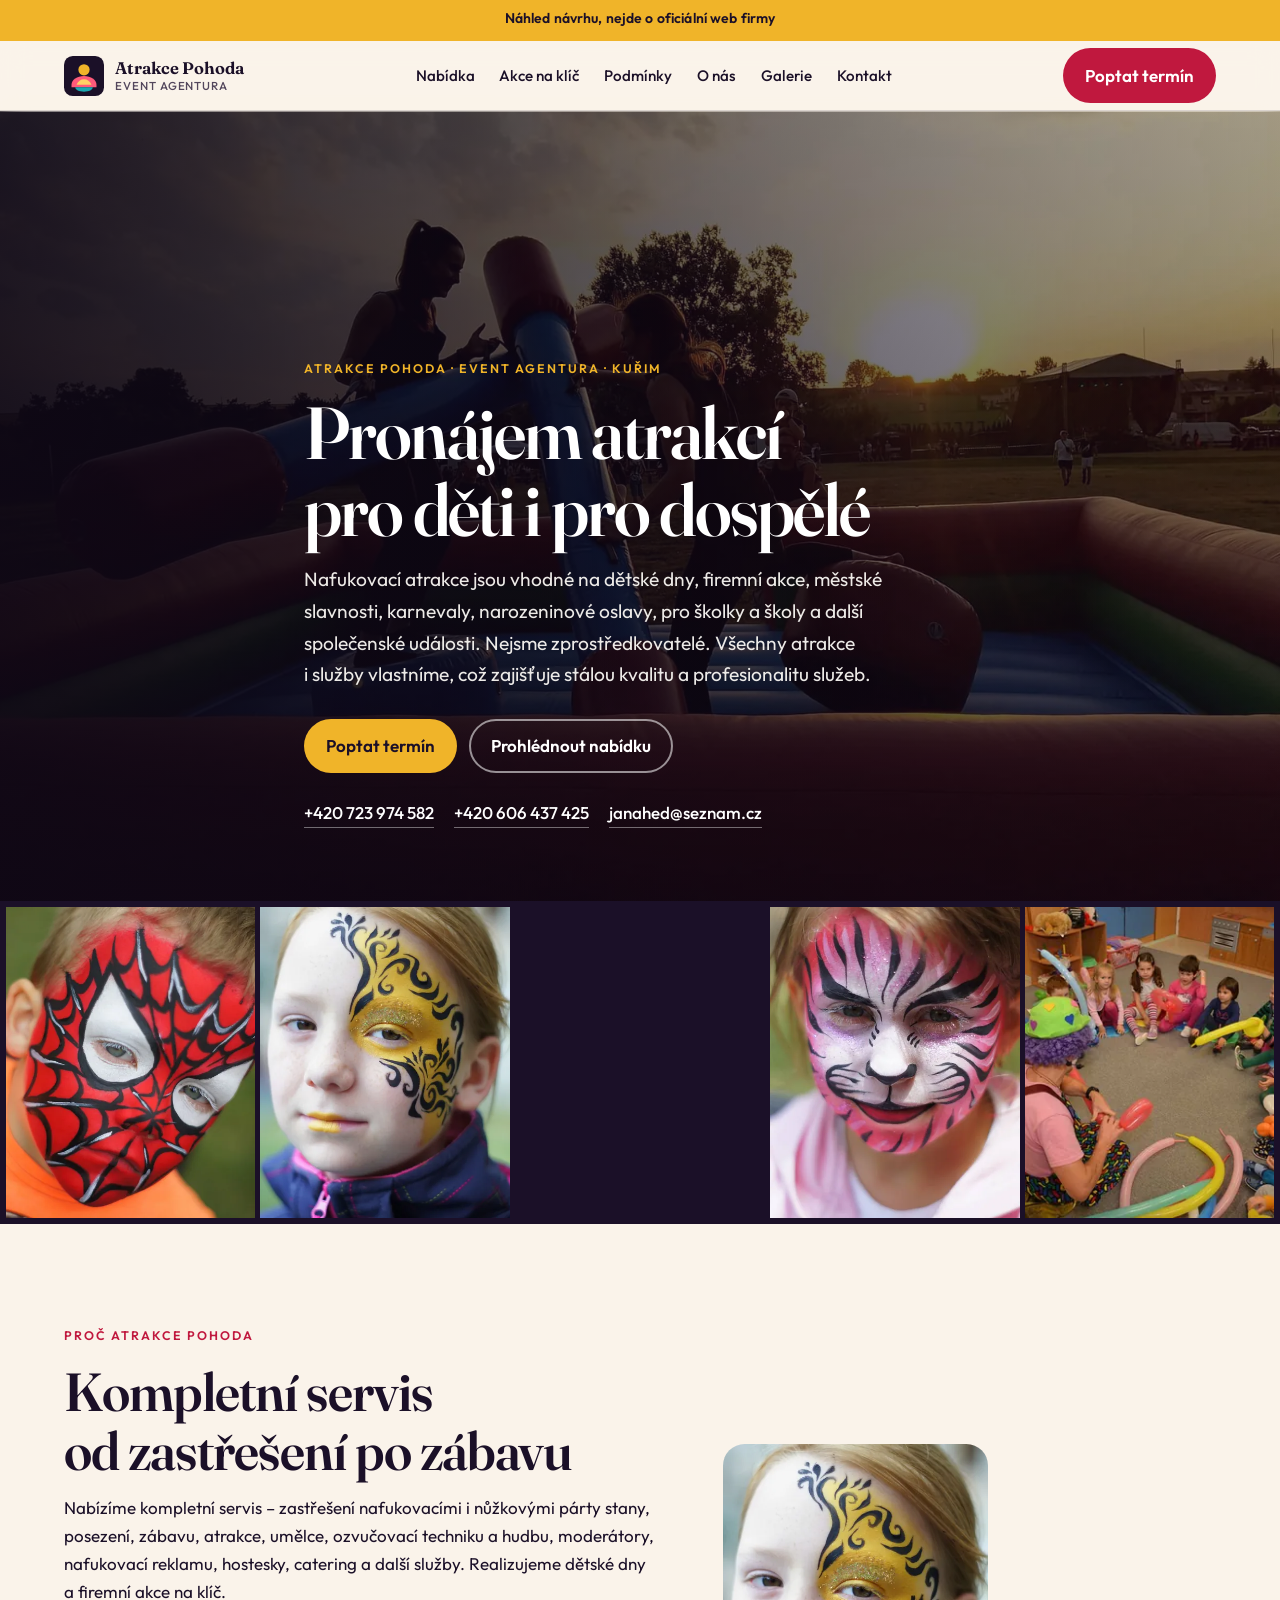
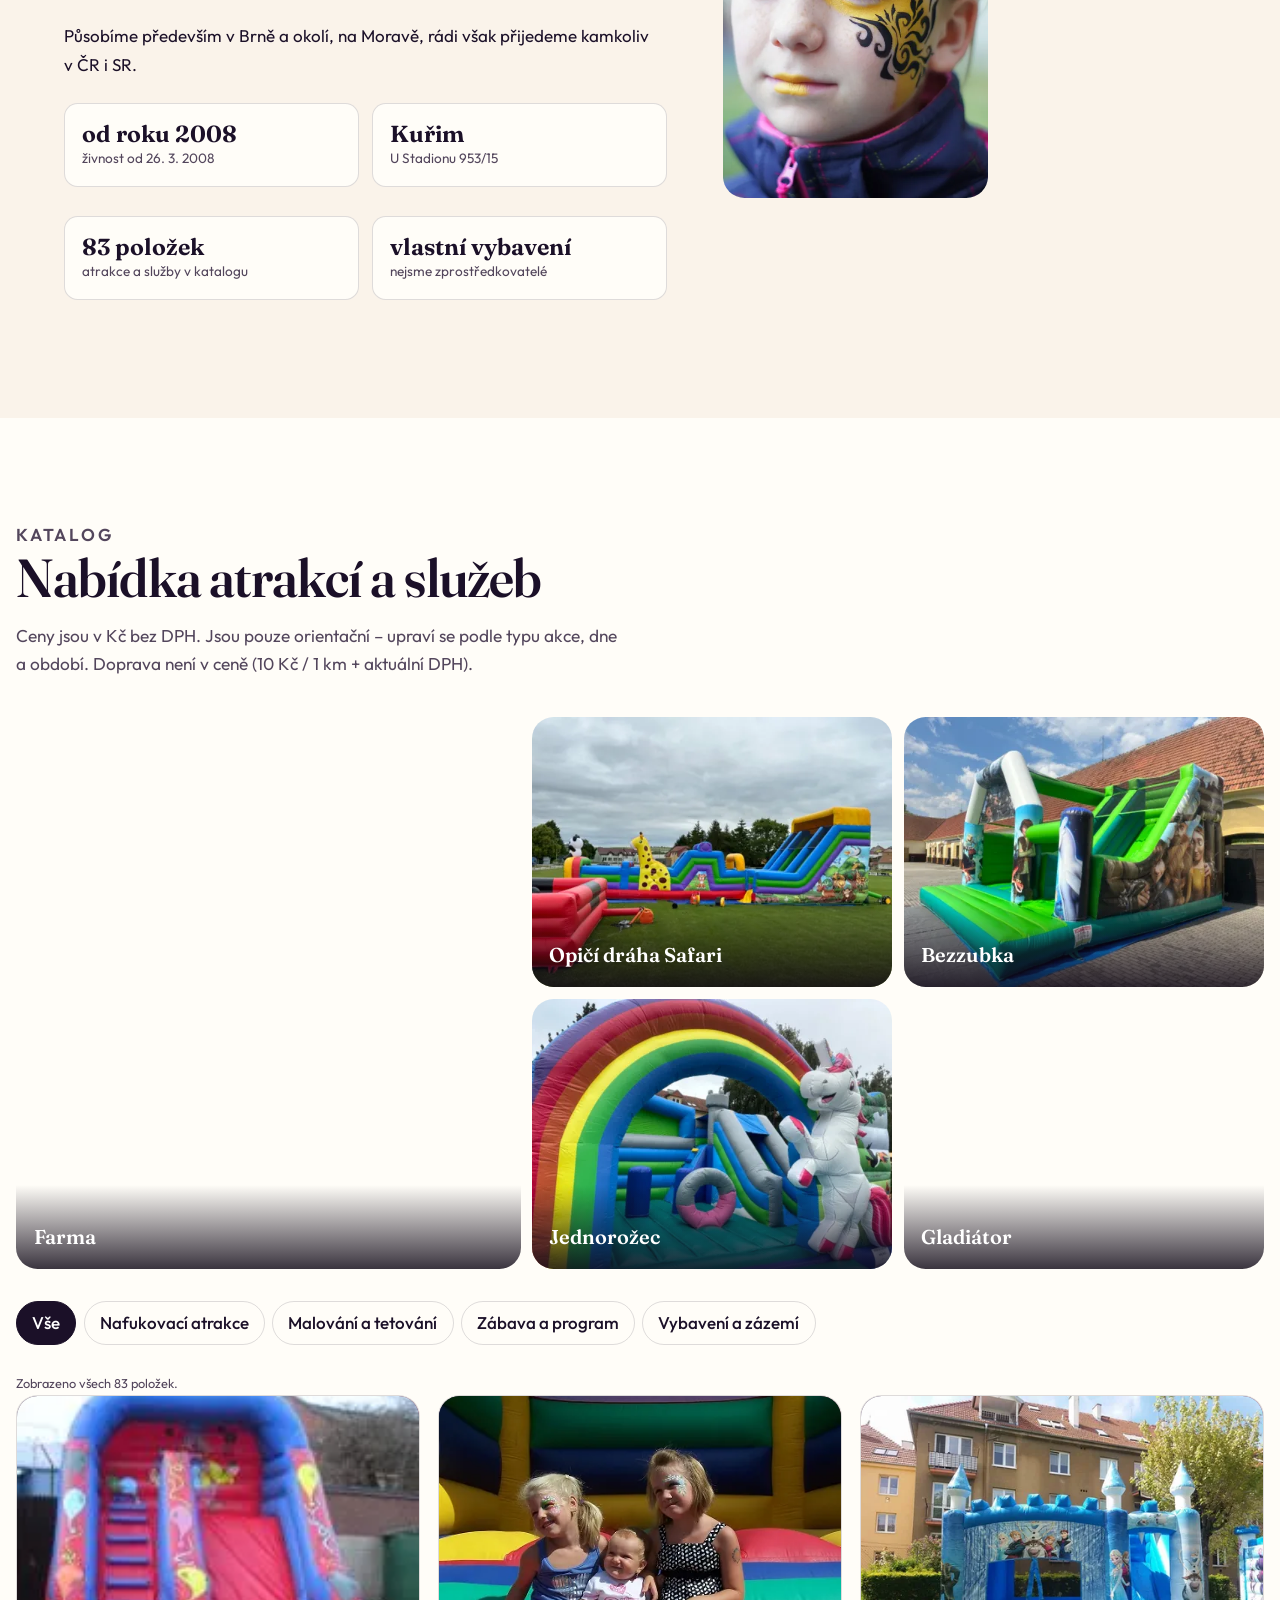
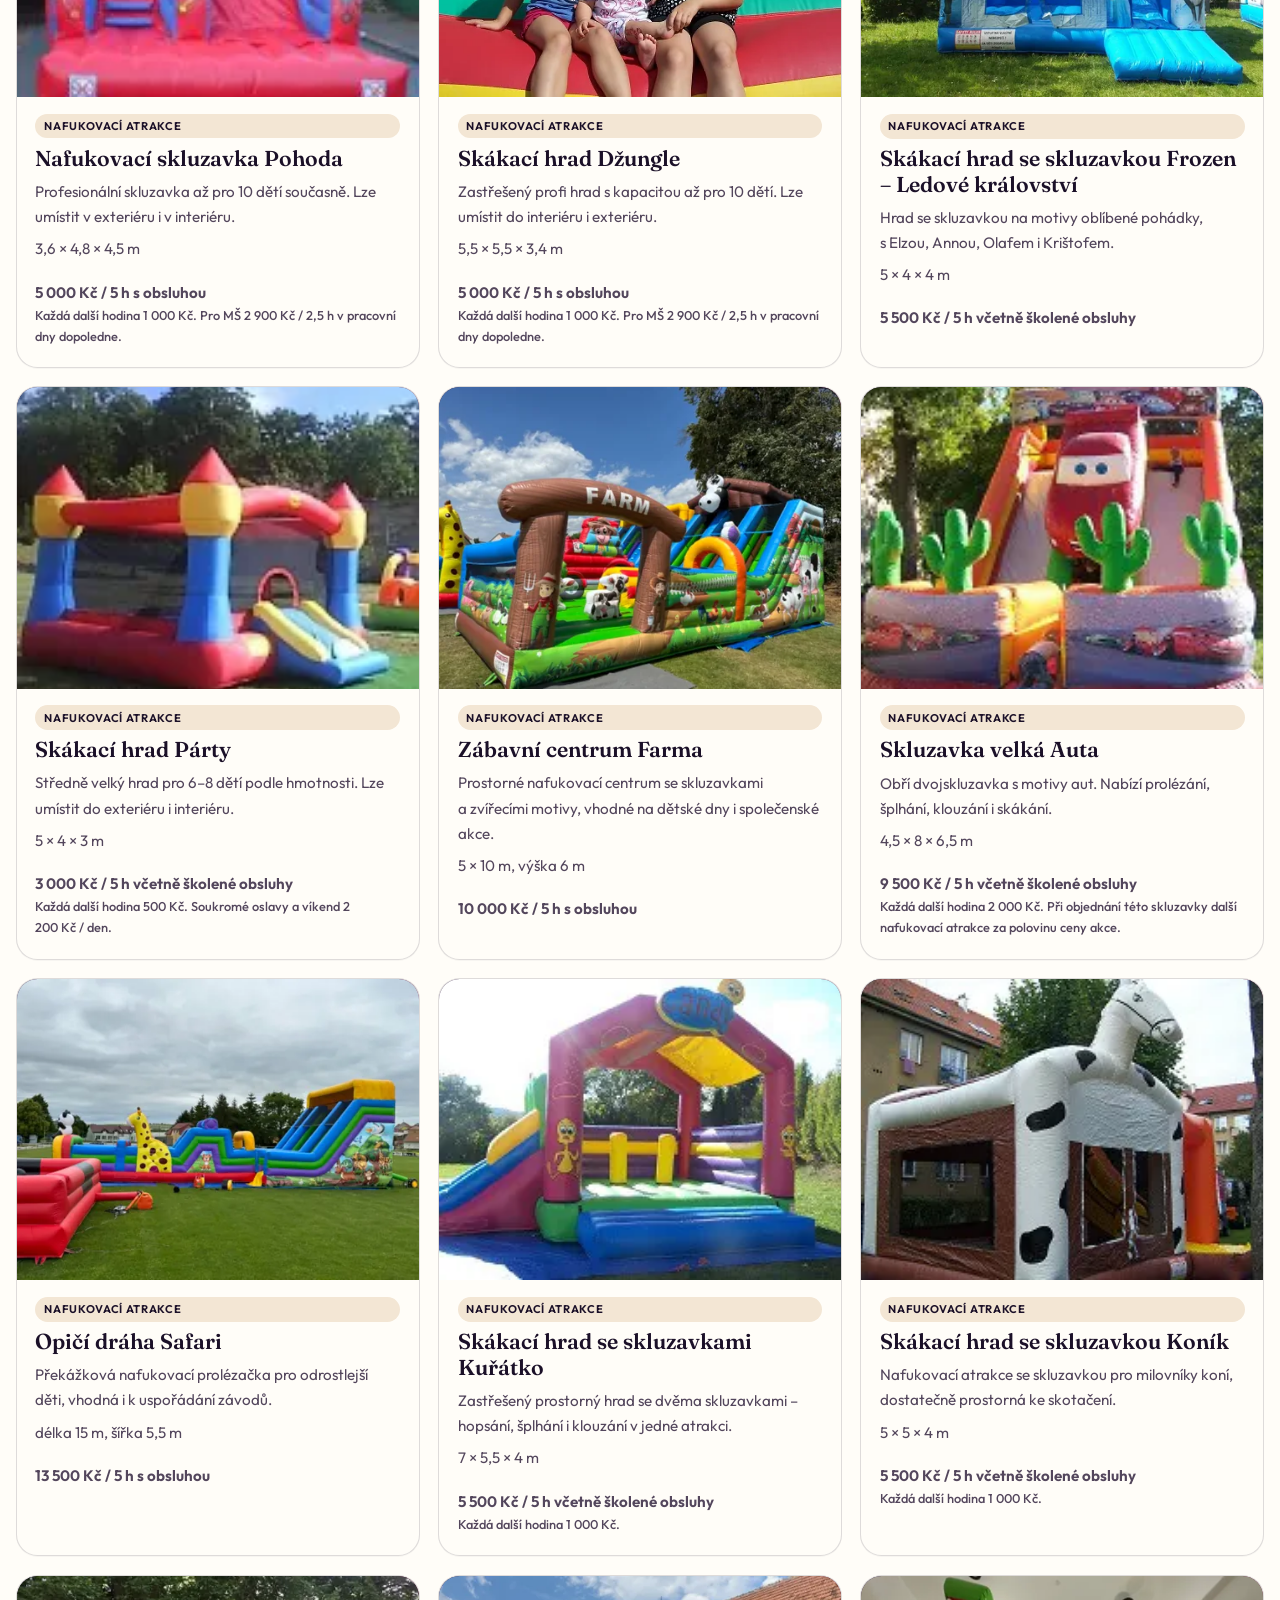
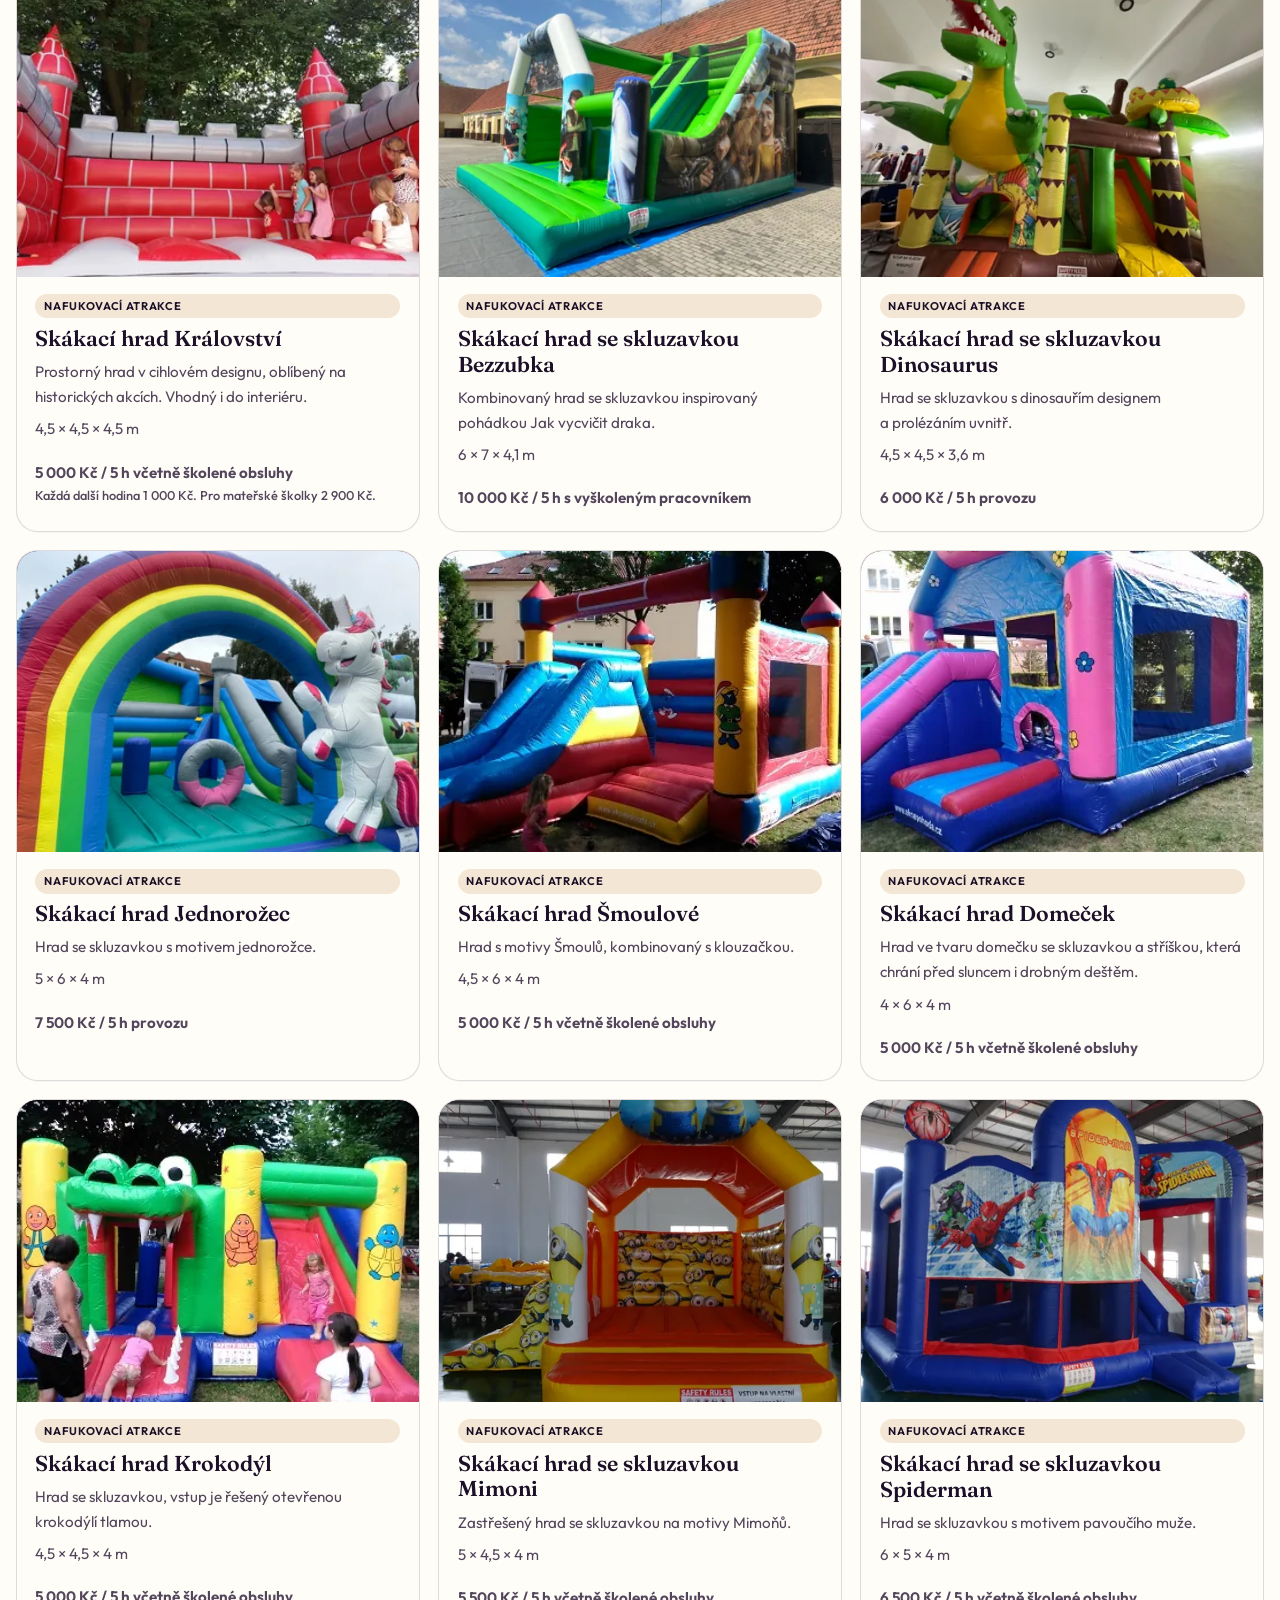
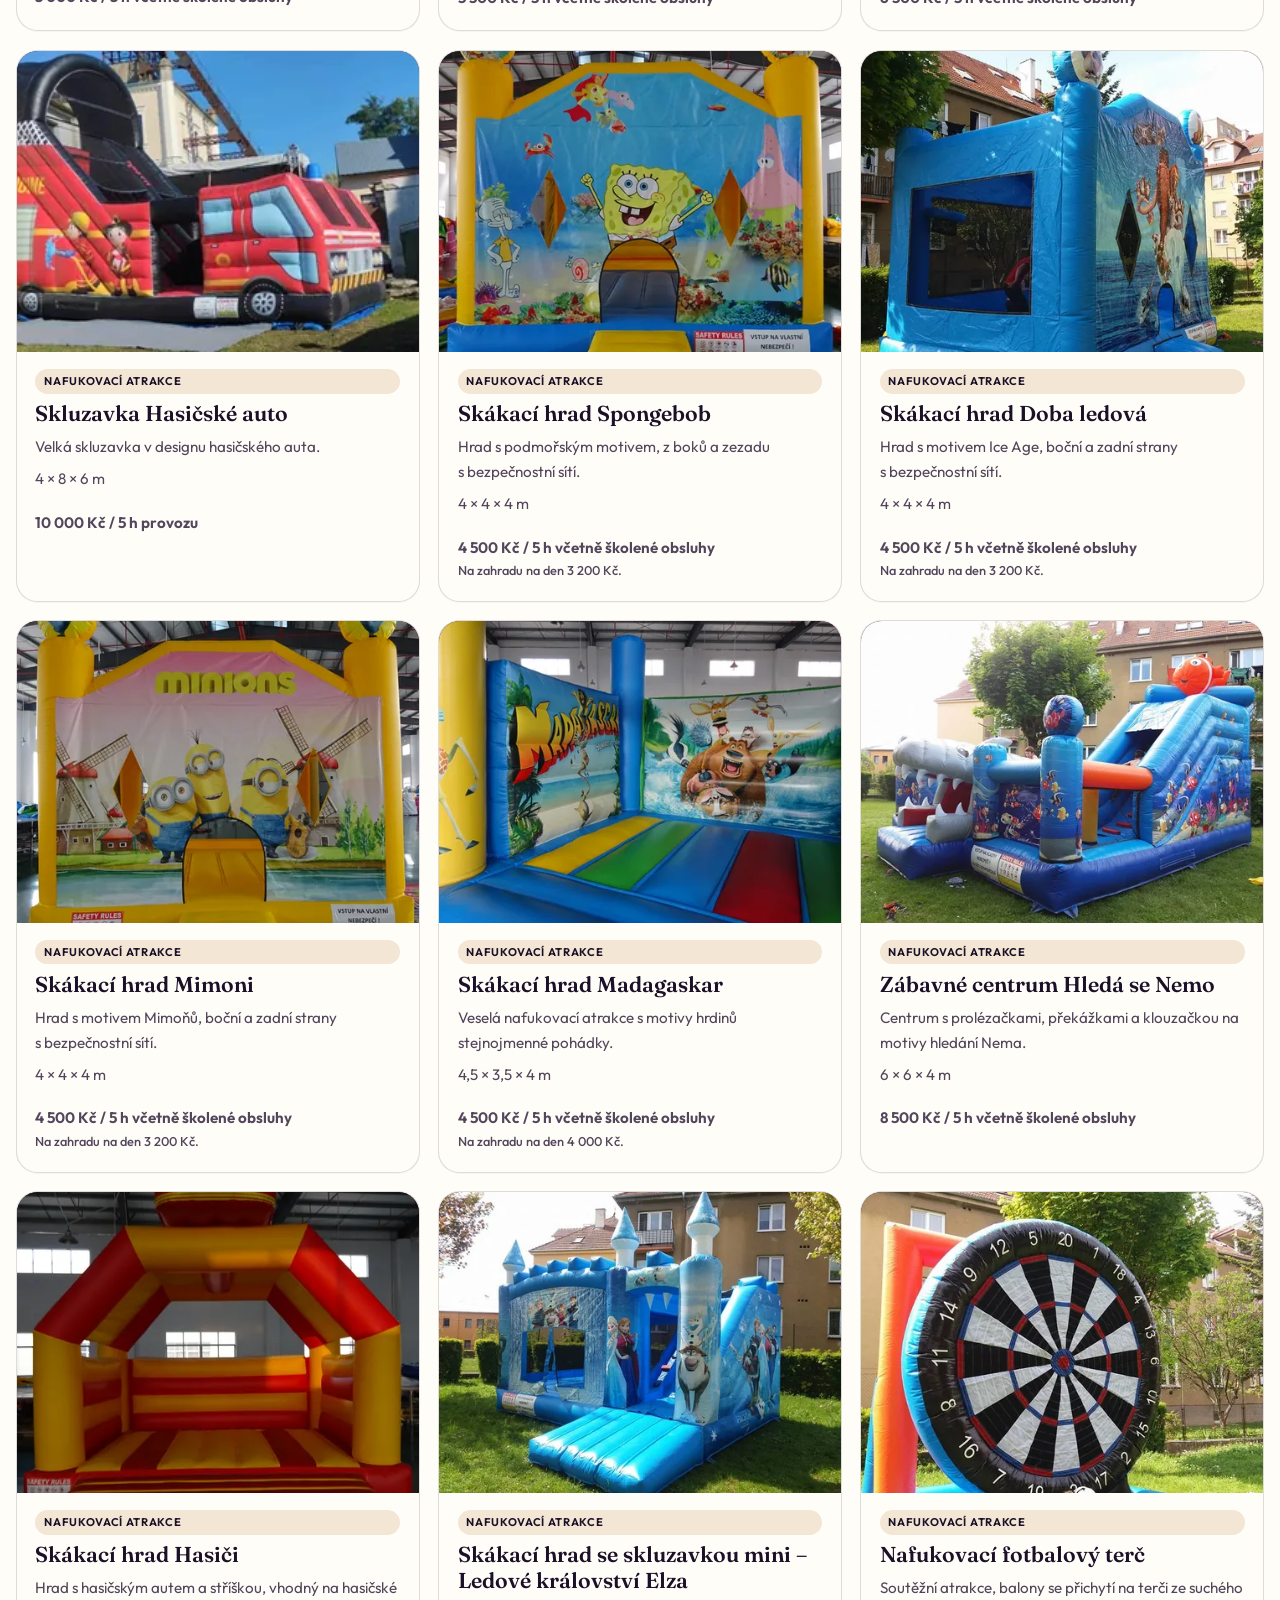
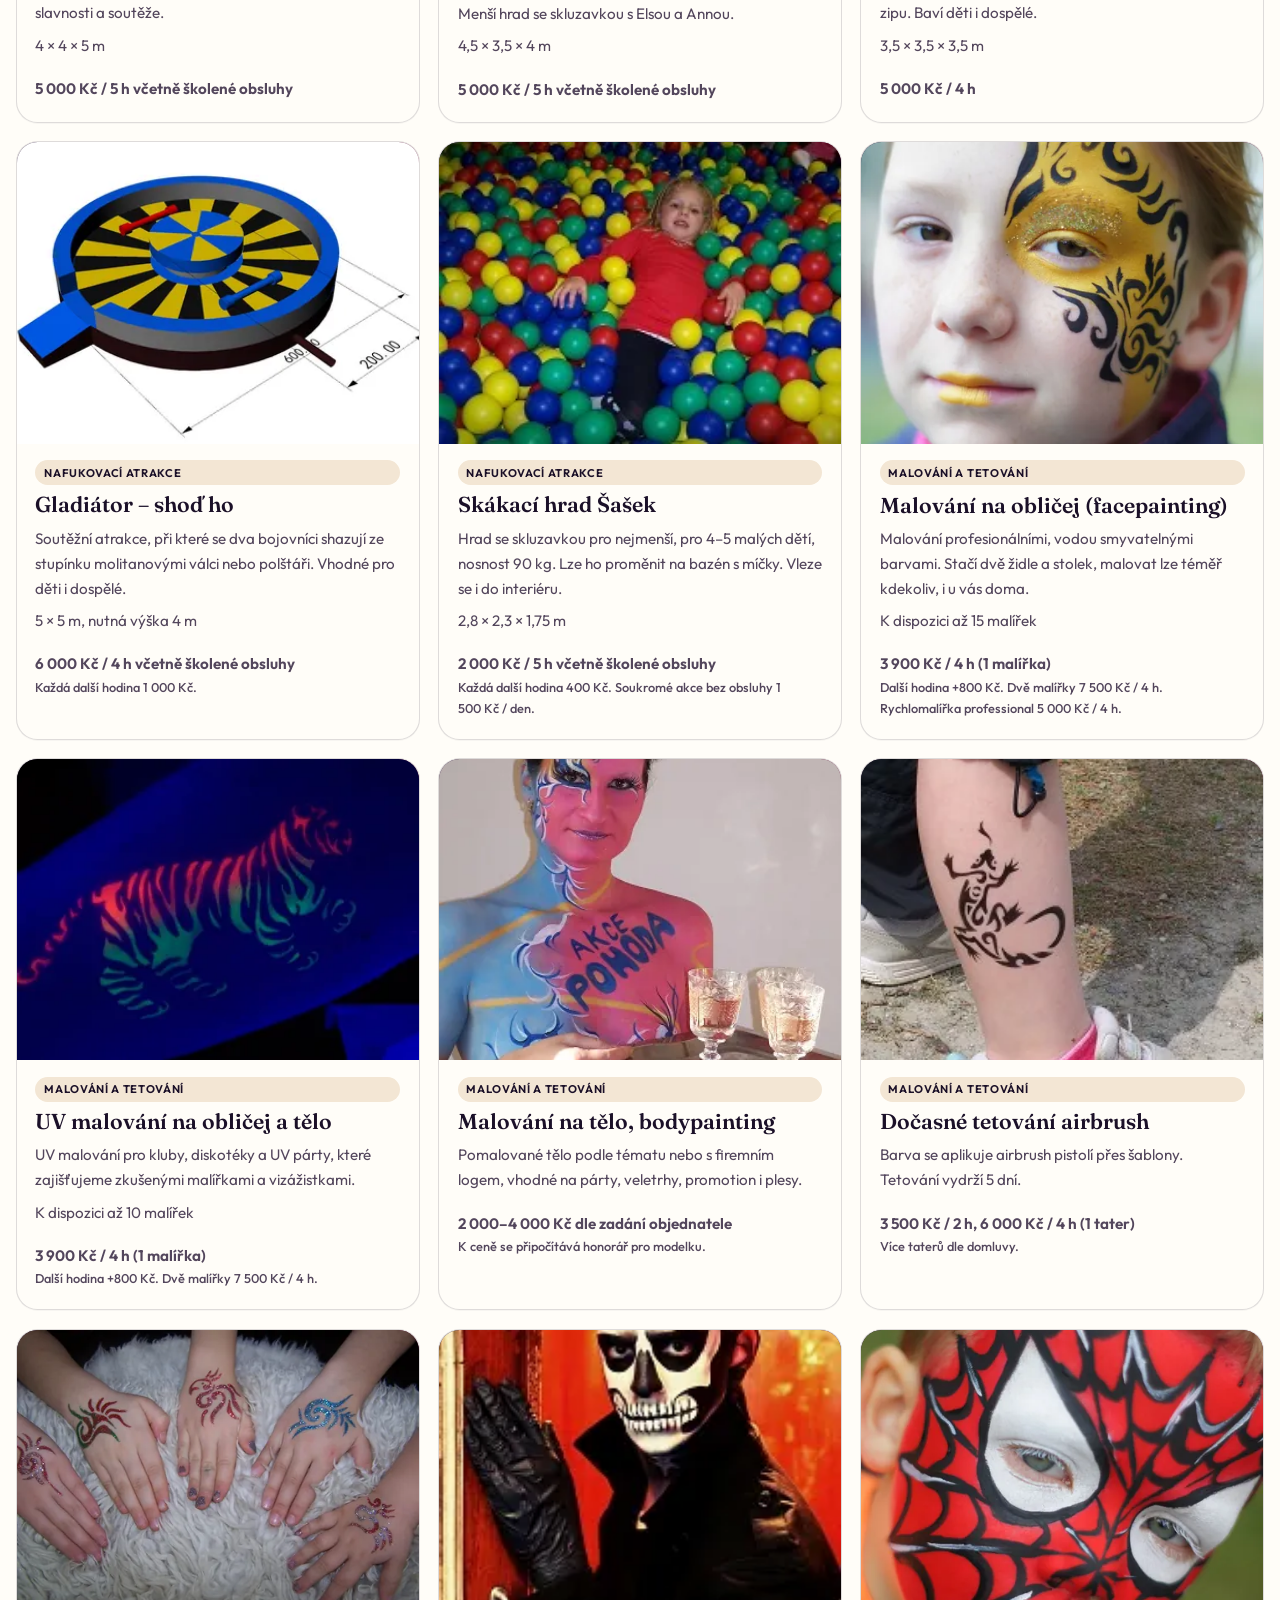
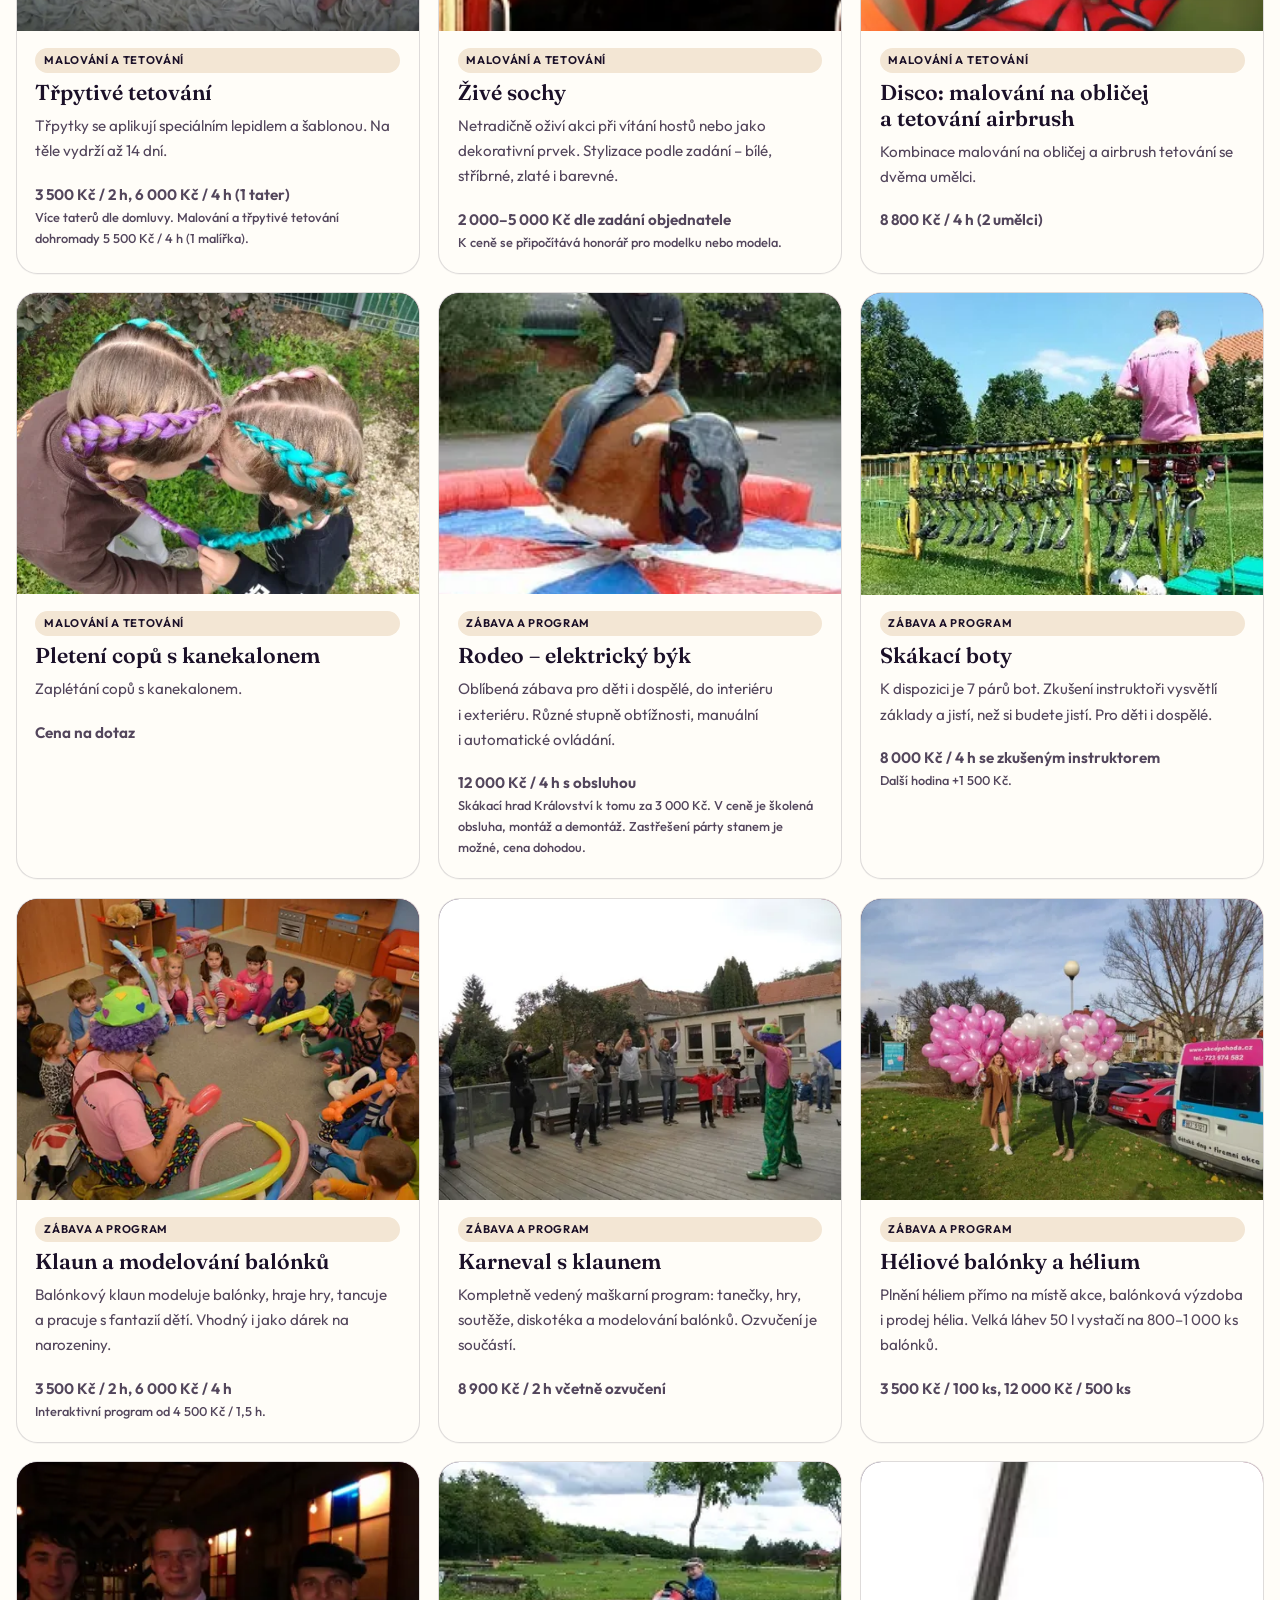
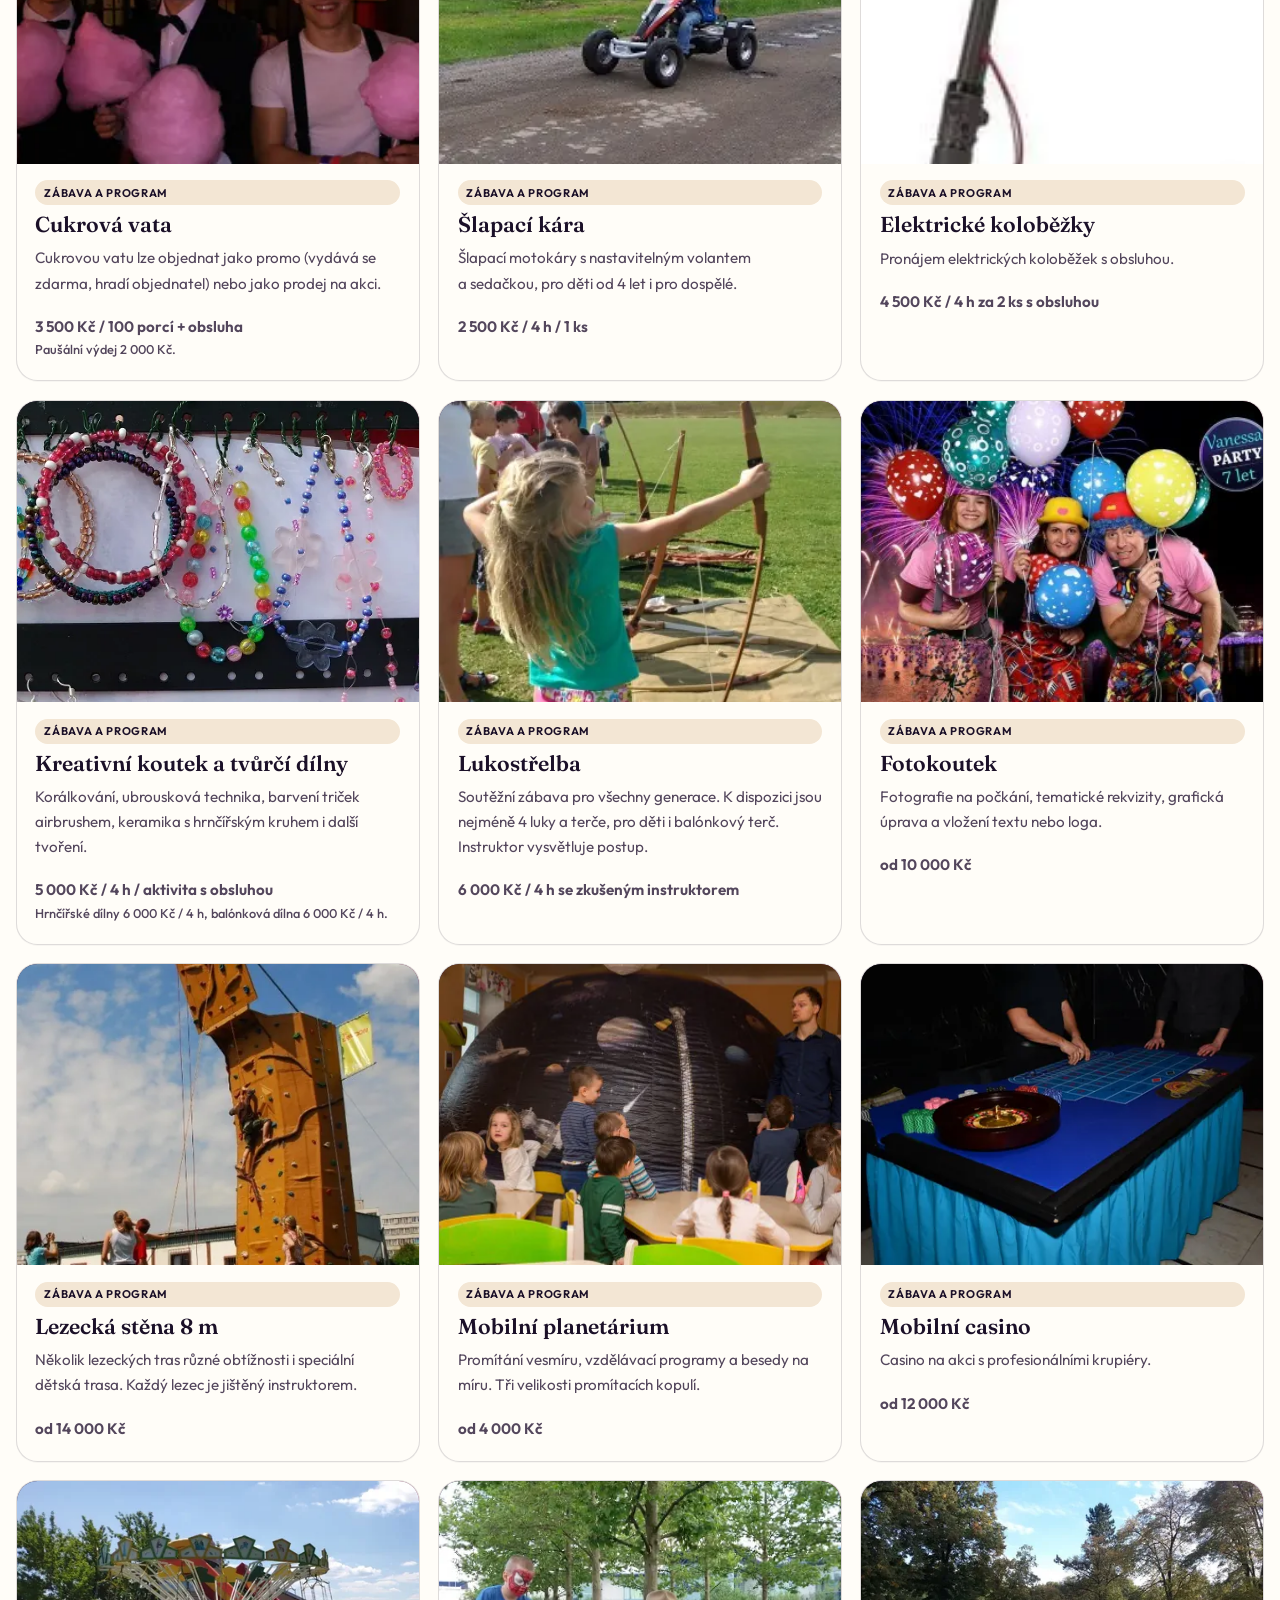
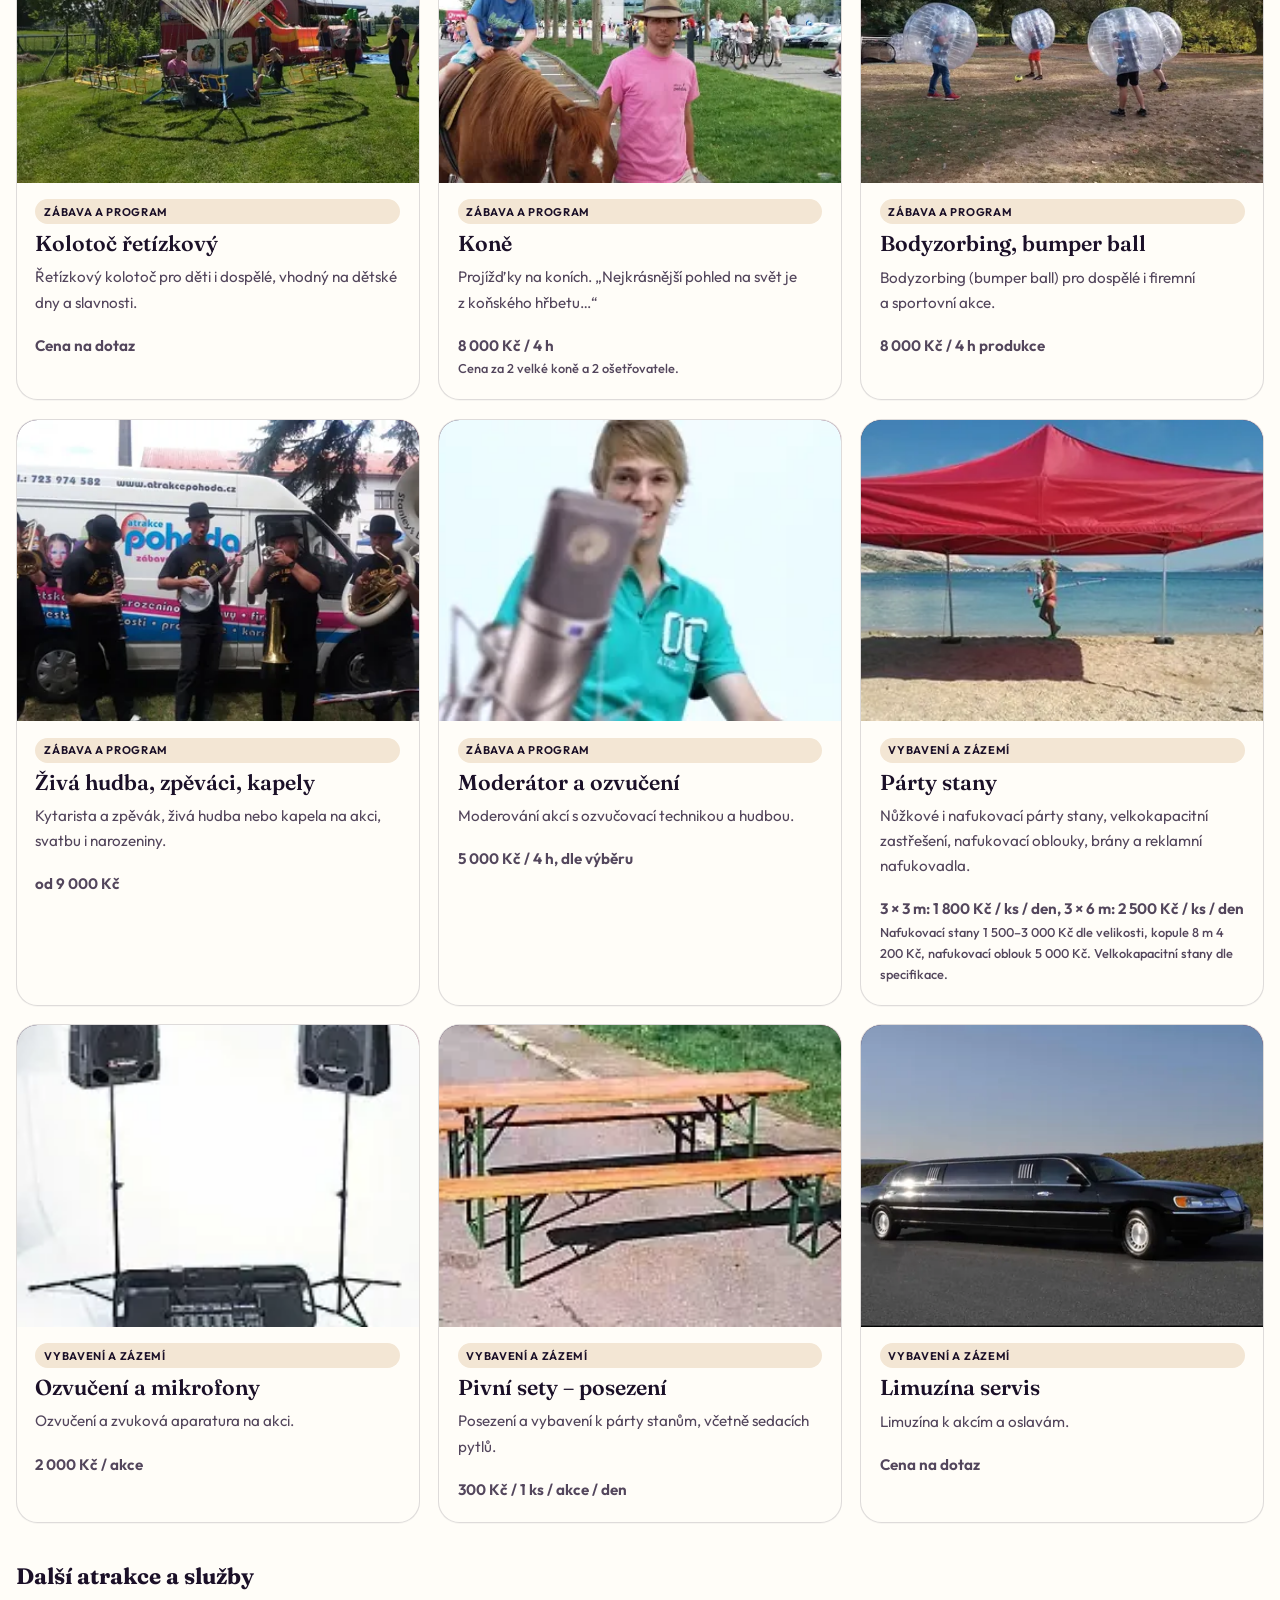
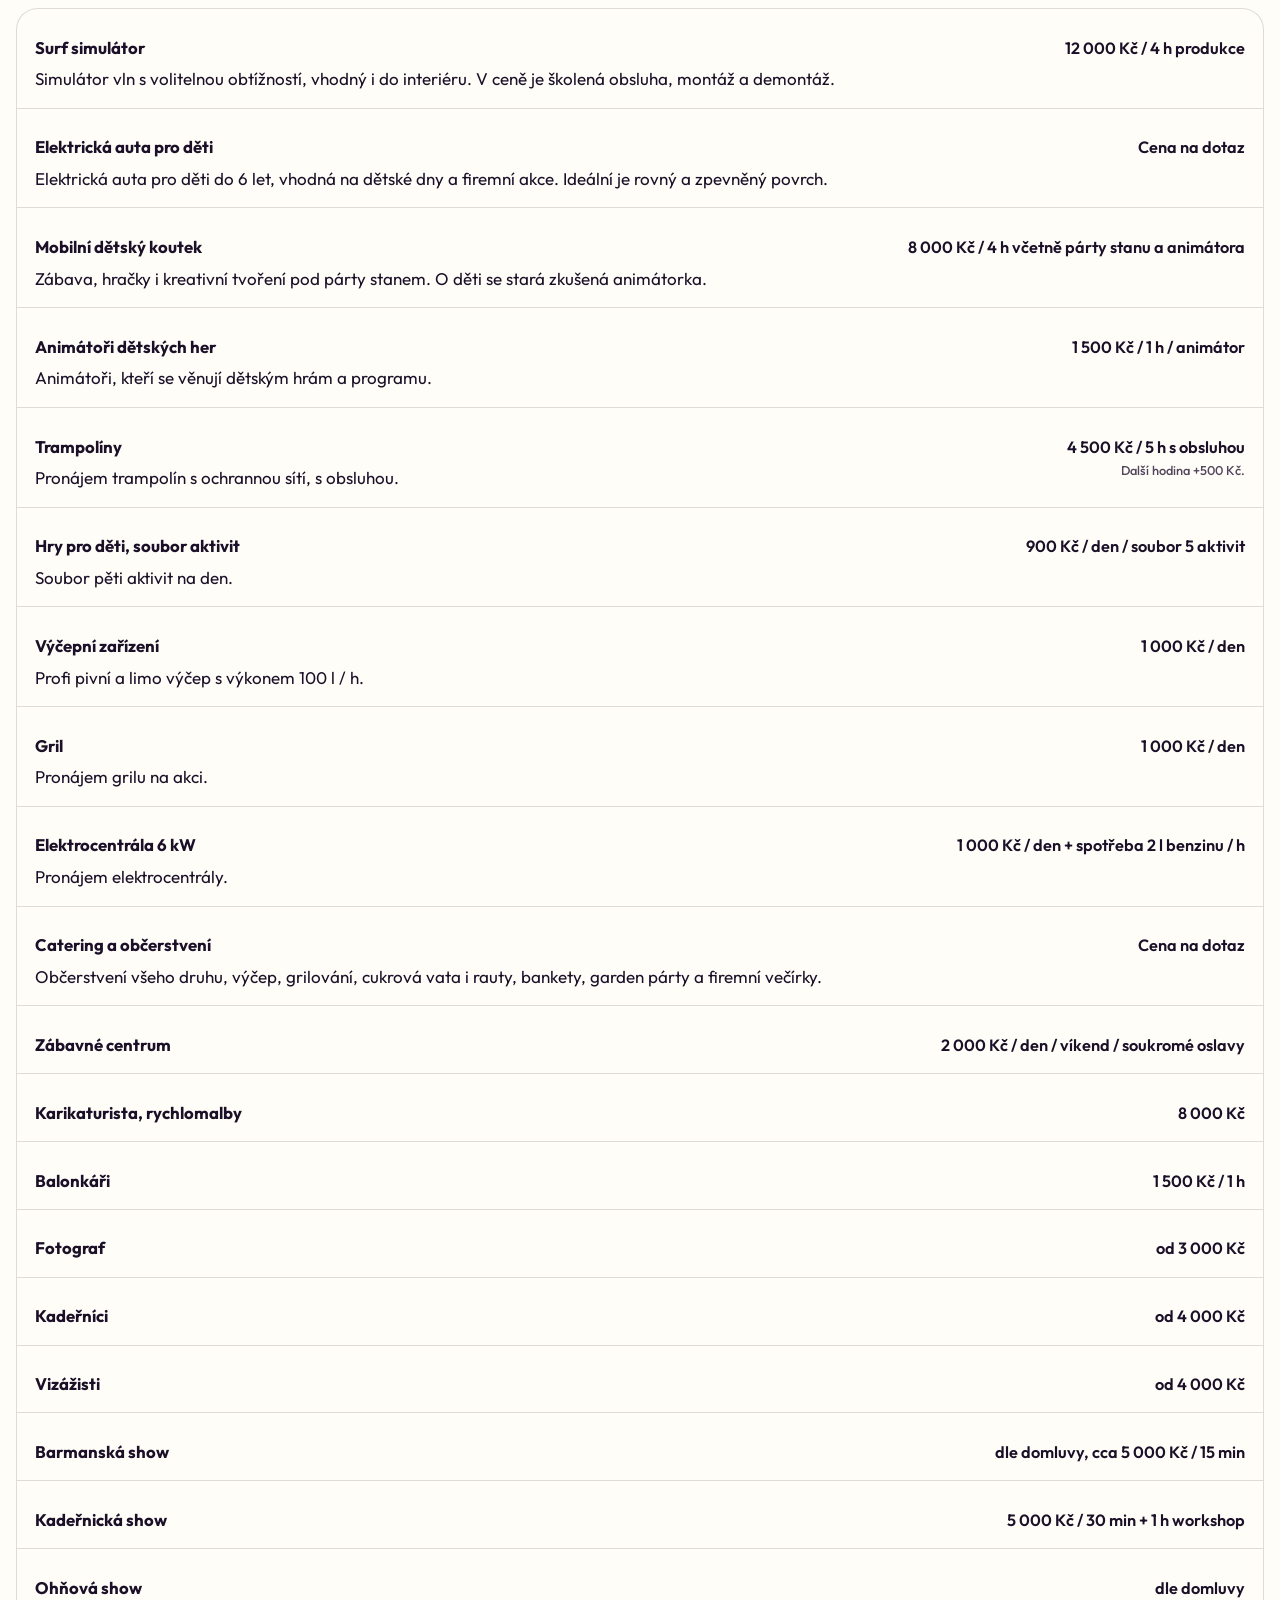
==== commit 897374e5: "Náhled Atrakce Pohoda: doplnění vynechaných položek ceníku" ====
--- a/levne-atrakce/index.html
+++ b/levne-atrakce/index.html
@@ -151,7 +151,7 @@
           <div class="facts">
             <p class="fact"><b>od roku 2008</b><span>živnost od 26.&nbsp;3.&nbsp;2008</span></p>
             <p class="fact"><b>Kuřim</b><span>U&nbsp;Stadionu 953/15</span></p>
-            <p class="fact"><b>70 položek</b><span>atrakce a&nbsp;služby v&nbsp;katalogu</span></p>
+            <p class="fact"><b>83 položek</b><span>atrakce a&nbsp;služby v&nbsp;katalogu</span></p>
             <p class="fact"><b>vlastní vybavení</b><span>nejsme zprostředkovatelé</span></p>
           </div>
         </div>
@@ -218,7 +218,7 @@
           <button class="filter-btn" type="button" data-filter="zabava" aria-pressed="false">Zábava a&nbsp;program</button>
           <button class="filter-btn" type="button" data-filter="vybaveni" aria-pressed="false">Vybavení a&nbsp;zázemí</button>
         </div>
-        <p id="katalog-stav" class="caption" aria-live="polite">Zobrazeno všech 70 položek.</p>
+        <p id="katalog-stav" class="caption" aria-live="polite">Zobrazeno všech 83 položek.</p>
         <div class="cards">
 
     <article class="card reveal" data-cat="nafukovaci" id="atrakce-pohoda">
@@ -329,7 +329,7 @@
         <h3>Skákací hrad se skluzavkami Kuřátko</h3>
         <p>Zastřešený prostorný hrad se dvěma skluzavkami – hopsání, šplhání i&nbsp;klouzání v&nbsp;jedné atrakci.</p>
         <p class="meta">7 × 5,5 × 4&nbsp;m</p>
-        <p class="price">5 500&nbsp;Kč&nbsp;/ 5&nbsp;h včetně školené obsluhy</p>
+        <p class="price">5 500&nbsp;Kč&nbsp;/ 5&nbsp;h včetně školené obsluhy<small>Každá další hodina 1 000&nbsp;Kč.</small></p>
       </div>
     </article>
 
@@ -343,7 +343,7 @@
         <h3>Skákací hrad se skluzavkou Koník</h3>
         <p>Nafukovací atrakce se skluzavkou pro milovníky koní, dostatečně prostorná ke skotačení.</p>
         <p class="meta">5 × 5 × 4&nbsp;m</p>
-        <p class="price">5 500&nbsp;Kč&nbsp;/ 5&nbsp;h včetně školené obsluhy</p>
+        <p class="price">5 500&nbsp;Kč&nbsp;/ 5&nbsp;h včetně školené obsluhy<small>Každá další hodina 1 000&nbsp;Kč.</small></p>
       </div>
     </article>
 
@@ -357,7 +357,7 @@
         <h3>Skákací hrad Království</h3>
         <p>Prostorný hrad v&nbsp;cihlovém designu, oblíbený na historických akcích. Vhodný i&nbsp;do interiéru.</p>
         <p class="meta">4,5 × 4,5 × 4,5&nbsp;m</p>
-        <p class="price">5 000&nbsp;Kč&nbsp;/ 5&nbsp;h včetně školené obsluhy<small>Pro mateřské školky 2 900&nbsp;Kč.</small></p>
+        <p class="price">5 000&nbsp;Kč&nbsp;/ 5&nbsp;h včetně školené obsluhy<small>Každá další hodina 1 000&nbsp;Kč. Pro mateřské školky 2 900&nbsp;Kč.</small></p>
       </div>
     </article>
 
@@ -637,7 +637,7 @@
         <h3>Malování na obličej (facepainting)</h3>
         <p>Malování profesionálními, vodou smyvatelnými barvami. Stačí dvě židle a&nbsp;stolek, malovat lze téměř kdekoliv, i&nbsp;u vás doma.</p>
         <p class="meta">K dispozici až 15 malířek</p>
-        <p class="price">3 900&nbsp;Kč&nbsp;/ 4&nbsp;h (1 malířka)<small>Další hodina +800&nbsp;Kč. Dvě malířky 7 500&nbsp;Kč&nbsp;/ 4&nbsp;h.</small></p>
+        <p class="price">3 900&nbsp;Kč&nbsp;/ 4&nbsp;h (1 malířka)<small>Další hodina +800&nbsp;Kč. Dvě malířky 7 500&nbsp;Kč&nbsp;/ 4&nbsp;h. Rychlomalířka professional 5 000&nbsp;Kč&nbsp;/ 4&nbsp;h.</small></p>
       </div>
     </article>
 
@@ -965,7 +965,7 @@
         <h3>Koně</h3>
         <p>Projížďky na koních. „Nejkrásnější pohled na svět je z&nbsp;koňského hřbetu…“</p>
 
-        <p class="price">Cena na dotaz</p>
+        <p class="price">8 000&nbsp;Kč&nbsp;/ 4&nbsp;h<small>Cena za 2 velké koně a&nbsp;2 ošetřovatele.</small></p>
       </div>
     </article>
 
@@ -979,7 +979,7 @@
         <h3>Bodyzorbing, bumper ball</h3>
         <p>Bodyzorbing (bumper ball) pro dospělé i&nbsp;firemní a&nbsp;sportovní akce.</p>
 
-        <p class="price">Cena na dotaz</p>
+        <p class="price">8 000&nbsp;Kč&nbsp;/ 4&nbsp;h produkce</p>
       </div>
     </article>
 
@@ -1143,6 +1143,85 @@
           <p>Občerstvení všeho druhu, výčep, grilování, cukrová vata i&nbsp;rauty, bankety, garden párty a&nbsp;firemní večírky.</p>
         </div>
         <p class="price">Cena na dotaz</p>
+      </li>
+
+      <li class="price-row reveal" data-cat="nafukovaci" id="atrakce-zabavne-centrum">
+        <div>
+          <h3>Zábavné centrum</h3>
+        </div>
+        <p class="price">2 000&nbsp;Kč&nbsp;/ den / víkend / soukromé oslavy</p>
+      </li>
+      <li class="price-row reveal" data-cat="zabava" id="atrakce-karikaturista">
+        <div>
+          <h3>Karikaturista, rychlomalby</h3>
+        </div>
+        <p class="price">8 000&nbsp;Kč</p>
+      </li>
+      <li class="price-row reveal" data-cat="zabava" id="atrakce-balonkari">
+        <div>
+          <h3>Balonkáři</h3>
+        </div>
+        <p class="price">1 500&nbsp;Kč&nbsp;/ 1&nbsp;h</p>
+      </li>
+      <li class="price-row reveal" data-cat="zabava" id="atrakce-fotograf">
+        <div>
+          <h3>Fotograf</h3>
+        </div>
+        <p class="price">od 3 000&nbsp;Kč</p>
+      </li>
+      <li class="price-row reveal" data-cat="zabava" id="atrakce-kadernici">
+        <div>
+          <h3>Kadeřníci</h3>
+        </div>
+        <p class="price">od 4 000&nbsp;Kč</p>
+      </li>
+      <li class="price-row reveal" data-cat="zabava" id="atrakce-vizazisti">
+        <div>
+          <h3>Vizážisti</h3>
+        </div>
+        <p class="price">od 4 000&nbsp;Kč</p>
+      </li>
+      <li class="price-row reveal" data-cat="zabava" id="atrakce-barman-show">
+        <div>
+          <h3>Barmanská show</h3>
+        </div>
+        <p class="price">dle domluvy, cca 5 000&nbsp;Kč&nbsp;/ 15&nbsp;min</p>
+      </li>
+      <li class="price-row reveal" data-cat="zabava" id="atrakce-kadernicka-show">
+        <div>
+          <h3>Kadeřnická show</h3>
+        </div>
+        <p class="price">5 000&nbsp;Kč&nbsp;/ 30&nbsp;min + 1&nbsp;h workshop</p>
+      </li>
+      <li class="price-row reveal" data-cat="zabava" id="atrakce-ohnova-show">
+        <div>
+          <h3>Ohňová show</h3>
+        </div>
+        <p class="price">dle domluvy</p>
+      </li>
+      <li class="price-row reveal" data-cat="bodyart" id="atrakce-bodypainting-show">
+        <div>
+          <h3>Bodypainting show</h3>
+        </div>
+        <p class="price">3 000–5 000&nbsp;Kč</p>
+      </li>
+      <li class="price-row reveal" data-cat="vybaveni" id="atrakce-leseni">
+        <div>
+          <h3>Mobilní lešení hliníkové 8&nbsp;m</h3>
+        </div>
+        <p class="price">500&nbsp;Kč&nbsp;/ den<small>Více dnů sleva.</small></p>
+      </li>
+      <li class="price-row reveal" data-cat="vybaveni" id="atrakce-kladivo">
+        <div>
+          <h3>Elektrické kladivo</h3>
+        </div>
+        <p class="price">500&nbsp;Kč&nbsp;/ den</p>
+      </li>
+      <li class="price-row reveal" data-cat="vybaveni" id="atrakce-nivelac">
+        <div>
+          <h3>Nivelační rotační přístroj Bosch</h3>
+        </div>
+        <p class="price">600&nbsp;Kč&nbsp;/ den</p>
       </li>
           </ul>
         </div>
@@ -1176,6 +1255,37 @@
             <h3>Karneval s&nbsp;klaunem</h3>
             <p>Kompletní program s&nbsp;ozvučením. Pro školy a&nbsp;školky nabízíme výrazné slevy – cena na vyžádání.</p>
             <p class="price">8 900 Kč / 2&nbsp;h</p>
+          </div></article>
+
+          <article class="card reveal"><div class="card-body">
+            <h3>Džungle + malování na obličej</h3>
+            <p>Skákací hrad Džungle a&nbsp;malování na obličej.</p>
+            <p class="price">7 000 Kč / 3&nbsp;h</p>
+          </div></article>
+          <article class="card reveal"><div class="card-body">
+            <h3>Gladiátor + malování na obličej</h3>
+            <p>Atrakce Gladiátor a&nbsp;malování na obličej.</p>
+            <p class="price">8 500 Kč / 4&nbsp;h</p>
+          </div></article>
+          <article class="card reveal"><div class="card-body">
+            <h3>Džungle + skluzavka Pohoda</h3>
+            <p>Skákací hrad Džungle a&nbsp;nafukovací skluzavka Pohoda.</p>
+            <p class="price">9 000 Kč / 4&nbsp;h</p>
+          </div></article>
+          <article class="card reveal"><div class="card-body">
+            <h3>Skákací hrad + tvarování balónků</h3>
+            <p>Skákací hrad dle výběru a&nbsp;tvarování balónků.</p>
+            <p class="price">10 000 Kč / 4&nbsp;h</p>
+          </div></article>
+          <article class="card reveal"><div class="card-body">
+            <h3>Show s&nbsp;klaunem pro mateřské školky</h3>
+            <p>Aktivní zábava pro děti z&nbsp;mateřských škol – tanečky, soutěže, hudební hry, balónky, divadélko. Délka představení 1,5&nbsp;h.</p>
+            <p class="price">3 500 Kč / 1,5&nbsp;h</p>
+          </div></article>
+          <article class="card reveal"><div class="card-body">
+            <h3>Karneval s&nbsp;klaunem pro mateřské školky</h3>
+            <p>Karnevalový program s&nbsp;veselými tanečky a&nbsp;hrami. Délka 1,5&nbsp;h.</p>
+            <p class="price">4 500 Kč / 1,5&nbsp;h</p>
           </div></article>
         </div>
         <p class="note reveal">Pro školy a&nbsp;školky je zvýhodněný ceník v&nbsp;pracovní dny. Pro soukromé oslavy máme speciální výhodný ceník. Při odběru více atrakcí je sleva. Uvedené akční nabídky platí pouze mimo nejvíce poptávané období (dětské dny) a&nbsp;mimo sobotní termíny, dostupnost na dotaz.</p>
@@ -1429,6 +1539,19 @@
               <label><input type="checkbox" name="atrakce-68" value="Elektrocentrála 6 kW"> Elektrocentrála 6 kW</label>
               <label><input type="checkbox" name="atrakce-69" value="Limuzína servis"> Limuzína servis</label>
               <label><input type="checkbox" name="atrakce-70" value="Catering a občerstvení"> Catering a občerstvení</label>
+              <label><input type="checkbox" name="atrakce-71" value="Zábavné centrum"> Zábavné centrum</label>
+              <label><input type="checkbox" name="atrakce-72" value="Karikaturista, rychlomalby"> Karikaturista, rychlomalby</label>
+              <label><input type="checkbox" name="atrakce-73" value="Balonkáři"> Balonkáři</label>
+              <label><input type="checkbox" name="atrakce-74" value="Fotograf"> Fotograf</label>
+              <label><input type="checkbox" name="atrakce-75" value="Kadeřníci"> Kadeřníci</label>
+              <label><input type="checkbox" name="atrakce-76" value="Vizážisti"> Vizážisti</label>
+              <label><input type="checkbox" name="atrakce-77" value="Barmanská show"> Barmanská show</label>
+              <label><input type="checkbox" name="atrakce-78" value="Kadeřnická show"> Kadeřnická show</label>
+              <label><input type="checkbox" name="atrakce-79" value="Ohňová show"> Ohňová show</label>
+              <label><input type="checkbox" name="atrakce-80" value="Bodypainting show"> Bodypainting show</label>
+              <label><input type="checkbox" name="atrakce-81" value="Mobilní lešení hliníkové 8 m"> Mobilní lešení hliníkové 8 m</label>
+              <label><input type="checkbox" name="atrakce-82" value="Elektrické kladivo"> Elektrické kladivo</label>
+              <label><input type="checkbox" name="atrakce-83" value="Nivelační rotační přístroj Bosch"> Nivelační rotační přístroj Bosch</label>
                 </div>
               </fieldset>
             </div>
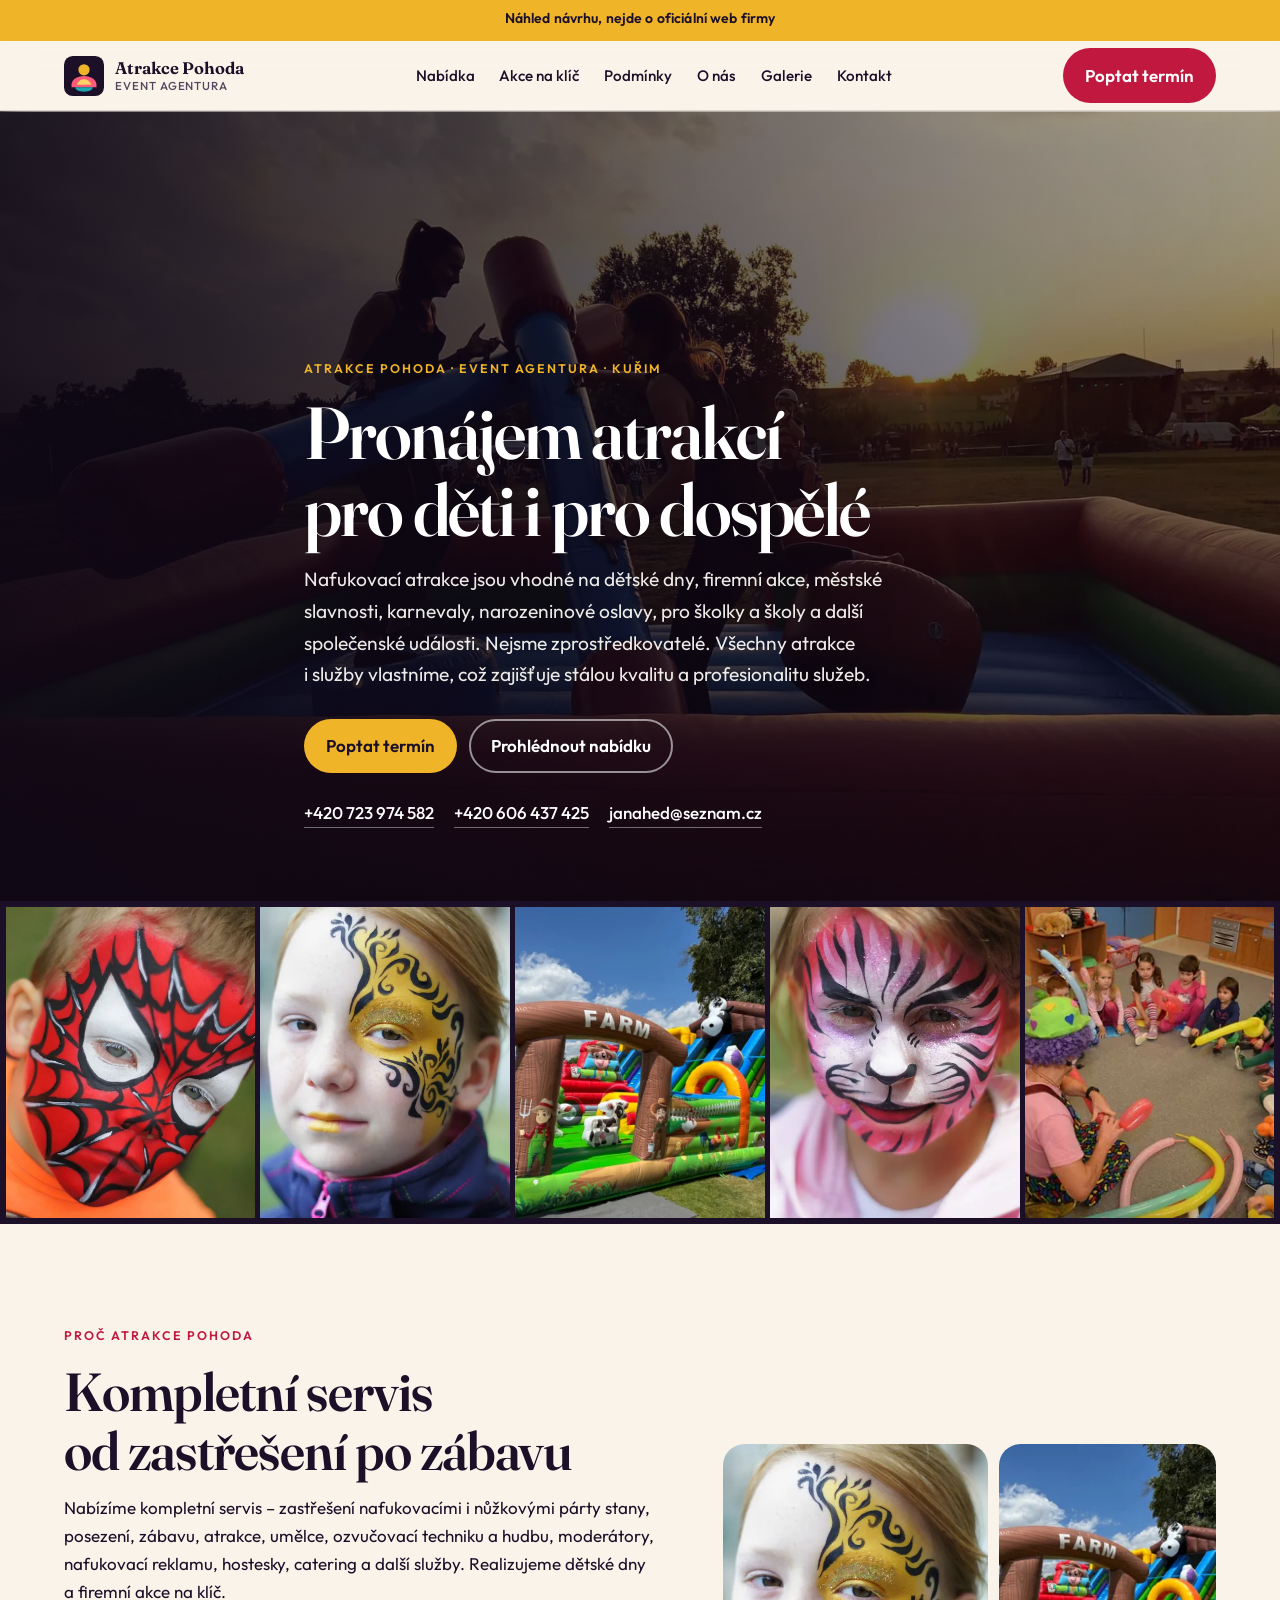
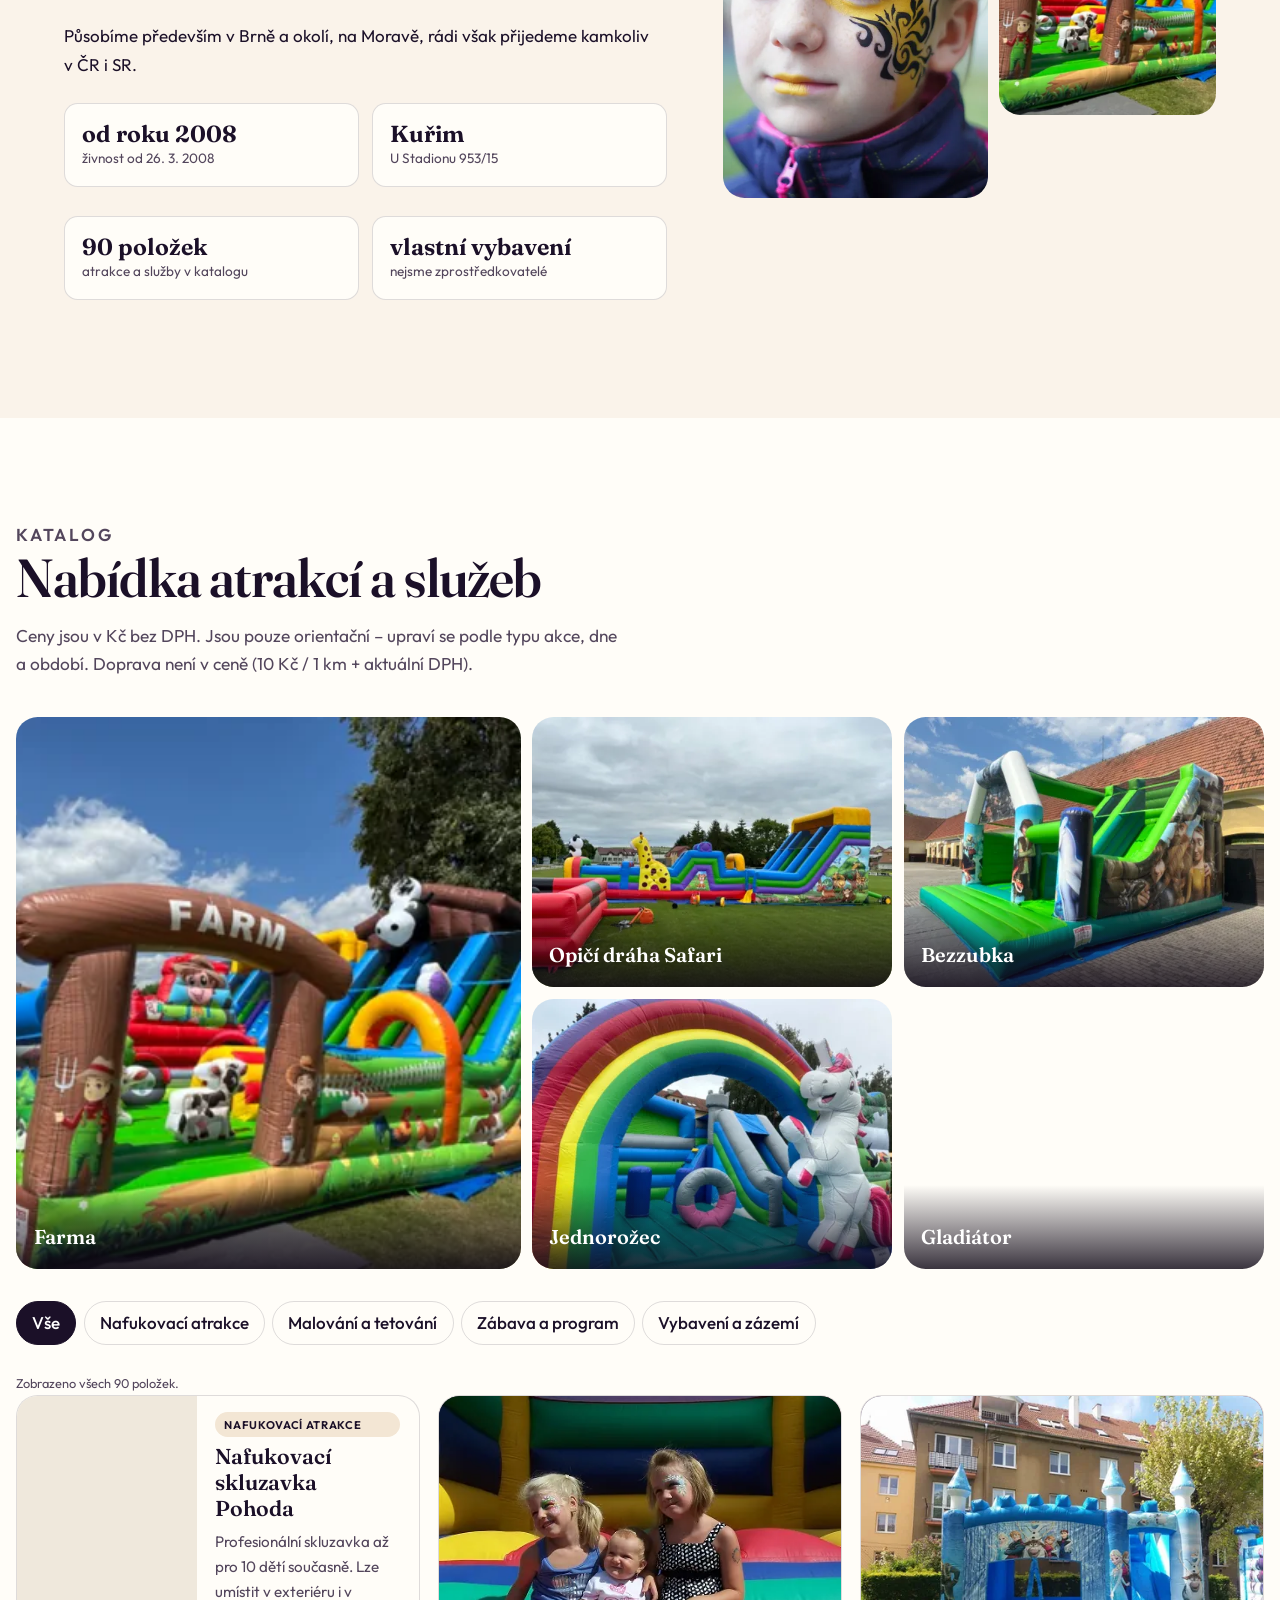
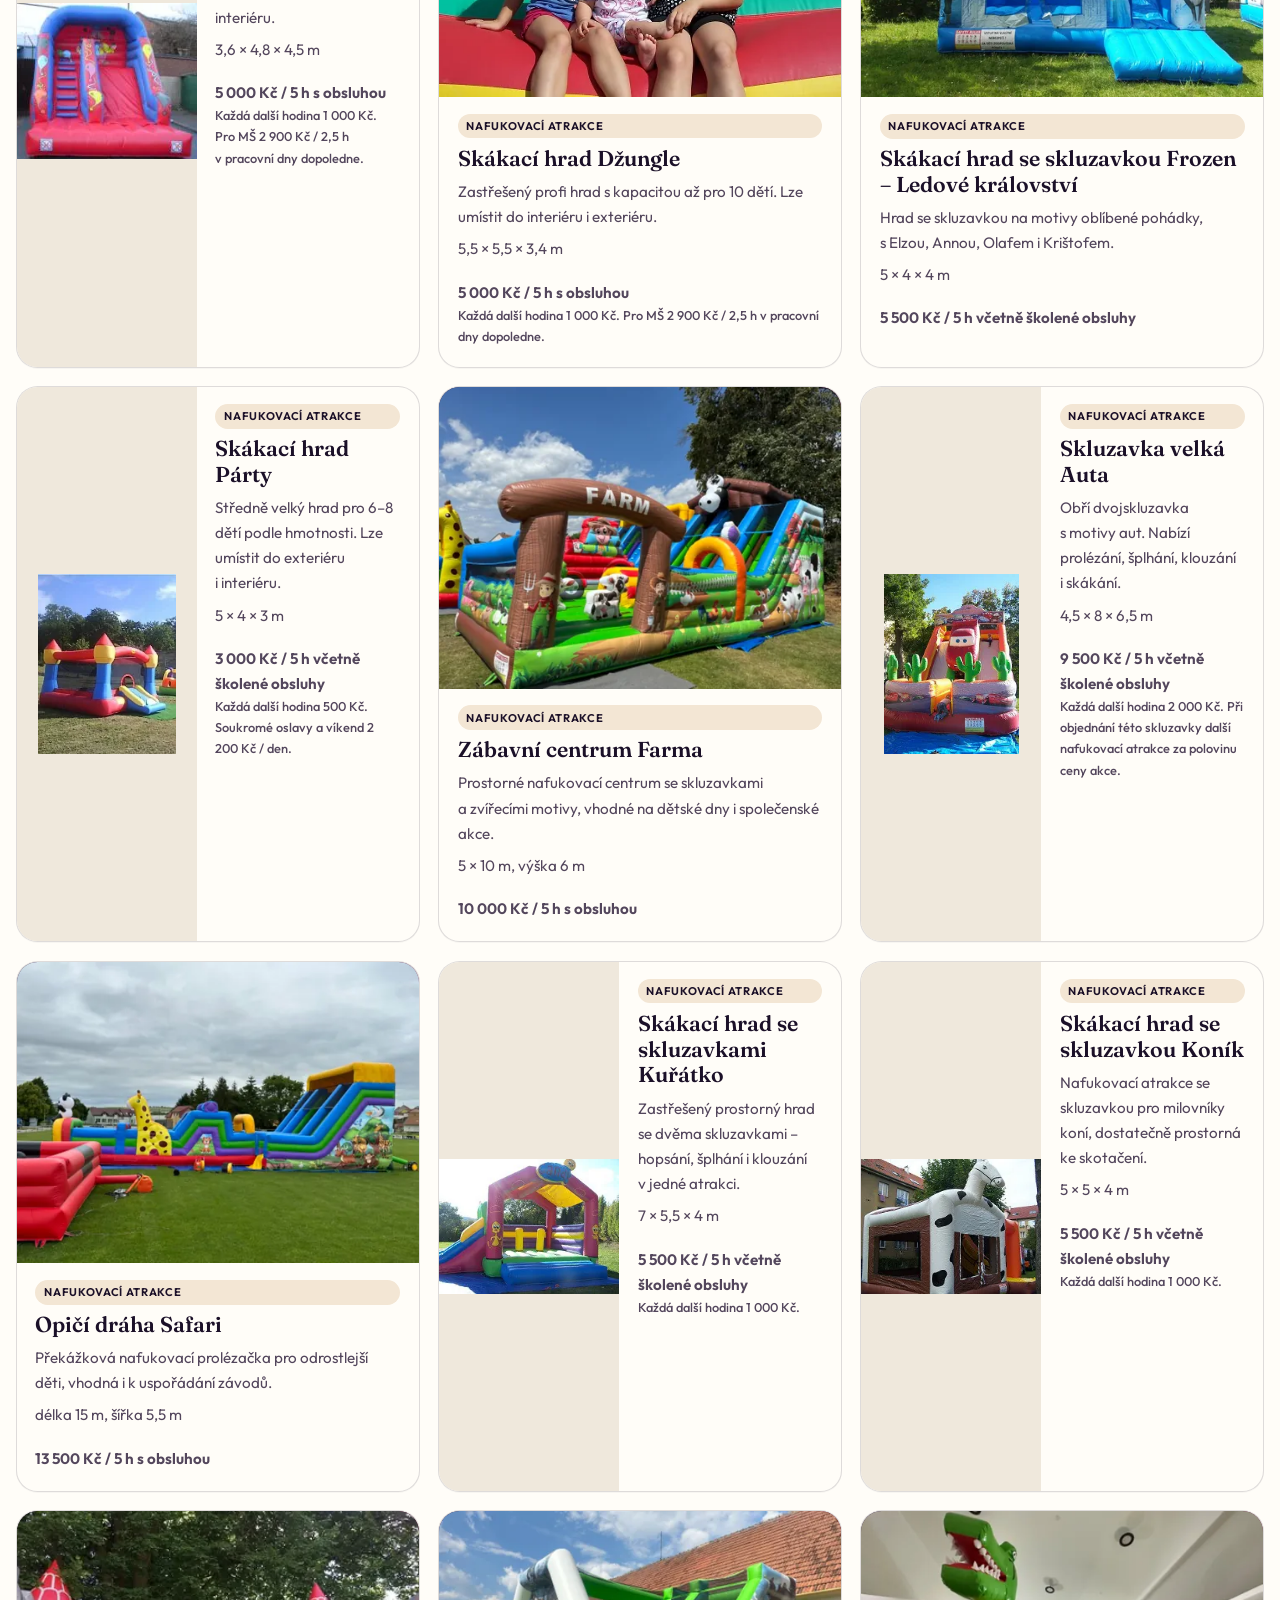
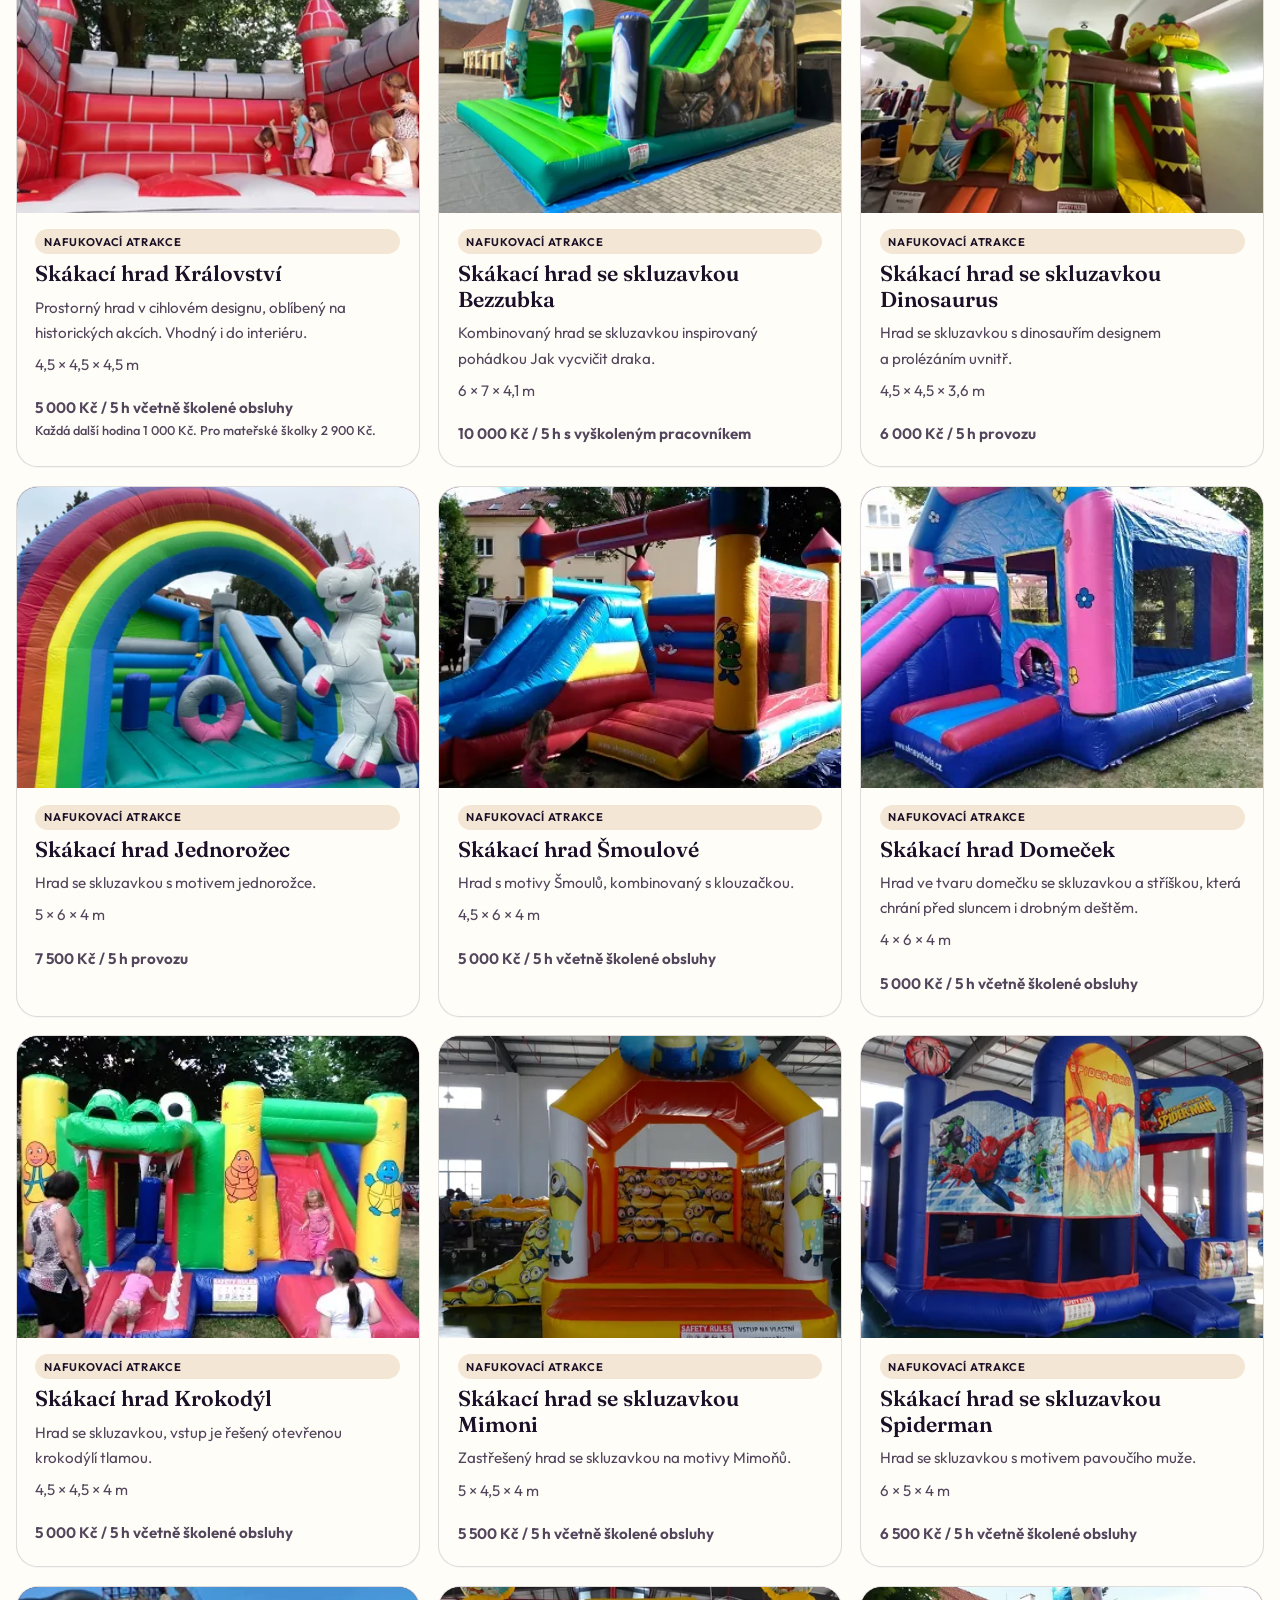
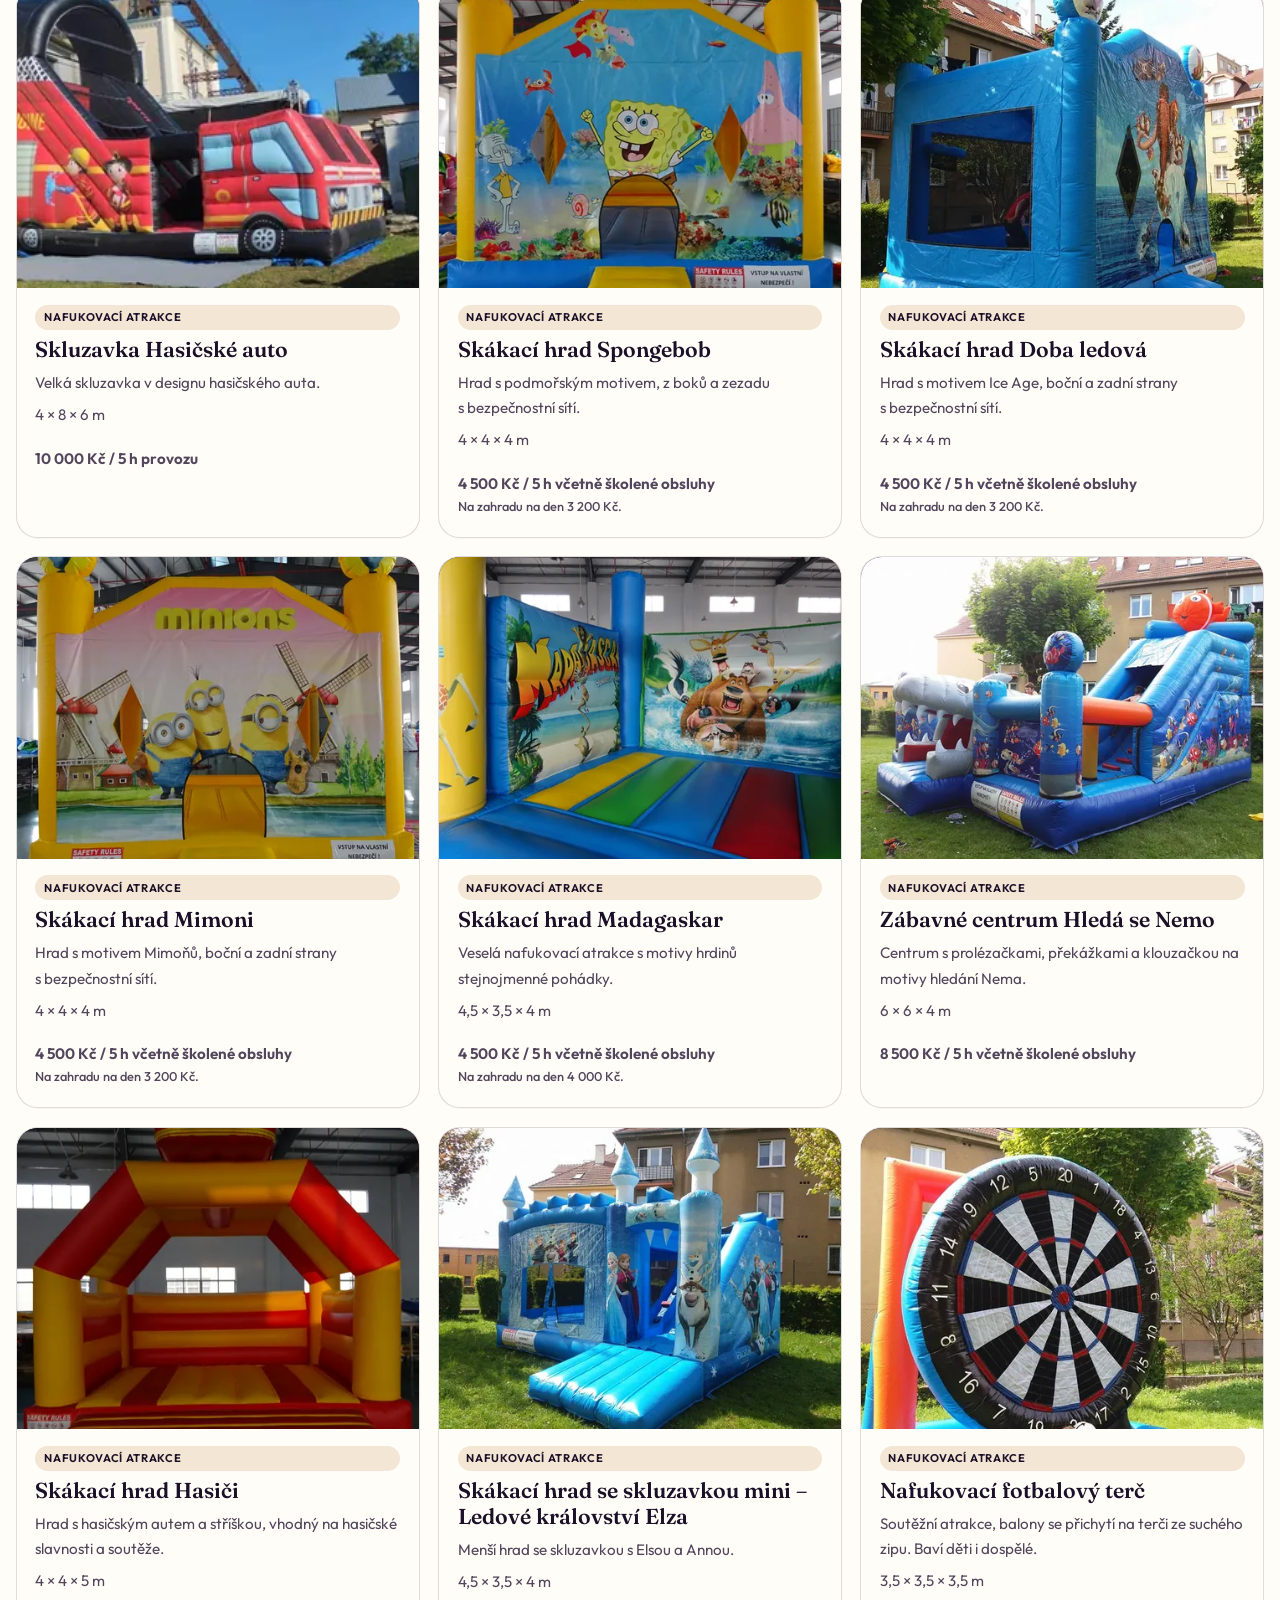
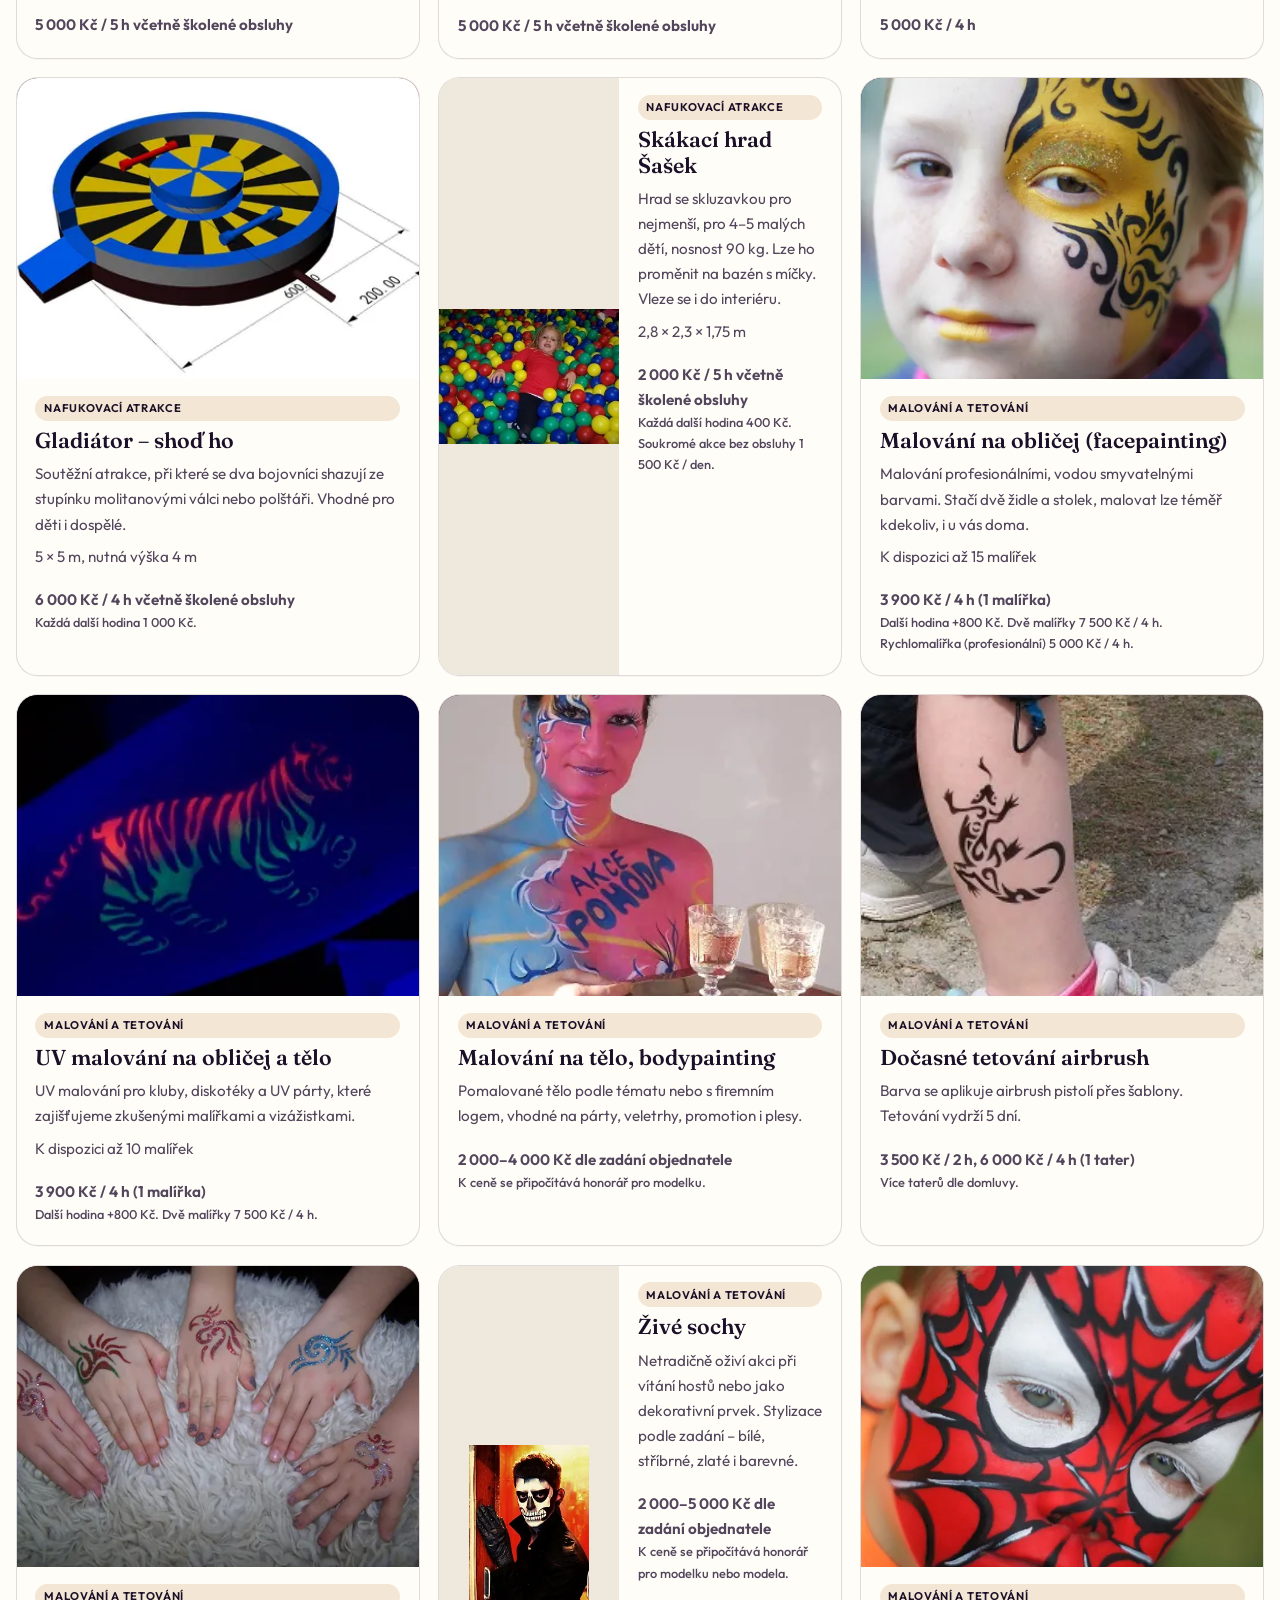
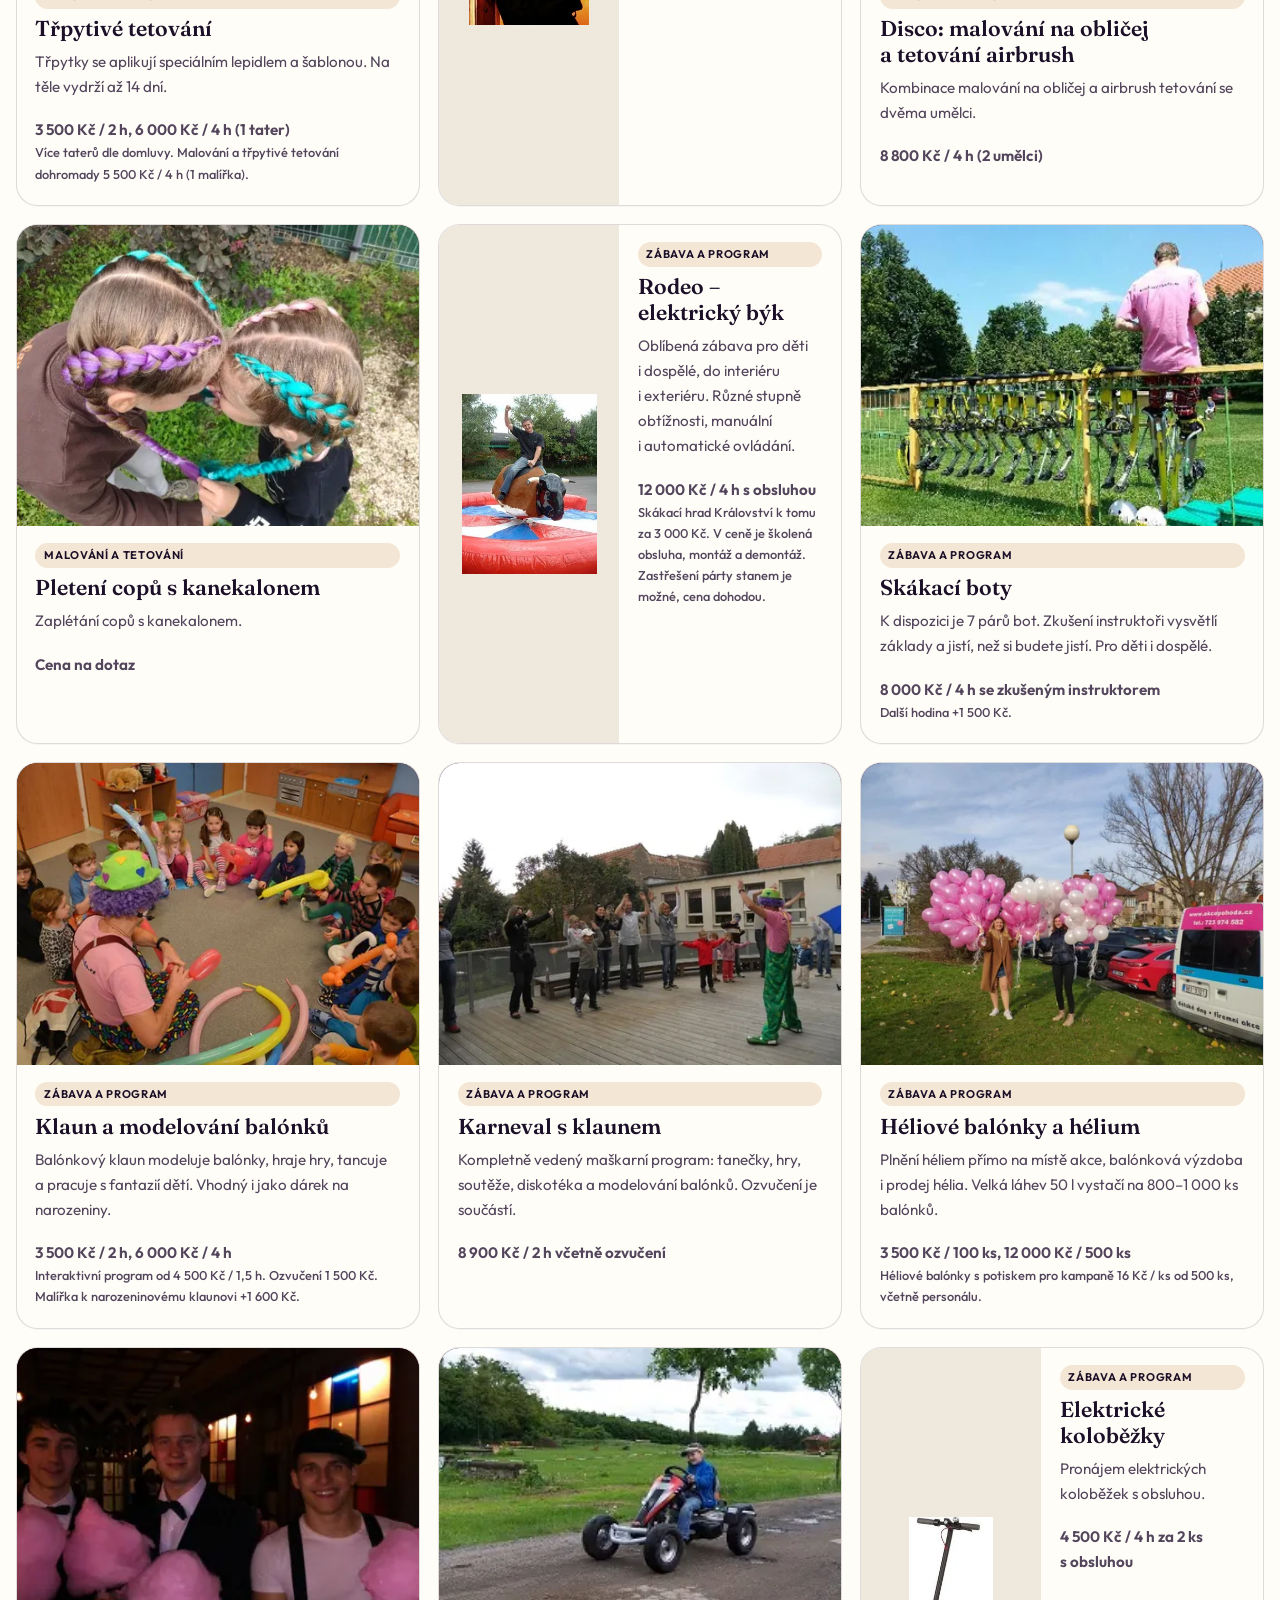
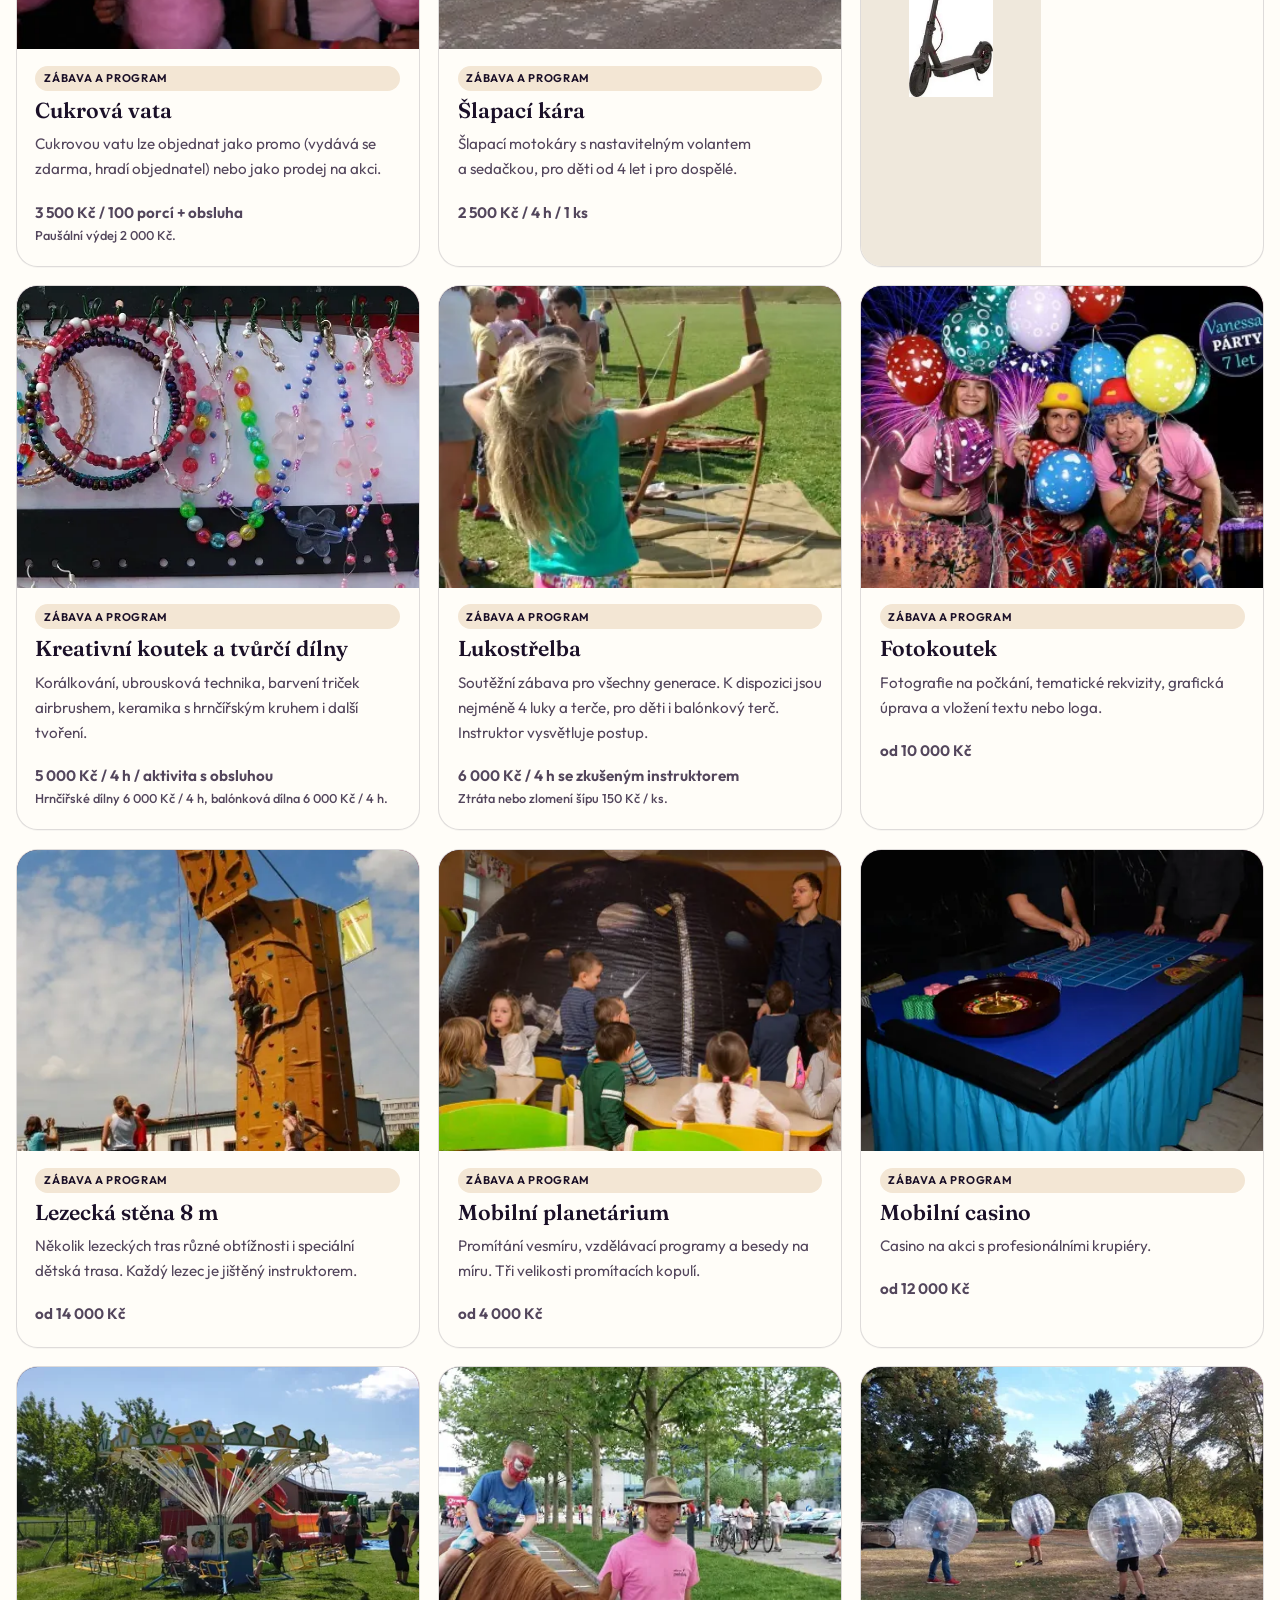
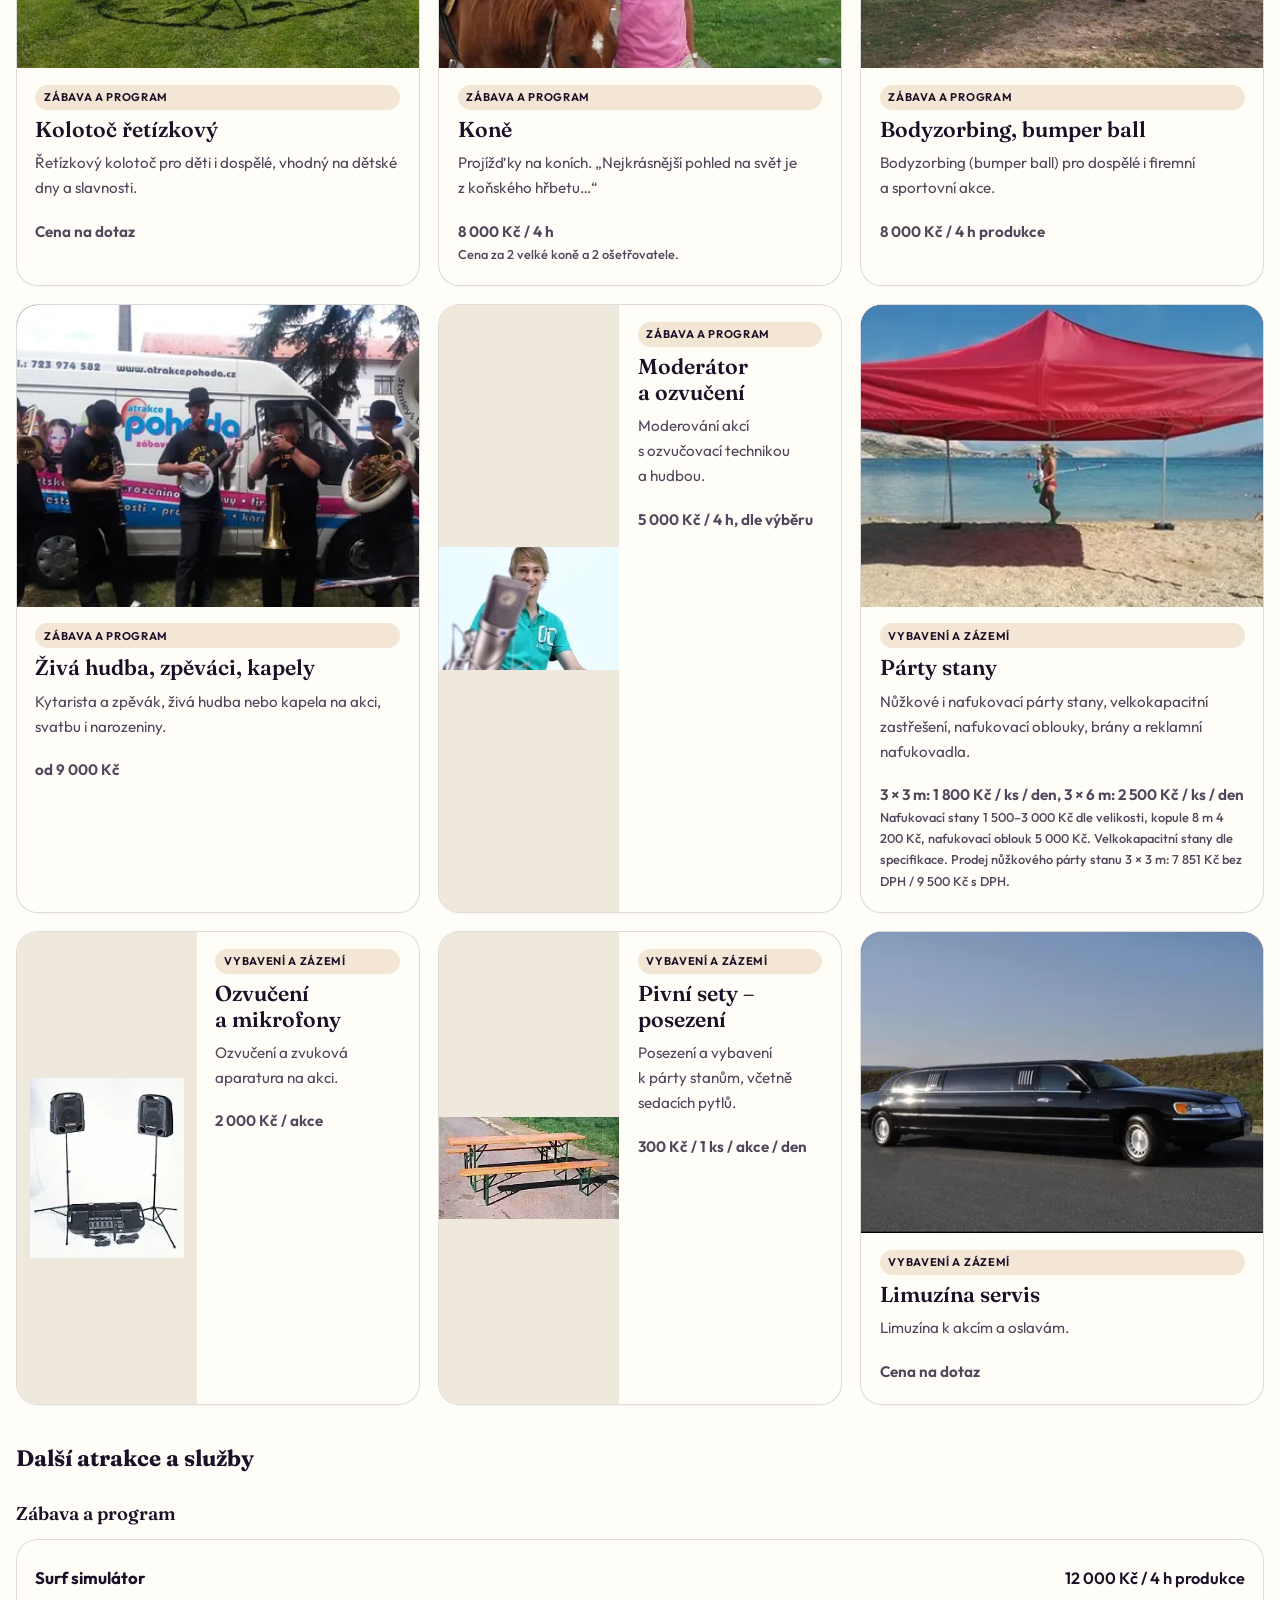
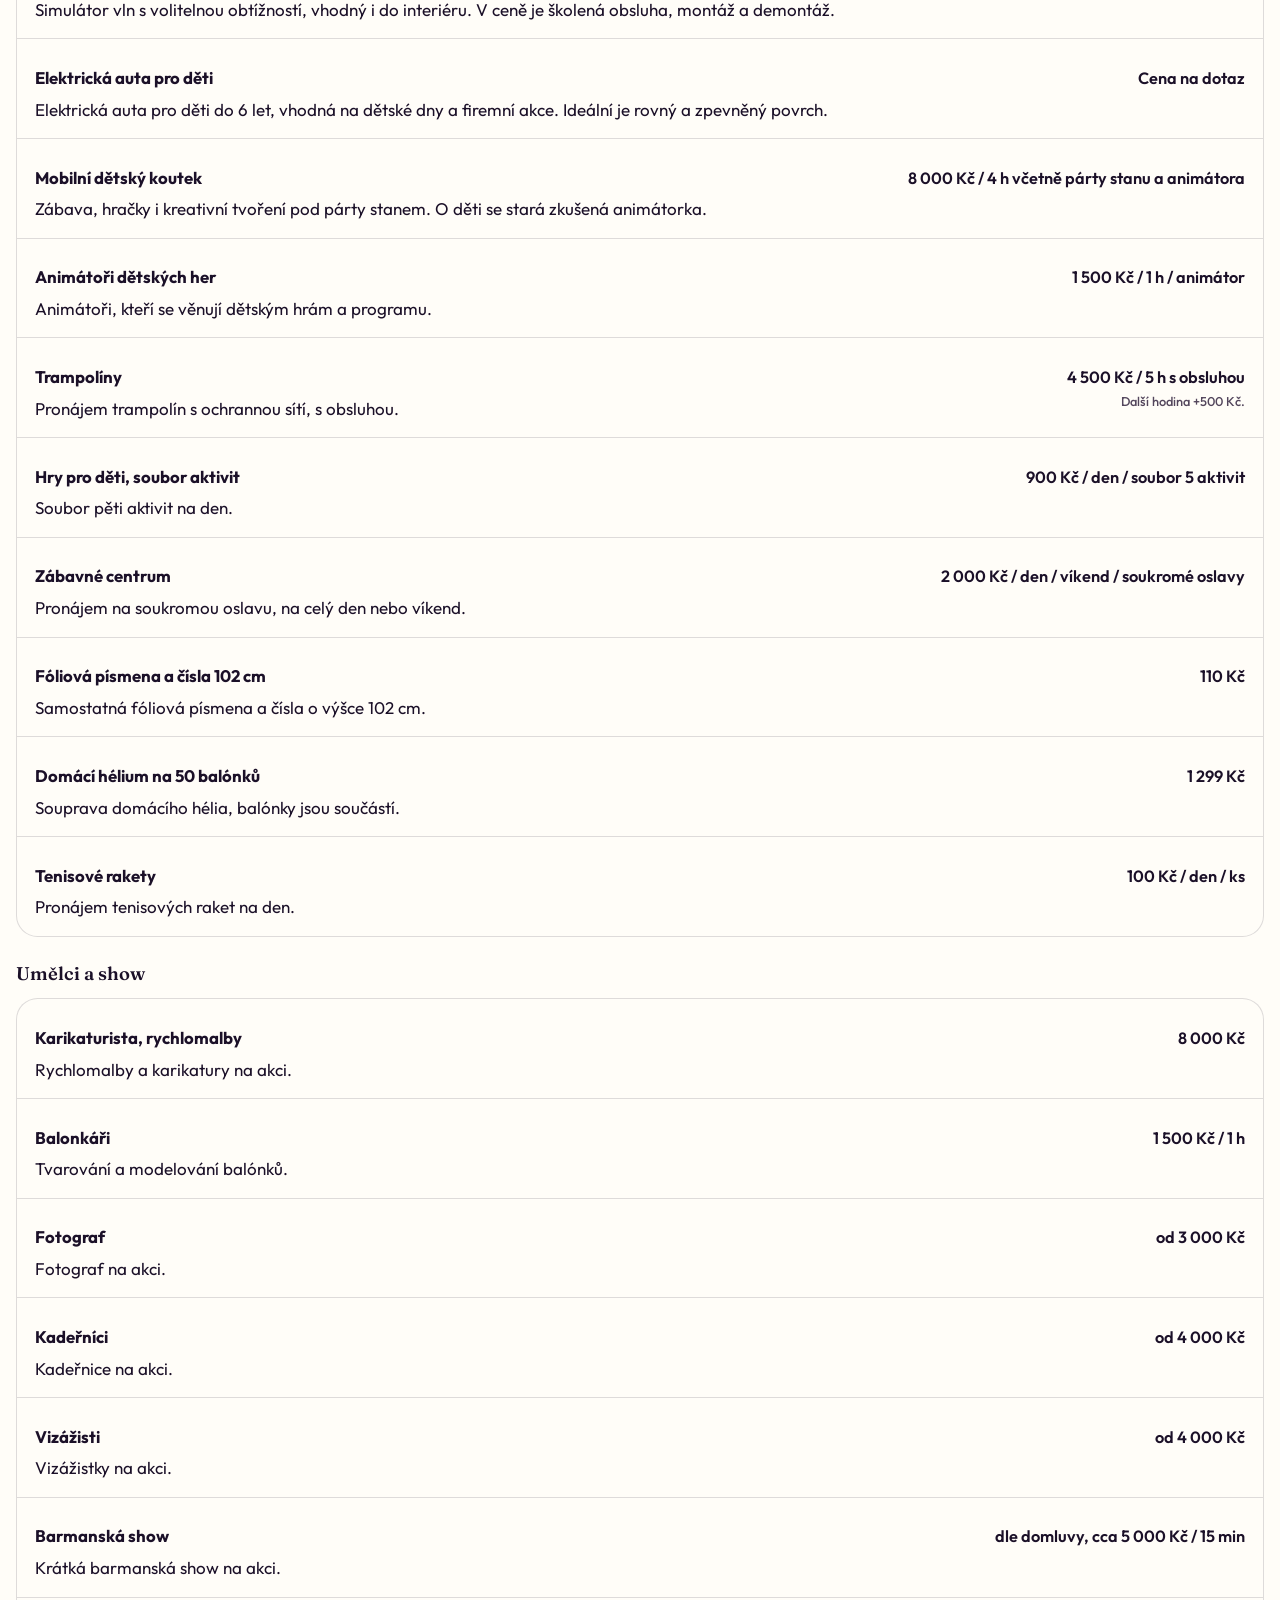
==== commit 3c2a320c: "Náhled Atrakce Pohoda: ceny z podstránek a opravy z QC kola 2" ====
--- a/levne-atrakce/index.html
+++ b/levne-atrakce/index.html
@@ -151,7 +151,7 @@
           <div class="facts">
             <p class="fact"><b>od roku 2008</b><span>živnost od 26.&nbsp;3.&nbsp;2008</span></p>
             <p class="fact"><b>Kuřim</b><span>U&nbsp;Stadionu 953/15</span></p>
-            <p class="fact"><b>83 položek</b><span>atrakce a&nbsp;služby v&nbsp;katalogu</span></p>
+            <p class="fact"><b>90 položek</b><span>atrakce a&nbsp;služby v&nbsp;katalogu</span></p>
             <p class="fact"><b>vlastní vybavení</b><span>nejsme zprostředkovatelé</span></p>
           </div>
         </div>
@@ -159,7 +159,7 @@
           <figure><picture>
         <source type="image/webp" srcset="img/home-3-480.webp 480w, img/home-3-800.webp 800w" sizes="(max-width: 800px) 50vw, 28vw">
         <img src="img/home-3.jpg" width="852" height="1280" alt="Dívka s profesionálním malováním na obličeji, Atrakce Pohoda" sizes="(max-width: 800px) 50vw, 28vw" loading="lazy" decoding="async">
-      </picture><figcaption class="caption">Malování na obličej z&nbsp;akcí klienta</figcaption></figure>
+      </picture><figcaption class="caption">Malování na obličej z&nbsp;našich akcí</figcaption></figure>
           <figure><picture>
         <source type="image/webp" srcset="img/farma-6200-480.webp 480w, img/farma-6200-800.webp 800w" sizes="(max-width: 800px) 50vw, 22vw">
         <img src="img/farma-6200.jpg" width="1000" height="750" alt="Nafukovací zábavní centrum Farma na akci pod širým nebem" sizes="(max-width: 800px) 50vw, 22vw" loading="lazy" decoding="async">
@@ -218,10 +218,10 @@
           <button class="filter-btn" type="button" data-filter="zabava" aria-pressed="false">Zábava a&nbsp;program</button>
           <button class="filter-btn" type="button" data-filter="vybaveni" aria-pressed="false">Vybavení a&nbsp;zázemí</button>
         </div>
-        <p id="katalog-stav" class="caption" aria-live="polite">Zobrazeno všech 83 položek.</p>
+        <p id="katalog-stav" class="caption" aria-live="polite">Zobrazeno všech 90 položek.</p>
         <div class="cards">
 
-    <article class="card reveal" data-cat="nafukovaci" id="atrakce-pohoda">
+    <article class="card is-thumb reveal" data-cat="nafukovaci" id="atrakce-pohoda">
       <div class="card-media"><picture>
         <source type="image/webp" srcset="img/skluzavka-pohoda-200.webp 200w" sizes="(max-width: 600px) 100vw, (max-width: 1024px) 50vw, 360px">
         <img src="img/skluzavka-pohoda.jpg" width="200" height="173" alt="Nafukovací skluzavka Pohoda" sizes="(max-width: 600px) 100vw, (max-width: 1024px) 50vw, 360px" loading="lazy" decoding="async">
@@ -263,7 +263,7 @@
       </div>
     </article>
 
-    <article class="card reveal" data-cat="nafukovaci" id="atrakce-party">
+    <article class="card is-thumb reveal" data-cat="nafukovaci" id="atrakce-party">
       <div class="card-media"><picture>
         <source type="image/webp" srcset="img/party-hrad-160.webp 160w" sizes="(max-width: 600px) 100vw, (max-width: 1024px) 50vw, 360px">
         <img src="img/party-hrad.jpg" width="160" height="210" alt="Skákací hrad Párty" sizes="(max-width: 600px) 100vw, (max-width: 1024px) 50vw, 360px" loading="lazy" decoding="async">
@@ -291,7 +291,7 @@
       </div>
     </article>
 
-    <article class="card reveal" data-cat="nafukovaci" id="atrakce-auta">
+    <article class="card is-thumb reveal" data-cat="nafukovaci" id="atrakce-auta">
       <div class="card-media"><picture>
         <source type="image/webp" srcset="img/dvojskluzavka-auta-173.webp 173w" sizes="(max-width: 600px) 100vw, (max-width: 1024px) 50vw, 360px">
         <img src="img/dvojskluzavka-auta.jpg" width="173" height="231" alt="Skluzavka velká Auta" sizes="(max-width: 600px) 100vw, (max-width: 1024px) 50vw, 360px" loading="lazy" decoding="async">
@@ -319,7 +319,7 @@
       </div>
     </article>
 
-    <article class="card reveal" data-cat="nafukovaci" id="atrakce-kure">
+    <article class="card is-thumb reveal" data-cat="nafukovaci" id="atrakce-kure">
       <div class="card-media"><picture>
         <source type="image/webp" srcset="img/kure-skluzavky-231.webp 231w" sizes="(max-width: 600px) 100vw, (max-width: 1024px) 50vw, 360px">
         <img src="img/kure-skluzavky.jpg" width="231" height="173" alt="Skákací hrad se skluzavkami Kuřátko" sizes="(max-width: 600px) 100vw, (max-width: 1024px) 50vw, 360px" loading="lazy" decoding="async">
@@ -333,7 +333,7 @@
       </div>
     </article>
 
-    <article class="card reveal" data-cat="nafukovaci" id="atrakce-konik">
+    <article class="card is-thumb reveal" data-cat="nafukovaci" id="atrakce-konik">
       <div class="card-media"><picture>
         <source type="image/webp" srcset="img/konik-231.webp 231w" sizes="(max-width: 600px) 100vw, (max-width: 1024px) 50vw, 360px">
         <img src="img/konik.jpg" width="231" height="173" alt="Skákací hrad se skluzavkou Koník" sizes="(max-width: 600px) 100vw, (max-width: 1024px) 50vw, 360px" loading="lazy" decoding="async">
@@ -613,7 +613,7 @@
       </div>
     </article>
 
-    <article class="card reveal" data-cat="nafukovaci" id="atrakce-sasek">
+    <article class="card is-thumb reveal" data-cat="nafukovaci" id="atrakce-sasek">
       <div class="card-media"><picture>
         <source type="image/webp" srcset="img/sasek-2-231.webp 231w" sizes="(max-width: 600px) 100vw, (max-width: 1024px) 50vw, 360px">
         <img src="img/sasek-2.jpg" width="231" height="173" alt="Skákací hrad Šašek" sizes="(max-width: 600px) 100vw, (max-width: 1024px) 50vw, 360px" loading="lazy" decoding="async">
@@ -637,7 +637,7 @@
         <h3>Malování na obličej (facepainting)</h3>
         <p>Malování profesionálními, vodou smyvatelnými barvami. Stačí dvě židle a&nbsp;stolek, malovat lze téměř kdekoliv, i&nbsp;u vás doma.</p>
         <p class="meta">K dispozici až 15 malířek</p>
-        <p class="price">3 900&nbsp;Kč&nbsp;/ 4&nbsp;h (1 malířka)<small>Další hodina +800&nbsp;Kč. Dvě malířky 7 500&nbsp;Kč&nbsp;/ 4&nbsp;h. Rychlomalířka professional 5 000&nbsp;Kč&nbsp;/ 4&nbsp;h.</small></p>
+        <p class="price">3 900&nbsp;Kč&nbsp;/ 4&nbsp;h (1 malířka)<small>Další hodina +800&nbsp;Kč. Dvě malířky 7 500&nbsp;Kč&nbsp;/ 4&nbsp;h. Rychlomalířka (profesionální) 5 000&nbsp;Kč&nbsp;/ 4&nbsp;h.</small></p>
       </div>
     </article>
 
@@ -697,7 +697,7 @@
       </div>
     </article>
 
-    <article class="card reveal" data-cat="bodyart" id="atrakce-zive-sochy">
+    <article class="card is-thumb reveal" data-cat="bodyart" id="atrakce-zive-sochy">
       <div class="card-media"><picture>
         <source type="image/webp" srcset="img/bodypainting-3-200.webp 200w" sizes="(max-width: 600px) 100vw, (max-width: 1024px) 50vw, 360px">
         <img src="img/bodypainting-3.jpg" width="200" height="300" alt="Živé sochy" sizes="(max-width: 600px) 100vw, (max-width: 1024px) 50vw, 360px" loading="lazy" decoding="async">
@@ -739,7 +739,7 @@
       </div>
     </article>
 
-    <article class="card reveal" data-cat="zabava" id="atrakce-rodeo">
+    <article class="card is-thumb reveal" data-cat="zabava" id="atrakce-rodeo">
       <div class="card-media"><picture>
         <source type="image/webp" srcset="img/rodeo-263.webp 263w" sizes="(max-width: 600px) 100vw, (max-width: 1024px) 50vw, 360px">
         <img src="img/rodeo.jpg" width="263" height="350" alt="Rodeo – elektrický býk" sizes="(max-width: 600px) 100vw, (max-width: 1024px) 50vw, 360px" loading="lazy" decoding="async">
@@ -778,7 +778,7 @@
         <h3>Klaun a&nbsp;modelování balónků</h3>
         <p>Balónkový klaun modeluje balónky, hraje hry, tancuje a&nbsp;pracuje s&nbsp;fantazií dětí. Vhodný i&nbsp;jako dárek na narozeniny.</p>
 
-        <p class="price">3 500&nbsp;Kč&nbsp;/ 2&nbsp;h, 6 000&nbsp;Kč&nbsp;/ 4&nbsp;h<small>Interaktivní program od 4 500&nbsp;Kč&nbsp;/ 1,5&nbsp;h.</small></p>
+        <p class="price">3 500&nbsp;Kč&nbsp;/ 2&nbsp;h, 6 000&nbsp;Kč&nbsp;/ 4&nbsp;h<small>Interaktivní program od 4 500&nbsp;Kč&nbsp;/ 1,5&nbsp;h. Ozvučení 1 500&nbsp;Kč. Malířka k&nbsp;narozeninovému klaunovi +1 600&nbsp;Kč.</small></p>
       </div>
     </article>
 
@@ -806,7 +806,7 @@
         <h3>Héliové balónky a&nbsp;hélium</h3>
         <p>Plnění héliem přímo na místě akce, balónková výzdoba i&nbsp;prodej hélia. Velká láhev 50 l vystačí na 800–1 000 ks balónků.</p>
 
-        <p class="price">3 500&nbsp;Kč&nbsp;/ 100 ks, 12 000&nbsp;Kč&nbsp;/ 500 ks</p>
+        <p class="price">3 500&nbsp;Kč&nbsp;/ 100 ks, 12 000&nbsp;Kč&nbsp;/ 500 ks<small>Héliové balónky s&nbsp;potiskem pro kampaně 16&nbsp;Kč&nbsp;/ ks od 500 ks, včetně personálu.</small></p>
       </div>
     </article>
 
@@ -838,7 +838,7 @@
       </div>
     </article>
 
-    <article class="card reveal" data-cat="zabava" id="atrakce-kolobezky">
+    <article class="card is-thumb reveal" data-cat="zabava" id="atrakce-kolobezky">
       <div class="card-media"><picture>
         <source type="image/webp" srcset="img/kolobezky-164.webp 164w" sizes="(max-width: 600px) 100vw, (max-width: 1024px) 50vw, 360px">
         <img src="img/kolobezky.jpg" width="164" height="350" alt="Elektrické koloběžky" sizes="(max-width: 600px) 100vw, (max-width: 1024px) 50vw, 360px" loading="lazy" decoding="async">
@@ -880,7 +880,7 @@
         <h3>Lukostřelba</h3>
         <p>Soutěžní zábava pro všechny generace. K&nbsp;dispozici jsou nejméně 4 luky a&nbsp;terče, pro děti i&nbsp;balónkový terč. Instruktor vysvětluje postup.</p>
 
-        <p class="price">6 000&nbsp;Kč&nbsp;/ 4&nbsp;h se zkušeným instruktorem</p>
+        <p class="price">6 000&nbsp;Kč&nbsp;/ 4&nbsp;h se zkušeným instruktorem<small>Ztráta nebo zlomení šípu 150&nbsp;Kč&nbsp;/ ks.</small></p>
       </div>
     </article>
 
@@ -997,7 +997,7 @@
       </div>
     </article>
 
-    <article class="card reveal" data-cat="zabava" id="atrakce-moderator">
+    <article class="card is-thumb reveal" data-cat="zabava" id="atrakce-moderator">
       <div class="card-media"><picture>
         <source type="image/webp" srcset="img/moderator-269.webp 269w" sizes="(max-width: 600px) 100vw, (max-width: 1024px) 50vw, 360px">
         <img src="img/moderator.jpg" width="269" height="183" alt="Moderátor a ozvučení" sizes="(max-width: 600px) 100vw, (max-width: 1024px) 50vw, 360px" loading="lazy" decoding="async">
@@ -1021,11 +1021,11 @@
         <h3>Párty stany</h3>
         <p>Nůžkové i&nbsp;nafukovací párty stany, velkokapacitní zastřešení, nafukovací oblouky, brány a&nbsp;reklamní nafukovadla.</p>
 
-        <p class="price">3 × 3&nbsp;m: 1 800&nbsp;Kč&nbsp;/ ks&nbsp;/ den, 3 × 6&nbsp;m: 2 500&nbsp;Kč&nbsp;/ ks&nbsp;/ den<small>Nafukovací stany 1 500–3 000&nbsp;Kč dle velikosti, kopule 8&nbsp;m 4 200&nbsp;Kč, nafukovací oblouk 5 000&nbsp;Kč. Velkokapacitní stany dle specifikace.</small></p>
-      </div>
-    </article>
-
-    <article class="card reveal" data-cat="vybaveni" id="atrakce-ozvuceni">
+        <p class="price">3 × 3&nbsp;m: 1 800&nbsp;Kč&nbsp;/ ks&nbsp;/ den, 3 × 6&nbsp;m: 2 500&nbsp;Kč&nbsp;/ ks&nbsp;/ den<small>Nafukovací stany 1 500–3 000&nbsp;Kč dle velikosti, kopule 8&nbsp;m 4 200&nbsp;Kč, nafukovací oblouk 5 000&nbsp;Kč. Velkokapacitní stany dle specifikace. Prodej nůžkového párty stanu 3 × 3&nbsp;m: 7 851&nbsp;Kč bez DPH / 9 500&nbsp;Kč s&nbsp;DPH.</small></p>
+      </div>
+    </article>
+
+    <article class="card is-thumb reveal" data-cat="vybaveni" id="atrakce-ozvuceni">
       <div class="card-media"><picture>
         <source type="image/webp" srcset="img/ozvuceni-180.webp 180w" sizes="(max-width: 600px) 100vw, (max-width: 1024px) 50vw, 360px">
         <img src="img/ozvuceni.jpg" width="180" height="210" alt="Ozvučení a mikrofony" sizes="(max-width: 600px) 100vw, (max-width: 1024px) 50vw, 360px" loading="lazy" decoding="async">
@@ -1039,7 +1039,7 @@
       </div>
     </article>
 
-    <article class="card reveal" data-cat="vybaveni" id="atrakce-pivni-sety">
+    <article class="card is-thumb reveal" data-cat="vybaveni" id="atrakce-pivni-sety">
       <div class="card-media"><picture>
         <source type="image/webp" srcset="img/pivni-sety-247.webp 247w" sizes="(max-width: 600px) 100vw, (max-width: 1024px) 50vw, 360px">
         <img src="img/pivni-sety.jpg" width="247" height="140" alt="Pivní sety – posezení" sizes="(max-width: 600px) 100vw, (max-width: 1024px) 50vw, 360px" loading="lazy" decoding="async">
@@ -1073,7 +1073,10 @@
         </div>
         <div class="price-list" id="dalsi-polozky">
           <h3 class="price-list-title">Další atrakce a&nbsp;služby</h3>
-          <ul class="price-rows">
+
+          <div class="price-group">
+            <h4 class="price-group-title">Zábava a program</h4>
+            <ul class="price-rows">
       <li class="price-row reveal" data-cat="zabava" id="atrakce-surf">
         <div>
           <h3>Surf simulátor</h3>
@@ -1116,6 +1119,109 @@
         </div>
         <p class="price">900&nbsp;Kč&nbsp;/ den&nbsp;/ soubor 5 aktivit</p>
       </li>
+      <li class="price-row reveal" data-cat="nafukovaci" id="atrakce-zabavne-centrum">
+        <div>
+          <h3>Zábavné centrum</h3>
+          <p>Pronájem na soukromou oslavu, na celý den nebo víkend.</p>
+        </div>
+        <p class="price">2 000&nbsp;Kč&nbsp;/ den / víkend / soukromé oslavy</p>
+      </li>
+      <li class="price-row reveal" data-cat="zabava" id="atrakce-foliova-pismena">
+        <div>
+          <h3>Fóliová písmena a&nbsp;čísla 102&nbsp;cm</h3>
+          <p>Samostatná fóliová písmena a&nbsp;čísla o výšce 102&nbsp;cm.</p>
+        </div>
+        <p class="price">110&nbsp;Kč</p>
+      </li>
+      <li class="price-row reveal" data-cat="zabava" id="atrakce-helium-domaci">
+        <div>
+          <h3>Domácí hélium na 50 balónků</h3>
+          <p>Souprava domácího hélia, balónky jsou součástí.</p>
+        </div>
+        <p class="price">1 299&nbsp;Kč</p>
+      </li>
+      <li class="price-row reveal" data-cat="zabava" id="atrakce-tenisove-rakety">
+        <div>
+          <h3>Tenisové rakety</h3>
+          <p>Pronájem tenisových raket na den.</p>
+        </div>
+        <p class="price">100&nbsp;Kč&nbsp;/ den&nbsp;/ ks</p>
+      </li>
+            </ul>
+          </div>
+
+          <div class="price-group">
+            <h4 class="price-group-title">Umělci a show</h4>
+            <ul class="price-rows">
+      <li class="price-row reveal" data-cat="zabava" id="atrakce-karikaturista">
+        <div>
+          <h3>Karikaturista, rychlomalby</h3>
+          <p>Rychlomalby a&nbsp;karikatury na akci.</p>
+        </div>
+        <p class="price">8 000&nbsp;Kč</p>
+      </li>
+      <li class="price-row reveal" data-cat="zabava" id="atrakce-balonkari">
+        <div>
+          <h3>Balonkáři</h3>
+          <p>Tvarování a&nbsp;modelování balónků.</p>
+        </div>
+        <p class="price">1 500&nbsp;Kč&nbsp;/ 1&nbsp;h</p>
+      </li>
+      <li class="price-row reveal" data-cat="zabava" id="atrakce-fotograf">
+        <div>
+          <h3>Fotograf</h3>
+          <p>Fotograf na akci.</p>
+        </div>
+        <p class="price">od 3 000&nbsp;Kč</p>
+      </li>
+      <li class="price-row reveal" data-cat="zabava" id="atrakce-kadernici">
+        <div>
+          <h3>Kadeřníci</h3>
+          <p>Kadeřnice na akci.</p>
+        </div>
+        <p class="price">od 4 000&nbsp;Kč</p>
+      </li>
+      <li class="price-row reveal" data-cat="zabava" id="atrakce-vizazisti">
+        <div>
+          <h3>Vizážisti</h3>
+          <p>Vizážistky na akci.</p>
+        </div>
+        <p class="price">od 4 000&nbsp;Kč</p>
+      </li>
+      <li class="price-row reveal" data-cat="zabava" id="atrakce-barman-show">
+        <div>
+          <h3>Barmanská show</h3>
+          <p>Krátká barmanská show na akci.</p>
+        </div>
+        <p class="price">dle domluvy, cca 5 000&nbsp;Kč&nbsp;/ 15&nbsp;min</p>
+      </li>
+      <li class="price-row reveal" data-cat="zabava" id="atrakce-kadernicka-show">
+        <div>
+          <h3>Kadeřnická show</h3>
+          <p>Show a&nbsp;následný workshop.</p>
+        </div>
+        <p class="price">5 000&nbsp;Kč&nbsp;/ 30&nbsp;min + 1&nbsp;h workshop</p>
+      </li>
+      <li class="price-row reveal" data-cat="zabava" id="atrakce-ohnova-show">
+        <div>
+          <h3>Ohňová show</h3>
+          <p>Ohňová show na akci.</p>
+        </div>
+        <p class="price">dle domluvy</p>
+      </li>
+      <li class="price-row reveal" data-cat="bodyart" id="atrakce-bodypainting-show">
+        <div>
+          <h3>Bodypainting show</h3>
+          <p>Show s&nbsp;malbou na tělo.</p>
+        </div>
+        <p class="price">3 000–5 000&nbsp;Kč</p>
+      </li>
+            </ul>
+          </div>
+
+          <div class="price-group">
+            <h4 class="price-group-title">Technika a zázemí</h4>
+            <ul class="price-rows">
       <li class="price-row reveal" data-cat="vybaveni" id="atrakce-vycep">
         <div>
           <h3>Výčepní zařízení</h3>
@@ -1144,86 +1250,63 @@
         </div>
         <p class="price">Cena na dotaz</p>
       </li>
-
-      <li class="price-row reveal" data-cat="nafukovaci" id="atrakce-zabavne-centrum">
-        <div>
-          <h3>Zábavné centrum</h3>
-        </div>
-        <p class="price">2 000&nbsp;Kč&nbsp;/ den / víkend / soukromé oslavy</p>
-      </li>
-      <li class="price-row reveal" data-cat="zabava" id="atrakce-karikaturista">
-        <div>
-          <h3>Karikaturista, rychlomalby</h3>
-        </div>
-        <p class="price">8 000&nbsp;Kč</p>
-      </li>
-      <li class="price-row reveal" data-cat="zabava" id="atrakce-balonkari">
-        <div>
-          <h3>Balonkáři</h3>
-        </div>
-        <p class="price">1 500&nbsp;Kč&nbsp;/ 1&nbsp;h</p>
-      </li>
-      <li class="price-row reveal" data-cat="zabava" id="atrakce-fotograf">
-        <div>
-          <h3>Fotograf</h3>
-        </div>
-        <p class="price">od 3 000&nbsp;Kč</p>
-      </li>
-      <li class="price-row reveal" data-cat="zabava" id="atrakce-kadernici">
-        <div>
-          <h3>Kadeřníci</h3>
-        </div>
-        <p class="price">od 4 000&nbsp;Kč</p>
-      </li>
-      <li class="price-row reveal" data-cat="zabava" id="atrakce-vizazisti">
-        <div>
-          <h3>Vizážisti</h3>
-        </div>
-        <p class="price">od 4 000&nbsp;Kč</p>
-      </li>
-      <li class="price-row reveal" data-cat="zabava" id="atrakce-barman-show">
-        <div>
-          <h3>Barmanská show</h3>
-        </div>
-        <p class="price">dle domluvy, cca 5 000&nbsp;Kč&nbsp;/ 15&nbsp;min</p>
-      </li>
-      <li class="price-row reveal" data-cat="zabava" id="atrakce-kadernicka-show">
-        <div>
-          <h3>Kadeřnická show</h3>
-        </div>
-        <p class="price">5 000&nbsp;Kč&nbsp;/ 30&nbsp;min + 1&nbsp;h workshop</p>
-      </li>
-      <li class="price-row reveal" data-cat="zabava" id="atrakce-ohnova-show">
-        <div>
-          <h3>Ohňová show</h3>
-        </div>
-        <p class="price">dle domluvy</p>
-      </li>
-      <li class="price-row reveal" data-cat="bodyart" id="atrakce-bodypainting-show">
-        <div>
-          <h3>Bodypainting show</h3>
-        </div>
-        <p class="price">3 000–5 000&nbsp;Kč</p>
-      </li>
+      <li class="price-row reveal" data-cat="vybaveni" id="atrakce-megafon">
+        <div>
+          <h3>Megafon</h3>
+          <p>Megafon 25 W. Pouze v&nbsp;kombinaci s&nbsp;další objednávkou, jinak dohodou.</p>
+        </div>
+        <p class="price">300&nbsp;Kč&nbsp;/ den</p>
+      </li>
+      <li class="price-row reveal" data-cat="vybaveni" id="atrakce-stoly-zidle">
+        <div>
+          <h3>Stoly a&nbsp;židle</h3>
+          <p>Set: stůl a&nbsp;4 židle.</p>
+        </div>
+        <p class="price">300&nbsp;Kč&nbsp;/ den</p>
+      </li>
+      <li class="price-row reveal" data-cat="vybaveni" id="atrakce-detske-stoly">
+        <div>
+          <h3>Dětské stoly a&nbsp;židle</h3>
+          <p>Set: 2 stoly a&nbsp;6 židliček.</p>
+        </div>
+        <p class="price">400&nbsp;Kč&nbsp;/ den</p>
+      </li>
+      <li class="price-row reveal" data-cat="vybaveni" id="atrakce-prodej-stanu">
+        <div>
+          <h3>Prodej nůžkového párty stanu 3 × 3&nbsp;m</h3>
+          <p>Prodej nůžkového párty stanu, ne pronájem.</p>
+        </div>
+        <p class="price">7 851&nbsp;Kč bez DPH / 9 500&nbsp;Kč s&nbsp;DPH</p>
+      </li>
+            </ul>
+          </div>
+
+          <div class="price-group">
+            <h4 class="price-group-title">Nářadí a stavební technika</h4>
+            <ul class="price-rows">
       <li class="price-row reveal" data-cat="vybaveni" id="atrakce-leseni">
         <div>
           <h3>Mobilní lešení hliníkové 8&nbsp;m</h3>
+          <p>Hliníkové lešení do výšky 8&nbsp;m. Při více dnech sleva.</p>
         </div>
         <p class="price">500&nbsp;Kč&nbsp;/ den<small>Více dnů sleva.</small></p>
       </li>
       <li class="price-row reveal" data-cat="vybaveni" id="atrakce-kladivo">
         <div>
           <h3>Elektrické kladivo</h3>
+          <p>Pronájem elektrického kladiva.</p>
         </div>
         <p class="price">500&nbsp;Kč&nbsp;/ den</p>
       </li>
       <li class="price-row reveal" data-cat="vybaveni" id="atrakce-nivelac">
         <div>
           <h3>Nivelační rotační přístroj Bosch</h3>
+          <p>Pronájem nivelačního rotačního přístroje Bosch.</p>
         </div>
         <p class="price">600&nbsp;Kč&nbsp;/ den</p>
       </li>
-          </ul>
+            </ul>
+          </div>
         </div>
       </div>
     </section>
@@ -1253,10 +1336,15 @@
           </div></article>
           <article class="card reveal"><div class="card-body">
             <h3>Karneval s&nbsp;klaunem</h3>
-            <p>Kompletní program s&nbsp;ozvučením. Pro školy a&nbsp;školky nabízíme výrazné slevy – cena na vyžádání.</p>
-            <p class="price">8 900 Kč / 2&nbsp;h</p>
+            <p>Kompletní program s&nbsp;ozvučením. Pro školy a&nbsp;školky nabízíme výrazné slevy.</p>
+            <p class="price">8 900 Kč / 2&nbsp;h<small>Pro mateřské školky dopoledne 4 500&nbsp;Kč&nbsp;/ 1,5&nbsp;h, odpoledne 4 900&nbsp;Kč.</small></p>
           </div></article>
 
+        </div>
+
+        <div class="pack-group">
+          <h3 class="pack-group-title">Výhodné balíčky</h3>
+          <div class="cards pack-cards">
           <article class="card reveal"><div class="card-body">
             <h3>Džungle + malování na obličej</h3>
             <p>Skákací hrad Džungle a&nbsp;malování na obličej.</p>
@@ -1277,6 +1365,31 @@
             <p>Skákací hrad dle výběru a&nbsp;tvarování balónků.</p>
             <p class="price">10 000 Kč / 4&nbsp;h</p>
           </div></article>
+          </div>
+          <p class="note reveal">Uvedené akční nabídky platí pouze mimo nejvíce poptávané období (dětské dny) a&nbsp;mimo sobotní termíny, dostupnost na dotaz.</p>
+        </div>
+
+        <div class="cards pack-cards">
+          <article class="card reveal"><div class="card-body">
+            <h3>Narozeninová oslava s&nbsp;Klaunicí</h3>
+            <p>Program s&nbsp;klaunicí na jednu hodinu.</p>
+            <p class="price">2 800 Kč / 1&nbsp;h</p>
+          </div></article>
+          <article class="card reveal"><div class="card-body">
+            <h3>Párty + malování + třpytivé tetování</h3>
+            <p>Malování na obličej a&nbsp;třpytivé tetování na 3&nbsp;hodiny. Hrad je po dohodě k&nbsp;dispozici po celý den.</p>
+            <p class="price">4 500 Kč / 3&nbsp;h</p>
+          </div></article>
+          <article class="card reveal"><div class="card-body">
+            <h3>Hrady na soukromé oslavy</h3>
+            <p>Pronájem skákacích hradů na soukromé oslavy na celý den nebo víkend.</p>
+            <p class="price">2 200–6 000 Kč</p>
+          </div></article>
+          <article class="card reveal"><div class="card-body">
+            <h3>Narozeninový klaun + malování</h3>
+            <p>Klaun a&nbsp;malování na obličej na 1,5&nbsp;hodiny.</p>
+            <p class="price">4 900 Kč / 1,5&nbsp;h</p>
+          </div></article>
           <article class="card reveal"><div class="card-body">
             <h3>Show s&nbsp;klaunem pro mateřské školky</h3>
             <p>Aktivní zábava pro děti z&nbsp;mateřských škol – tanečky, soutěže, hudební hry, balónky, divadélko. Délka představení 1,5&nbsp;h.</p>
@@ -1285,10 +1398,30 @@
           <article class="card reveal"><div class="card-body">
             <h3>Karneval s&nbsp;klaunem pro mateřské školky</h3>
             <p>Karnevalový program s&nbsp;veselými tanečky a&nbsp;hrami. Délka 1,5&nbsp;h.</p>
-            <p class="price">4 500 Kč / 1,5&nbsp;h</p>
+            <p class="price">Dopoledne 4 500&nbsp;Kč&nbsp;/ 1,5&nbsp;h, odpoledne 4 900&nbsp;Kč</p>
           </div></article>
-        </div>
-        <p class="note reveal">Pro školy a&nbsp;školky je zvýhodněný ceník v&nbsp;pracovní dny. Pro soukromé oslavy máme speciální výhodný ceník. Při odběru více atrakcí je sleva. Uvedené akční nabídky platí pouze mimo nejvíce poptávané období (dětské dny) a&nbsp;mimo sobotní termíny, dostupnost na dotaz.</p>
+          <article class="card reveal"><div class="card-body">
+            <h3>Narozeninová oslava v&nbsp;MŠ (klaun + třpytivé tetování)</h3>
+            <p>Klaun a&nbsp;třpytivé tetování v&nbsp;mateřské školce na 1&nbsp;hodinu.</p>
+            <p class="price">2 800 Kč / 1&nbsp;h</p>
+          </div></article>
+          <article class="card reveal"><div class="card-body">
+            <h3>Oslava narozenin v&nbsp;mateřské škole</h3>
+            <p>Program s&nbsp;klaunem, volitelně s&nbsp;malířkou obličejů.</p>
+            <p class="price">Klaun + malířka 3 800 Kč / 1&nbsp;h<br>Jen klaun 2 800 Kč / 1&nbsp;h</p>
+          </div></article>
+          <article class="card reveal"><div class="card-body">
+            <h3>Program Čaroděj</h3>
+            <p>Tematický program pálení čarodějnic. Interaktivní varianta zapojuje děti do představení.</p>
+            <p class="price">3 500 Kč / 2&nbsp;h, 6 000 Kč / 4&nbsp;h<small>Interaktivní program 8 900 Kč / 2&nbsp;h.</small></p>
+          </div></article>
+          <article class="card reveal"><div class="card-body">
+            <h3>UV párty: malířka + tater</h3>
+            <p>Malířka UV barvami a&nbsp;tater na UV disco párty.</p>
+            <p class="price">6 000 Kč / 4&nbsp;h</p>
+          </div></article>
+        </div>
+        <p class="note reveal">Pro školy a&nbsp;školky je zvýhodněný ceník v&nbsp;pracovní dny. Pro soukromé oslavy máme speciální výhodný ceník. Při odběru více atrakcí je sleva.</p>
       </div>
     </section>
 
@@ -1425,7 +1558,6 @@
             <li>IČO: 76234169<br>DIČ: CZ8162123805<br>Č.&nbsp;ú.: 107-6130570287/0100</li>
             <li>GPS: 49°18'36.737"N, 16°31'46.064"E</li>
             <li>Facebook: <a href="https://www.facebook.com/atrakcepohoda/" rel="noopener noreferrer">facebook.com/atrakcepohoda</a></li>
-            <li><strong>Otevírací doba:</strong> dle domluvy</li>
           </ul>
           <div class="map" id="mapa">
             <div class="map-consent">
@@ -1552,6 +1684,13 @@
               <label><input type="checkbox" name="atrakce-81" value="Mobilní lešení hliníkové 8 m"> Mobilní lešení hliníkové 8 m</label>
               <label><input type="checkbox" name="atrakce-82" value="Elektrické kladivo"> Elektrické kladivo</label>
               <label><input type="checkbox" name="atrakce-83" value="Nivelační rotační přístroj Bosch"> Nivelační rotační přístroj Bosch</label>
+              <label><input type="checkbox" name="atrakce-84" value="Fóliová písmena a čísla 102 cm"> Fóliová písmena a čísla 102 cm</label>
+              <label><input type="checkbox" name="atrakce-85" value="Domácí hélium na 50 balónků"> Domácí hélium na 50 balónků</label>
+              <label><input type="checkbox" name="atrakce-86" value="Tenisové rakety"> Tenisové rakety</label>
+              <label><input type="checkbox" name="atrakce-87" value="Megafon"> Megafon</label>
+              <label><input type="checkbox" name="atrakce-88" value="Stoly a židle"> Stoly a židle</label>
+              <label><input type="checkbox" name="atrakce-89" value="Dětské stoly a židle"> Dětské stoly a židle</label>
+              <label><input type="checkbox" name="atrakce-90" value="Prodej nůžkového párty stanu 3 × 3 m"> Prodej nůžkového párty stanu 3 × 3 m</label>
                 </div>
               </fieldset>
             </div>
--- a/levne-atrakce/css/style.css
+++ b/levne-atrakce/css/style.css
@@ -444,6 +444,37 @@
   font-size: 1.5rem;
   line-height: 1.1;
 }
+.card.is-thumb .card-media {
+  aspect-ratio: auto;
+  display: flex;
+  align-items: center;
+  justify-content: center;
+  max-height: 200px;
+  background: #efe8dc;
+}
+.card.is-thumb .card-media img {
+  width: auto;
+  height: auto;
+  max-width: 100%;
+  max-height: 200px;
+  object-fit: contain;
+}
+.card.is-thumb:hover .card-media img { transform: none; }
+@media (min-width: 700px) {
+  .card.is-thumb {
+    display: grid;
+    grid-template-columns: 180px 1fr;
+    align-items: stretch;
+  }
+  .card.is-thumb .card-media {
+    max-height: none;
+    min-height: 140px;
+    height: 100%;
+  }
+  .card.is-thumb .card-media img {
+    max-height: 180px;
+  }
+}
 .card-body { padding: 1.05rem 1.15rem 1.25rem; display: flex; flex-direction: column; gap: 0.45rem; flex: 1; }
 .card h3 {
   margin: 0;
@@ -484,6 +515,21 @@
   font-family: var(--display);
   font-size: 1.4rem;
 }
+.price-group { margin-top: 1.4rem; }
+.price-group[hidden] { display: none; }
+.price-group-title {
+  margin: 0 0 0.55rem;
+  font-family: var(--display);
+  font-size: 1.15rem;
+  font-weight: 600;
+}
+.pack-group { margin-top: 2.2rem; }
+.pack-group-title {
+  margin: 0 0 0.9rem;
+  font-family: var(--display);
+  font-size: 1.4rem;
+}
+.pack-group .note { margin-top: 0.9rem; }
 .price-rows {
   list-style: none;
   margin: 0;
@@ -667,6 +713,19 @@
 .lightbox-prev { left: 0.8rem; right: auto; }
 .lightbox-next { right: 0.8rem; }
 .lightbox p { color: #fff; text-align: center; margin: 0.7rem 0 0; }
+@media (max-width: 599px) {
+  .lightbox-inner {
+    padding: 3.5rem 0.5rem 5rem;
+  }
+  .lightbox img { max-height: 70vh; }
+  .lightbox-nav {
+    top: auto;
+    bottom: 0.8rem;
+    transform: none;
+  }
+  .lightbox-prev { left: calc(50% - 5.6rem); }
+  .lightbox-next { right: calc(50% - 5.6rem); left: auto; }
+}
 
 /* Contact */
 .contact-grid {
